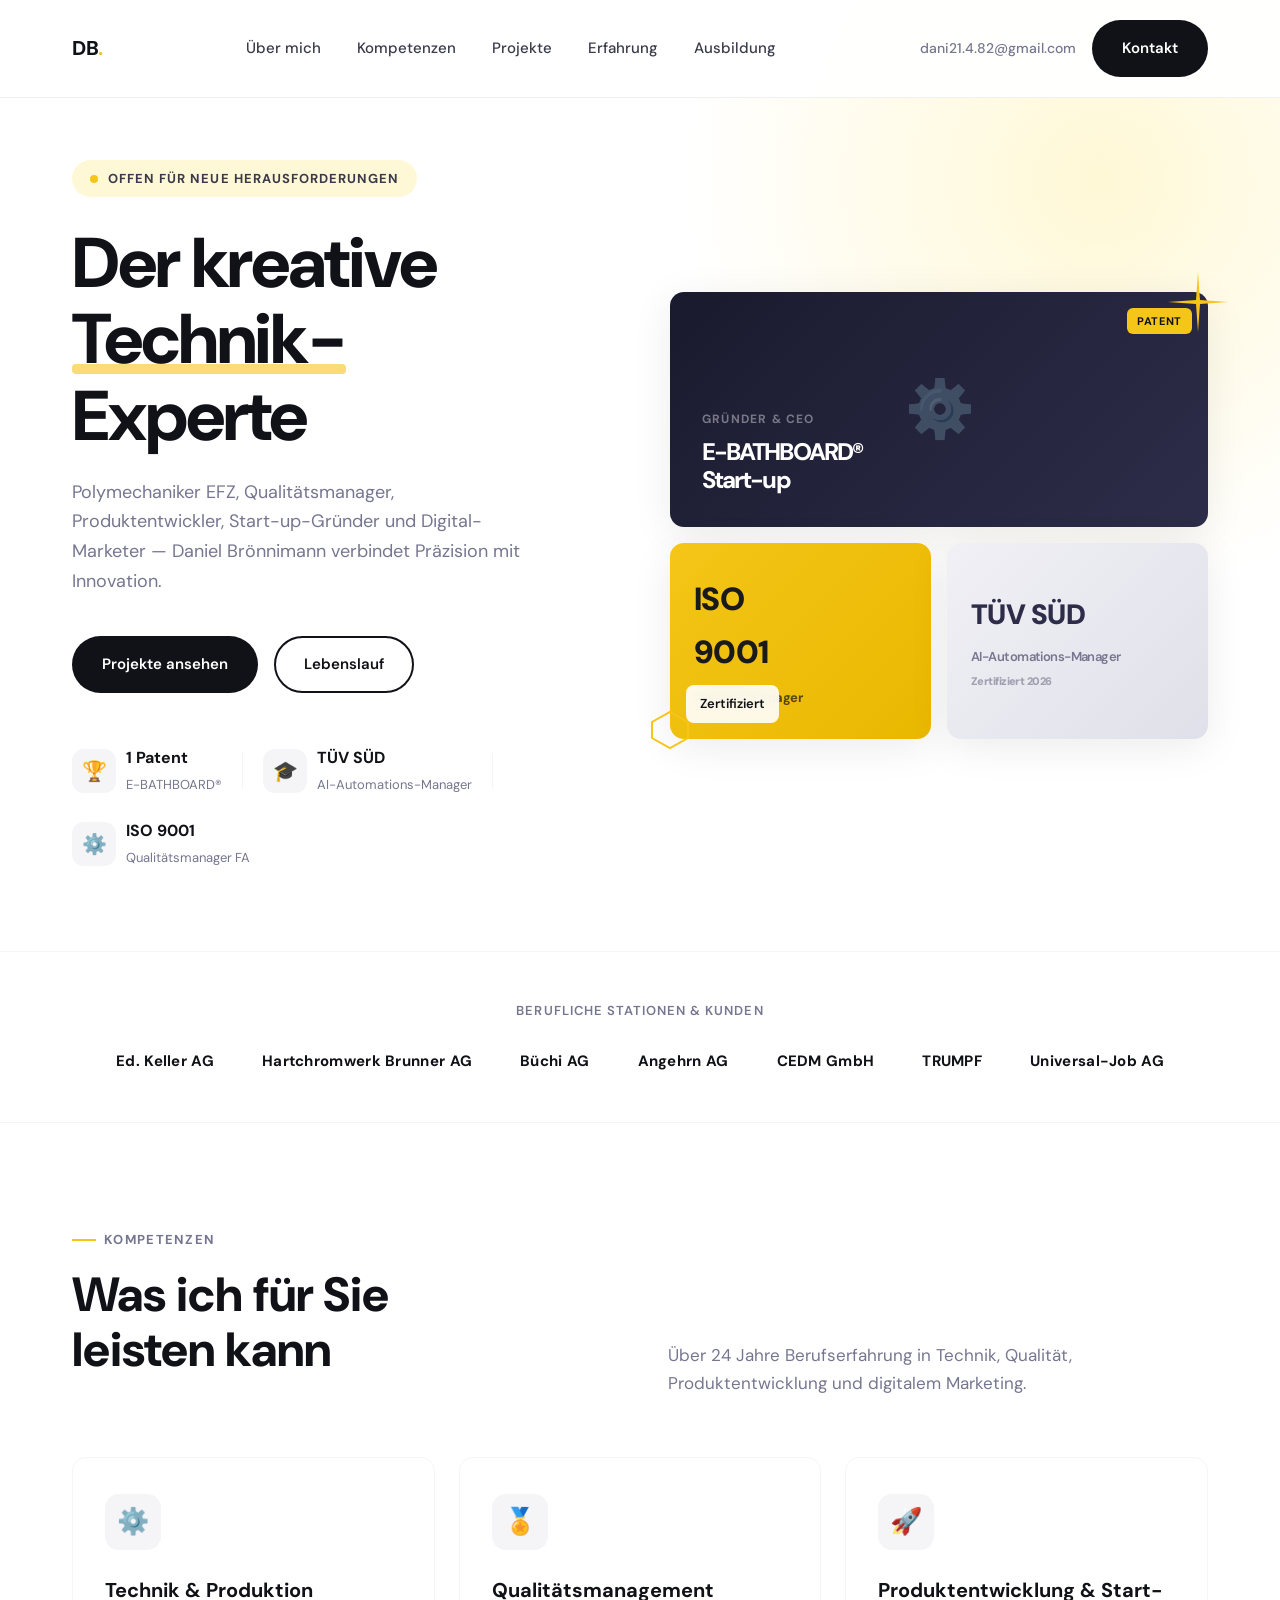
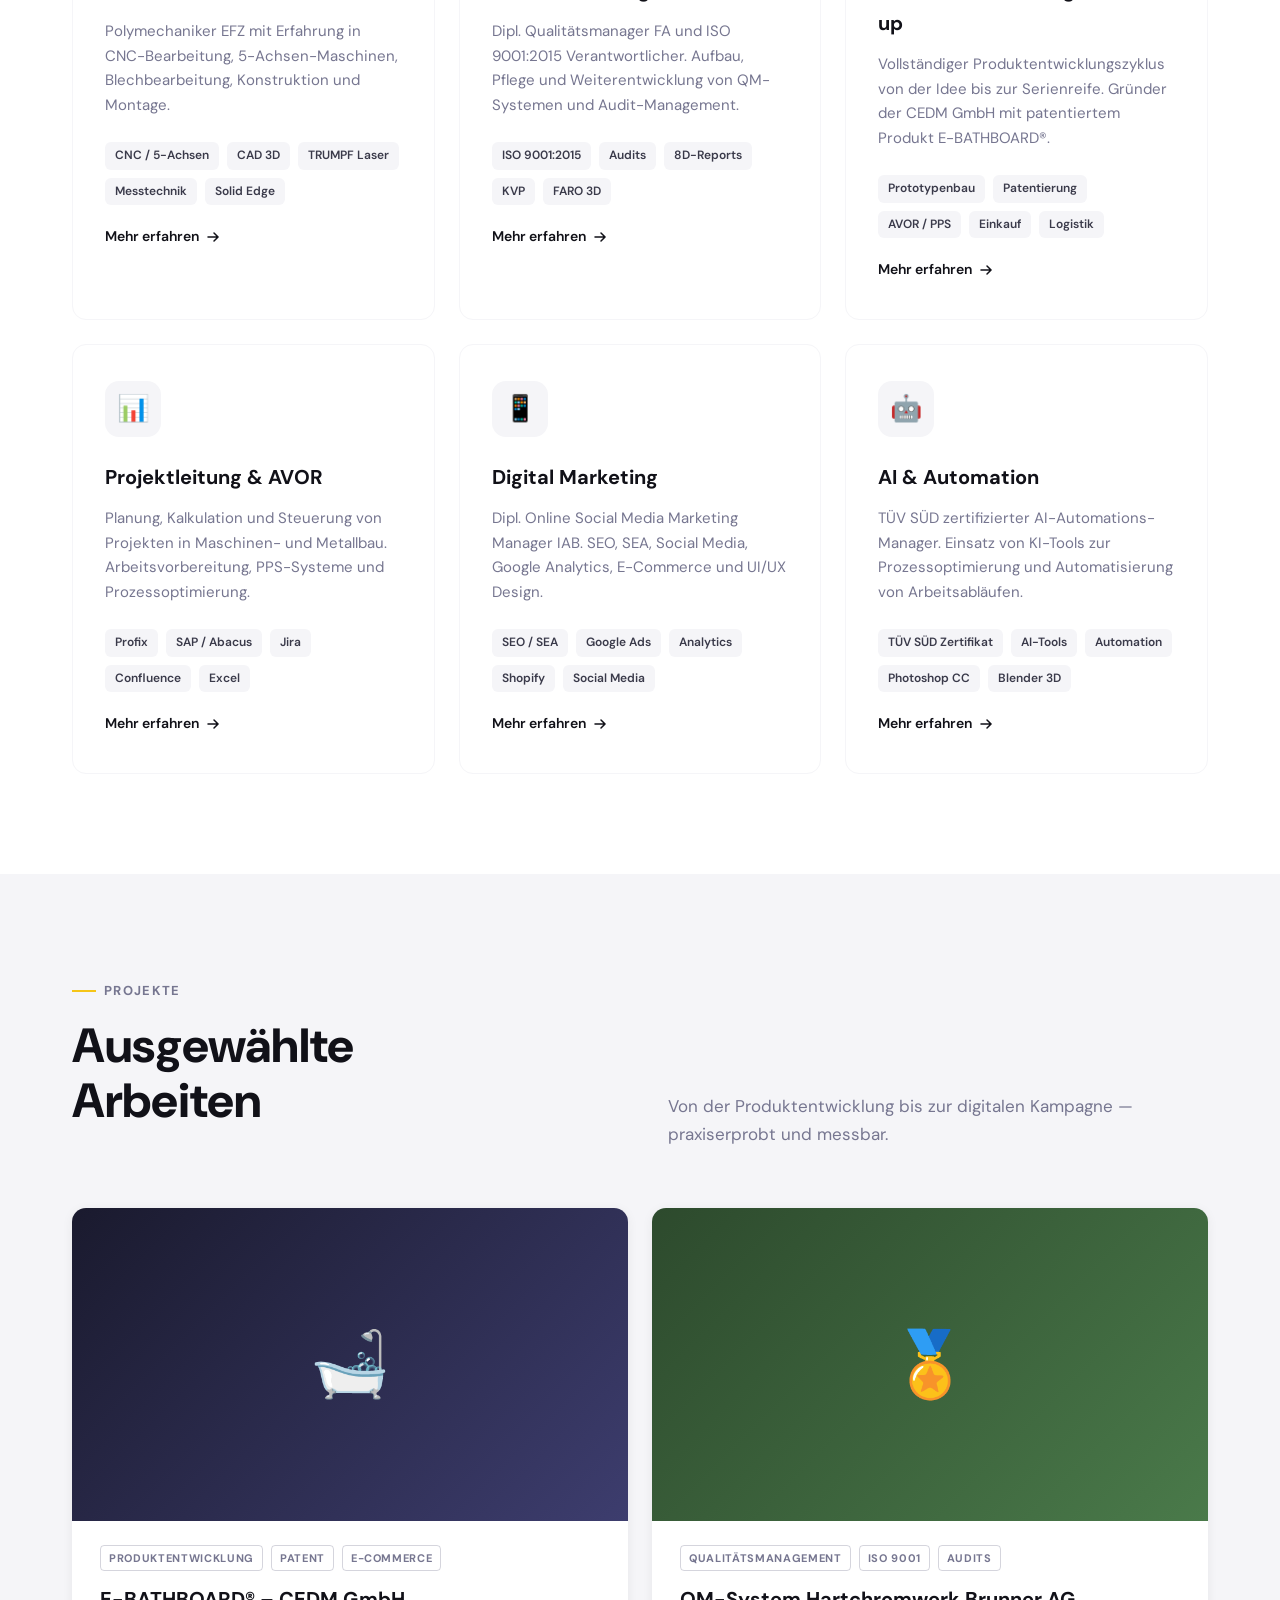
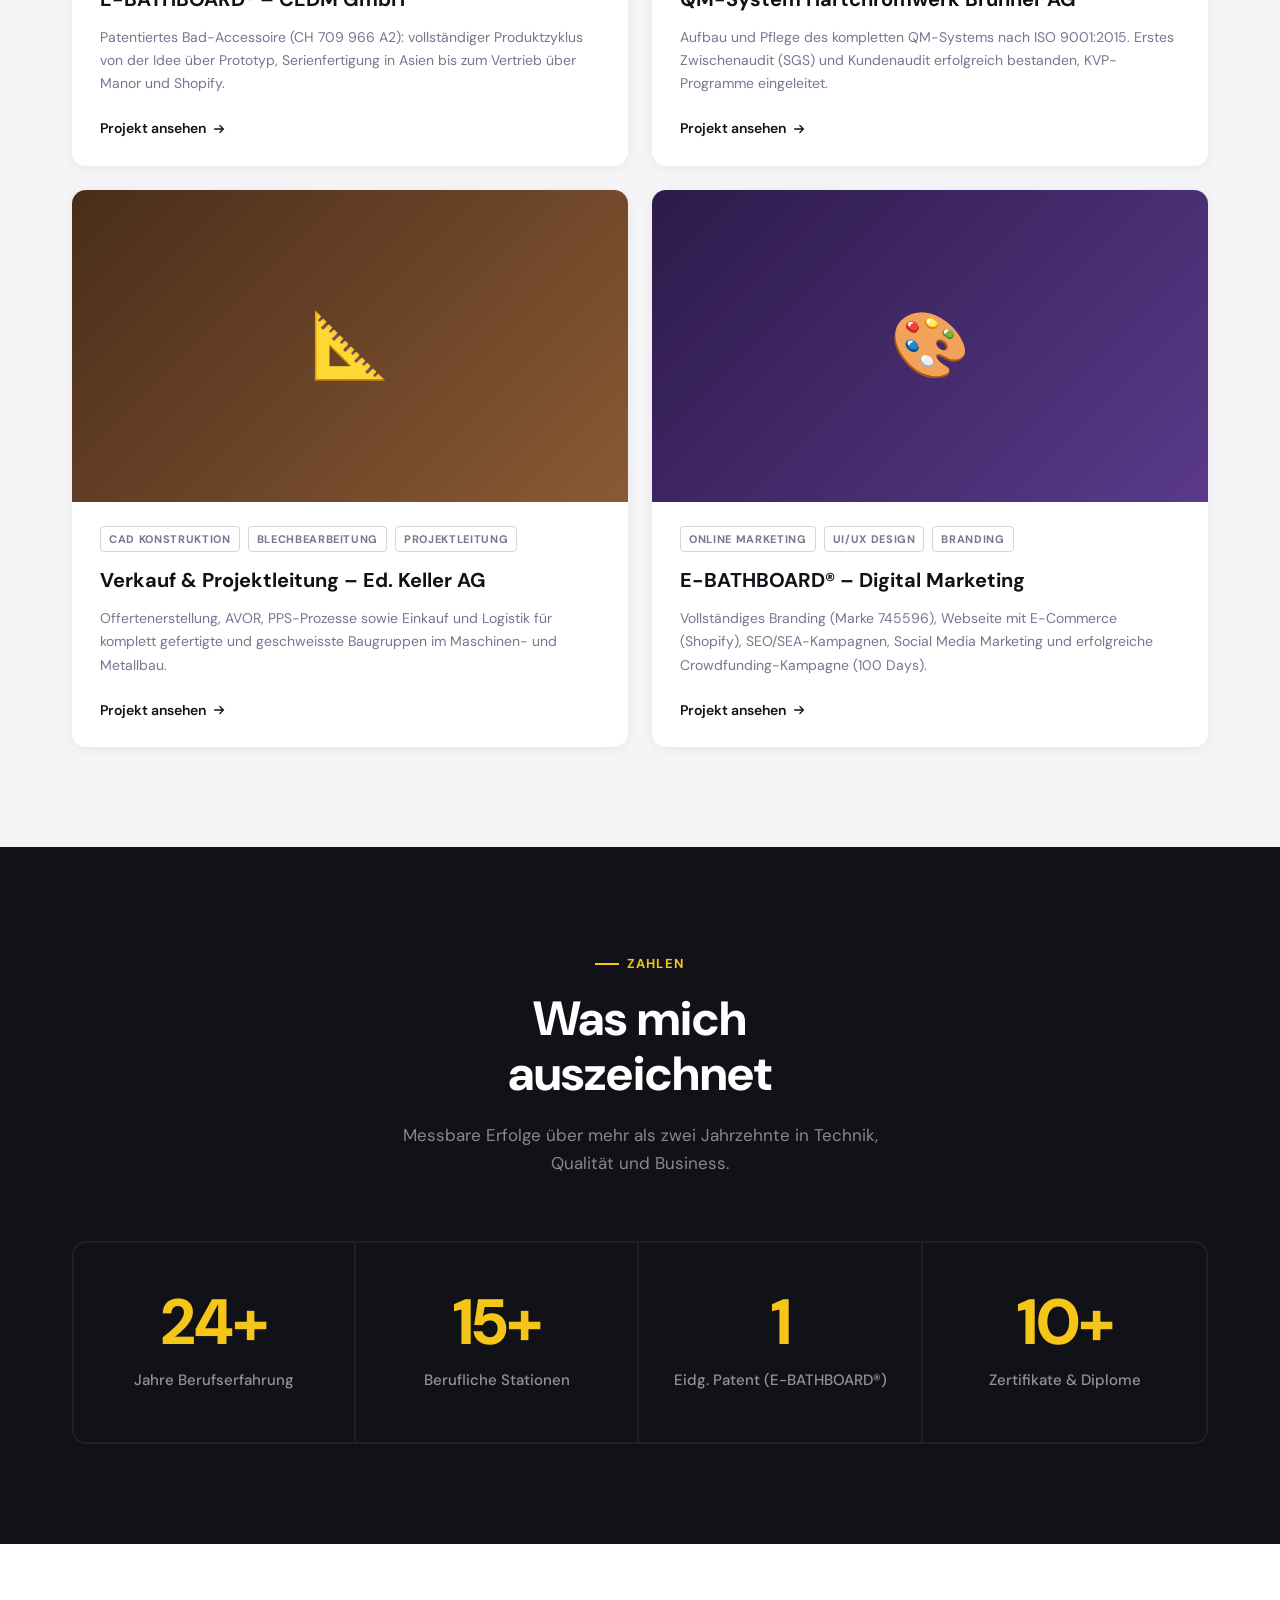
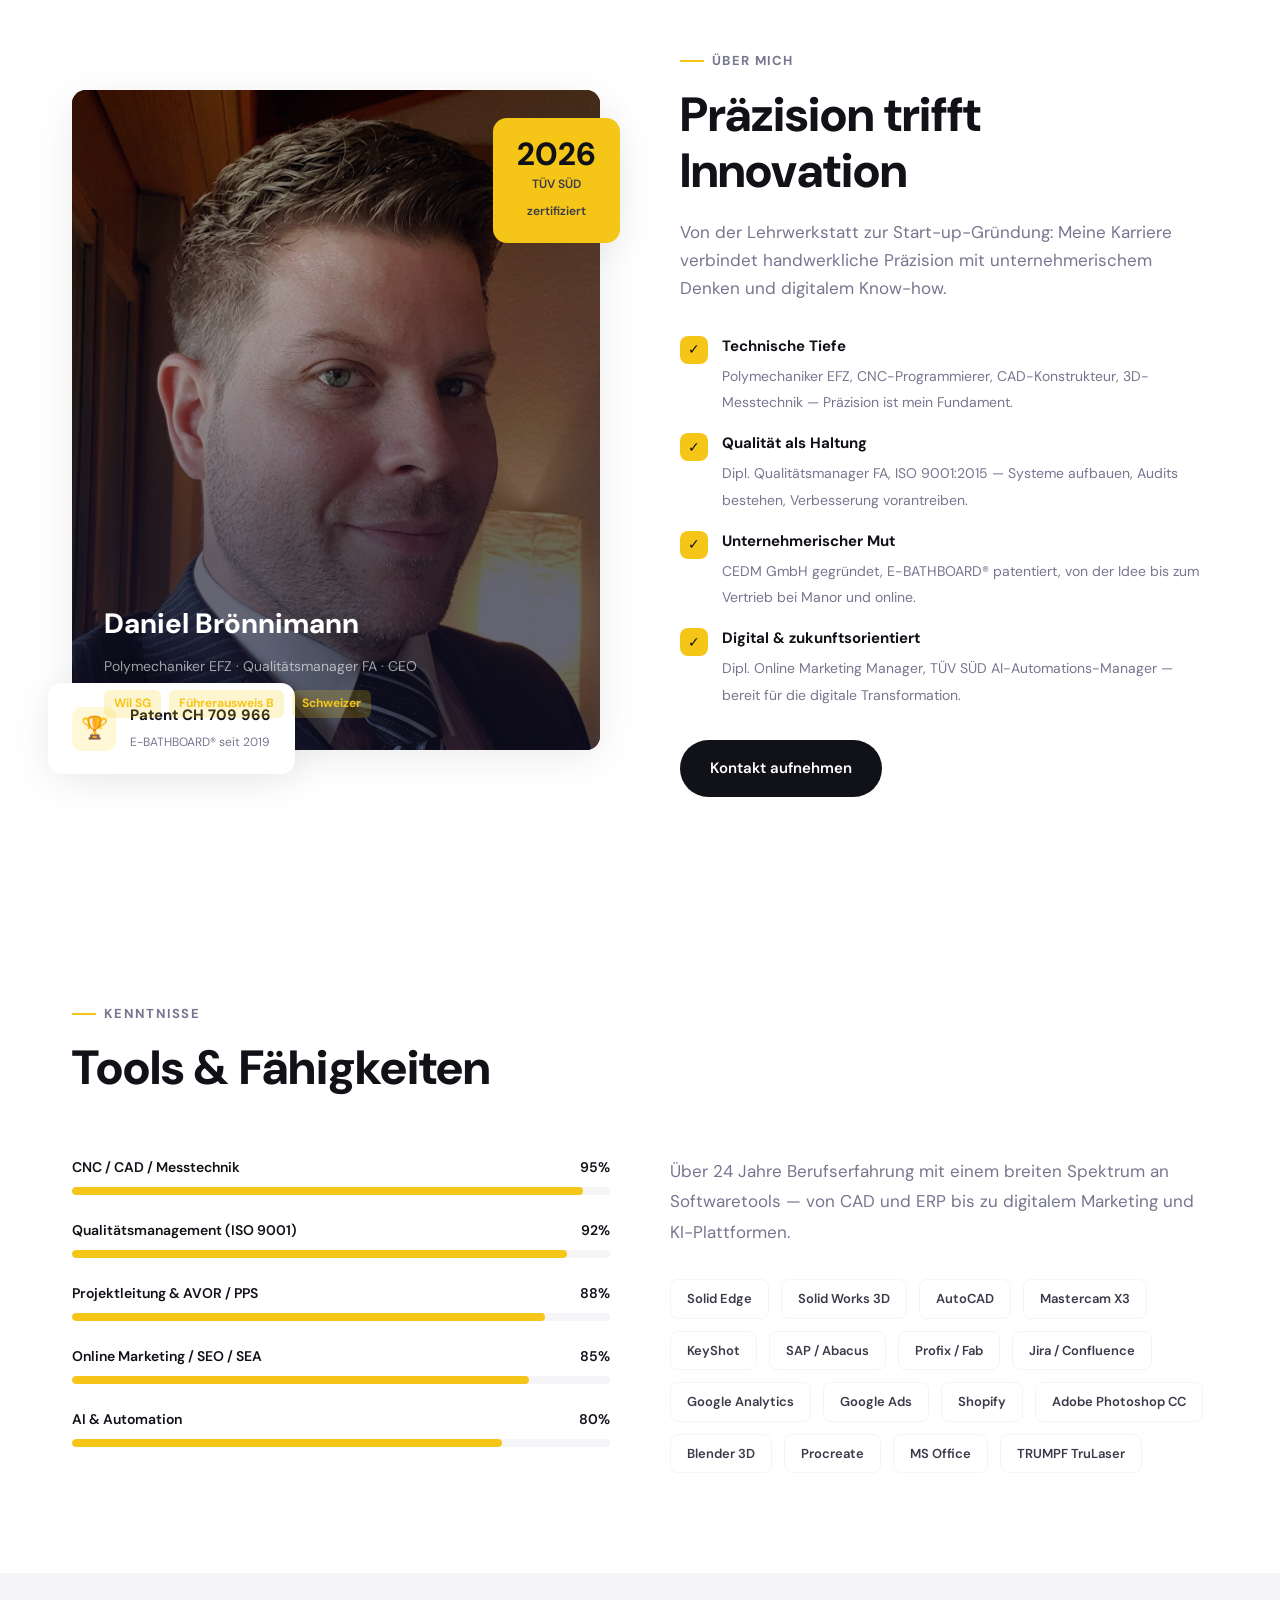
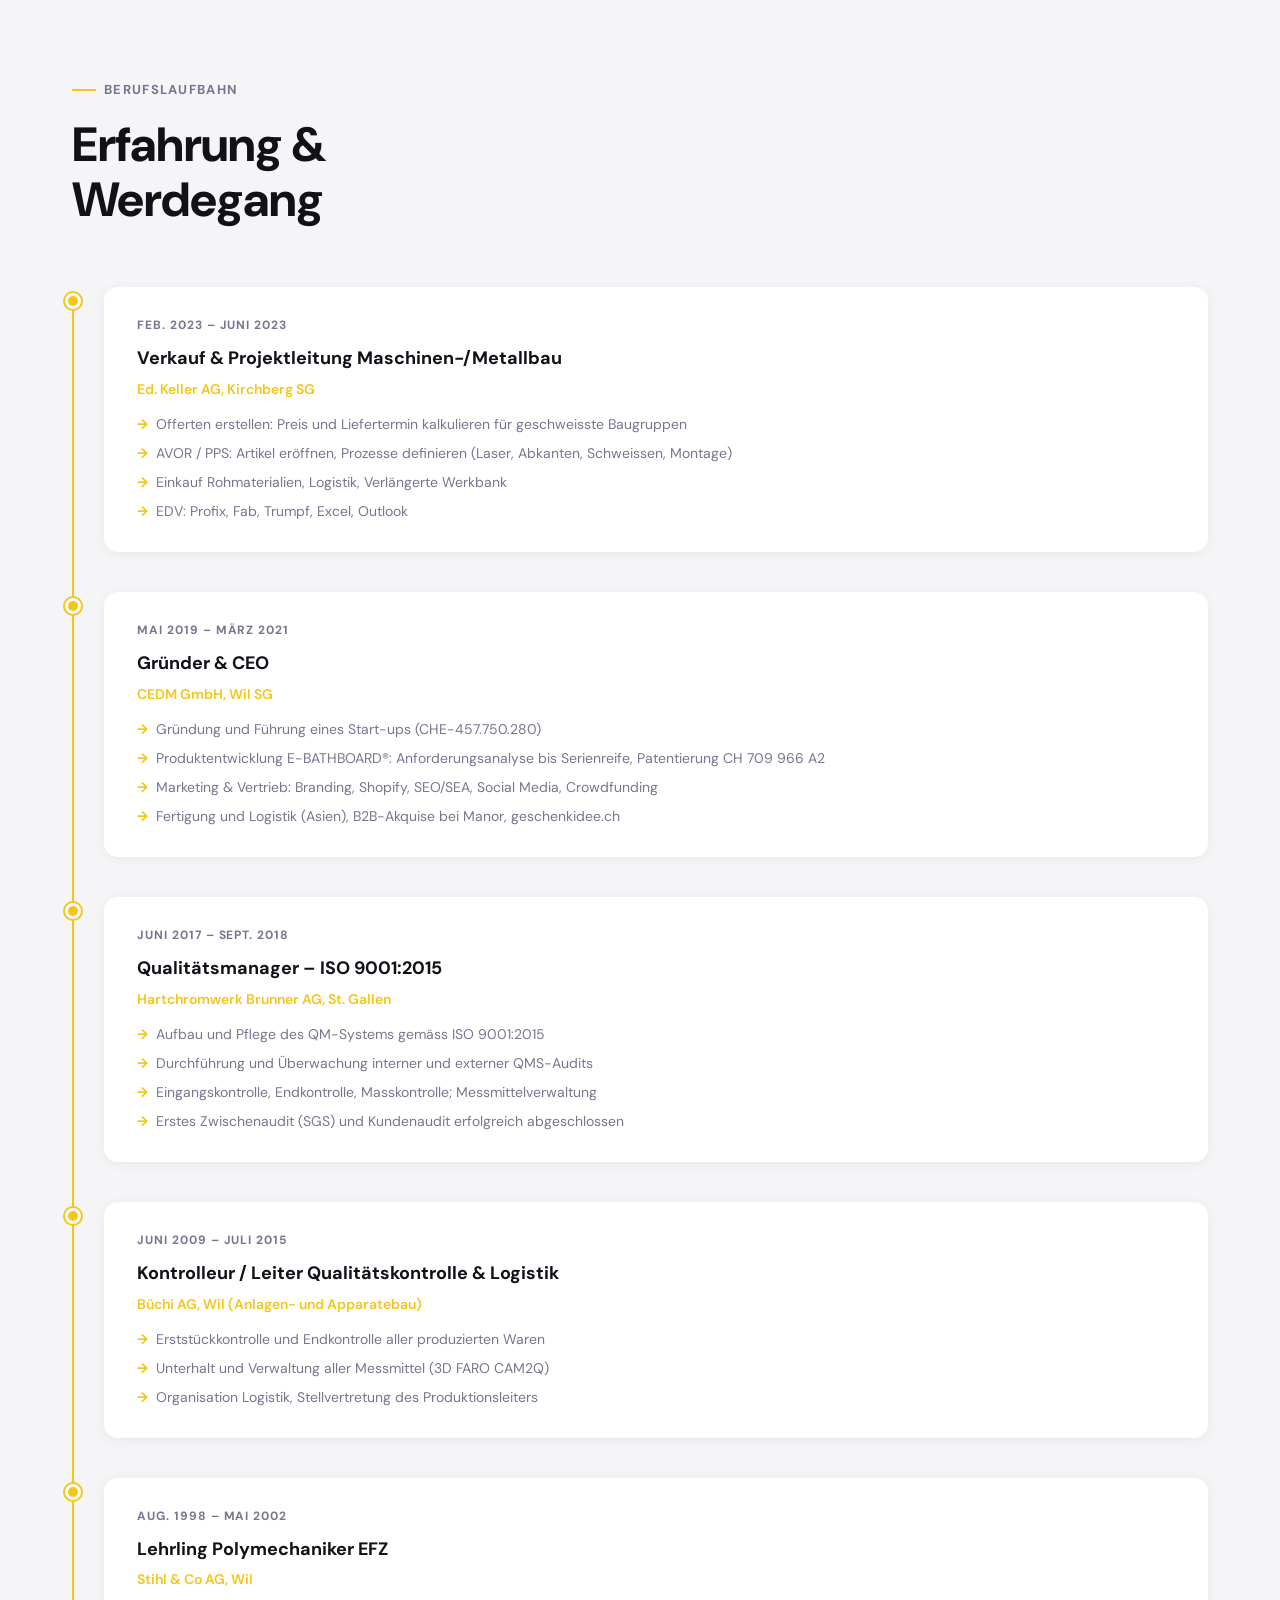
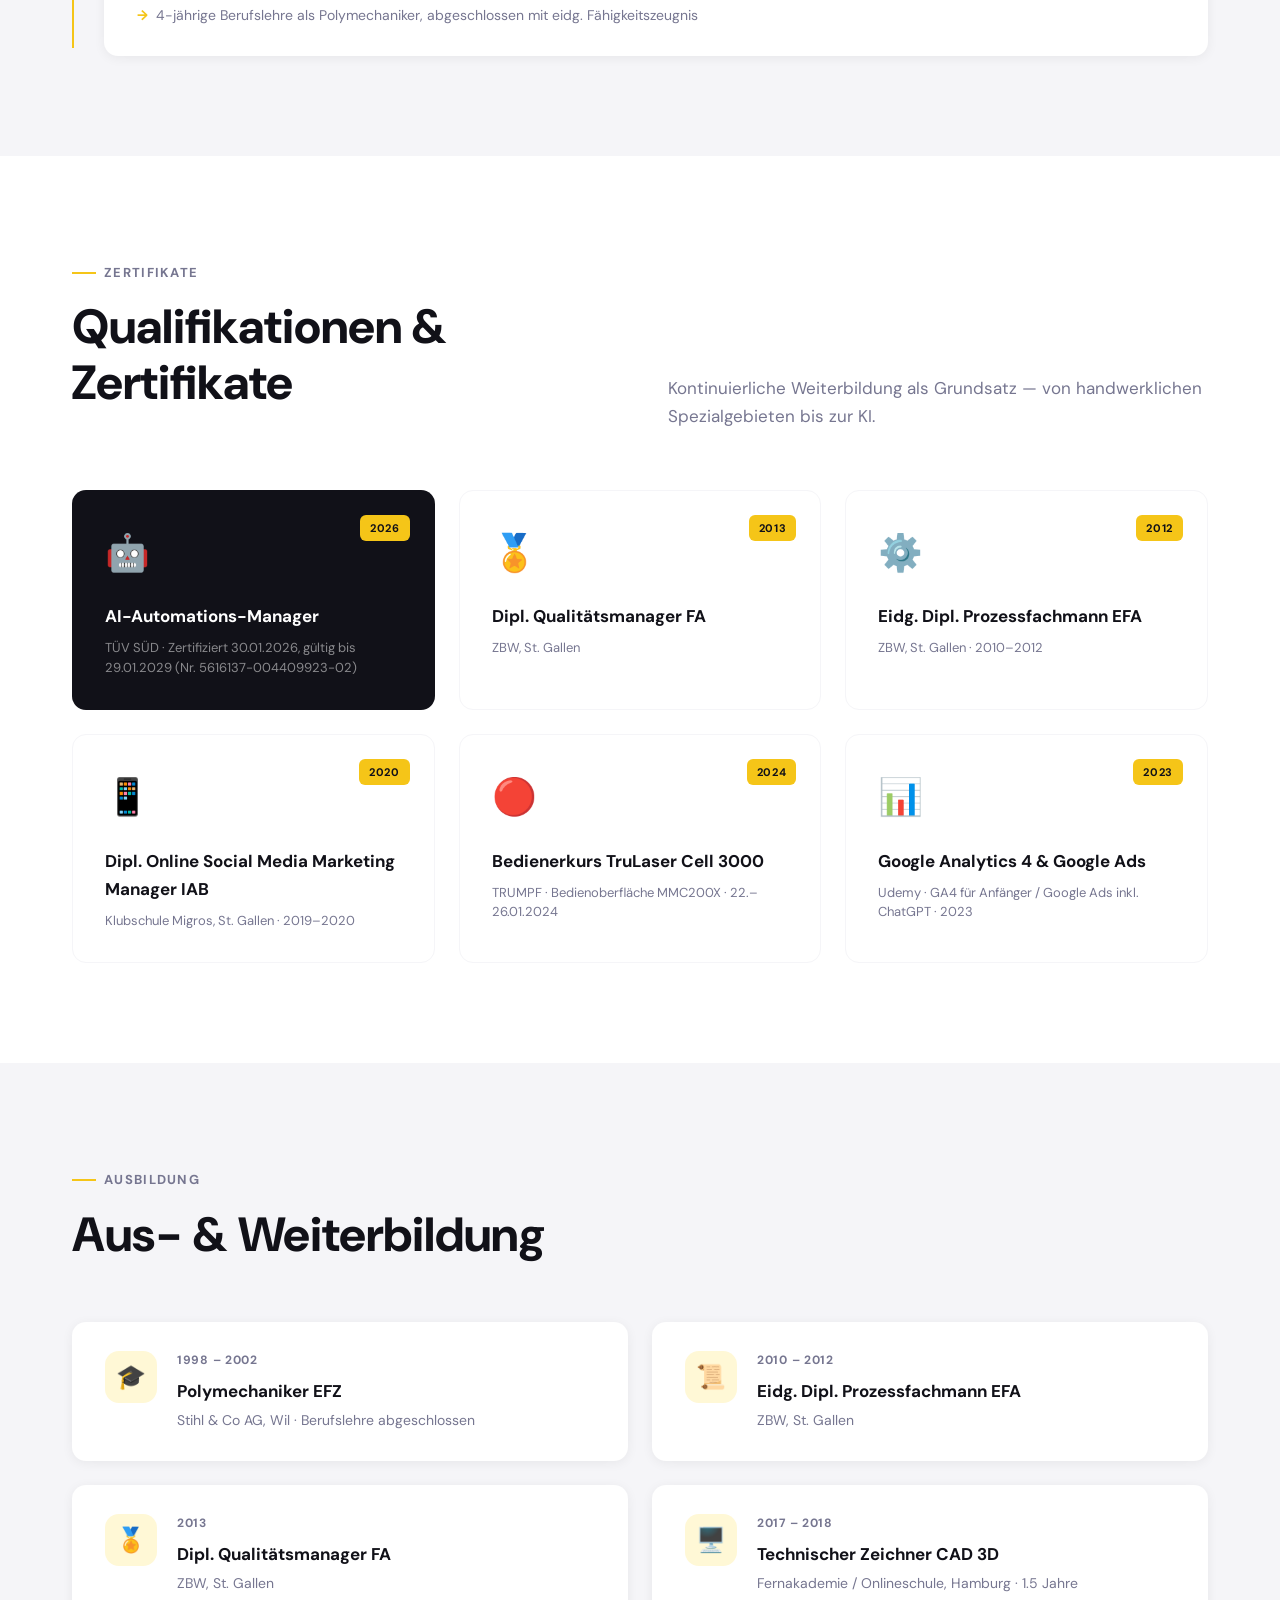
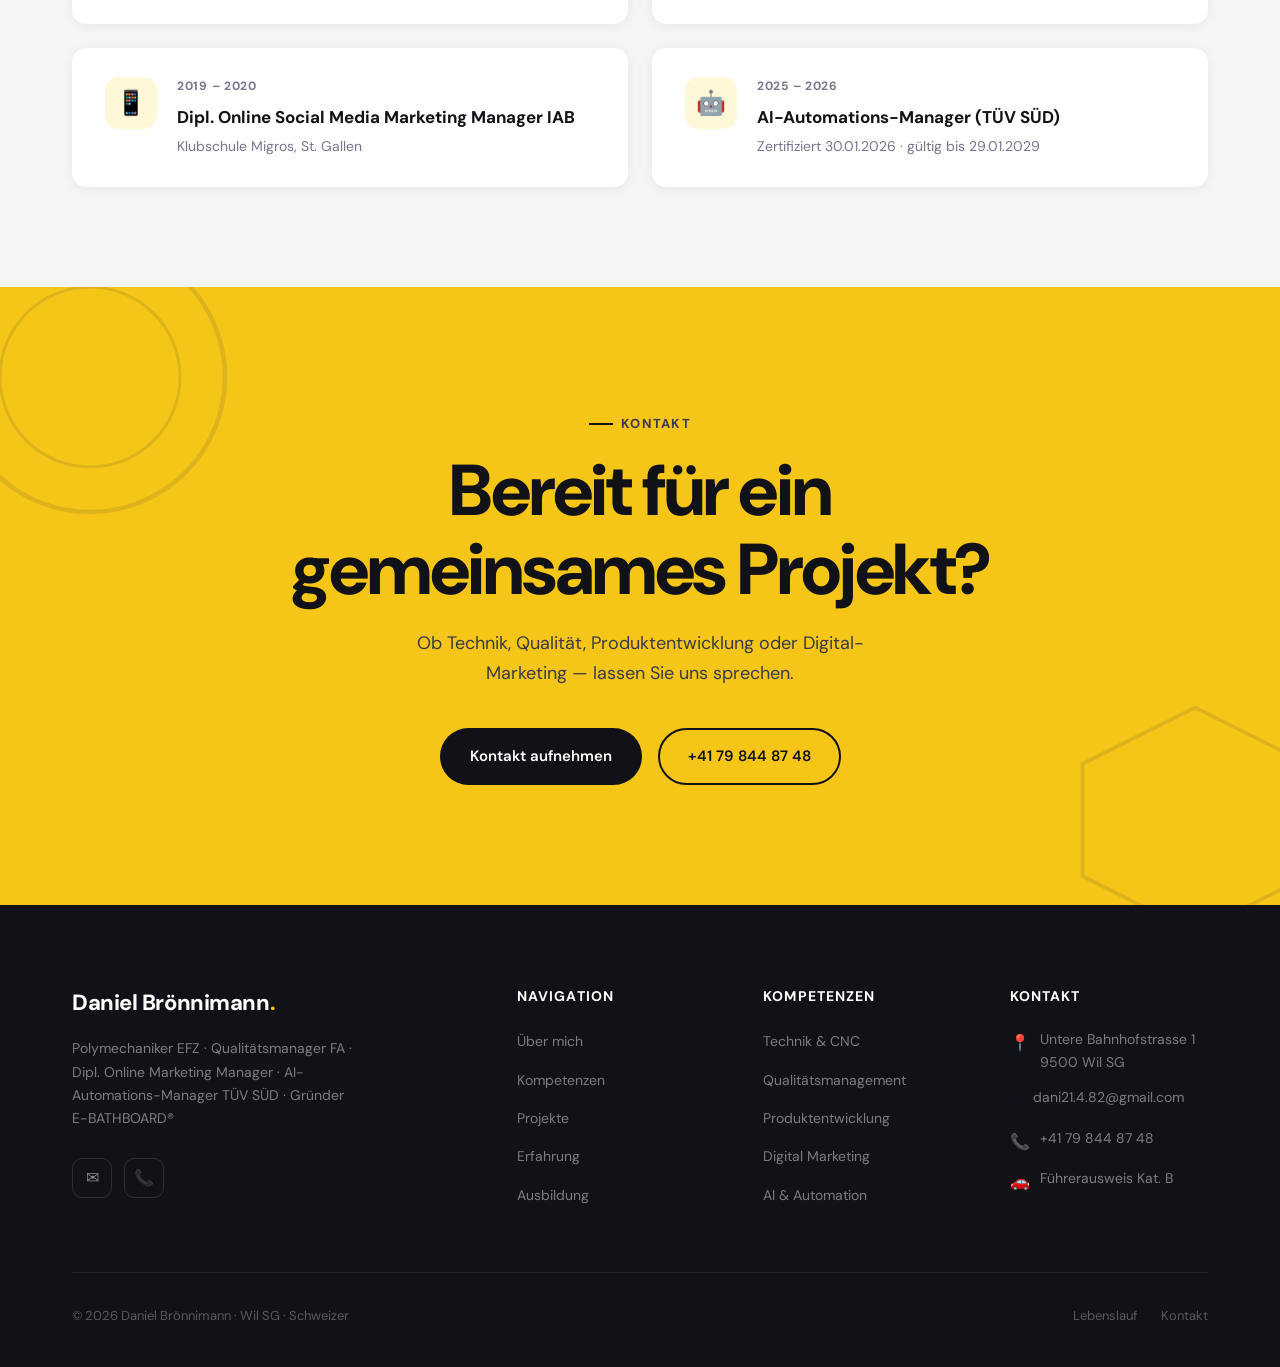
==== index.html @ 9314bad3 "Neues Bild" ====
<!DOCTYPE html>
<html lang="de">
<head>
  <meta charset="UTF-8" />
  <meta name="viewport" content="width=device-width, initial-scale=1.0" />
  <title>Daniel Brönnimann – Technik & Digital Experte</title>
  <link href="https://fonts.googleapis.com/css2?family=DM+Sans:ital,opsz,wght@0,9..40,300;0,9..40,400;0,9..40,500;0,9..40,600;0,9..40,700;0,9..40,800;1,9..40,400&display=swap" rel="stylesheet" />
  <style>
    /* ─── RESET & BASE ─── */
    *, *::before, *::after { box-sizing: border-box; margin: 0; padding: 0; }
    :root {
      --yellow:   #f5c518;
      --yellow-lt:#fff8d6;
      --dark:     #111118;
      --mid:      #3a3a4a;
      --gray:     #767690;
      --light:    #f5f5f8;
      --white:    #ffffff;
      --radius:   14px;
      --shadow:   0 8px 40px rgba(17,17,24,.08);
      --shadow-sm:0 2px 12px rgba(17,17,24,.06);
    }
    html { scroll-behavior: smooth; }
    body {
      font-family: 'DM Sans', sans-serif;
      background: var(--white);
      color: var(--dark);
      font-size: 16px;
      line-height: 1.65;
      overflow-x: hidden;
    }
    a { text-decoration: none; color: inherit; }
    ul { list-style: none; }
    img { display: block; max-width: 100%; }
    .container { max-width: 1200px; margin: 0 auto; padding: 0 32px; }

    /* ─── BUTTONS ─── */
    .btn {
      display: inline-flex; align-items: center; gap: 8px;
      padding: 14px 28px; border-radius: 50px;
      font-size: 15px; font-weight: 600; transition: all .25s ease;
      cursor: pointer; border: 2px solid transparent;
    }
    .btn-primary {
      background: var(--dark); color: var(--white);
    }
    .btn-primary:hover { background: var(--yellow); color: var(--dark); }
    .btn-outline {
      background: transparent; color: var(--dark);
      border-color: var(--dark);
    }
    .btn-outline:hover { background: var(--dark); color: var(--white); }
    .btn-yellow {
      background: var(--yellow); color: var(--dark);
    }
    .btn-yellow:hover { background: var(--dark); color: var(--white); }

    /* ─── SECTION LABELS ─── */
    .section-tag {
      display: inline-flex; align-items: center; gap: 8px;
      font-size: 13px; font-weight: 700; letter-spacing: .1em;
      text-transform: uppercase; color: var(--gray);
      margin-bottom: 16px;
    }
    .section-tag::before {
      content: ''; display: block;
      width: 24px; height: 2px; background: var(--yellow);
    }
    .section-title {
      font-size: clamp(28px, 4vw, 48px);
      font-weight: 800; line-height: 1.15;
      color: var(--dark); margin-bottom: 20px;
    }
    .section-sub {
      font-size: 17px; color: var(--gray); max-width: 540px;
    }

    /* ─── DECORATIVE SHAPES ─── */
    .shape-star { display: inline-block; }
    .shape-star svg { animation: spin 20s linear infinite; }
    @keyframes spin { to { transform: rotate(360deg); } }
    .poly {
      position: absolute; pointer-events: none; z-index: 0;
    }

    /* ═══════════════════════════════════════
       NAVIGATION
    ═══════════════════════════════════════ */
    .nav {
      position: fixed; top: 0; left: 0; right: 0; z-index: 100;
      padding: 20px 0; transition: all .3s ease;
      background: rgba(255,255,255,.92);
      backdrop-filter: blur(12px);
      border-bottom: 1px solid rgba(0,0,0,.06);
    }
    .nav.scrolled { box-shadow: var(--shadow-sm); }
    .nav-inner {
      display: flex; align-items: center;
      justify-content: space-between; gap: 32px;
    }
    .nav-logo {
      font-size: 20px; font-weight: 800; color: var(--dark);
      letter-spacing: -.02em; white-space: nowrap;
    }
    .nav-logo span { color: var(--yellow); }
    .nav-links {
      display: flex; align-items: center; gap: 36px;
    }
    .nav-links a {
      font-size: 15px; font-weight: 500; color: var(--mid);
      transition: color .2s;
    }
    .nav-links a:hover { color: var(--dark); }
    .nav-cta { display: flex; align-items: center; gap: 16px; }
    .nav-email {
      font-size: 14px; color: var(--gray); font-weight: 500;
    }
    .hamburger {
      display: none; flex-direction: column; gap: 5px;
      cursor: pointer; padding: 4px;
    }
    .hamburger span {
      display: block; width: 24px; height: 2px;
      background: var(--dark); border-radius: 2px; transition: all .3s;
    }

    /* ═══════════════════════════════════════
       HERO
    ═══════════════════════════════════════ */
    .hero {
      padding: 160px 0 80px;
      position: relative; overflow: hidden;
    }
    .hero-bg-dot {
      position: absolute; top: 0; right: 0; width: 600px; height: 600px;
      background: radial-gradient(circle at 70% 30%, var(--yellow-lt) 0%, transparent 70%);
      pointer-events: none;
    }
    .hero-grid {
      display: grid; grid-template-columns: 1fr 1fr;
      gap: 60px; align-items: center; position: relative; z-index: 1;
    }
    .hero-eyebrow {
      display: inline-flex; align-items: center; gap: 10px;
      background: var(--yellow-lt); border-radius: 50px;
      padding: 8px 18px; margin-bottom: 28px;
      font-size: 13px; font-weight: 700; letter-spacing: .08em;
      text-transform: uppercase; color: var(--mid);
    }
    .hero-eyebrow .dot {
      width: 8px; height: 8px; border-radius: 50%;
      background: var(--yellow); flex-shrink: 0;
    }
    .hero-title {
      font-size: clamp(38px, 5.5vw, 72px);
      font-weight: 800; line-height: 1.08;
      letter-spacing: -.03em; margin-bottom: 24px;
    }
    .hero-title .highlight {
      position: relative; display: inline-block;
    }
    .hero-title .highlight::after {
      content: '';
      position: absolute; left: 0; bottom: 4px;
      width: 100%; height: 10px;
      background: var(--yellow); z-index: -1;
      border-radius: 4px; opacity: .6;
    }
    .hero-desc {
      font-size: 18px; color: var(--gray);
      margin-bottom: 40px; max-width: 460px;
    }
    .hero-actions { display: flex; align-items: center; gap: 16px; flex-wrap: wrap; }
    .hero-badges {
      display: flex; align-items: center; gap: 20px;
      margin-top: 52px; flex-wrap: wrap;
    }
    .hero-badge {
      display: flex; align-items: center; gap: 10px;
    }
    .hero-badge-icon {
      width: 44px; height: 44px; border-radius: 12px;
      background: var(--light); display: flex;
      align-items: center; justify-content: center; font-size: 20px;
    }
    .hero-badge-text strong {
      display: block; font-size: 16px; font-weight: 700;
    }
    .hero-badge-text span { font-size: 13px; color: var(--gray); }
    .hero-badge-divider {
      width: 1px; height: 36px; background: var(--light);
    }

    /* Hero Visual Side */
    .hero-visual { position: relative; }
    .hero-cards {
      display: grid; grid-template-columns: 1fr 1fr;
      gap: 16px; position: relative;
    }
    .hero-card {
      border-radius: var(--radius); overflow: hidden;
      aspect-ratio: 4/3; position: relative;
      box-shadow: var(--shadow);
    }
    .hero-card:first-child { grid-column: 1 / -1; aspect-ratio: 16/7; }
    .hero-card-bg {
      width: 100%; height: 100%;
      display: flex; align-items: center; justify-content: center;
      font-size: 48px; font-weight: 900; letter-spacing: -.04em;
    }
    .hc1 { background: linear-gradient(135deg, #1a1a2e 0%, #2d2d4a 100%); color: var(--yellow); }
    .hc2 { background: linear-gradient(135deg, var(--yellow) 0%, #e8b800 100%); color: var(--dark); }
    .hc3 { background: linear-gradient(135deg, #f0f0f5 0%, #e0e0ea 100%); color: var(--mid); }
    .hero-card-label {
      position: absolute; bottom: 16px; left: 16px;
      background: rgba(255,255,255,.9); backdrop-filter: blur(8px);
      border-radius: 8px; padding: 8px 14px;
      font-size: 13px; font-weight: 600; color: var(--dark);
    }
    .hero-card-tag {
      position: absolute; top: 16px; right: 16px;
      background: var(--yellow); color: var(--dark);
      border-radius: 6px; padding: 4px 10px;
      font-size: 11px; font-weight: 700; text-transform: uppercase; letter-spacing: .06em;
    }
    .hero-deco-star {
      position: absolute; top: -20px; right: -20px; z-index: 2;
    }
    .hero-deco-poly {
      position: absolute; bottom: -20px; left: -20px; z-index: 2;
    }

    /* ═══════════════════════════════════════
       CLIENTS / LOGOS BAR
    ═══════════════════════════════════════ */
    .clients {
      padding: 48px 0;
      border-top: 1px solid var(--light);
      border-bottom: 1px solid var(--light);
    }
    .clients-label {
      font-size: 13px; font-weight: 600; letter-spacing: .08em;
      text-transform: uppercase; color: var(--gray);
      text-align: center; margin-bottom: 28px;
    }
    .clients-row {
      display: flex; align-items: center;
      justify-content: center; gap: 48px; flex-wrap: wrap;
    }
    .client-name {
      font-size: 15px; font-weight: 700; color: var(--dark);
      letter-spacing: .02em; opacity: 1; transition: opacity .2s;
      white-space: nowrap;
    }
    .client-name:hover { opacity: .7; }

    /* ═══════════════════════════════════════
       SERVICES / SKILLS
    ═══════════════════════════════════════ */
    .services { padding: 100px 0; background: var(--white); }
    .services-head {
      display: flex; justify-content: space-between;
      align-items: flex-end; gap: 32px; margin-bottom: 60px;
      flex-wrap: wrap;
    }
    .services-cards {
      display: grid; grid-template-columns: repeat(3, 1fr);
      gap: 24px;
    }
    .service-card {
      padding: 36px 32px; border-radius: var(--radius);
      border: 1.5px solid var(--light);
      transition: all .3s ease; position: relative; overflow: hidden;
    }
    .service-card:hover {
      border-color: var(--yellow); box-shadow: var(--shadow);
      transform: translateY(-4px);
    }
    .service-card::before {
      content: ''; position: absolute;
      top: 0; left: 0; right: 0; height: 3px;
      background: var(--yellow); transform: scaleX(0);
      transform-origin: left; transition: transform .3s ease;
    }
    .service-card:hover::before { transform: scaleX(1); }
    .service-icon {
      width: 56px; height: 56px; border-radius: 14px;
      background: var(--light); display: flex;
      align-items: center; justify-content: center;
      font-size: 26px; margin-bottom: 24px;
    }
    .service-title {
      font-size: 20px; font-weight: 700; margin-bottom: 12px;
    }
    .service-desc { font-size: 15px; color: var(--gray); margin-bottom: 24px; }
    .service-tools {
      display: flex; flex-wrap: wrap; gap: 8px;
    }
    .service-tool {
      font-size: 12px; font-weight: 600; padding: 4px 10px;
      border-radius: 6px; background: var(--light); color: var(--mid);
    }
    .service-more {
      display: inline-flex; align-items: center; gap: 6px;
      font-size: 14px; font-weight: 600; color: var(--dark);
      margin-top: 20px; transition: gap .2s;
    }
    .service-more:hover { gap: 10px; }
    .service-more svg { transition: transform .2s; }
    .service-more:hover svg { transform: translateX(4px); }

    /* ═══════════════════════════════════════
       WORKS / PORTFOLIO
    ═══════════════════════════════════════ */
    .works { padding: 100px 0; background: var(--light); }
    .works-head {
      display: flex; justify-content: space-between;
      align-items: flex-end; gap: 32px; margin-bottom: 60px; flex-wrap: wrap;
    }
    .works-grid {
      display: grid;
      grid-template-columns: repeat(2, 1fr);
      gap: 24px;
    }
    .work-card {
      border-radius: var(--radius); overflow: hidden;
      background: var(--white); box-shadow: var(--shadow-sm);
      transition: all .3s ease; display: flex; flex-direction: column;
    }
    .work-card:hover { transform: translateY(-6px); box-shadow: var(--shadow); }
    .work-card-img {
      aspect-ratio: 16/9;
      display: flex; align-items: center; justify-content: center;
      font-size: 64px; position: relative; overflow: hidden;
    }
    .wc1 { background: linear-gradient(135deg, #1a1a2e, #3d3d6e); }
    .wc2 { background: linear-gradient(135deg, #2d4a2d, #4a7a4a); }
    .wc3 { background: linear-gradient(135deg, #4a2d1a, #8a5a35); }
    .wc4 { background: linear-gradient(135deg, #2d1a4a, #5a3a8a); }
    .work-card-overlay {
      position: absolute; inset: 0;
      background: rgba(0,0,0,.4); opacity: 0;
      transition: opacity .3s; display: flex;
      align-items: center; justify-content: center;
    }
    .work-card:hover .work-card-overlay { opacity: 1; }
    .work-card-body { padding: 24px 28px; flex: 1; }
    .work-tags { display: flex; gap: 8px; flex-wrap: wrap; margin-bottom: 12px; }
    .work-tag {
      font-size: 11px; font-weight: 700; text-transform: uppercase;
      letter-spacing: .06em; color: var(--gray);
      border: 1px solid rgba(118,118,144,.3);
      border-radius: 4px; padding: 3px 8px;
    }
    .work-title {
      font-size: 20px; font-weight: 700; margin-bottom: 10px;
    }
    .work-desc { font-size: 14px; color: var(--gray); margin-bottom: 20px; }
    .work-link {
      display: inline-flex; align-items: center; gap: 6px;
      font-size: 14px; font-weight: 600; color: var(--dark);
      transition: gap .2s;
    }
    .work-link:hover { gap: 10px; }

    /* ═══════════════════════════════════════
       STATS
    ═══════════════════════════════════════ */
    .stats { padding: 100px 0; background: var(--dark); }
    .stats-head { text-align: center; margin-bottom: 64px; }
    .stats-head .section-tag { color: var(--yellow); }
    .stats-head .section-tag::before { background: var(--yellow); }
    .stats-head .section-title { color: var(--white); }
    .stats-head .section-sub { color: rgba(255,255,255,.5); margin: 0 auto; }
    .stats-grid {
      display: grid; grid-template-columns: repeat(4, 1fr);
      gap: 2px; border: 2px solid rgba(255,255,255,.06);
      border-radius: var(--radius); overflow: hidden;
    }
    .stat-item {
      padding: 48px 32px; text-align: center;
      border-right: 2px solid rgba(255,255,255,.06);
      transition: background .3s;
    }
    .stat-item:last-child { border-right: none; }
    .stat-item:hover { background: rgba(245,197,24,.06); }
    .stat-num {
      font-size: clamp(40px, 5vw, 64px);
      font-weight: 800; color: var(--yellow);
      letter-spacing: -.03em; line-height: 1; display: block;
      margin-bottom: 12px;
    }
    .stat-label {
      font-size: 15px; color: rgba(255,255,255,.55); font-weight: 500;
    }

    /* ═══════════════════════════════════════
       ABOUT / PROCESS
    ═══════════════════════════════════════ */
    .about { padding: 100px 0; background: var(--white); }
    .about-grid {
      display: grid; grid-template-columns: 1fr 1fr;
      gap: 80px; align-items: center;
    }
    .about-visual { position: relative; }
    .about-card-main {
      border-radius: var(--radius); overflow: hidden;
      aspect-ratio: 4/5; background: #1a1a2e;
      display: flex; align-items: flex-end; padding: 32px;
      box-shadow: var(--shadow); position: relative;
    }
    .about-card-main-bg {
      position: absolute; inset: 0;
      overflow: hidden;
    }
    .about-card-main-bg img {
      width: 100%; height: 100%;
      object-fit: cover; object-position: center top;
      display: block;
    }
    .about-card-main-overlay {
      position: absolute; inset: 0;
      background: linear-gradient(to top, rgba(17,17,40,.65) 30%, rgba(17,17,40,.05) 100%);
    }
    .about-card-main-content { position: relative; z-index: 1; }
    .about-card-main-content h3 {
      font-size: 28px; font-weight: 800; color: var(--white);
      margin-bottom: 8px;
    }
    .about-card-main-content p {
      font-size: 14px; color: rgba(255,255,255,.6);
    }
    .about-card-badge {
      position: absolute; top: 28px; right: -20px;
      background: var(--yellow); border-radius: var(--radius);
      padding: 20px 24px; box-shadow: var(--shadow);
      text-align: center;
    }
    .about-card-badge strong {
      display: block; font-size: 32px; font-weight: 800;
      color: var(--dark); line-height: 1;
    }
    .about-card-badge span { font-size: 12px; font-weight: 600; color: var(--mid); }
    .about-card-mini {
      position: absolute; bottom: -24px; left: -24px;
      background: var(--white); border-radius: var(--radius);
      padding: 20px 24px; box-shadow: var(--shadow);
      display: flex; align-items: center; gap: 14px;
    }
    .about-card-mini-icon {
      width: 44px; height: 44px; border-radius: 10px;
      background: var(--yellow-lt); display: flex;
      align-items: center; justify-content: center; font-size: 22px;
    }
    .about-card-mini-text strong {
      display: block; font-size: 15px; font-weight: 700;
    }
    .about-card-mini-text span { font-size: 12px; color: var(--gray); }
    .about-points { margin: 32px 0; display: flex; flex-direction: column; gap: 16px; }
    .about-point {
      display: flex; align-items: flex-start; gap: 14px;
    }
    .about-point-icon {
      width: 28px; height: 28px; border-radius: 8px;
      background: var(--yellow); display: flex; align-items: center;
      justify-content: center; font-size: 14px; flex-shrink: 0; margin-top: 2px;
    }
    .about-point-text strong {
      display: block; font-size: 15px; font-weight: 700; margin-bottom: 4px;
    }
    .about-point-text span { font-size: 14px; color: var(--gray); }

    /* ═══════════════════════════════════════
       EXPERIENCE TIMELINE
    ═══════════════════════════════════════ */
    .experience { padding: 100px 0; background: var(--light); }
    .experience-head { margin-bottom: 60px; }
    .timeline { position: relative; padding-left: 32px; }
    .timeline::before {
      content: ''; position: absolute;
      left: 0; top: 8px; bottom: 8px;
      width: 2px; background: var(--yellow);
    }
    .timeline-item { position: relative; margin-bottom: 40px; }
    .timeline-item:last-child { margin-bottom: 0; }
    .timeline-dot {
      position: absolute; left: -39px; top: 6px;
      width: 16px; height: 16px; border-radius: 50%;
      background: var(--yellow); border: 3px solid var(--white);
      box-shadow: 0 0 0 2px var(--yellow);
    }
    .timeline-card {
      background: var(--white); border-radius: var(--radius);
      padding: 28px 32px; box-shadow: var(--shadow-sm);
      transition: box-shadow .3s; border: 1.5px solid transparent;
    }
    .timeline-card:hover {
      box-shadow: var(--shadow); border-color: var(--yellow);
    }
    .timeline-period {
      font-size: 12px; font-weight: 700; text-transform: uppercase;
      letter-spacing: .08em; color: var(--gray); margin-bottom: 8px;
    }
    .timeline-role {
      font-size: 18px; font-weight: 700; margin-bottom: 4px;
    }
    .timeline-company {
      font-size: 14px; color: var(--yellow);
      font-weight: 600; margin-bottom: 12px;
    }
    .timeline-points {
      display: flex; flex-direction: column; gap: 6px; margin-top: 12px;
    }
    .timeline-points li {
      font-size: 14px; color: var(--gray);
      display: flex; gap: 8px; align-items: flex-start;
    }
    .timeline-points li::before {
      content: '→'; color: var(--yellow); flex-shrink: 0; font-weight: 700;
    }

    /* ═══════════════════════════════════════
       TESTIMONIALS (Zertifikate)
    ═══════════════════════════════════════ */
    .certs { padding: 100px 0; background: var(--white); }
    .certs-head {
      display: flex; justify-content: space-between;
      align-items: flex-end; gap: 32px; margin-bottom: 60px; flex-wrap: wrap;
    }
    .certs-grid {
      display: grid; grid-template-columns: repeat(3, 1fr);
      gap: 24px;
    }
    .cert-card {
      border-radius: var(--radius); padding: 32px;
      border: 1.5px solid var(--light);
      position: relative; overflow: hidden;
      transition: all .3s;
    }
    .cert-card:hover {
      border-color: var(--yellow); box-shadow: var(--shadow);
      transform: translateY(-4px);
    }
    .cert-card.featured {
      background: var(--dark); border-color: transparent;
    }
    .cert-icon {
      font-size: 36px; margin-bottom: 20px; display: block;
    }
    .cert-name {
      font-size: 17px; font-weight: 700; margin-bottom: 8px;
    }
    .cert-card.featured .cert-name { color: var(--white); }
    .cert-detail {
      font-size: 13px; color: var(--gray); line-height: 1.5;
    }
    .cert-card.featured .cert-detail { color: rgba(255,255,255,.5); }
    .cert-year {
      position: absolute; top: 24px; right: 24px;
      font-size: 11px; font-weight: 700; text-transform: uppercase;
      letter-spacing: .06em;
      background: var(--yellow); color: var(--dark);
      padding: 4px 10px; border-radius: 6px;
    }

    /* ═══════════════════════════════════════
       EDUCATION
    ═══════════════════════════════════════ */
    .education { padding: 100px 0; background: var(--light); }
    .education-grid {
      display: grid; grid-template-columns: 1fr 1fr;
      gap: 24px; margin-top: 60px;
    }
    .edu-card {
      background: var(--white); border-radius: var(--radius);
      padding: 28px 32px; border: 1.5px solid transparent;
      box-shadow: var(--shadow-sm); transition: all .3s;
      display: flex; align-items: flex-start; gap: 20px;
    }
    .edu-card:hover { border-color: var(--yellow); box-shadow: var(--shadow); }
    .edu-icon {
      width: 52px; height: 52px; border-radius: 14px;
      background: var(--yellow-lt); display: flex;
      align-items: center; justify-content: center;
      font-size: 24px; flex-shrink: 0;
    }
    .edu-period {
      font-size: 12px; font-weight: 700; text-transform: uppercase;
      letter-spacing: .06em; color: var(--gray); margin-bottom: 6px;
    }
    .edu-title {
      font-size: 17px; font-weight: 700; margin-bottom: 4px;
    }
    .edu-institution { font-size: 14px; color: var(--gray); }

    /* ═══════════════════════════════════════
       CTA SECTION
    ═══════════════════════════════════════ */
    .cta-section {
      padding: 120px 0; background: var(--yellow);
      position: relative; overflow: hidden;
    }
    .cta-section .poly-deco {
      position: absolute; opacity: .1;
    }
    .cta-inner { text-align: center; position: relative; z-index: 1; }
    .cta-inner .section-tag { color: var(--mid); }
    .cta-inner .section-tag::before { background: var(--dark); }
    .cta-title {
      font-size: clamp(36px, 6vw, 72px);
      font-weight: 800; color: var(--dark);
      line-height: 1.1; margin-bottom: 20px;
      letter-spacing: -.03em;
    }
    .cta-sub {
      font-size: 18px; color: var(--mid);
      margin: 0 auto 40px; max-width: 500px;
    }
    .cta-actions { display: flex; justify-content: center; gap: 16px; flex-wrap: wrap; }

    /* ═══════════════════════════════════════
       FOOTER
    ═══════════════════════════════════════ */
    .footer { background: var(--dark); padding: 80px 0 40px; }
    .footer-grid {
      display: grid; grid-template-columns: 2fr 1fr 1fr 1fr;
      gap: 48px; margin-bottom: 64px;
    }
    .footer-brand .nav-logo {
      color: var(--white); font-size: 22px; margin-bottom: 16px;
      display: block;
    }
    .footer-brand .nav-logo span { color: var(--yellow); }
    .footer-brand p {
      font-size: 14px; color: rgba(255,255,255,.45);
      max-width: 280px; margin-bottom: 28px;
    }
    .footer-socials { display: flex; gap: 12px; }
    .footer-social {
      width: 40px; height: 40px; border-radius: 10px;
      border: 1px solid rgba(255,255,255,.12);
      display: flex; align-items: center; justify-content: center;
      font-size: 16px; color: rgba(255,255,255,.5);
      transition: all .2s;
    }
    .footer-social:hover {
      background: var(--yellow); color: var(--dark);
      border-color: var(--yellow);
    }
    .footer-col-title {
      font-size: 14px; font-weight: 700; color: var(--white);
      text-transform: uppercase; letter-spacing: .08em; margin-bottom: 20px;
    }
    .footer-links { display: flex; flex-direction: column; gap: 12px; }
    .footer-links a {
      font-size: 14px; color: rgba(255,255,255,.45);
      transition: color .2s;
    }
    .footer-links a:hover { color: var(--yellow); }
    .footer-contact { display: flex; flex-direction: column; gap: 12px; }
    .footer-contact-item {
      display: flex; align-items: flex-start; gap: 10px;
    }
    .footer-contact-item span:first-child {
      font-size: 16px; flex-shrink: 0; margin-top: 2px;
    }
    .footer-contact-item a, .footer-contact-item p {
      font-size: 14px; color: rgba(255,255,255,.45);
      transition: color .2s;
    }
    .footer-contact-item a:hover { color: var(--yellow); }
    .footer-bottom {
      padding-top: 32px;
      border-top: 1px solid rgba(255,255,255,.08);
      display: flex; justify-content: space-between;
      align-items: center; flex-wrap: wrap; gap: 16px;
    }
    .footer-bottom p {
      font-size: 13px; color: rgba(255,255,255,.3);
    }
    .footer-bottom-links { display: flex; gap: 24px; }
    .footer-bottom-links a {
      font-size: 13px; color: rgba(255,255,255,.3);
      transition: color .2s;
    }
    .footer-bottom-links a:hover { color: var(--yellow); }

    /* Back to top */
    .back-top {
      position: fixed; bottom: 32px; right: 32px; z-index: 99;
      width: 48px; height: 48px; border-radius: 12px;
      background: var(--yellow); color: var(--dark);
      display: flex; align-items: center; justify-content: center;
      font-size: 20px; box-shadow: var(--shadow);
      opacity: 0; pointer-events: none; transition: all .3s;
      cursor: pointer;
    }
    .back-top.visible { opacity: 1; pointer-events: auto; }
    .back-top:hover { background: var(--dark); color: var(--yellow); }

    /* ═══════════════════════════════════════
       SKILLS BAR SECTION
    ═══════════════════════════════════════ */
    .skills { padding: 100px 0; background: var(--white); }
    .skills-grid {
      display: grid; grid-template-columns: 1fr 1fr;
      gap: 60px; align-items: start;
    }
    .skill-bar-item { margin-bottom: 24px; }
    .skill-bar-header {
      display: flex; justify-content: space-between;
      margin-bottom: 8px; font-size: 14px; font-weight: 600;
    }
    .skill-bar-track {
      height: 8px; background: var(--light);
      border-radius: 4px; overflow: hidden;
    }
    .skill-bar-fill {
      height: 100%; background: var(--yellow);
      border-radius: 4px; transform: scaleX(0);
      transform-origin: left; transition: transform 1s ease .3s;
    }
    .skill-bar-fill.animate { transform: scaleX(1); }
    .skills-tags { display: flex; flex-wrap: wrap; gap: 12px; margin-top: 32px; }
    .skills-tag {
      padding: 8px 16px; border-radius: 8px;
      border: 1.5px solid var(--light); font-size: 13px;
      font-weight: 600; color: var(--mid); transition: all .2s;
    }
    .skills-tag:hover {
      background: var(--yellow); border-color: var(--yellow);
      color: var(--dark);
    }

    /* ═══════════════════════════════════════
       RESPONSIVE
    ═══════════════════════════════════════ */
    @media (max-width: 1024px) {
      .services-cards { grid-template-columns: repeat(2, 1fr); }
      .stats-grid { grid-template-columns: repeat(2, 1fr); }
      .stat-item { border-bottom: 2px solid rgba(255,255,255,.06); }
      .footer-grid { grid-template-columns: 1fr 1fr; }
    }
    @media (max-width: 768px) {
      .container { padding: 0 20px; }
      .nav-links, .nav-email { display: none; }
      .hamburger { display: flex; }
      .hero { padding: 120px 0 60px; }
      .hero-grid { grid-template-columns: 1fr; gap: 40px; }
      .hero-visual { order: -1; }
      .hero-cards { grid-template-columns: 1fr; }
      .hero-card:first-child { aspect-ratio: 16/7; }
      .services-cards { grid-template-columns: 1fr; }
      .works-grid { grid-template-columns: 1fr; }
      .stats-grid { grid-template-columns: repeat(2, 1fr); }
      .about-grid { grid-template-columns: 1fr; }
      .about-card-badge { right: 12px; }
      .about-card-mini { left: 12px; bottom: -12px; }
      .experience .timeline { padding-left: 24px; }
      .certs-grid { grid-template-columns: 1fr; }
      .education-grid { grid-template-columns: 1fr; }
      .footer-grid { grid-template-columns: 1fr; }
      .skills-grid { grid-template-columns: 1fr; }
      .services-head, .works-head, .certs-head { flex-direction: column; align-items: flex-start; }
    }
    @media (max-width: 480px) {
      .stats-grid { grid-template-columns: 1fr; }
      .stat-item { border-right: none; }
      .clients-row { gap: 24px; }
      .hero-badges { flex-direction: column; align-items: flex-start; }
      .hero-badge-divider { display: none; }
    }
  </style>
</head>
<body>

  <!-- ─── NAVIGATION ─── -->
  <nav class="nav" id="mainNav">
    <div class="container">
      <div class="nav-inner">
        <a href="#" class="nav-logo">DB<span>.</span></a>
        <ul class="nav-links">
          <li><a href="#about">Über mich</a></li>
          <li><a href="#services">Kompetenzen</a></li>
          <li><a href="#works">Projekte</a></li>
          <li><a href="#experience">Erfahrung</a></li>
          <li><a href="#education">Ausbildung</a></li>
        </ul>
        <div class="nav-cta">
          <span class="nav-email">dani21.4.82@gmail.com</span>
          <a href="mailto:dani21.4.82@gmail.com" class="btn btn-primary">Kontakt</a>
        </div>
        <div class="hamburger" id="hamburger">
          <span></span><span></span><span></span>
        </div>
      </div>
    </div>
  </nav>

  <!-- ─── HERO ─── -->
  <section class="hero">
    <div class="hero-bg-dot"></div>
    <div class="container">
      <div class="hero-grid">

        <div class="hero-content">
          <div class="hero-eyebrow">
            <span class="dot"></span>
            Offen für neue Herausforderungen
          </div>
          <h1 class="hero-title">
            Der kreative<br />
            <span class="highlight">Technik-</span><br />
            Experte
          </h1>
          <p class="hero-desc">
            Polymechaniker EFZ, Qualitätsmanager, Produktentwickler, Start-up-Gründer und Digital-Marketer — Daniel Brönnimann verbindet Präzision mit Innovation.
          </p>
          <div class="hero-actions">
            <a href="#works" class="btn btn-primary">Projekte ansehen</a>
            <a href="lebenslauf.md" class="btn btn-outline">Lebenslauf</a>
          </div>
          <div class="hero-badges">
            <div class="hero-badge">
              <div class="hero-badge-icon">🏆</div>
              <div class="hero-badge-text">
                <strong>1 Patent</strong>
                <span>E-BATHBOARD®</span>
              </div>
            </div>
            <div class="hero-badge-divider"></div>
            <div class="hero-badge">
              <div class="hero-badge-icon">🎓</div>
              <div class="hero-badge-text">
                <strong>TÜV SÜD</strong>
                <span>AI-Automations-Manager</span>
              </div>
            </div>
            <div class="hero-badge-divider"></div>
            <div class="hero-badge">
              <div class="hero-badge-icon">⚙️</div>
              <div class="hero-badge-text">
                <strong>ISO 9001</strong>
                <span>Qualitätsmanager FA</span>
              </div>
            </div>
          </div>
        </div>

        <div class="hero-visual">
          <div style="position:relative;">
            <!-- Deco star -->
            <div class="hero-deco-star">
              <svg width="60" height="60" viewBox="0 0 60 60" fill="none">
                <path d="M30 0 L32 28 L60 30 L32 32 L30 60 L28 32 L0 30 L28 28 Z" fill="#f5c518"/>
              </svg>
            </div>
            <!-- Deco poly -->
            <div class="hero-deco-poly">
              <svg width="40" height="40" viewBox="0 0 40 40" fill="none">
                <polygon points="20,2 38,12 38,28 20,38 2,28 2,12" stroke="#f5c518" stroke-width="2" fill="none"/>
              </svg>
            </div>
            <div class="hero-cards">
              <div class="hero-card">
                <div class="hero-card-bg hc1">
                  <span style="font-size:56px; opacity:.3;">⚙️</span>
                  <div style="position:absolute; bottom:32px; left:32px;">
                    <div style="color:rgba(255,255,255,.4); font-size:12px; font-weight:700; text-transform:uppercase; letter-spacing:.1em; margin-bottom:8px;">Gründer & CEO</div>
                    <div style="color:#fff; font-size:24px; font-weight:800; line-height:1.2;">E-BATHBOARD®<br />Start-up</div>
                  </div>
                </div>
                <div class="hero-card-tag">Patent</div>
              </div>
              <div class="hero-card">
                <div class="hero-card-bg hc2" style="flex-direction:column; align-items:flex-start; padding:24px; font-size:14px; color:rgba(20,20,20,.7);">
                  <div style="font-size:32px; font-weight:900; color:#1a1a1a; margin-bottom:8px;">ISO<br />9001</div>
                  <div style="font-weight:700; font-size:13px;">Qualitätsmanager</div>
                </div>
                <div class="hero-card-label">Zertifiziert</div>
              </div>
              <div class="hero-card">
                <div class="hero-card-bg hc3" style="flex-direction:column; align-items:flex-start; padding:24px; font-size:14px;">
                  <div style="font-size:28px; font-weight:900; color:#2d2d4a; margin-bottom:8px;">TÜV SÜD</div>
                  <div style="font-size:13px; color:#767690; font-weight:600;">AI-Automations-Manager</div>
                  <div style="font-size:11px; color:#a0a0b0; margin-top:4px;">Zertifiziert 2026</div>
                </div>
              </div>
            </div>
          </div>
        </div>

      </div>
    </div>
  </section>

  <!-- ─── CLIENTS BAR ─── -->
  <section class="clients">
    <div class="container">
      <p class="clients-label">Berufliche Stationen &amp; Kunden</p>
      <div class="clients-row">
        <span class="client-name">Ed. Keller AG</span>
        <span class="client-name">Hartchromwerk Brunner AG</span>
        <span class="client-name">Büchi AG</span>
        <span class="client-name">Angehrn AG</span>
        <span class="client-name">CEDM GmbH</span>
        <span class="client-name">TRUMPF</span>
        <span class="client-name">Universal-Job AG</span>
      </div>
    </div>
  </section>

  <!-- ─── SERVICES / KOMPETENZEN ─── -->
  <section class="services" id="services">
    <div class="container">
      <div class="services-head">
        <div>
          <div class="section-tag">Kompetenzen</div>
          <h2 class="section-title">Was ich für Sie<br />leisten kann</h2>
        </div>
        <p class="section-sub">Über 24 Jahre Berufserfahrung in Technik, Qualität, Produktentwicklung und digitalem Marketing.</p>
      </div>
      <div class="services-cards">
        <div class="service-card">
          <div class="service-icon">⚙️</div>
          <h3 class="service-title">Technik &amp; Produktion</h3>
          <p class="service-desc">Polymechaniker EFZ mit Erfahrung in CNC-Bearbeitung, 5-Achsen-Maschinen, Blechbearbeitung, Konstruktion und Montage.</p>
          <div class="service-tools">
            <span class="service-tool">CNC / 5-Achsen</span>
            <span class="service-tool">CAD 3D</span>
            <span class="service-tool">TRUMPF Laser</span>
            <span class="service-tool">Messtechnik</span>
            <span class="service-tool">Solid Edge</span>
          </div>
          <a href="#works" class="service-more">
            Mehr erfahren
            <svg width="16" height="16" viewBox="0 0 16 16" fill="none"><path d="M3 8h10M9 4l4 4-4 4" stroke="currentColor" stroke-width="1.5" stroke-linecap="round"/></svg>
          </a>
        </div>
        <div class="service-card">
          <div class="service-icon">🏅</div>
          <h3 class="service-title">Qualitätsmanagement</h3>
          <p class="service-desc">Dipl. Qualitätsmanager FA und ISO 9001:2015 Verantwortlicher. Aufbau, Pflege und Weiterentwicklung von QM-Systemen und Audit-Management.</p>
          <div class="service-tools">
            <span class="service-tool">ISO 9001:2015</span>
            <span class="service-tool">Audits</span>
            <span class="service-tool">8D-Reports</span>
            <span class="service-tool">KVP</span>
            <span class="service-tool">FARO 3D</span>
          </div>
          <a href="#experience" class="service-more">
            Mehr erfahren
            <svg width="16" height="16" viewBox="0 0 16 16" fill="none"><path d="M3 8h10M9 4l4 4-4 4" stroke="currentColor" stroke-width="1.5" stroke-linecap="round"/></svg>
          </a>
        </div>
        <div class="service-card">
          <div class="service-icon">🚀</div>
          <h3 class="service-title">Produktentwicklung &amp; Start-up</h3>
          <p class="service-desc">Vollständiger Produktentwicklungszyklus von der Idee bis zur Serienreife. Gründer der CEDM GmbH mit patentiertem Produkt E-BATHBOARD®.</p>
          <div class="service-tools">
            <span class="service-tool">Prototypenbau</span>
            <span class="service-tool">Patentierung</span>
            <span class="service-tool">AVOR / PPS</span>
            <span class="service-tool">Einkauf</span>
            <span class="service-tool">Logistik</span>
          </div>
          <a href="#works" class="service-more">
            Mehr erfahren
            <svg width="16" height="16" viewBox="0 0 16 16" fill="none"><path d="M3 8h10M9 4l4 4-4 4" stroke="currentColor" stroke-width="1.5" stroke-linecap="round"/></svg>
          </a>
        </div>
        <div class="service-card">
          <div class="service-icon">📊</div>
          <h3 class="service-title">Projektleitung &amp; AVOR</h3>
          <p class="service-desc">Planung, Kalkulation und Steuerung von Projekten in Maschinen- und Metallbau. Arbeitsvorbereitung, PPS-Systeme und Prozessoptimierung.</p>
          <div class="service-tools">
            <span class="service-tool">Profix</span>
            <span class="service-tool">SAP / Abacus</span>
            <span class="service-tool">Jira</span>
            <span class="service-tool">Confluence</span>
            <span class="service-tool">Excel</span>
          </div>
          <a href="#experience" class="service-more">
            Mehr erfahren
            <svg width="16" height="16" viewBox="0 0 16 16" fill="none"><path d="M3 8h10M9 4l4 4-4 4" stroke="currentColor" stroke-width="1.5" stroke-linecap="round"/></svg>
          </a>
        </div>
        <div class="service-card">
          <div class="service-icon">📱</div>
          <h3 class="service-title">Digital Marketing</h3>
          <p class="service-desc">Dipl. Online Social Media Marketing Manager IAB. SEO, SEA, Social Media, Google Analytics, E-Commerce und UI/UX Design.</p>
          <div class="service-tools">
            <span class="service-tool">SEO / SEA</span>
            <span class="service-tool">Google Ads</span>
            <span class="service-tool">Analytics</span>
            <span class="service-tool">Shopify</span>
            <span class="service-tool">Social Media</span>
          </div>
          <a href="#works" class="service-more">
            Mehr erfahren
            <svg width="16" height="16" viewBox="0 0 16 16" fill="none"><path d="M3 8h10M9 4l4 4-4 4" stroke="currentColor" stroke-width="1.5" stroke-linecap="round"/></svg>
          </a>
        </div>
        <div class="service-card">
          <div class="service-icon">🤖</div>
          <h3 class="service-title">AI &amp; Automation</h3>
          <p class="service-desc">TÜV SÜD zertifizierter AI-Automations-Manager. Einsatz von KI-Tools zur Prozessoptimierung und Automatisierung von Arbeitsabläufen.</p>
          <div class="service-tools">
            <span class="service-tool">TÜV SÜD Zertifikat</span>
            <span class="service-tool">AI-Tools</span>
            <span class="service-tool">Automation</span>
            <span class="service-tool">Photoshop CC</span>
            <span class="service-tool">Blender 3D</span>
          </div>
          <a href="#certs" class="service-more">
            Mehr erfahren
            <svg width="16" height="16" viewBox="0 0 16 16" fill="none"><path d="M3 8h10M9 4l4 4-4 4" stroke="currentColor" stroke-width="1.5" stroke-linecap="round"/></svg>
          </a>
        </div>
      </div>
    </div>
  </section>

  <!-- ─── WORKS / PROJEKTE ─── -->
  <section class="works" id="works">
    <div class="container">
      <div class="works-head">
        <div>
          <div class="section-tag">Projekte</div>
          <h2 class="section-title">Ausgewählte<br />Arbeiten</h2>
        </div>
        <p class="section-sub">Von der Produktentwicklung bis zur digitalen Kampagne — praxiserprobt und messbar.</p>
      </div>
      <div class="works-grid">
        <div class="work-card">
          <div class="work-card-img wc1" style="position:relative;">
            <span>🛁</span>
            <div class="work-card-overlay">
              <a href="#" class="btn btn-yellow" style="font-size:13px; padding:10px 20px;">Details ansehen →</a>
            </div>
          </div>
          <div class="work-card-body">
            <div class="work-tags">
              <span class="work-tag">Produktentwicklung</span>
              <span class="work-tag">Patent</span>
              <span class="work-tag">E-Commerce</span>
            </div>
            <h3 class="work-title">E-BATHBOARD® – CEDM GmbH</h3>
            <p class="work-desc">Patentiertes Bad-Accessoire (CH 709 966 A2): vollständiger Produktzyklus von der Idee über Prototyp, Serienfertigung in Asien bis zum Vertrieb über Manor und Shopify.</p>
            <a href="#" class="work-link">
              Projekt ansehen
              <svg width="14" height="14" viewBox="0 0 16 16" fill="none"><path d="M3 8h10M9 4l4 4-4 4" stroke="currentColor" stroke-width="1.5" stroke-linecap="round"/></svg>
            </a>
          </div>
        </div>

        <div class="work-card">
          <div class="work-card-img wc2" style="position:relative;">
            <span>🏅</span>
            <div class="work-card-overlay">
              <a href="#" class="btn btn-yellow" style="font-size:13px; padding:10px 20px;">Details ansehen →</a>
            </div>
          </div>
          <div class="work-card-body">
            <div class="work-tags">
              <span class="work-tag">Qualitätsmanagement</span>
              <span class="work-tag">ISO 9001</span>
              <span class="work-tag">Audits</span>
            </div>
            <h3 class="work-title">QM-System Hartchromwerk Brunner AG</h3>
            <p class="work-desc">Aufbau und Pflege des kompletten QM-Systems nach ISO 9001:2015. Erstes Zwischenaudit (SGS) und Kundenaudit erfolgreich bestanden, KVP-Programme eingeleitet.</p>
            <a href="#" class="work-link">
              Projekt ansehen
              <svg width="14" height="14" viewBox="0 0 16 16" fill="none"><path d="M3 8h10M9 4l4 4-4 4" stroke="currentColor" stroke-width="1.5" stroke-linecap="round"/></svg>
            </a>
          </div>
        </div>

        <div class="work-card">
          <div class="work-card-img wc3" style="position:relative;">
            <span>📐</span>
            <div class="work-card-overlay">
              <a href="#" class="btn btn-yellow" style="font-size:13px; padding:10px 20px;">Details ansehen →</a>
            </div>
          </div>
          <div class="work-card-body">
            <div class="work-tags">
              <span class="work-tag">CAD Konstruktion</span>
              <span class="work-tag">Blechbearbeitung</span>
              <span class="work-tag">Projektleitung</span>
            </div>
            <h3 class="work-title">Verkauf &amp; Projektleitung – Ed. Keller AG</h3>
            <p class="work-desc">Offertenerstellung, AVOR, PPS-Prozesse sowie Einkauf und Logistik für komplett gefertigte und geschweisste Baugruppen im Maschinen- und Metallbau.</p>
            <a href="#" class="work-link">
              Projekt ansehen
              <svg width="14" height="14" viewBox="0 0 16 16" fill="none"><path d="M3 8h10M9 4l4 4-4 4" stroke="currentColor" stroke-width="1.5" stroke-linecap="round"/></svg>
            </a>
          </div>
        </div>

        <div class="work-card">
          <div class="work-card-img wc4" style="position:relative;">
            <span>🎨</span>
            <div class="work-card-overlay">
              <a href="#" class="btn btn-yellow" style="font-size:13px; padding:10px 20px;">Details ansehen →</a>
            </div>
          </div>
          <div class="work-card-body">
            <div class="work-tags">
              <span class="work-tag">Online Marketing</span>
              <span class="work-tag">UI/UX Design</span>
              <span class="work-tag">Branding</span>
            </div>
            <h3 class="work-title">E-BATHBOARD® – Digital Marketing</h3>
            <p class="work-desc">Vollständiges Branding (Marke 745596), Webseite mit E-Commerce (Shopify), SEO/SEA-Kampagnen, Social Media Marketing und erfolgreiche Crowdfunding-Kampagne (100 Days).</p>
            <a href="#" class="work-link">
              Projekt ansehen
              <svg width="14" height="14" viewBox="0 0 16 16" fill="none"><path d="M3 8h10M9 4l4 4-4 4" stroke="currentColor" stroke-width="1.5" stroke-linecap="round"/></svg>
            </a>
          </div>
        </div>
      </div>
    </div>
  </section>

  <!-- ─── STATS ─── -->
  <section class="stats">
    <div class="container">
      <div class="stats-head">
        <div class="section-tag">Zahlen</div>
        <h2 class="section-title">Was mich<br />auszeichnet</h2>
        <p class="section-sub">Messbare Erfolge über mehr als zwei Jahrzehnte in Technik, Qualität und Business.</p>
      </div>
      <div class="stats-grid">
        <div class="stat-item">
          <span class="stat-num">24+</span>
          <span class="stat-label">Jahre Berufserfahrung</span>
        </div>
        <div class="stat-item">
          <span class="stat-num">15+</span>
          <span class="stat-label">Berufliche Stationen</span>
        </div>
        <div class="stat-item">
          <span class="stat-num">1</span>
          <span class="stat-label">Eidg. Patent (E-BATHBOARD®)</span>
        </div>
        <div class="stat-item">
          <span class="stat-num">10+</span>
          <span class="stat-label">Zertifikate &amp; Diplome</span>
        </div>
      </div>
    </div>
  </section>

  <!-- ─── ABOUT ─── -->
  <section class="about" id="about">
    <div class="container">
      <div class="about-grid">

        <div class="about-visual">
          <div class="about-card-main">
            <div class="about-card-main-bg">
              <img src="Bilder/daniel_portrait_enhanced.png" alt="Daniel Brönnimann" />
              <div class="about-card-main-overlay"></div>
            </div>
            <div class="about-card-main-content">
              <h3>Daniel Brönnimann</h3>
              <p>Polymechaniker EFZ · Qualitätsmanager FA · CEO</p>
              <p style="margin-top:12px; display:flex; gap:8px; flex-wrap:wrap;">
                <span style="background:rgba(245,197,24,.2); color:var(--yellow); padding:4px 10px; border-radius:6px; font-size:12px; font-weight:700;">Wil SG</span>
                <span style="background:rgba(245,197,24,.2); color:var(--yellow); padding:4px 10px; border-radius:6px; font-size:12px; font-weight:700;">Führerausweis B</span>
                <span style="background:rgba(245,197,24,.2); color:var(--yellow); padding:4px 10px; border-radius:6px; font-size:12px; font-weight:700;">Schweizer</span>
              </p>
            </div>
          </div>
          <div class="about-card-badge">
            <strong>2026</strong>
            <span>TÜV SÜD<br />zertifiziert</span>
          </div>
          <div class="about-card-mini">
            <div class="about-card-mini-icon">🏆</div>
            <div class="about-card-mini-text">
              <strong>Patent CH 709 966</strong>
              <span>E-BATHBOARD® seit 2019</span>
            </div>
          </div>
        </div>

        <div class="about-text">
          <div class="section-tag">Über mich</div>
          <h2 class="section-title">Präzision trifft<br />Innovation</h2>
          <p class="section-sub" style="margin-bottom:0;">
            Von der Lehrwerkstatt zur Start-up-Gründung: Meine Karriere verbindet handwerkliche Präzision mit unternehmerischem Denken und digitalem Know-how.
          </p>
          <div class="about-points">
            <div class="about-point">
              <div class="about-point-icon">✓</div>
              <div class="about-point-text">
                <strong>Technische Tiefe</strong>
                <span>Polymechaniker EFZ, CNC-Programmierer, CAD-Konstrukteur, 3D-Messtechnik — Präzision ist mein Fundament.</span>
              </div>
            </div>
            <div class="about-point">
              <div class="about-point-icon">✓</div>
              <div class="about-point-text">
                <strong>Qualität als Haltung</strong>
                <span>Dipl. Qualitätsmanager FA, ISO 9001:2015 — Systeme aufbauen, Audits bestehen, Verbesserung vorantreiben.</span>
              </div>
            </div>
            <div class="about-point">
              <div class="about-point-icon">✓</div>
              <div class="about-point-text">
                <strong>Unternehmerischer Mut</strong>
                <span>CEDM GmbH gegründet, E-BATHBOARD® patentiert, von der Idee bis zum Vertrieb bei Manor und online.</span>
              </div>
            </div>
            <div class="about-point">
              <div class="about-point-icon">✓</div>
              <div class="about-point-text">
                <strong>Digital &amp; zukunftsorientiert</strong>
                <span>Dipl. Online Marketing Manager, TÜV SÜD AI-Automations-Manager — bereit für die digitale Transformation.</span>
              </div>
            </div>
          </div>
          <a href="mailto:dani21.4.82@gmail.com" class="btn btn-primary">Kontakt aufnehmen</a>
        </div>

      </div>
    </div>
  </section>

  <!-- ─── SKILLS ─── -->
  <section class="skills" id="skills">
    <div class="container">
      <div style="margin-bottom:60px;">
        <div class="section-tag">Kenntnisse</div>
        <h2 class="section-title">Tools &amp; Fähigkeiten</h2>
      </div>
      <div class="skills-grid">
        <div>
          <div class="skill-bar-item">
            <div class="skill-bar-header">
              <span>CNC / CAD / Messtechnik</span><span>95%</span>
            </div>
            <div class="skill-bar-track">
              <div class="skill-bar-fill" style="width:95%" data-width="95%"></div>
            </div>
          </div>
          <div class="skill-bar-item">
            <div class="skill-bar-header">
              <span>Qualitätsmanagement (ISO 9001)</span><span>92%</span>
            </div>
            <div class="skill-bar-track">
              <div class="skill-bar-fill" style="width:92%" data-width="92%"></div>
            </div>
          </div>
          <div class="skill-bar-item">
            <div class="skill-bar-header">
              <span>Projektleitung &amp; AVOR / PPS</span><span>88%</span>
            </div>
            <div class="skill-bar-track">
              <div class="skill-bar-fill" style="width:88%" data-width="88%"></div>
            </div>
          </div>
          <div class="skill-bar-item">
            <div class="skill-bar-header">
              <span>Online Marketing / SEO / SEA</span><span>85%</span>
            </div>
            <div class="skill-bar-track">
              <div class="skill-bar-fill" style="width:85%" data-width="85%"></div>
            </div>
          </div>
          <div class="skill-bar-item">
            <div class="skill-bar-header">
              <span>AI &amp; Automation</span><span>80%</span>
            </div>
            <div class="skill-bar-track">
              <div class="skill-bar-fill" style="width:80%" data-width="80%"></div>
            </div>
          </div>
        </div>
        <div>
          <p style="font-size:17px; color:var(--gray); margin-bottom:32px; line-height:1.8;">
            Über 24 Jahre Berufserfahrung mit einem breiten Spektrum an Softwaretools — von CAD und ERP bis zu digitalem Marketing und KI-Plattformen.
          </p>
          <div class="skills-tags">
            <span class="skills-tag">Solid Edge</span>
            <span class="skills-tag">Solid Works 3D</span>
            <span class="skills-tag">AutoCAD</span>
            <span class="skills-tag">Mastercam X3</span>
            <span class="skills-tag">KeyShot</span>
            <span class="skills-tag">SAP / Abacus</span>
            <span class="skills-tag">Profix / Fab</span>
            <span class="skills-tag">Jira / Confluence</span>
            <span class="skills-tag">Google Analytics</span>
            <span class="skills-tag">Google Ads</span>
            <span class="skills-tag">Shopify</span>
            <span class="skills-tag">Adobe Photoshop CC</span>
            <span class="skills-tag">Blender 3D</span>
            <span class="skills-tag">Procreate</span>
            <span class="skills-tag">MS Office</span>
            <span class="skills-tag">TRUMPF TruLaser</span>
          </div>
        </div>
      </div>
    </div>
  </section>

  <!-- ─── EXPERIENCE TIMELINE ─── -->
  <section class="experience" id="experience">
    <div class="container">
      <div class="experience-head">
        <div class="section-tag">Berufslaufbahn</div>
        <h2 class="section-title">Erfahrung &amp;<br />Werdegang</h2>
      </div>
      <div class="timeline">

        <div class="timeline-item">
          <div class="timeline-dot"></div>
          <div class="timeline-card">
            <div class="timeline-period">Feb. 2023 – Juni 2023</div>
            <div class="timeline-role">Verkauf &amp; Projektleitung Maschinen-/Metallbau</div>
            <div class="timeline-company">Ed. Keller AG, Kirchberg SG</div>
            <ul class="timeline-points">
              <li>Offerten erstellen: Preis und Liefertermin kalkulieren für geschweisste Baugruppen</li>
              <li>AVOR / PPS: Artikel eröffnen, Prozesse definieren (Laser, Abkanten, Schweissen, Montage)</li>
              <li>Einkauf Rohmaterialien, Logistik, Verlängerte Werkbank</li>
              <li>EDV: Profix, Fab, Trumpf, Excel, Outlook</li>
            </ul>
          </div>
        </div>

        <div class="timeline-item">
          <div class="timeline-dot"></div>
          <div class="timeline-card">
            <div class="timeline-period">Mai 2019 – März 2021</div>
            <div class="timeline-role">Gründer &amp; CEO</div>
            <div class="timeline-company">CEDM GmbH, Wil SG</div>
            <ul class="timeline-points">
              <li>Gründung und Führung eines Start-ups (CHE-457.750.280)</li>
              <li>Produktentwicklung E-BATHBOARD®: Anforderungsanalyse bis Serienreife, Patentierung CH 709 966 A2</li>
              <li>Marketing &amp; Vertrieb: Branding, Shopify, SEO/SEA, Social Media, Crowdfunding</li>
              <li>Fertigung und Logistik (Asien), B2B-Akquise bei Manor, geschenkidee.ch</li>
            </ul>
          </div>
        </div>

        <div class="timeline-item">
          <div class="timeline-dot"></div>
          <div class="timeline-card">
            <div class="timeline-period">Juni 2017 – Sept. 2018</div>
            <div class="timeline-role">Qualitätsmanager – ISO 9001:2015</div>
            <div class="timeline-company">Hartchromwerk Brunner AG, St. Gallen</div>
            <ul class="timeline-points">
              <li>Aufbau und Pflege des QM-Systems gemäss ISO 9001:2015</li>
              <li>Durchführung und Überwachung interner und externer QMS-Audits</li>
              <li>Eingangskontrolle, Endkontrolle, Masskontrolle; Messmittelverwaltung</li>
              <li>Erstes Zwischenaudit (SGS) und Kundenaudit erfolgreich abgeschlossen</li>
            </ul>
          </div>
        </div>

        <div class="timeline-item">
          <div class="timeline-dot"></div>
          <div class="timeline-card">
            <div class="timeline-period">Juni 2009 – Juli 2015</div>
            <div class="timeline-role">Kontrolleur / Leiter Qualitätskontrolle &amp; Logistik</div>
            <div class="timeline-company">Büchi AG, Wil (Anlagen- und Apparatebau)</div>
            <ul class="timeline-points">
              <li>Erststückkontrolle und Endkontrolle aller produzierten Waren</li>
              <li>Unterhalt und Verwaltung aller Messmittel (3D FARO CAM2Q)</li>
              <li>Organisation Logistik, Stellvertretung des Produktionsleiters</li>
            </ul>
          </div>
        </div>

        <div class="timeline-item">
          <div class="timeline-dot"></div>
          <div class="timeline-card">
            <div class="timeline-period">Aug. 1998 – Mai 2002</div>
            <div class="timeline-role">Lehrling Polymechaniker EFZ</div>
            <div class="timeline-company">Stihl &amp; Co AG, Wil</div>
            <ul class="timeline-points">
              <li>4-jährige Berufslehre als Polymechaniker, abgeschlossen mit eidg. Fähigkeitszeugnis</li>
            </ul>
          </div>
        </div>

      </div>
    </div>
  </section>

  <!-- ─── ZERTIFIKATE ─── -->
  <section class="certs" id="certs">
    <div class="container">
      <div class="certs-head">
        <div>
          <div class="section-tag">Zertifikate</div>
          <h2 class="section-title">Qualifikationen &amp;<br />Zertifikate</h2>
        </div>
        <p class="section-sub">Kontinuierliche Weiterbildung als Grundsatz — von handwerklichen Spezialgebieten bis zur KI.</p>
      </div>
      <div class="certs-grid">
        <div class="cert-card featured">
          <span class="cert-icon">🤖</span>
          <div class="cert-year">2026</div>
          <div class="cert-name">AI-Automations-Manager</div>
          <div class="cert-detail">TÜV SÜD · Zertifiziert 30.01.2026, gültig bis 29.01.2029 (Nr. 5616137-004409923-02)</div>
        </div>
        <div class="cert-card">
          <span class="cert-icon">🏅</span>
          <div class="cert-year">2013</div>
          <div class="cert-name">Dipl. Qualitätsmanager FA</div>
          <div class="cert-detail">ZBW, St. Gallen</div>
        </div>
        <div class="cert-card">
          <span class="cert-icon">⚙️</span>
          <div class="cert-year">2012</div>
          <div class="cert-name">Eidg. Dipl. Prozessfachmann EFA</div>
          <div class="cert-detail">ZBW, St. Gallen · 2010–2012</div>
        </div>
        <div class="cert-card">
          <span class="cert-icon">📱</span>
          <div class="cert-year">2020</div>
          <div class="cert-name">Dipl. Online Social Media Marketing Manager IAB</div>
          <div class="cert-detail">Klubschule Migros, St. Gallen · 2019–2020</div>
        </div>
        <div class="cert-card">
          <span class="cert-icon">🔴</span>
          <div class="cert-year">2024</div>
          <div class="cert-name">Bedienerkurs TruLaser Cell 3000</div>
          <div class="cert-detail">TRUMPF · Bedienoberfläche MMC200X · 22.–26.01.2024</div>
        </div>
        <div class="cert-card">
          <span class="cert-icon">📊</span>
          <div class="cert-year">2023</div>
          <div class="cert-name">Google Analytics 4 &amp; Google Ads</div>
          <div class="cert-detail">Udemy · GA4 für Anfänger / Google Ads inkl. ChatGPT · 2023</div>
        </div>
      </div>
    </div>
  </section>

  <!-- ─── EDUCATION ─── -->
  <section class="education" id="education">
    <div class="container">
      <div class="section-tag">Ausbildung</div>
      <h2 class="section-title">Aus- &amp; Weiterbildung</h2>
      <div class="education-grid">
        <div class="edu-card">
          <div class="edu-icon">🎓</div>
          <div>
            <div class="edu-period">1998 – 2002</div>
            <div class="edu-title">Polymechaniker EFZ</div>
            <div class="edu-institution">Stihl &amp; Co AG, Wil · Berufslehre abgeschlossen</div>
          </div>
        </div>
        <div class="edu-card">
          <div class="edu-icon">📜</div>
          <div>
            <div class="edu-period">2010 – 2012</div>
            <div class="edu-title">Eidg. Dipl. Prozessfachmann EFA</div>
            <div class="edu-institution">ZBW, St. Gallen</div>
          </div>
        </div>
        <div class="edu-card">
          <div class="edu-icon">🏅</div>
          <div>
            <div class="edu-period">2013</div>
            <div class="edu-title">Dipl. Qualitätsmanager FA</div>
            <div class="edu-institution">ZBW, St. Gallen</div>
          </div>
        </div>
        <div class="edu-card">
          <div class="edu-icon">🖥️</div>
          <div>
            <div class="edu-period">2017 – 2018</div>
            <div class="edu-title">Technischer Zeichner CAD 3D</div>
            <div class="edu-institution">Fernakademie / Onlineschule, Hamburg · 1.5 Jahre</div>
          </div>
        </div>
        <div class="edu-card">
          <div class="edu-icon">📱</div>
          <div>
            <div class="edu-period">2019 – 2020</div>
            <div class="edu-title">Dipl. Online Social Media Marketing Manager IAB</div>
            <div class="edu-institution">Klubschule Migros, St. Gallen</div>
          </div>
        </div>
        <div class="edu-card">
          <div class="edu-icon">🤖</div>
          <div>
            <div class="edu-period">2025 – 2026</div>
            <div class="edu-title">AI-Automations-Manager (TÜV SÜD)</div>
            <div class="edu-institution">Zertifiziert 30.01.2026 · gültig bis 29.01.2029</div>
          </div>
        </div>
      </div>
    </div>
  </section>

  <!-- ─── CTA ─── -->
  <section class="cta-section">
    <!-- Decorative -->
    <svg class="poly-deco" style="top:-60px; left:-60px; width:300px;" viewBox="0 0 200 200" fill="none">
      <circle cx="100" cy="100" r="90" stroke="#1a1a2e" stroke-width="3"/>
      <circle cx="100" cy="100" r="60" stroke="#1a1a2e" stroke-width="2"/>
    </svg>
    <svg class="poly-deco" style="bottom:-40px; right:-40px; width:250px;" viewBox="0 0 200 200" fill="none">
      <polygon points="100,10 190,55 190,145 100,190 10,145 10,55" stroke="#1a1a2e" stroke-width="3" fill="none"/>
    </svg>
    <div class="container">
      <div class="cta-inner">
        <div class="section-tag">Kontakt</div>
        <h2 class="cta-title">Bereit für ein<br />gemeinsames Projekt?</h2>
        <p class="cta-sub">Ob Technik, Qualität, Produktentwicklung oder Digital-Marketing — lassen Sie uns sprechen.</p>
        <div class="cta-actions">
          <a href="mailto:dani21.4.82@gmail.com" class="btn btn-primary">Kontakt aufnehmen</a>
          <a href="tel:+41798448748" class="btn btn-outline">+41 79 844 87 48</a>
        </div>
      </div>
    </div>
  </section>

  <!-- ─── FOOTER ─── -->
  <footer class="footer">
    <div class="container">
      <div class="footer-grid">
        <div class="footer-brand">
          <a href="#" class="nav-logo">Daniel Brönnimann<span>.</span></a>
          <p>Polymechaniker EFZ · Qualitätsmanager FA · Dipl. Online Marketing Manager · AI-Automations-Manager TÜV SÜD · Gründer E-BATHBOARD®</p>
          <div class="footer-socials">
            <a href="mailto:dani21.4.82@gmail.com" class="footer-social" title="E-Mail">✉</a>
            <a href="tel:+41798448748" class="footer-social" title="Telefon">📞</a>
          </div>
        </div>
        <div>
          <div class="footer-col-title">Navigation</div>
          <ul class="footer-links">
            <li><a href="#about">Über mich</a></li>
            <li><a href="#services">Kompetenzen</a></li>
            <li><a href="#works">Projekte</a></li>
            <li><a href="#experience">Erfahrung</a></li>
            <li><a href="#education">Ausbildung</a></li>
          </ul>
        </div>
        <div>
          <div class="footer-col-title">Kompetenzen</div>
          <ul class="footer-links">
            <li><a href="#services">Technik &amp; CNC</a></li>
            <li><a href="#services">Qualitätsmanagement</a></li>
            <li><a href="#services">Produktentwicklung</a></li>
            <li><a href="#services">Digital Marketing</a></li>
            <li><a href="#services">AI &amp; Automation</a></li>
          </ul>
        </div>
        <div>
          <div class="footer-col-title">Kontakt</div>
          <div class="footer-contact">
            <div class="footer-contact-item">
              <span>📍</span>
              <p>Untere Bahnhofstrasse 1<br />9500 Wil SG</p>
            </div>
            <div class="footer-contact-item">
              <span>✉</span>
              <a href="mailto:dani21.4.82@gmail.com">dani21.4.82@gmail.com</a>
            </div>
            <div class="footer-contact-item">
              <span>📞</span>
              <a href="tel:+41798448748">+41 79 844 87 48</a>
            </div>
            <div class="footer-contact-item">
              <span>🚗</span>
              <p>Führerausweis Kat. B</p>
            </div>
          </div>
        </div>
      </div>
      <div class="footer-bottom">
        <p>© 2026 Daniel Brönnimann · Wil SG · Schweizer</p>
        <div class="footer-bottom-links">
          <a href="lebenslauf.md">Lebenslauf</a>
          <a href="mailto:dani21.4.82@gmail.com">Kontakt</a>
        </div>
      </div>
    </div>
  </footer>

  <!-- ─── BACK TO TOP ─── -->
  <div class="back-top" id="backTop" onclick="window.scrollTo({top:0,behavior:'smooth'})">↑</div>

  <!-- ─── SCRIPTS ─── -->
  <script>
    // Nav scroll effect
    const nav = document.getElementById('mainNav');
    window.addEventListener('scroll', () => {
      nav.classList.toggle('scrolled', window.scrollY > 40);
      document.getElementById('backTop').classList.toggle('visible', window.scrollY > 400);
    });

    // Skill bars animate on scroll
    const fills = document.querySelectorAll('.skill-bar-fill');
    const obs = new IntersectionObserver(entries => {
      entries.forEach(e => {
        if (e.isIntersecting) {
          e.target.style.width = e.target.dataset.width || e.target.style.width;
          e.target.classList.add('animate');
        }
      });
    }, { threshold: .3 });
    fills.forEach(f => {
      const w = f.style.width;
      f.style.width = '0%';
      f.dataset.width = w;
      obs.observe(f);
    });

    // Counter animation
    function animateCount(el, target, suffix) {
      let start = 0;
      const step = target / 60;
      const timer = setInterval(() => {
        start = Math.min(start + step, target);
        el.textContent = Math.floor(start) + suffix;
        if (start >= target) clearInterval(timer);
      }, 16);
    }
    const statsObs = new IntersectionObserver(entries => {
      entries.forEach(e => {
        if (e.isIntersecting) {
          const nums = e.target.querySelectorAll('.stat-num');
          const data = [
            { val: 24, suf: '+' },
            { val: 15, suf: '+' },
            { val: 1,  suf: ''  },
            { val: 10, suf: '+' },
          ];
          nums.forEach((n, i) => { if (data[i]) animateCount(n, data[i].val, data[i].suf); });
          statsObs.disconnect();
        }
      });
    }, { threshold: .3 });
    const statsGrid = document.querySelector('.stats-grid');
    if (statsGrid) statsObs.observe(statsGrid);

    // Mobile menu (basic toggle)
    document.getElementById('hamburger').addEventListener('click', () => {
      const links = document.querySelector('.nav-links');
      if (links) {
        if (links.style.display === 'flex') {
          links.style.display = '';
        } else {
          Object.assign(links.style, {
            display: 'flex', flexDirection: 'column',
            position: 'fixed', top: '72px', left: 0, right: 0,
            background: '#fff', padding: '24px 32px',
            gap: '20px', boxShadow: '0 8px 40px rgba(17,17,24,.1)',
            zIndex: '99'
          });
        }
      }
    });

    // Smooth reveal on scroll
    const revealObs = new IntersectionObserver(entries => {
      entries.forEach(e => {
        if (e.isIntersecting) {
          e.target.style.opacity = '1';
          e.target.style.transform = 'translateY(0)';
        }
      });
    }, { threshold: .1 });
    document.querySelectorAll('.service-card, .work-card, .cert-card, .timeline-card, .edu-card').forEach(el => {
      el.style.opacity = '0';
      el.style.transform = 'translateY(24px)';
      el.style.transition = 'opacity .5s ease, transform .5s ease';
      revealObs.observe(el);
    });
  </script>
</body>
</html>
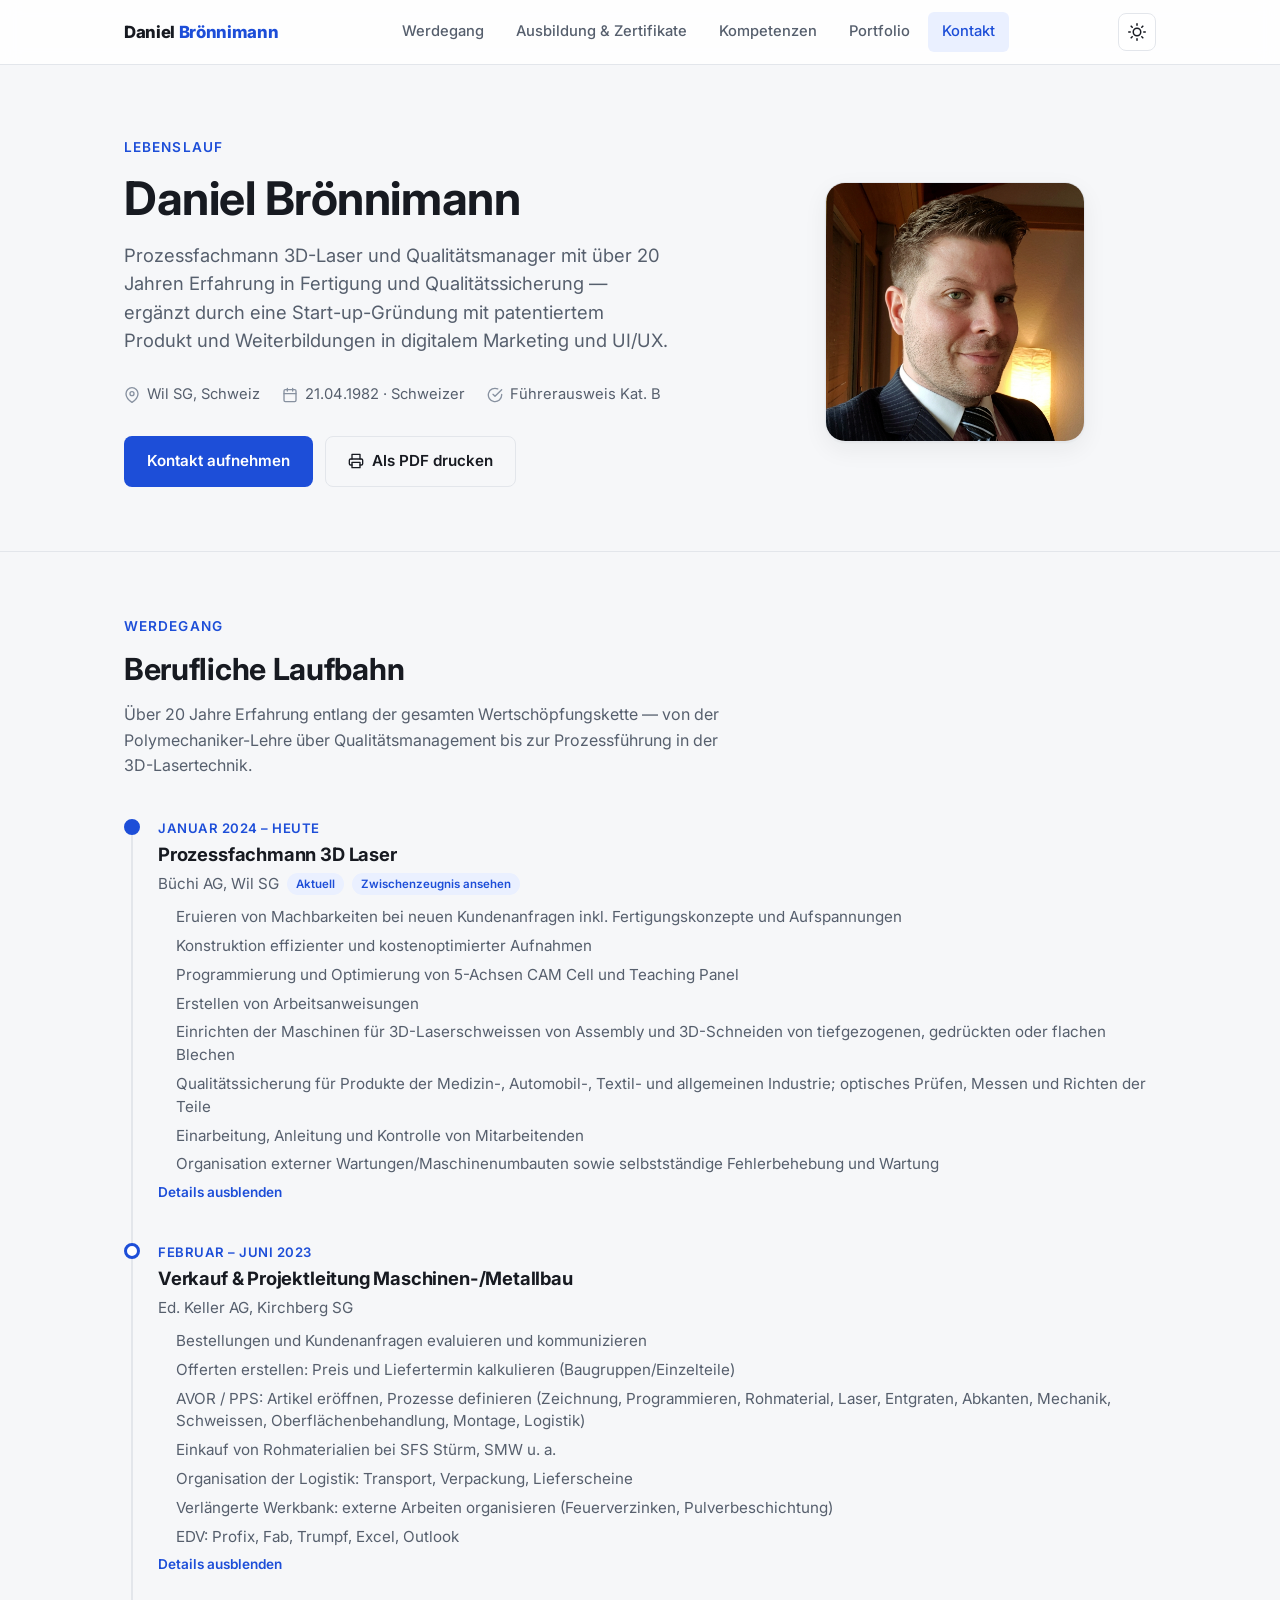
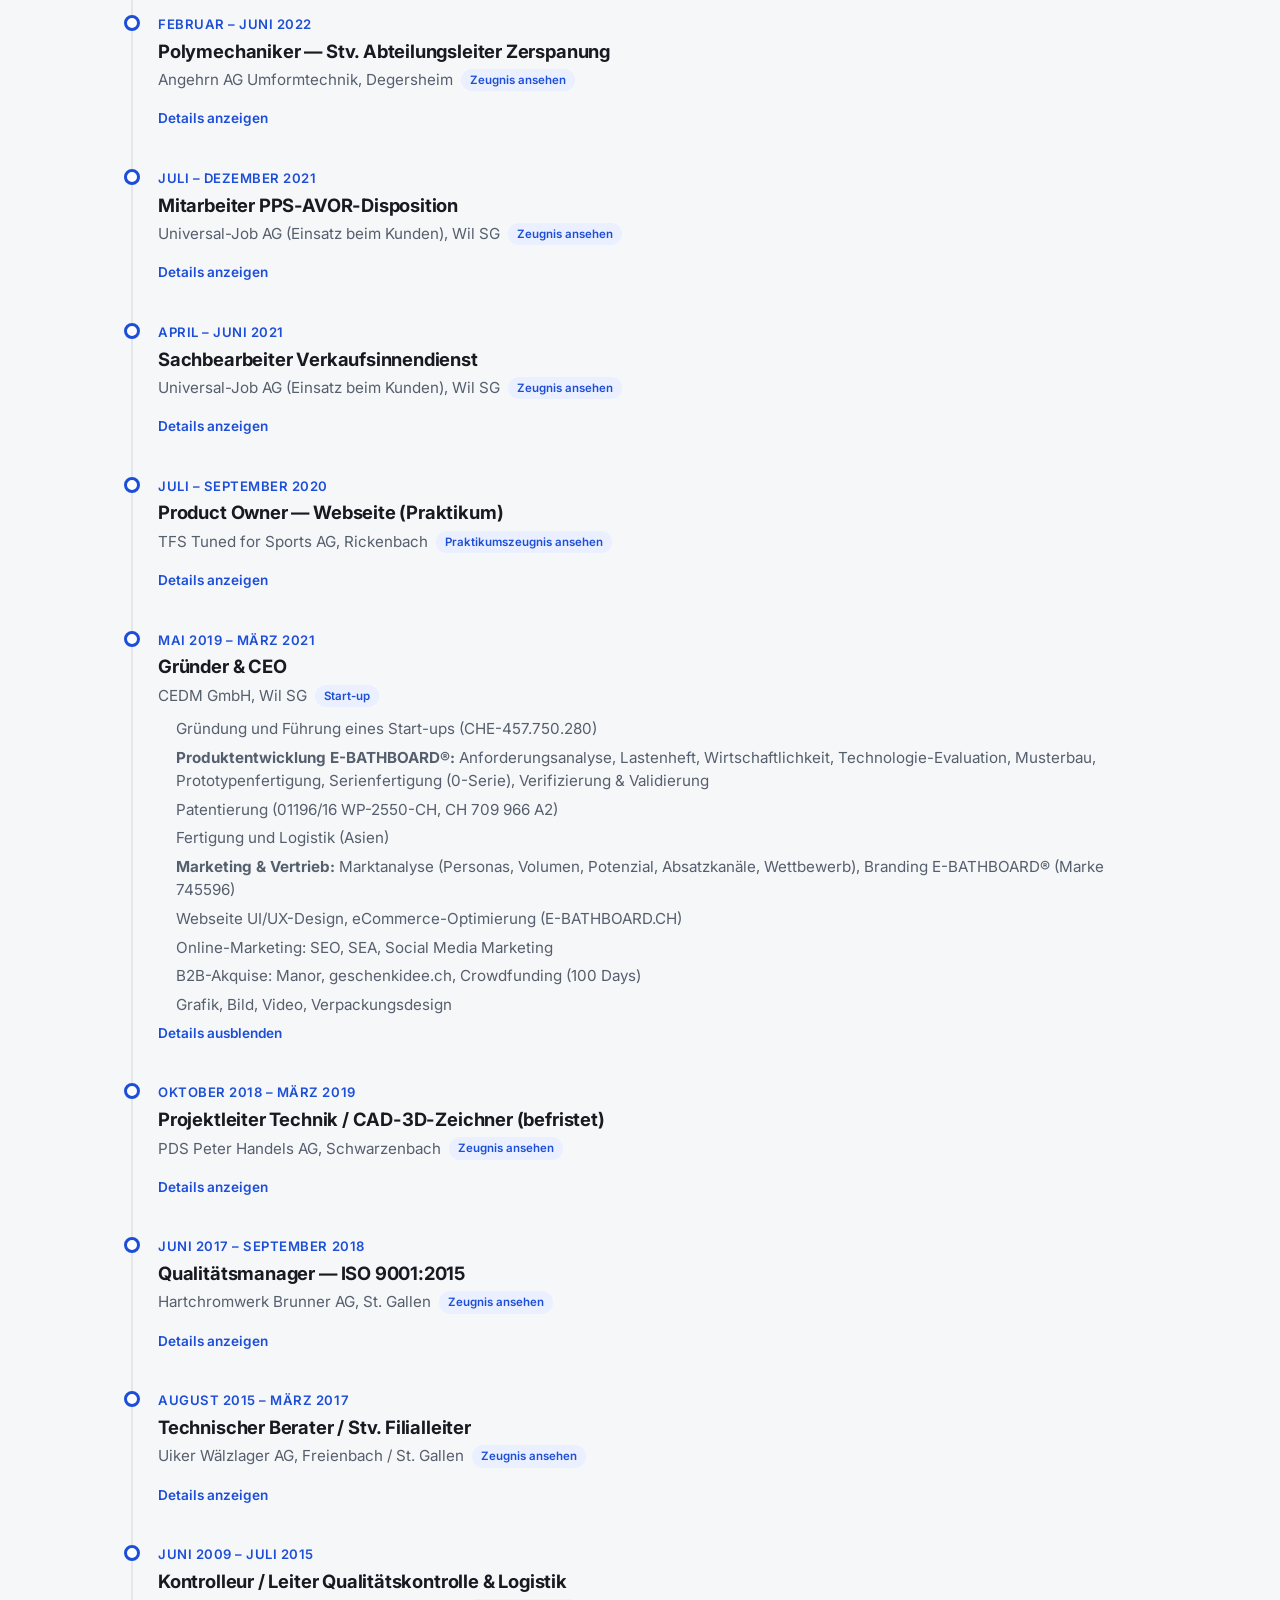
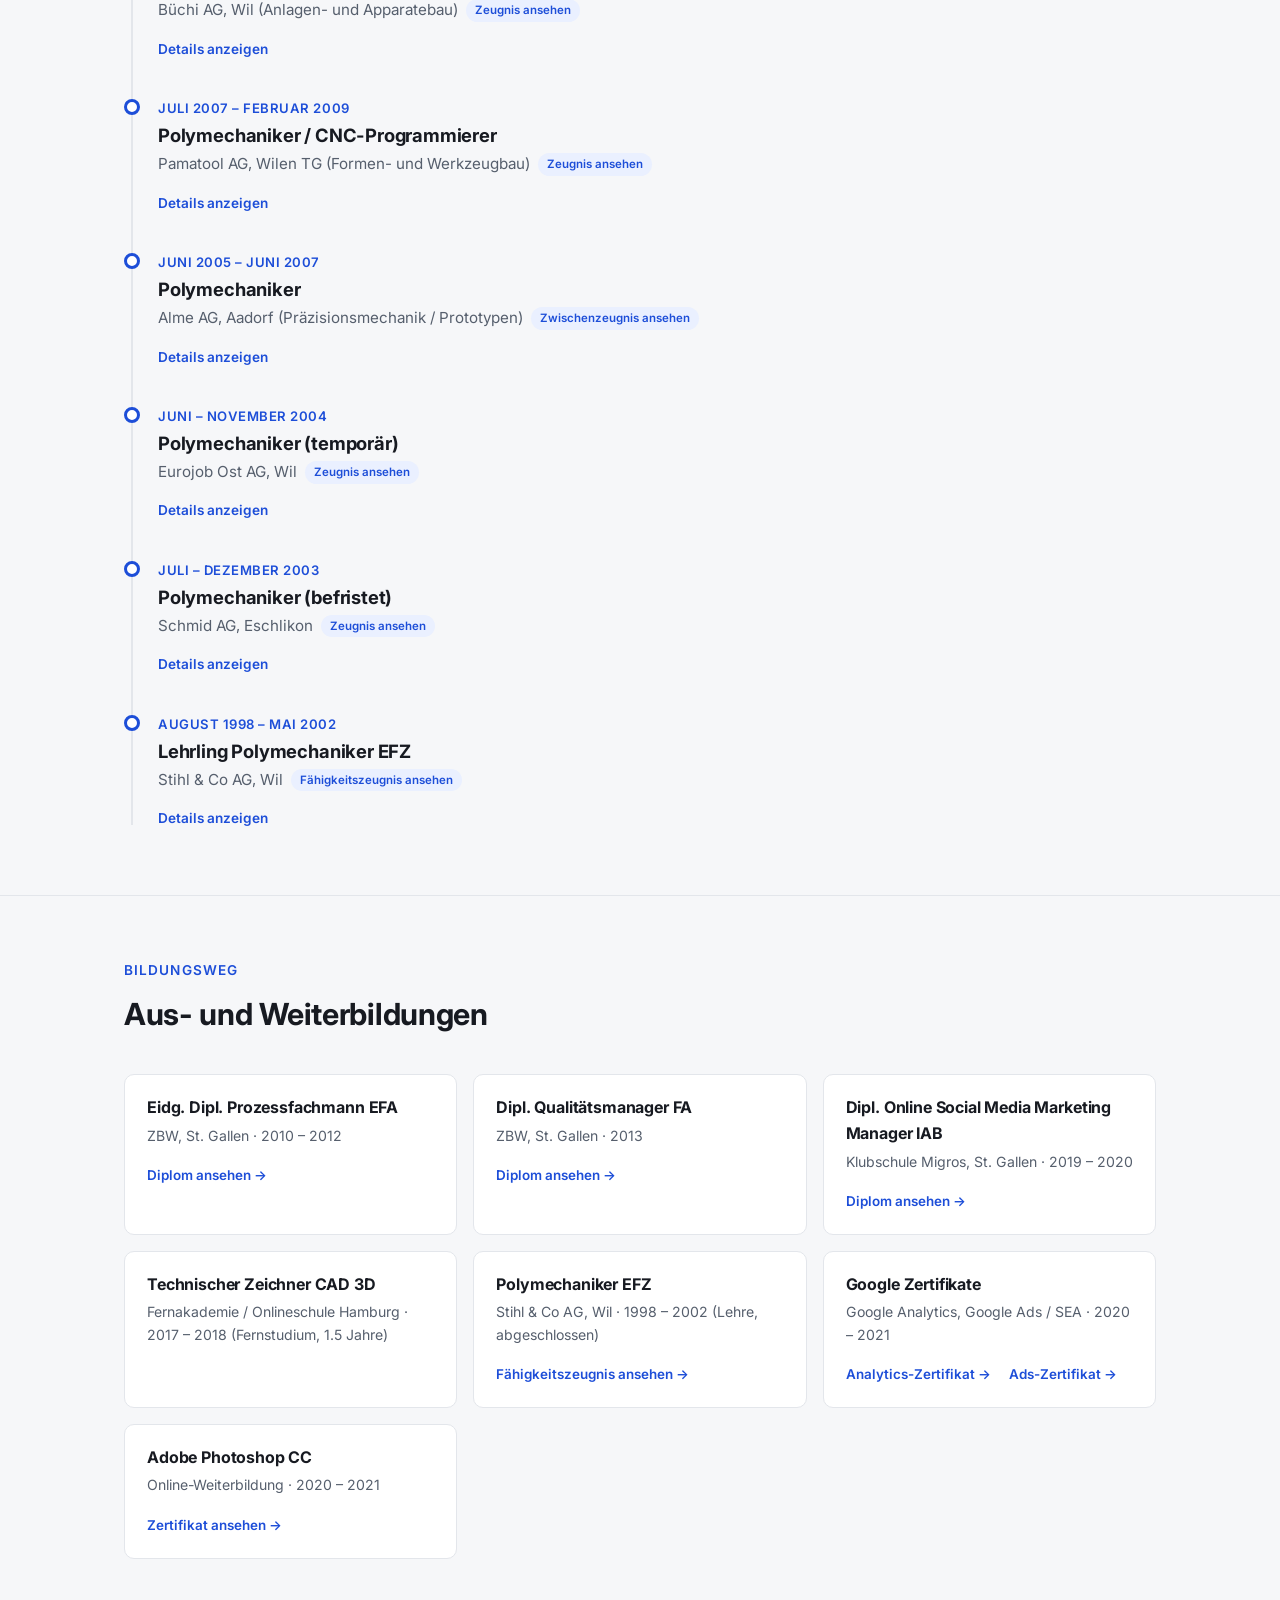
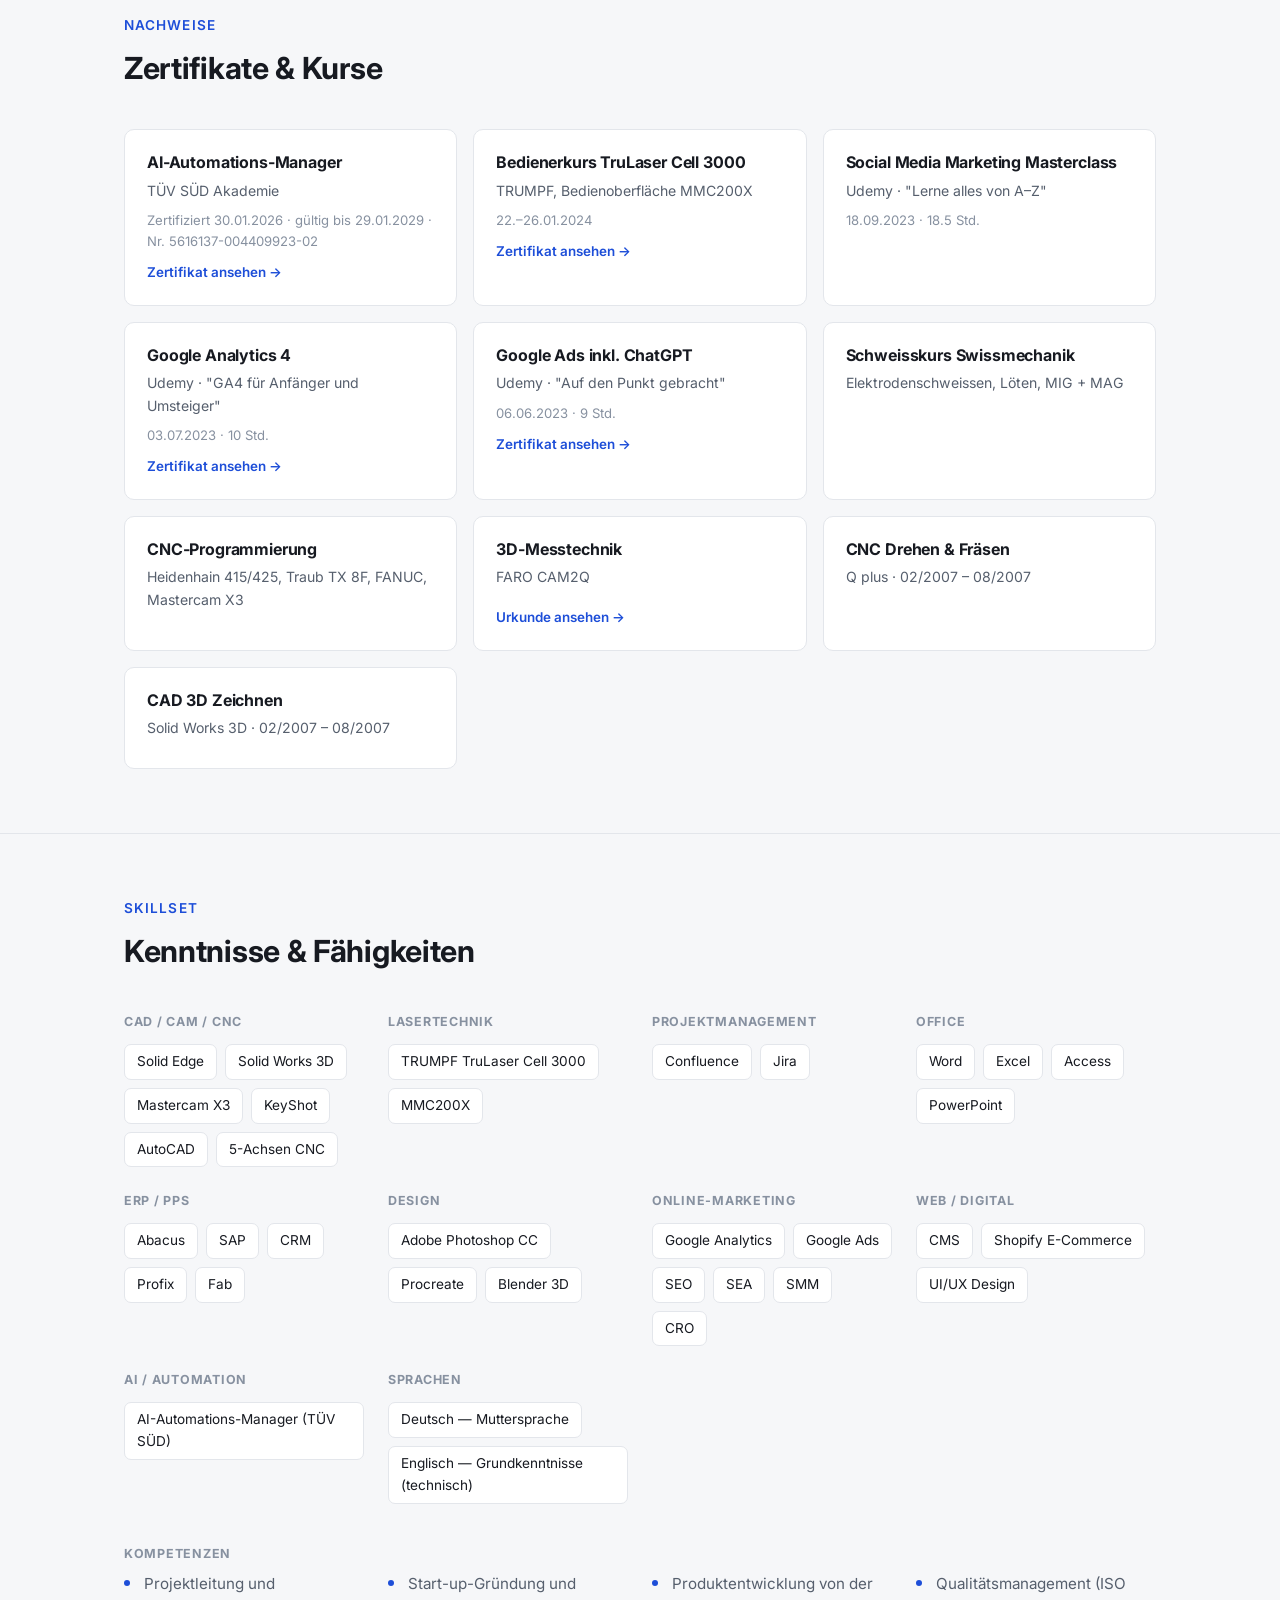
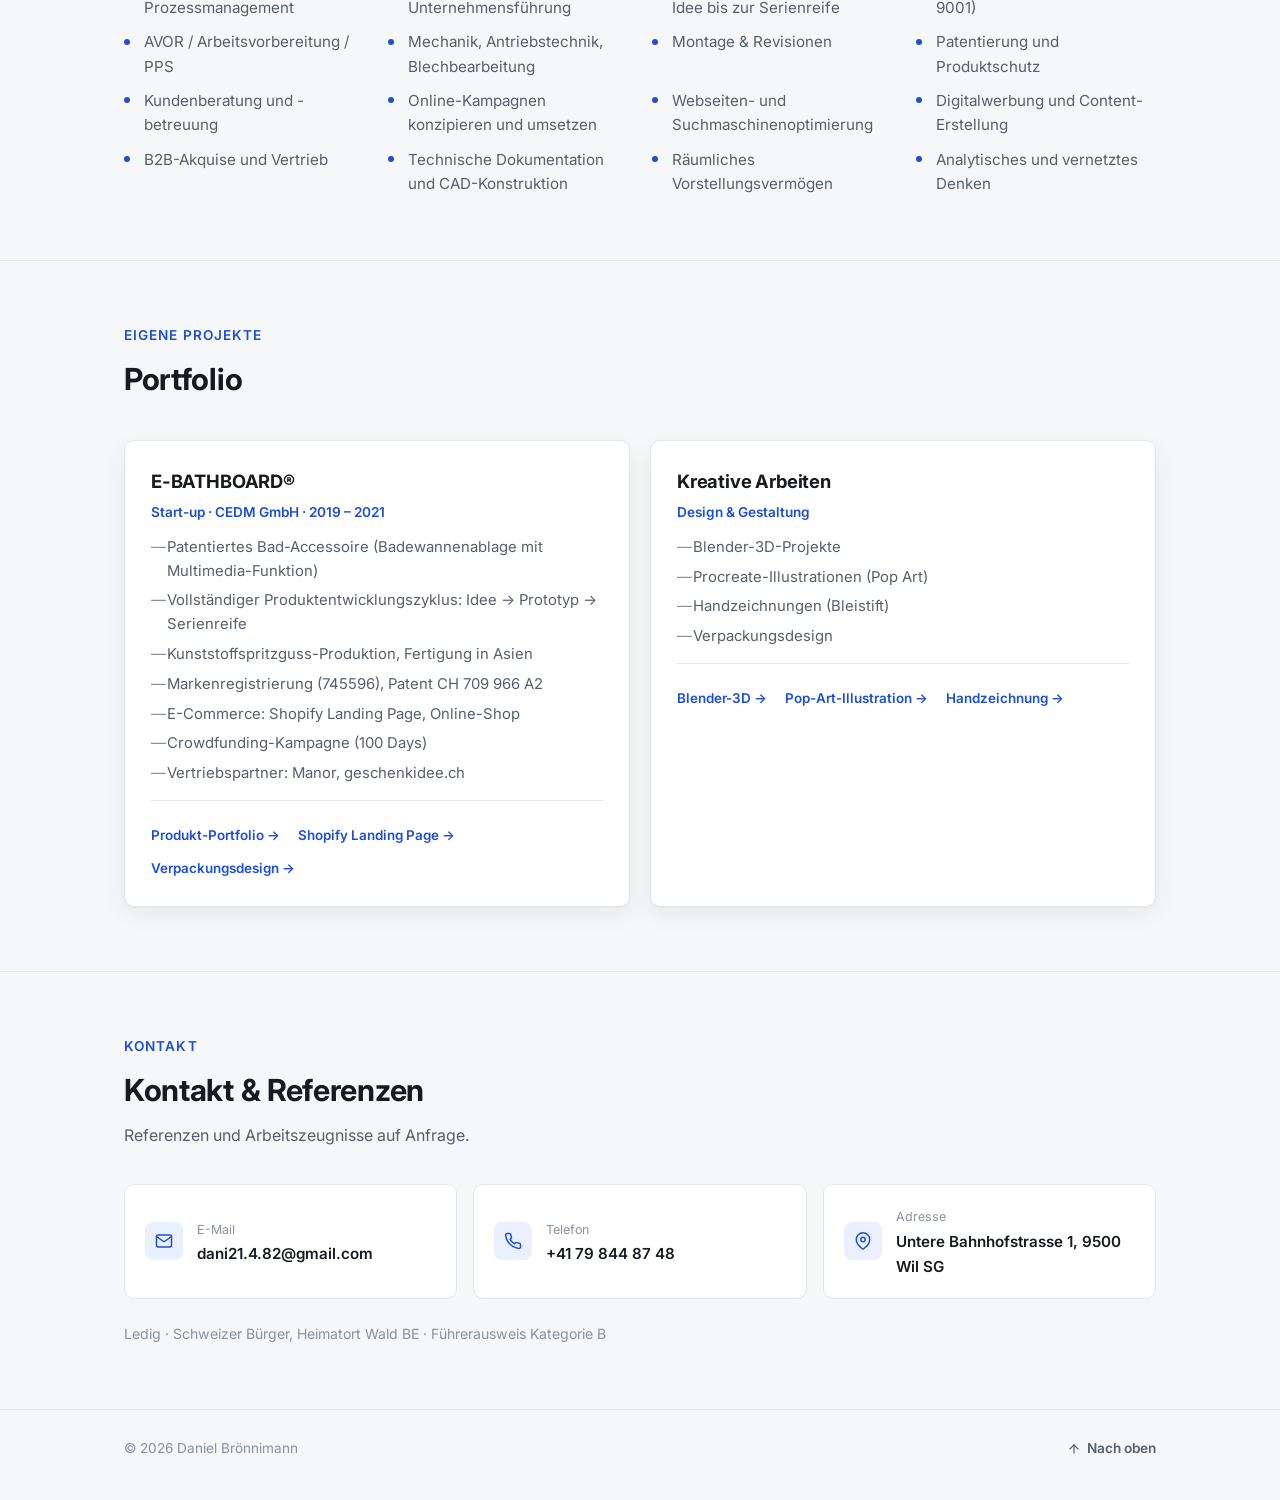
==== commit d1c4825e: "Neue CV-Website: Redesign nach Master-Prompt, Belege einzeln verlinkt Komplett überarbeitete index.h" ====
--- a/index.html
+++ b/index.html
@@ -1,1681 +1,664 @@
 <!DOCTYPE html>
 <html lang="de">
 <head>
-  <meta charset="UTF-8" />
-  <meta name="viewport" content="width=device-width, initial-scale=1.0" />
-  <title>Daniel Brönnimann – Technik & Digital Experte</title>
-  <link href="https://fonts.googleapis.com/css2?family=DM+Sans:ital,opsz,wght@0,9..40,300;0,9..40,400;0,9..40,500;0,9..40,600;0,9..40,700;0,9..40,800;1,9..40,400&display=swap" rel="stylesheet" />
-  <style>
-    /* ─── RESET & BASE ─── */
-    *, *::before, *::after { box-sizing: border-box; margin: 0; padding: 0; }
-    :root {
-      --yellow:   #f5c518;
-      --yellow-lt:#fff8d6;
-      --dark:     #111118;
-      --mid:      #3a3a4a;
-      --gray:     #767690;
-      --light:    #f5f5f8;
-      --white:    #ffffff;
-      --radius:   14px;
-      --shadow:   0 8px 40px rgba(17,17,24,.08);
-      --shadow-sm:0 2px 12px rgba(17,17,24,.06);
-    }
-    html { scroll-behavior: smooth; }
-    body {
-      font-family: 'DM Sans', sans-serif;
-      background: var(--white);
-      color: var(--dark);
-      font-size: 16px;
-      line-height: 1.65;
-      overflow-x: hidden;
-    }
-    a { text-decoration: none; color: inherit; }
-    ul { list-style: none; }
-    img { display: block; max-width: 100%; }
-    .container { max-width: 1200px; margin: 0 auto; padding: 0 32px; }
-
-    /* ─── BUTTONS ─── */
-    .btn {
-      display: inline-flex; align-items: center; gap: 8px;
-      padding: 14px 28px; border-radius: 50px;
-      font-size: 15px; font-weight: 600; transition: all .25s ease;
-      cursor: pointer; border: 2px solid transparent;
-    }
-    .btn-primary {
-      background: var(--dark); color: var(--white);
-    }
-    .btn-primary:hover { background: var(--yellow); color: var(--dark); }
-    .btn-outline {
-      background: transparent; color: var(--dark);
-      border-color: var(--dark);
-    }
-    .btn-outline:hover { background: var(--dark); color: var(--white); }
-    .btn-yellow {
-      background: var(--yellow); color: var(--dark);
-    }
-    .btn-yellow:hover { background: var(--dark); color: var(--white); }
-
-    /* ─── SECTION LABELS ─── */
-    .section-tag {
-      display: inline-flex; align-items: center; gap: 8px;
-      font-size: 13px; font-weight: 700; letter-spacing: .1em;
-      text-transform: uppercase; color: var(--gray);
-      margin-bottom: 16px;
-    }
-    .section-tag::before {
-      content: ''; display: block;
-      width: 24px; height: 2px; background: var(--yellow);
-    }
-    .section-title {
-      font-size: clamp(28px, 4vw, 48px);
-      font-weight: 800; line-height: 1.15;
-      color: var(--dark); margin-bottom: 20px;
-    }
-    .section-sub {
-      font-size: 17px; color: var(--gray); max-width: 540px;
-    }
-
-    /* ─── DECORATIVE SHAPES ─── */
-    .shape-star { display: inline-block; }
-    .shape-star svg { animation: spin 20s linear infinite; }
-    @keyframes spin { to { transform: rotate(360deg); } }
-    .poly {
-      position: absolute; pointer-events: none; z-index: 0;
-    }
-
-    /* ═══════════════════════════════════════
-       NAVIGATION
-    ═══════════════════════════════════════ */
-    .nav {
-      position: fixed; top: 0; left: 0; right: 0; z-index: 100;
-      padding: 20px 0; transition: all .3s ease;
-      background: rgba(255,255,255,.92);
-      backdrop-filter: blur(12px);
-      border-bottom: 1px solid rgba(0,0,0,.06);
-    }
-    .nav.scrolled { box-shadow: var(--shadow-sm); }
-    .nav-inner {
-      display: flex; align-items: center;
-      justify-content: space-between; gap: 32px;
-    }
-    .nav-logo {
-      font-size: 20px; font-weight: 800; color: var(--dark);
-      letter-spacing: -.02em; white-space: nowrap;
-    }
-    .nav-logo span { color: var(--yellow); }
-    .nav-links {
-      display: flex; align-items: center; gap: 36px;
-    }
-    .nav-links a {
-      font-size: 15px; font-weight: 500; color: var(--mid);
-      transition: color .2s;
-    }
-    .nav-links a:hover { color: var(--dark); }
-    .nav-cta { display: flex; align-items: center; gap: 16px; }
-    .nav-email {
-      font-size: 14px; color: var(--gray); font-weight: 500;
-    }
-    .hamburger {
-      display: none; flex-direction: column; gap: 5px;
-      cursor: pointer; padding: 4px;
-    }
-    .hamburger span {
-      display: block; width: 24px; height: 2px;
-      background: var(--dark); border-radius: 2px; transition: all .3s;
-    }
-
-    /* ═══════════════════════════════════════
-       HERO
-    ═══════════════════════════════════════ */
-    .hero {
-      padding: 160px 0 80px;
-      position: relative; overflow: hidden;
-    }
-    .hero-bg-dot {
-      position: absolute; top: 0; right: 0; width: 600px; height: 600px;
-      background: radial-gradient(circle at 70% 30%, var(--yellow-lt) 0%, transparent 70%);
-      pointer-events: none;
-    }
-    .hero-grid {
-      display: grid; grid-template-columns: 1fr 1fr;
-      gap: 60px; align-items: center; position: relative; z-index: 1;
-    }
-    .hero-eyebrow {
-      display: inline-flex; align-items: center; gap: 10px;
-      background: var(--yellow-lt); border-radius: 50px;
-      padding: 8px 18px; margin-bottom: 28px;
-      font-size: 13px; font-weight: 700; letter-spacing: .08em;
-      text-transform: uppercase; color: var(--mid);
-    }
-    .hero-eyebrow .dot {
-      width: 8px; height: 8px; border-radius: 50%;
-      background: var(--yellow); flex-shrink: 0;
-    }
-    .hero-title {
-      font-size: clamp(38px, 5.5vw, 72px);
-      font-weight: 800; line-height: 1.08;
-      letter-spacing: -.03em; margin-bottom: 24px;
-    }
-    .hero-title .highlight {
-      position: relative; display: inline-block;
-    }
-    .hero-title .highlight::after {
-      content: '';
-      position: absolute; left: 0; bottom: 4px;
-      width: 100%; height: 10px;
-      background: var(--yellow); z-index: -1;
-      border-radius: 4px; opacity: .6;
-    }
-    .hero-desc {
-      font-size: 18px; color: var(--gray);
-      margin-bottom: 40px; max-width: 460px;
-    }
-    .hero-actions { display: flex; align-items: center; gap: 16px; flex-wrap: wrap; }
-    .hero-badges {
-      display: flex; align-items: center; gap: 20px;
-      margin-top: 52px; flex-wrap: wrap;
-    }
-    .hero-badge {
-      display: flex; align-items: center; gap: 10px;
-    }
-    .hero-badge-icon {
-      width: 44px; height: 44px; border-radius: 12px;
-      background: var(--light); display: flex;
-      align-items: center; justify-content: center; font-size: 20px;
-    }
-    .hero-badge-text strong {
-      display: block; font-size: 16px; font-weight: 700;
-    }
-    .hero-badge-text span { font-size: 13px; color: var(--gray); }
-    .hero-badge-divider {
-      width: 1px; height: 36px; background: var(--light);
-    }
-
-    /* Hero Visual Side */
-    .hero-visual { position: relative; }
-    .hero-cards {
-      display: grid; grid-template-columns: 1fr 1fr;
-      gap: 16px; position: relative;
-    }
-    .hero-card {
-      border-radius: var(--radius); overflow: hidden;
-      aspect-ratio: 4/3; position: relative;
-      box-shadow: var(--shadow);
-    }
-    .hero-card:first-child { grid-column: 1 / -1; aspect-ratio: 16/7; }
-    .hero-card-bg {
-      width: 100%; height: 100%;
-      display: flex; align-items: center; justify-content: center;
-      font-size: 48px; font-weight: 900; letter-spacing: -.04em;
-    }
-    .hc1 { background: linear-gradient(135deg, #1a1a2e 0%, #2d2d4a 100%); color: var(--yellow); }
-    .hc2 { background: linear-gradient(135deg, var(--yellow) 0%, #e8b800 100%); color: var(--dark); }
-    .hc3 { background: linear-gradient(135deg, #f0f0f5 0%, #e0e0ea 100%); color: var(--mid); }
-    .hero-card-label {
-      position: absolute; bottom: 16px; left: 16px;
-      background: rgba(255,255,255,.9); backdrop-filter: blur(8px);
-      border-radius: 8px; padding: 8px 14px;
-      font-size: 13px; font-weight: 600; color: var(--dark);
-    }
-    .hero-card-tag {
-      position: absolute; top: 16px; right: 16px;
-      background: var(--yellow); color: var(--dark);
-      border-radius: 6px; padding: 4px 10px;
-      font-size: 11px; font-weight: 700; text-transform: uppercase; letter-spacing: .06em;
-    }
-    .hero-deco-star {
-      position: absolute; top: -20px; right: -20px; z-index: 2;
-    }
-    .hero-deco-poly {
-      position: absolute; bottom: -20px; left: -20px; z-index: 2;
-    }
-
-    /* ═══════════════════════════════════════
-       CLIENTS / LOGOS BAR
-    ═══════════════════════════════════════ */
-    .clients {
-      padding: 48px 0;
-      border-top: 1px solid var(--light);
-      border-bottom: 1px solid var(--light);
-    }
-    .clients-label {
-      font-size: 13px; font-weight: 600; letter-spacing: .08em;
-      text-transform: uppercase; color: var(--gray);
-      text-align: center; margin-bottom: 28px;
-    }
-    .clients-row {
-      display: flex; align-items: center;
-      justify-content: center; gap: 48px; flex-wrap: wrap;
-    }
-    .client-name {
-      font-size: 15px; font-weight: 700; color: var(--dark);
-      letter-spacing: .02em; opacity: 1; transition: opacity .2s;
-      white-space: nowrap;
-    }
-    .client-name:hover { opacity: .7; }
-
-    /* ═══════════════════════════════════════
-       SERVICES / SKILLS
-    ═══════════════════════════════════════ */
-    .services { padding: 100px 0; background: var(--white); }
-    .services-head {
-      display: flex; justify-content: space-between;
-      align-items: flex-end; gap: 32px; margin-bottom: 60px;
-      flex-wrap: wrap;
-    }
-    .services-cards {
-      display: grid; grid-template-columns: repeat(3, 1fr);
-      gap: 24px;
-    }
-    .service-card {
-      padding: 36px 32px; border-radius: var(--radius);
-      border: 1.5px solid var(--light);
-      transition: all .3s ease; position: relative; overflow: hidden;
-    }
-    .service-card:hover {
-      border-color: var(--yellow); box-shadow: var(--shadow);
-      transform: translateY(-4px);
-    }
-    .service-card::before {
-      content: ''; position: absolute;
-      top: 0; left: 0; right: 0; height: 3px;
-      background: var(--yellow); transform: scaleX(0);
-      transform-origin: left; transition: transform .3s ease;
-    }
-    .service-card:hover::before { transform: scaleX(1); }
-    .service-icon {
-      width: 56px; height: 56px; border-radius: 14px;
-      background: var(--light); display: flex;
-      align-items: center; justify-content: center;
-      font-size: 26px; margin-bottom: 24px;
-    }
-    .service-title {
-      font-size: 20px; font-weight: 700; margin-bottom: 12px;
-    }
-    .service-desc { font-size: 15px; color: var(--gray); margin-bottom: 24px; }
-    .service-tools {
-      display: flex; flex-wrap: wrap; gap: 8px;
-    }
-    .service-tool {
-      font-size: 12px; font-weight: 600; padding: 4px 10px;
-      border-radius: 6px; background: var(--light); color: var(--mid);
-    }
-    .service-more {
-      display: inline-flex; align-items: center; gap: 6px;
-      font-size: 14px; font-weight: 600; color: var(--dark);
-      margin-top: 20px; transition: gap .2s;
-    }
-    .service-more:hover { gap: 10px; }
-    .service-more svg { transition: transform .2s; }
-    .service-more:hover svg { transform: translateX(4px); }
-
-    /* ═══════════════════════════════════════
-       WORKS / PORTFOLIO
-    ═══════════════════════════════════════ */
-    .works { padding: 100px 0; background: var(--light); }
-    .works-head {
-      display: flex; justify-content: space-between;
-      align-items: flex-end; gap: 32px; margin-bottom: 60px; flex-wrap: wrap;
-    }
-    .works-grid {
-      display: grid;
-      grid-template-columns: repeat(2, 1fr);
-      gap: 24px;
-    }
-    .work-card {
-      border-radius: var(--radius); overflow: hidden;
-      background: var(--white); box-shadow: var(--shadow-sm);
-      transition: all .3s ease; display: flex; flex-direction: column;
-    }
-    .work-card:hover { transform: translateY(-6px); box-shadow: var(--shadow); }
-    .work-card-img {
-      aspect-ratio: 16/9;
-      display: flex; align-items: center; justify-content: center;
-      font-size: 64px; position: relative; overflow: hidden;
-    }
-    .wc1 { background: linear-gradient(135deg, #1a1a2e, #3d3d6e); }
-    .wc2 { background: linear-gradient(135deg, #2d4a2d, #4a7a4a); }
-    .wc3 { background: linear-gradient(135deg, #4a2d1a, #8a5a35); }
-    .wc4 { background: linear-gradient(135deg, #2d1a4a, #5a3a8a); }
-    .work-card-overlay {
-      position: absolute; inset: 0;
-      background: rgba(0,0,0,.4); opacity: 0;
-      transition: opacity .3s; display: flex;
-      align-items: center; justify-content: center;
-    }
-    .work-card:hover .work-card-overlay { opacity: 1; }
-    .work-card-body { padding: 24px 28px; flex: 1; }
-    .work-tags { display: flex; gap: 8px; flex-wrap: wrap; margin-bottom: 12px; }
-    .work-tag {
-      font-size: 11px; font-weight: 700; text-transform: uppercase;
-      letter-spacing: .06em; color: var(--gray);
-      border: 1px solid rgba(118,118,144,.3);
-      border-radius: 4px; padding: 3px 8px;
-    }
-    .work-title {
-      font-size: 20px; font-weight: 700; margin-bottom: 10px;
-    }
-    .work-desc { font-size: 14px; color: var(--gray); margin-bottom: 20px; }
-    .work-link {
-      display: inline-flex; align-items: center; gap: 6px;
-      font-size: 14px; font-weight: 600; color: var(--dark);
-      transition: gap .2s;
-    }
-    .work-link:hover { gap: 10px; }
-
-    /* ═══════════════════════════════════════
-       STATS
-    ═══════════════════════════════════════ */
-    .stats { padding: 100px 0; background: var(--dark); }
-    .stats-head { text-align: center; margin-bottom: 64px; }
-    .stats-head .section-tag { color: var(--yellow); }
-    .stats-head .section-tag::before { background: var(--yellow); }
-    .stats-head .section-title { color: var(--white); }
-    .stats-head .section-sub { color: rgba(255,255,255,.5); margin: 0 auto; }
-    .stats-grid {
-      display: grid; grid-template-columns: repeat(4, 1fr);
-      gap: 2px; border: 2px solid rgba(255,255,255,.06);
-      border-radius: var(--radius); overflow: hidden;
-    }
-    .stat-item {
-      padding: 48px 32px; text-align: center;
-      border-right: 2px solid rgba(255,255,255,.06);
-      transition: background .3s;
-    }
-    .stat-item:last-child { border-right: none; }
-    .stat-item:hover { background: rgba(245,197,24,.06); }
-    .stat-num {
-      font-size: clamp(40px, 5vw, 64px);
-      font-weight: 800; color: var(--yellow);
-      letter-spacing: -.03em; line-height: 1; display: block;
-      margin-bottom: 12px;
-    }
-    .stat-label {
-      font-size: 15px; color: rgba(255,255,255,.55); font-weight: 500;
-    }
-
-    /* ═══════════════════════════════════════
-       ABOUT / PROCESS
-    ═══════════════════════════════════════ */
-    .about { padding: 100px 0; background: var(--white); }
-    .about-grid {
-      display: grid; grid-template-columns: 1fr 1fr;
-      gap: 80px; align-items: center;
-    }
-    .about-visual { position: relative; }
-    .about-card-main {
-      border-radius: var(--radius); overflow: hidden;
-      aspect-ratio: 4/5; background: #1a1a2e;
-      display: flex; align-items: flex-end; padding: 32px;
-      box-shadow: var(--shadow); position: relative;
-    }
-    .about-card-main-bg {
-      position: absolute; inset: 0;
-      overflow: hidden;
-    }
-    .about-card-main-bg img {
-      width: 100%; height: 100%;
-      object-fit: cover; object-position: center top;
-      display: block;
-    }
-    .about-card-main-overlay {
-      position: absolute; inset: 0;
-      background: linear-gradient(to top, rgba(17,17,40,.65) 30%, rgba(17,17,40,.05) 100%);
-    }
-    .about-card-main-content { position: relative; z-index: 1; }
-    .about-card-main-content h3 {
-      font-size: 28px; font-weight: 800; color: var(--white);
-      margin-bottom: 8px;
-    }
-    .about-card-main-content p {
-      font-size: 14px; color: rgba(255,255,255,.6);
-    }
-    .about-card-badge {
-      position: absolute; top: 28px; right: -20px;
-      background: var(--yellow); border-radius: var(--radius);
-      padding: 20px 24px; box-shadow: var(--shadow);
-      text-align: center;
-    }
-    .about-card-badge strong {
-      display: block; font-size: 32px; font-weight: 800;
-      color: var(--dark); line-height: 1;
-    }
-    .about-card-badge span { font-size: 12px; font-weight: 600; color: var(--mid); }
-    .about-card-mini {
-      position: absolute; bottom: -24px; left: -24px;
-      background: var(--white); border-radius: var(--radius);
-      padding: 20px 24px; box-shadow: var(--shadow);
-      display: flex; align-items: center; gap: 14px;
-    }
-    .about-card-mini-icon {
-      width: 44px; height: 44px; border-radius: 10px;
-      background: var(--yellow-lt); display: flex;
-      align-items: center; justify-content: center; font-size: 22px;
-    }
-    .about-card-mini-text strong {
-      display: block; font-size: 15px; font-weight: 700;
-    }
-    .about-card-mini-text span { font-size: 12px; color: var(--gray); }
-    .about-points { margin: 32px 0; display: flex; flex-direction: column; gap: 16px; }
-    .about-point {
-      display: flex; align-items: flex-start; gap: 14px;
-    }
-    .about-point-icon {
-      width: 28px; height: 28px; border-radius: 8px;
-      background: var(--yellow); display: flex; align-items: center;
-      justify-content: center; font-size: 14px; flex-shrink: 0; margin-top: 2px;
-    }
-    .about-point-text strong {
-      display: block; font-size: 15px; font-weight: 700; margin-bottom: 4px;
-    }
-    .about-point-text span { font-size: 14px; color: var(--gray); }
-
-    /* ═══════════════════════════════════════
-       EXPERIENCE TIMELINE
-    ═══════════════════════════════════════ */
-    .experience { padding: 100px 0; background: var(--light); }
-    .experience-head { margin-bottom: 60px; }
-    .timeline { position: relative; padding-left: 32px; }
-    .timeline::before {
-      content: ''; position: absolute;
-      left: 0; top: 8px; bottom: 8px;
-      width: 2px; background: var(--yellow);
-    }
-    .timeline-item { position: relative; margin-bottom: 40px; }
-    .timeline-item:last-child { margin-bottom: 0; }
-    .timeline-dot {
-      position: absolute; left: -39px; top: 6px;
-      width: 16px; height: 16px; border-radius: 50%;
-      background: var(--yellow); border: 3px solid var(--white);
-      box-shadow: 0 0 0 2px var(--yellow);
-    }
-    .timeline-card {
-      background: var(--white); border-radius: var(--radius);
-      padding: 28px 32px; box-shadow: var(--shadow-sm);
-      transition: box-shadow .3s; border: 1.5px solid transparent;
-    }
-    .timeline-card:hover {
-      box-shadow: var(--shadow); border-color: var(--yellow);
-    }
-    .timeline-period {
-      font-size: 12px; font-weight: 700; text-transform: uppercase;
-      letter-spacing: .08em; color: var(--gray); margin-bottom: 8px;
-    }
-    .timeline-role {
-      font-size: 18px; font-weight: 700; margin-bottom: 4px;
-    }
-    .timeline-company {
-      font-size: 14px; color: var(--yellow);
-      font-weight: 600; margin-bottom: 12px;
-    }
-    .timeline-points {
-      display: flex; flex-direction: column; gap: 6px; margin-top: 12px;
-    }
-    .timeline-points li {
-      font-size: 14px; color: var(--gray);
-      display: flex; gap: 8px; align-items: flex-start;
-    }
-    .timeline-points li::before {
-      content: '→'; color: var(--yellow); flex-shrink: 0; font-weight: 700;
-    }
-
-    /* ═══════════════════════════════════════
-       TESTIMONIALS (Zertifikate)
-    ═══════════════════════════════════════ */
-    .certs { padding: 100px 0; background: var(--white); }
-    .certs-head {
-      display: flex; justify-content: space-between;
-      align-items: flex-end; gap: 32px; margin-bottom: 60px; flex-wrap: wrap;
-    }
-    .certs-grid {
-      display: grid; grid-template-columns: repeat(3, 1fr);
-      gap: 24px;
-    }
-    .cert-card {
-      border-radius: var(--radius); padding: 32px;
-      border: 1.5px solid var(--light);
-      position: relative; overflow: hidden;
-      transition: all .3s;
-    }
-    .cert-card:hover {
-      border-color: var(--yellow); box-shadow: var(--shadow);
-      transform: translateY(-4px);
-    }
-    .cert-card.featured {
-      background: var(--dark); border-color: transparent;
-    }
-    .cert-icon {
-      font-size: 36px; margin-bottom: 20px; display: block;
-    }
-    .cert-name {
-      font-size: 17px; font-weight: 700; margin-bottom: 8px;
-    }
-    .cert-card.featured .cert-name { color: var(--white); }
-    .cert-detail {
-      font-size: 13px; color: var(--gray); line-height: 1.5;
-    }
-    .cert-card.featured .cert-detail { color: rgba(255,255,255,.5); }
-    .cert-year {
-      position: absolute; top: 24px; right: 24px;
-      font-size: 11px; font-weight: 700; text-transform: uppercase;
-      letter-spacing: .06em;
-      background: var(--yellow); color: var(--dark);
-      padding: 4px 10px; border-radius: 6px;
-    }
-
-    /* ═══════════════════════════════════════
-       EDUCATION
-    ═══════════════════════════════════════ */
-    .education { padding: 100px 0; background: var(--light); }
-    .education-grid {
-      display: grid; grid-template-columns: 1fr 1fr;
-      gap: 24px; margin-top: 60px;
-    }
-    .edu-card {
-      background: var(--white); border-radius: var(--radius);
-      padding: 28px 32px; border: 1.5px solid transparent;
-      box-shadow: var(--shadow-sm); transition: all .3s;
-      display: flex; align-items: flex-start; gap: 20px;
-    }
-    .edu-card:hover { border-color: var(--yellow); box-shadow: var(--shadow); }
-    .edu-icon {
-      width: 52px; height: 52px; border-radius: 14px;
-      background: var(--yellow-lt); display: flex;
-      align-items: center; justify-content: center;
-      font-size: 24px; flex-shrink: 0;
-    }
-    .edu-period {
-      font-size: 12px; font-weight: 700; text-transform: uppercase;
-      letter-spacing: .06em; color: var(--gray); margin-bottom: 6px;
-    }
-    .edu-title {
-      font-size: 17px; font-weight: 700; margin-bottom: 4px;
-    }
-    .edu-institution { font-size: 14px; color: var(--gray); }
-
-    /* ═══════════════════════════════════════
-       CTA SECTION
-    ═══════════════════════════════════════ */
-    .cta-section {
-      padding: 120px 0; background: var(--yellow);
-      position: relative; overflow: hidden;
-    }
-    .cta-section .poly-deco {
-      position: absolute; opacity: .1;
-    }
-    .cta-inner { text-align: center; position: relative; z-index: 1; }
-    .cta-inner .section-tag { color: var(--mid); }
-    .cta-inner .section-tag::before { background: var(--dark); }
-    .cta-title {
-      font-size: clamp(36px, 6vw, 72px);
-      font-weight: 800; color: var(--dark);
-      line-height: 1.1; margin-bottom: 20px;
-      letter-spacing: -.03em;
-    }
-    .cta-sub {
-      font-size: 18px; color: var(--mid);
-      margin: 0 auto 40px; max-width: 500px;
-    }
-    .cta-actions { display: flex; justify-content: center; gap: 16px; flex-wrap: wrap; }
-
-    /* ═══════════════════════════════════════
-       FOOTER
-    ═══════════════════════════════════════ */
-    .footer { background: var(--dark); padding: 80px 0 40px; }
-    .footer-grid {
-      display: grid; grid-template-columns: 2fr 1fr 1fr 1fr;
-      gap: 48px; margin-bottom: 64px;
-    }
-    .footer-brand .nav-logo {
-      color: var(--white); font-size: 22px; margin-bottom: 16px;
-      display: block;
-    }
-    .footer-brand .nav-logo span { color: var(--yellow); }
-    .footer-brand p {
-      font-size: 14px; color: rgba(255,255,255,.45);
-      max-width: 280px; margin-bottom: 28px;
-    }
-    .footer-socials { display: flex; gap: 12px; }
-    .footer-social {
-      width: 40px; height: 40px; border-radius: 10px;
-      border: 1px solid rgba(255,255,255,.12);
-      display: flex; align-items: center; justify-content: center;
-      font-size: 16px; color: rgba(255,255,255,.5);
-      transition: all .2s;
-    }
-    .footer-social:hover {
-      background: var(--yellow); color: var(--dark);
-      border-color: var(--yellow);
-    }
-    .footer-col-title {
-      font-size: 14px; font-weight: 700; color: var(--white);
-      text-transform: uppercase; letter-spacing: .08em; margin-bottom: 20px;
-    }
-    .footer-links { display: flex; flex-direction: column; gap: 12px; }
-    .footer-links a {
-      font-size: 14px; color: rgba(255,255,255,.45);
-      transition: color .2s;
-    }
-    .footer-links a:hover { color: var(--yellow); }
-    .footer-contact { display: flex; flex-direction: column; gap: 12px; }
-    .footer-contact-item {
-      display: flex; align-items: flex-start; gap: 10px;
-    }
-    .footer-contact-item span:first-child {
-      font-size: 16px; flex-shrink: 0; margin-top: 2px;
-    }
-    .footer-contact-item a, .footer-contact-item p {
-      font-size: 14px; color: rgba(255,255,255,.45);
-      transition: color .2s;
-    }
-    .footer-contact-item a:hover { color: var(--yellow); }
-    .footer-bottom {
-      padding-top: 32px;
-      border-top: 1px solid rgba(255,255,255,.08);
-      display: flex; justify-content: space-between;
-      align-items: center; flex-wrap: wrap; gap: 16px;
-    }
-    .footer-bottom p {
-      font-size: 13px; color: rgba(255,255,255,.3);
-    }
-    .footer-bottom-links { display: flex; gap: 24px; }
-    .footer-bottom-links a {
-      font-size: 13px; color: rgba(255,255,255,.3);
-      transition: color .2s;
-    }
-    .footer-bottom-links a:hover { color: var(--yellow); }
-
-    /* Back to top */
-    .back-top {
-      position: fixed; bottom: 32px; right: 32px; z-index: 99;
-      width: 48px; height: 48px; border-radius: 12px;
-      background: var(--yellow); color: var(--dark);
-      display: flex; align-items: center; justify-content: center;
-      font-size: 20px; box-shadow: var(--shadow);
-      opacity: 0; pointer-events: none; transition: all .3s;
-      cursor: pointer;
-    }
-    .back-top.visible { opacity: 1; pointer-events: auto; }
-    .back-top:hover { background: var(--dark); color: var(--yellow); }
-
-    /* ═══════════════════════════════════════
-       SKILLS BAR SECTION
-    ═══════════════════════════════════════ */
-    .skills { padding: 100px 0; background: var(--white); }
-    .skills-grid {
-      display: grid; grid-template-columns: 1fr 1fr;
-      gap: 60px; align-items: start;
-    }
-    .skill-bar-item { margin-bottom: 24px; }
-    .skill-bar-header {
-      display: flex; justify-content: space-between;
-      margin-bottom: 8px; font-size: 14px; font-weight: 600;
-    }
-    .skill-bar-track {
-      height: 8px; background: var(--light);
-      border-radius: 4px; overflow: hidden;
-    }
-    .skill-bar-fill {
-      height: 100%; background: var(--yellow);
-      border-radius: 4px; transform: scaleX(0);
-      transform-origin: left; transition: transform 1s ease .3s;
-    }
-    .skill-bar-fill.animate { transform: scaleX(1); }
-    .skills-tags { display: flex; flex-wrap: wrap; gap: 12px; margin-top: 32px; }
-    .skills-tag {
-      padding: 8px 16px; border-radius: 8px;
-      border: 1.5px solid var(--light); font-size: 13px;
-      font-weight: 600; color: var(--mid); transition: all .2s;
-    }
-    .skills-tag:hover {
-      background: var(--yellow); border-color: var(--yellow);
-      color: var(--dark);
-    }
-
-    /* ═══════════════════════════════════════
-       RESPONSIVE
-    ═══════════════════════════════════════ */
-    @media (max-width: 1024px) {
-      .services-cards { grid-template-columns: repeat(2, 1fr); }
-      .stats-grid { grid-template-columns: repeat(2, 1fr); }
-      .stat-item { border-bottom: 2px solid rgba(255,255,255,.06); }
-      .footer-grid { grid-template-columns: 1fr 1fr; }
-    }
-    @media (max-width: 768px) {
-      .container { padding: 0 20px; }
-      .nav-links, .nav-email { display: none; }
-      .hamburger { display: flex; }
-      .hero { padding: 120px 0 60px; }
-      .hero-grid { grid-template-columns: 1fr; gap: 40px; }
-      .hero-visual { order: -1; }
-      .hero-cards { grid-template-columns: 1fr; }
-      .hero-card:first-child { aspect-ratio: 16/7; }
-      .services-cards { grid-template-columns: 1fr; }
-      .works-grid { grid-template-columns: 1fr; }
-      .stats-grid { grid-template-columns: repeat(2, 1fr); }
-      .about-grid { grid-template-columns: 1fr; }
-      .about-card-badge { right: 12px; }
-      .about-card-mini { left: 12px; bottom: -12px; }
-      .experience .timeline { padding-left: 24px; }
-      .certs-grid { grid-template-columns: 1fr; }
-      .education-grid { grid-template-columns: 1fr; }
-      .footer-grid { grid-template-columns: 1fr; }
-      .skills-grid { grid-template-columns: 1fr; }
-      .services-head, .works-head, .certs-head { flex-direction: column; align-items: flex-start; }
-    }
-    @media (max-width: 480px) {
-      .stats-grid { grid-template-columns: 1fr; }
-      .stat-item { border-right: none; }
-      .clients-row { gap: 24px; }
-      .hero-badges { flex-direction: column; align-items: flex-start; }
-      .hero-badge-divider { display: none; }
-    }
-  </style>
+<meta charset="UTF-8" />
+<meta name="viewport" content="width=device-width, initial-scale=1.0" />
+<title>Daniel Brönnimann — Prozessfachmann 3D-Laser &amp; Qualitätsmanager</title>
+<meta name="description" content="Lebenslauf von Daniel Brönnimann: Prozessfachmann 3D-Laser, Qualitätsmanager ISO 9001 und Start-up-Gründer mit Erfahrung in Fertigung, Qualitätssicherung und digitalem Produktmanagement." />
+<link rel="preconnect" href="https://fonts.googleapis.com" />
+<link rel="preconnect" href="https://fonts.gstatic.com" crossorigin />
+<link href="https://fonts.googleapis.com/css2?family=Inter:wght@400;500;600;700;800&amp;display=swap" rel="stylesheet" />
+<link rel="stylesheet" href="style.css" />
 </head>
 <body>
-
-  <!-- ─── NAVIGATION ─── -->
-  <nav class="nav" id="mainNav">
+<a class="skip-link" href="#main">Zum Inhalt springen</a>
+
+<header class="site-header">
+  <div class="container">
+    <a class="logo" href="#top">Daniel <span>Brönnimann</span></a>
+    <nav class="main-nav" id="main-nav" aria-label="Hauptnavigation">
+      <a href="#werdegang">Werdegang</a>
+      <a href="#ausbildung">Ausbildung &amp; Zertifikate</a>
+      <a href="#kompetenzen">Kompetenzen</a>
+      <a href="#portfolio">Portfolio</a>
+      <a href="#kontakt">Kontakt</a>
+    </nav>
+    <div class="header-actions">
+      <button class="theme-toggle" type="button" aria-label="Farbschema umschalten">
+        <svg class="icon-sun" viewBox="0 0 24 24" fill="none" stroke="currentColor" stroke-width="2" stroke-linecap="round" stroke-linejoin="round"><circle cx="12" cy="12" r="5"/><path d="M12 1v2M12 21v2M4.22 4.22l1.42 1.42M18.36 18.36l1.42 1.42M1 12h2M21 12h2M4.22 19.78l1.42-1.42M18.36 5.64l1.42-1.42"/></svg>
+        <svg class="icon-moon" viewBox="0 0 24 24" fill="none" stroke="currentColor" stroke-width="2" stroke-linecap="round" stroke-linejoin="round"><path d="M21 12.79A9 9 0 1 1 11.21 3 7 7 0 0 0 21 12.79z"/></svg>
+      </button>
+      <button class="nav-toggle" type="button" aria-label="Menü öffnen" aria-expanded="false" aria-controls="main-nav">
+        <svg viewBox="0 0 24 24" fill="none" stroke="currentColor" stroke-width="2" stroke-linecap="round" stroke-linejoin="round"><line x1="3" y1="6" x2="21" y2="6"/><line x1="3" y1="12" x2="21" y2="12"/><line x1="3" y1="18" x2="21" y2="18"/></svg>
+      </button>
+    </div>
+  </div>
+</header>
+
+<main id="main">
+
+  <section class="hero" id="top">
     <div class="container">
-      <div class="nav-inner">
-        <a href="#" class="nav-logo">DB<span>.</span></a>
-        <ul class="nav-links">
-          <li><a href="#about">Über mich</a></li>
-          <li><a href="#services">Kompetenzen</a></li>
-          <li><a href="#works">Projekte</a></li>
-          <li><a href="#experience">Erfahrung</a></li>
-          <li><a href="#education">Ausbildung</a></li>
+      <div class="hero-text">
+        <span class="eyebrow">Lebenslauf</span>
+        <h1>Daniel Brönnimann</h1>
+        <p class="hero-tagline">Prozessfachmann 3D-Laser und Qualitätsmanager mit über 20 Jahren Erfahrung in Fertigung und Qualitätssicherung — ergänzt durch eine Start-up-Gründung mit patentiertem Produkt und Weiterbildungen in digitalem Marketing und UI/UX.</p>
+        <ul class="hero-facts">
+          <li>
+            <svg viewBox="0 0 24 24" fill="none" stroke="currentColor" stroke-width="2" stroke-linecap="round" stroke-linejoin="round"><path d="M21 10c0 7-9 13-9 13s-9-6-9-13a9 9 0 0 1 18 0z"/><circle cx="12" cy="10" r="3"/></svg>
+            Wil SG, Schweiz
+          </li>
+          <li>
+            <svg viewBox="0 0 24 24" fill="none" stroke="currentColor" stroke-width="2" stroke-linecap="round" stroke-linejoin="round"><rect x="3" y="4" width="18" height="18" rx="2"/><path d="M16 2v4M8 2v4M3 10h18"/></svg>
+            21.04.1982 · Schweizer
+          </li>
+          <li>
+            <svg viewBox="0 0 24 24" fill="none" stroke="currentColor" stroke-width="2" stroke-linecap="round" stroke-linejoin="round"><path d="M22 11.08V12a10 10 0 1 1-5.93-9.14"/><polyline points="22 4 12 14.01 9 11.01"/></svg>
+            Führerausweis Kat. B
+          </li>
         </ul>
-        <div class="nav-cta">
-          <span class="nav-email">dani21.4.82@gmail.com</span>
-          <a href="mailto:dani21.4.82@gmail.com" class="btn btn-primary">Kontakt</a>
-        </div>
-        <div class="hamburger" id="hamburger">
-          <span></span><span></span><span></span>
-        </div>
-      </div>
-    </div>
-  </nav>
-
-  <!-- ─── HERO ─── -->
-  <section class="hero">
-    <div class="hero-bg-dot"></div>
-    <div class="container">
-      <div class="hero-grid">
-
-        <div class="hero-content">
-          <div class="hero-eyebrow">
-            <span class="dot"></span>
-            Offen für neue Herausforderungen
-          </div>
-          <h1 class="hero-title">
-            Der kreative<br />
-            <span class="highlight">Technik-</span><br />
-            Experte
-          </h1>
-          <p class="hero-desc">
-            Polymechaniker EFZ, Qualitätsmanager, Produktentwickler, Start-up-Gründer und Digital-Marketer — Daniel Brönnimann verbindet Präzision mit Innovation.
-          </p>
-          <div class="hero-actions">
-            <a href="#works" class="btn btn-primary">Projekte ansehen</a>
-            <a href="lebenslauf.md" class="btn btn-outline">Lebenslauf</a>
-          </div>
-          <div class="hero-badges">
-            <div class="hero-badge">
-              <div class="hero-badge-icon">🏆</div>
-              <div class="hero-badge-text">
-                <strong>1 Patent</strong>
-                <span>E-BATHBOARD®</span>
-              </div>
-            </div>
-            <div class="hero-badge-divider"></div>
-            <div class="hero-badge">
-              <div class="hero-badge-icon">🎓</div>
-              <div class="hero-badge-text">
-                <strong>TÜV SÜD</strong>
-                <span>AI-Automations-Manager</span>
-              </div>
-            </div>
-            <div class="hero-badge-divider"></div>
-            <div class="hero-badge">
-              <div class="hero-badge-icon">⚙️</div>
-              <div class="hero-badge-text">
-                <strong>ISO 9001</strong>
-                <span>Qualitätsmanager FA</span>
-              </div>
-            </div>
-          </div>
-        </div>
-
-        <div class="hero-visual">
-          <div style="position:relative;">
-            <!-- Deco star -->
-            <div class="hero-deco-star">
-              <svg width="60" height="60" viewBox="0 0 60 60" fill="none">
-                <path d="M30 0 L32 28 L60 30 L32 32 L30 60 L28 32 L0 30 L28 28 Z" fill="#f5c518"/>
-              </svg>
-            </div>
-            <!-- Deco poly -->
-            <div class="hero-deco-poly">
-              <svg width="40" height="40" viewBox="0 0 40 40" fill="none">
-                <polygon points="20,2 38,12 38,28 20,38 2,28 2,12" stroke="#f5c518" stroke-width="2" fill="none"/>
-              </svg>
-            </div>
-            <div class="hero-cards">
-              <div class="hero-card">
-                <div class="hero-card-bg hc1">
-                  <span style="font-size:56px; opacity:.3;">⚙️</span>
-                  <div style="position:absolute; bottom:32px; left:32px;">
-                    <div style="color:rgba(255,255,255,.4); font-size:12px; font-weight:700; text-transform:uppercase; letter-spacing:.1em; margin-bottom:8px;">Gründer & CEO</div>
-                    <div style="color:#fff; font-size:24px; font-weight:800; line-height:1.2;">E-BATHBOARD®<br />Start-up</div>
-                  </div>
-                </div>
-                <div class="hero-card-tag">Patent</div>
-              </div>
-              <div class="hero-card">
-                <div class="hero-card-bg hc2" style="flex-direction:column; align-items:flex-start; padding:24px; font-size:14px; color:rgba(20,20,20,.7);">
-                  <div style="font-size:32px; font-weight:900; color:#1a1a1a; margin-bottom:8px;">ISO<br />9001</div>
-                  <div style="font-weight:700; font-size:13px;">Qualitätsmanager</div>
-                </div>
-                <div class="hero-card-label">Zertifiziert</div>
-              </div>
-              <div class="hero-card">
-                <div class="hero-card-bg hc3" style="flex-direction:column; align-items:flex-start; padding:24px; font-size:14px;">
-                  <div style="font-size:28px; font-weight:900; color:#2d2d4a; margin-bottom:8px;">TÜV SÜD</div>
-                  <div style="font-size:13px; color:#767690; font-weight:600;">AI-Automations-Manager</div>
-                  <div style="font-size:11px; color:#a0a0b0; margin-top:4px;">Zertifiziert 2026</div>
-                </div>
-              </div>
-            </div>
-          </div>
-        </div>
-
+        <div class="hero-actions">
+          <a class="btn btn-primary" href="#kontakt">Kontakt aufnehmen</a>
+          <a class="btn btn-ghost print-cv" href="#" role="button">
+            <svg viewBox="0 0 24 24" fill="none" stroke="currentColor" stroke-width="2" stroke-linecap="round" stroke-linejoin="round" width="16" height="16"><polyline points="6 9 6 2 18 2 18 9"/><path d="M6 18H4a2 2 0 0 1-2-2v-5a2 2 0 0 1 2-2h16a2 2 0 0 1 2 2v5a2 2 0 0 1-2 2h-2"/><rect x="6" y="14" width="12" height="8"/></svg>
+            Als PDF drucken
+          </a>
+        </div>
+      </div>
+      <div class="hero-portrait">
+        <img src="Bilder/daniel_portrait_enhanced.png" alt="Portraitfoto von Daniel Brönnimann" width="260" height="260" />
       </div>
     </div>
   </section>
 
-  <!-- ─── CLIENTS BAR ─── -->
-  <section class="clients">
+  <section class="section" id="werdegang">
     <div class="container">
-      <p class="clients-label">Berufliche Stationen &amp; Kunden</p>
-      <div class="clients-row">
-        <span class="client-name">Ed. Keller AG</span>
-        <span class="client-name">Hartchromwerk Brunner AG</span>
-        <span class="client-name">Büchi AG</span>
-        <span class="client-name">Angehrn AG</span>
-        <span class="client-name">CEDM GmbH</span>
-        <span class="client-name">TRUMPF</span>
-        <span class="client-name">Universal-Job AG</span>
+      <div class="section-head reveal">
+        <span class="eyebrow">Werdegang</span>
+        <h2>Berufliche Laufbahn</h2>
+        <p>Über 20 Jahre Erfahrung entlang der gesamten Wertschöpfungskette — von der Polymechaniker-Lehre über Qualitätsmanagement bis zur Prozessführung in der 3D-Lasertechnik.</p>
+      </div>
+
+      <div class="timeline">
+
+        <article class="timeline-item current is-open reveal">
+          <span class="timeline-period">Januar 2024 – heute</span>
+          <h3>Prozessfachmann 3D Laser</h3>
+          <p class="timeline-org">Büchi AG, Wil SG <span class="badge">Aktuell</span> <a class="badge badge-link" href="Zeugnis_und_Zertifikate/Brönnimann_Daniel_Zwischenzeugnis_Büchi_AG_2026.png" target="_blank" rel="noopener">Zwischenzeugnis ansehen</a></p>
+          <ul class="timeline-details">
+            <li>Eruieren von Machbarkeiten bei neuen Kundenanfragen inkl. Fertigungskonzepte und Aufspannungen</li>
+            <li>Konstruktion effizienter und kostenoptimierter Aufnahmen</li>
+            <li>Programmierung und Optimierung von 5-Achsen CAM Cell und Teaching Panel</li>
+            <li>Erstellen von Arbeitsanweisungen</li>
+            <li>Einrichten der Maschinen für 3D-Laserschweissen von Assembly und 3D-Schneiden von tiefgezogenen, gedrückten oder flachen Blechen</li>
+            <li>Qualitätssicherung für Produkte der Medizin-, Automobil-, Textil- und allgemeinen Industrie; optisches Prüfen, Messen und Richten der Teile</li>
+            <li>Einarbeitung, Anleitung und Kontrolle von Mitarbeitenden</li>
+            <li>Organisation externer Wartungen/Maschinenumbauten sowie selbstständige Fehlerbehebung und Wartung</li>
+          </ul>
+          <button class="timeline-toggle" type="button" aria-expanded="true">
+            <span class="toggle-label-open">Details ausblenden</span>
+            <span class="toggle-label-closed">Details anzeigen</span>
+          </button>
+        </article>
+
+        <article class="timeline-item is-open reveal">
+          <span class="timeline-period">Februar – Juni 2023</span>
+          <h3>Verkauf &amp; Projektleitung Maschinen-/Metallbau</h3>
+          <p class="timeline-org">Ed. Keller AG, Kirchberg SG</p>
+          <ul class="timeline-details">
+            <li>Bestellungen und Kundenanfragen evaluieren und kommunizieren</li>
+            <li>Offerten erstellen: Preis und Liefertermin kalkulieren (Baugruppen/Einzelteile)</li>
+            <li>AVOR / PPS: Artikel eröffnen, Prozesse definieren (Zeichnung, Programmieren, Rohmaterial, Laser, Entgraten, Abkanten, Mechanik, Schweissen, Oberflächenbehandlung, Montage, Logistik)</li>
+            <li>Einkauf von Rohmaterialien bei SFS Stürm, SMW u. a.</li>
+            <li>Organisation der Logistik: Transport, Verpackung, Lieferscheine</li>
+            <li>Verlängerte Werkbank: externe Arbeiten organisieren (Feuerverzinken, Pulverbeschichtung)</li>
+            <li>EDV: Profix, Fab, Trumpf, Excel, Outlook</li>
+          </ul>
+          <button class="timeline-toggle" type="button" aria-expanded="true">
+            <span class="toggle-label-open">Details ausblenden</span>
+            <span class="toggle-label-closed">Details anzeigen</span>
+          </button>
+        </article>
+
+        <article class="timeline-item reveal">
+          <span class="timeline-period">Februar – Juni 2022</span>
+          <h3>Polymechaniker — Stv. Abteilungsleiter Zerspanung</h3>
+          <p class="timeline-org">Angehrn AG Umformtechnik, Degersheim <a class="badge badge-link" href="Bewerbung_2023_08%202/Brönnimann_Daniel_Arbeitszeugnis_2022_07.pdf#page=1" target="_blank" rel="noopener">Zeugnis ansehen</a></p>
+          <ul class="timeline-details">
+            <li>Einrichten und Bedienen von 5-Achsen-CNC-Bearbeitungsmaschinen</li>
+            <li>Masskontrolle an Erststücken und Serienteilen</li>
+            <li>Bedienen der 3D-Messmaschine</li>
+            <li>Konventionelles Herstellen von Bauteilen</li>
+          </ul>
+          <button class="timeline-toggle" type="button" aria-expanded="false">
+            <span class="toggle-label-open">Details ausblenden</span>
+            <span class="toggle-label-closed">Details anzeigen</span>
+          </button>
+        </article>
+
+        <article class="timeline-item reveal">
+          <span class="timeline-period">Juli – Dezember 2021</span>
+          <h3>Mitarbeiter PPS-AVOR-Disposition</h3>
+          <p class="timeline-org">Universal-Job AG (Einsatz beim Kunden), Wil SG <a class="badge badge-link" href="Bewerbung_2023_08%202/Brönnimann_Daniel_Arbeitszeugnis_2022_07.pdf#page=2" target="_blank" rel="noopener">Zeugnis ansehen</a></p>
+          <ul class="timeline-details">
+            <li>Arbeitsvorbereitung für die Montagearbeiten</li>
+            <li>Montagestücklisten zusammenführen, Aufträge und Stammoperationen umschreiben und anpassen</li>
+            <li>Verbuchen der ausgelieferten Produkte (MCA's)</li>
+            <li>Materialbewirtschaftung, Koordination &amp; Auslastung der Maschinen</li>
+            <li>Tägliche Artikelstammkontrollen sowie Entlastungslohnarbeiten</li>
+          </ul>
+          <button class="timeline-toggle" type="button" aria-expanded="false">
+            <span class="toggle-label-open">Details ausblenden</span>
+            <span class="toggle-label-closed">Details anzeigen</span>
+          </button>
+        </article>
+
+        <article class="timeline-item reveal">
+          <span class="timeline-period">April – Juni 2021</span>
+          <h3>Sachbearbeiter Verkaufsinnendienst</h3>
+          <p class="timeline-org">Universal-Job AG (Einsatz beim Kunden), Wil SG <a class="badge badge-link" href="Bewerbung_2023_08%202/Brönnimann_Daniel_Arbeitszeugnis_2022_07.pdf#page=3" target="_blank" rel="noopener">Zeugnis ansehen</a></p>
+          <ul class="timeline-details">
+            <li>Technische Arbeitsvorbereitung für die Produktion</li>
+            <li>Erstellung von Fertigungsaufträgen inkl. Stücklisten, Arbeitsplänen (mit Zeitplanung)</li>
+            <li>Erfassung von Artikelstammdaten</li>
+            <li>Auftragsbearbeitung von Kundenbestellungen und Koordination</li>
+            <li>Unterstützung Projektleiter in Kundenprojekten</li>
+            <li>Erstellung technischer Zeichnungen auf 3D-CAD-Inventor</li>
+          </ul>
+          <button class="timeline-toggle" type="button" aria-expanded="false">
+            <span class="toggle-label-open">Details ausblenden</span>
+            <span class="toggle-label-closed">Details anzeigen</span>
+          </button>
+        </article>
+
+        <article class="timeline-item reveal">
+          <span class="timeline-period">Juli – September 2020</span>
+          <h3>Product Owner — Webseite (Praktikum)</h3>
+          <p class="timeline-org">TFS Tuned for Sports AG, Rickenbach <a class="badge badge-link" href="Bewerbung_2023_08%202/Brönnimann_Daniel_Arbeitszeugnis_2022_07.pdf#page=4" target="_blank" rel="noopener">Praktikumszeugnis ansehen</a></p>
+          <ul class="timeline-details">
+            <li>UI/UX-Design und Webseiten-Entwicklung</li>
+            <li>Product-Owner-Rolle im agilen Umfeld</li>
+          </ul>
+          <button class="timeline-toggle" type="button" aria-expanded="false">
+            <span class="toggle-label-open">Details ausblenden</span>
+            <span class="toggle-label-closed">Details anzeigen</span>
+          </button>
+        </article>
+
+        <article class="timeline-item is-open reveal">
+          <span class="timeline-period">Mai 2019 – März 2021</span>
+          <h3>Gründer &amp; CEO</h3>
+          <p class="timeline-org">CEDM GmbH, Wil SG <span class="badge">Start-up</span></p>
+          <ul class="timeline-details">
+            <li>Gründung und Führung eines Start-ups (CHE-457.750.280)</li>
+            <li><strong>Produktentwicklung E-BATHBOARD®:</strong> Anforderungsanalyse, Lastenheft, Wirtschaftlichkeit, Technologie-Evaluation, Musterbau, Prototypenfertigung, Serienfertigung (0-Serie), Verifizierung &amp; Validierung</li>
+            <li>Patentierung (01196/16 WP-2550-CH, CH 709 966 A2)</li>
+            <li>Fertigung und Logistik (Asien)</li>
+            <li><strong>Marketing &amp; Vertrieb:</strong> Marktanalyse (Personas, Volumen, Potenzial, Absatzkanäle, Wettbewerb), Branding E-BATHBOARD® (Marke 745596)</li>
+            <li>Webseite UI/UX-Design, eCommerce-Optimierung (E-BATHBOARD.CH)</li>
+            <li>Online-Marketing: SEO, SEA, Social Media Marketing</li>
+            <li>B2B-Akquise: Manor, geschenkidee.ch, Crowdfunding (100 Days)</li>
+            <li>Grafik, Bild, Video, Verpackungsdesign</li>
+          </ul>
+          <button class="timeline-toggle" type="button" aria-expanded="true">
+            <span class="toggle-label-open">Details ausblenden</span>
+            <span class="toggle-label-closed">Details anzeigen</span>
+          </button>
+        </article>
+
+        <article class="timeline-item reveal">
+          <span class="timeline-period">Oktober 2018 – März 2019</span>
+          <h3>Projektleiter Technik / CAD-3D-Zeichner (befristet)</h3>
+          <p class="timeline-org">PDS Peter Handels AG, Schwarzenbach <a class="badge badge-link" href="Bewerbung_2023_08%202/Brönnimann_Daniel_Arbeitszeugnis_2022_07.pdf#page=6" target="_blank" rel="noopener">Zeugnis ansehen</a></p>
+          <ul class="timeline-details">
+            <li>CAD-Zeichnungen kontrollieren, anpassen und korrekt ablegen (Solid Edge)</li>
+            <li>Konstruieren von Einzelteilen, Zusammenstellungen, Abwicklungen, Stücklisten und fotorealistischer Ausarbeitung (KeyShot)</li>
+            <li>Konstruieren und Mitentwickeln von tiefgezogenen, gespritzten und extrudierten Kunststoffteilen (PP, PC, PET, PVC)</li>
+            <li>Scharniere, Halterungen, Rahmenbau für Rüstwagen, Befestigungen, Adapter und Klick-Systeme für den POS</li>
+            <li>Organisieren der Nullserie und 3D-Prototypen zur Verifizierung und Validierung</li>
+            <li>Planen, Kalkulieren (Excel) und Verhandeln von Preisen und Terminen der Projekte</li>
+            <li>Rechnungen gegenprüfen und freigeben</li>
+            <li>Arbeitsmittel: Solid Edge, KeyShot, Microsoft Office, Excel</li>
+          </ul>
+          <button class="timeline-toggle" type="button" aria-expanded="false">
+            <span class="toggle-label-open">Details ausblenden</span>
+            <span class="toggle-label-closed">Details anzeigen</span>
+          </button>
+        </article>
+
+        <article class="timeline-item reveal">
+          <span class="timeline-period">Juni 2017 – September 2018</span>
+          <h3>Qualitätsmanager — ISO 9001:2015</h3>
+          <p class="timeline-org">Hartchromwerk Brunner AG, St. Gallen <a class="badge badge-link" href="Bewerbung_2023_08%202/Brönnimann_Daniel_Arbeitszeugnis_2022_07.pdf#page=7" target="_blank" rel="noopener">Zeugnis ansehen</a></p>
+          <ul class="timeline-details">
+            <li>Pflege und Weiterentwicklung des QM-Systems gemäss ISO 9001:2015</li>
+            <li>Koordination aller Massnahmen zur Verbesserung des QM-Systems und Kontrolle der Umsetzung</li>
+            <li>Erfassung, Untersuchung und Auswertung von Schwachstellen, Einleitung und Überwachung von Korrekturmassnahmen</li>
+            <li>Berichterstattung an die Geschäftsleitung</li>
+            <li>Durchführung und Überwachung interner und externer QMS-Audits</li>
+            <li>Erstellen von Formularen, Arbeitsanweisungen, Prozesskarten, Organigramm und 8D-Reports</li>
+            <li>Verwalten und Prüfen (Kalibrieren) aller Messmittel, Koordination von Reparaturen und Neuanschaffungen</li>
+            <li>Eingangs- und Endkontrolle verchromter/unbeschichteter Oberflächen (Schichtdicke, Rauheit, Glanzgrad, Härteprüfung Vickers u. a.)</li>
+            <li>Erstes Zwischenaudit (SGS) und Kundenaudit erfolgreich durchgeführt</li>
+            <li>Arbeitsmittel: SAP-Abacus, Outlook, Access, Word, Management-System DOK 9000</li>
+          </ul>
+          <button class="timeline-toggle" type="button" aria-expanded="false">
+            <span class="toggle-label-open">Details ausblenden</span>
+            <span class="toggle-label-closed">Details anzeigen</span>
+          </button>
+        </article>
+
+        <article class="timeline-item reveal">
+          <span class="timeline-period">August 2015 – März 2017</span>
+          <h3>Technischer Berater / Stv. Filialleiter</h3>
+          <p class="timeline-org">Uiker Wälzlager AG, Freienbach / St. Gallen <a class="badge badge-link" href="Bewerbung_2023_08%202/Brönnimann_Daniel_Arbeitszeugnis_2022_07.pdf#page=9" target="_blank" rel="noopener">Zeugnis ansehen</a></p>
+          <ul class="timeline-details">
+            <li>Verkauf, Ladenkundschaft technisch und kommerziell betreuen und beraten</li>
+            <li>Lieferscheine, Barfakturen, Offerten erstellen und nachfassen</li>
+            <li>Kundenanfragen und -bestellungen aufnehmen, Vertragsprüfung durchführen</li>
+            <li>Warenlager optimal bewirtschaften, Ein- und Auslagerung</li>
+            <li>Spedition: Post- und Paketversand, Warenannahme, Eingangskontrollen</li>
+            <li>Inventur durchführen, Warenlager zählen</li>
+            <li>Stellvertretende Filialleitung bei Abwesenheit des Filialleiters</li>
+          </ul>
+          <button class="timeline-toggle" type="button" aria-expanded="false">
+            <span class="toggle-label-open">Details ausblenden</span>
+            <span class="toggle-label-closed">Details anzeigen</span>
+          </button>
+        </article>
+
+        <article class="timeline-item reveal">
+          <span class="timeline-period">Juni 2009 – Juli 2015</span>
+          <h3>Kontrolleur / Leiter Qualitätskontrolle &amp; Logistik</h3>
+          <p class="timeline-org">Büchi AG, Wil (Anlagen- und Apparatebau) <a class="badge badge-link" href="Bewerbung_2023_08%202/Brönnimann_Daniel_Arbeitszeugnis_2022_07.pdf#page=11" target="_blank" rel="noopener">Zeugnis ansehen</a></p>
+          <ul class="timeline-details">
+            <li>Erststückkontrolle sowie Endkontrolle aller produzierten Waren</li>
+            <li>Qualitätskontrolle der Wareneingänge aus Auswärtsarbeiten</li>
+            <li>Unterhalt und Verwaltung aller Messmittel (u. a. 3D FARO CAM2Q)</li>
+            <li>Erstellen von Massprotokollen und Zeugnissen</li>
+            <li>Organisation Logistik für Halbfabrikate, Fertigwaren und Lagerware</li>
+            <li>Kundenkontakt zur Lösungsfindung bei Fehlermeldungen</li>
+            <li>Stellvertretung des Produktionsleiters</li>
+          </ul>
+          <button class="timeline-toggle" type="button" aria-expanded="false">
+            <span class="toggle-label-open">Details ausblenden</span>
+            <span class="toggle-label-closed">Details anzeigen</span>
+          </button>
+        </article>
+
+        <article class="timeline-item reveal">
+          <span class="timeline-period">Juli 2007 – Februar 2009</span>
+          <h3>Polymechaniker / CNC-Programmierer</h3>
+          <p class="timeline-org">Pamatool AG, Wilen TG (Formen- und Werkzeugbau) <a class="badge badge-link" href="Bewerbung_2023_08%202/Brönnimann_Daniel_Arbeitszeugnis_2022_07.pdf#page=12" target="_blank" rel="noopener">Zeugnis ansehen</a></p>
+          <ul class="timeline-details">
+            <li>CNC-Fräsmaschine Kao-Ming 1200 mit FANUC-Steuerung</li>
+            <li>CNC-Programme erstellt und eingesetzt</li>
+            <li>Teilweise Arbeit auf konventionellen Maschinen</li>
+            <li>Fertigung anspruchsvoller Teile, Prototypen bis zu kompletten Serien</li>
+          </ul>
+          <button class="timeline-toggle" type="button" aria-expanded="false">
+            <span class="toggle-label-open">Details ausblenden</span>
+            <span class="toggle-label-closed">Details anzeigen</span>
+          </button>
+        </article>
+
+        <article class="timeline-item reveal">
+          <span class="timeline-period">Juni 2005 – Juni 2007</span>
+          <h3>Polymechaniker</h3>
+          <p class="timeline-org">Alme AG, Aadorf (Präzisionsmechanik / Prototypen) <a class="badge badge-link" href="Bewerbung_2023_08%202/Brönnimann_Daniel_Arbeitszeugnis_2022_07.pdf#page=13" target="_blank" rel="noopener">Zwischenzeugnis ansehen</a></p>
+          <ul class="timeline-details">
+            <li>Schleifen innen / aussen rund</li>
+            <li>Schleifen flach</li>
+            <li>Montage HP Indigo Division — Reverse und Wetting Roller</li>
+            <li>Montage Nipson</li>
+          </ul>
+          <button class="timeline-toggle" type="button" aria-expanded="false">
+            <span class="toggle-label-open">Details ausblenden</span>
+            <span class="toggle-label-closed">Details anzeigen</span>
+          </button>
+        </article>
+
+        <article class="timeline-item reveal">
+          <span class="timeline-period">Juni – November 2004</span>
+          <h3>Polymechaniker (temporär)</h3>
+          <p class="timeline-org">Eurojob Ost AG, Wil <a class="badge badge-link" href="Bewerbung_2023_08%202/Brönnimann_Daniel_Arbeitszeugnis_2022_07.pdf#page=14" target="_blank" rel="noopener">Zeugnis ansehen</a></p>
+          <ul class="timeline-details">
+            <li>Temporäre Einsätze als Polymechaniker Drehen / Fräsen und Schweissen MIG / TIG</li>
+          </ul>
+          <button class="timeline-toggle" type="button" aria-expanded="false">
+            <span class="toggle-label-open">Details ausblenden</span>
+            <span class="toggle-label-closed">Details anzeigen</span>
+          </button>
+        </article>
+
+        <article class="timeline-item reveal">
+          <span class="timeline-period">Juli – Dezember 2003</span>
+          <h3>Polymechaniker (befristet)</h3>
+          <p class="timeline-org">Schmid AG, Eschlikon <a class="badge badge-link" href="Bewerbung_2023_08%202/Brönnimann_Daniel_Arbeitszeugnis_2022_07.pdf#page=15" target="_blank" rel="noopener">Zeugnis ansehen</a></p>
+          <ul class="timeline-details">
+            <li>Herstellung von Dreh- und Frästeilen (Einzelanfertigungen und Kleinserien)</li>
+            <li>Produktion und Serviceabteilung auf konventionellen Dreh- und Fräsmaschinen</li>
+          </ul>
+          <button class="timeline-toggle" type="button" aria-expanded="false">
+            <span class="toggle-label-open">Details ausblenden</span>
+            <span class="toggle-label-closed">Details anzeigen</span>
+          </button>
+        </article>
+
+        <article class="timeline-item reveal">
+          <span class="timeline-period">August 1998 – Mai 2002</span>
+          <h3>Lehrling Polymechaniker EFZ</h3>
+          <p class="timeline-org">Stihl &amp; Co AG, Wil <a class="badge badge-link" href="Bewerbung_2023_08%202/Brönnimann_Daniel_Schulen_und_Kurse.pdf#page=3" target="_blank" rel="noopener">Fähigkeitszeugnis ansehen</a></p>
+          <ul class="timeline-details">
+            <li>4-jährige Berufslehre als Polymechaniker, abgeschlossen mit eidg. Fähigkeitszeugnis</li>
+          </ul>
+          <button class="timeline-toggle" type="button" aria-expanded="false">
+            <span class="toggle-label-open">Details ausblenden</span>
+            <span class="toggle-label-closed">Details anzeigen</span>
+          </button>
+        </article>
+
       </div>
     </div>
   </section>
 
-  <!-- ─── SERVICES / KOMPETENZEN ─── -->
-  <section class="services" id="services">
+  <section class="section" id="ausbildung">
     <div class="container">
-      <div class="services-head">
-        <div>
-          <div class="section-tag">Kompetenzen</div>
-          <h2 class="section-title">Was ich für Sie<br />leisten kann</h2>
-        </div>
-        <p class="section-sub">Über 24 Jahre Berufserfahrung in Technik, Qualität, Produktentwicklung und digitalem Marketing.</p>
-      </div>
-      <div class="services-cards">
-        <div class="service-card">
-          <div class="service-icon">⚙️</div>
-          <h3 class="service-title">Technik &amp; Produktion</h3>
-          <p class="service-desc">Polymechaniker EFZ mit Erfahrung in CNC-Bearbeitung, 5-Achsen-Maschinen, Blechbearbeitung, Konstruktion und Montage.</p>
-          <div class="service-tools">
-            <span class="service-tool">CNC / 5-Achsen</span>
-            <span class="service-tool">CAD 3D</span>
-            <span class="service-tool">TRUMPF Laser</span>
-            <span class="service-tool">Messtechnik</span>
-            <span class="service-tool">Solid Edge</span>
-          </div>
-          <a href="#works" class="service-more">
-            Mehr erfahren
-            <svg width="16" height="16" viewBox="0 0 16 16" fill="none"><path d="M3 8h10M9 4l4 4-4 4" stroke="currentColor" stroke-width="1.5" stroke-linecap="round"/></svg>
-          </a>
-        </div>
-        <div class="service-card">
-          <div class="service-icon">🏅</div>
-          <h3 class="service-title">Qualitätsmanagement</h3>
-          <p class="service-desc">Dipl. Qualitätsmanager FA und ISO 9001:2015 Verantwortlicher. Aufbau, Pflege und Weiterentwicklung von QM-Systemen und Audit-Management.</p>
-          <div class="service-tools">
-            <span class="service-tool">ISO 9001:2015</span>
-            <span class="service-tool">Audits</span>
-            <span class="service-tool">8D-Reports</span>
-            <span class="service-tool">KVP</span>
-            <span class="service-tool">FARO 3D</span>
-          </div>
-          <a href="#experience" class="service-more">
-            Mehr erfahren
-            <svg width="16" height="16" viewBox="0 0 16 16" fill="none"><path d="M3 8h10M9 4l4 4-4 4" stroke="currentColor" stroke-width="1.5" stroke-linecap="round"/></svg>
-          </a>
-        </div>
-        <div class="service-card">
-          <div class="service-icon">🚀</div>
-          <h3 class="service-title">Produktentwicklung &amp; Start-up</h3>
-          <p class="service-desc">Vollständiger Produktentwicklungszyklus von der Idee bis zur Serienreife. Gründer der CEDM GmbH mit patentiertem Produkt E-BATHBOARD®.</p>
-          <div class="service-tools">
-            <span class="service-tool">Prototypenbau</span>
-            <span class="service-tool">Patentierung</span>
-            <span class="service-tool">AVOR / PPS</span>
-            <span class="service-tool">Einkauf</span>
-            <span class="service-tool">Logistik</span>
-          </div>
-          <a href="#works" class="service-more">
-            Mehr erfahren
-            <svg width="16" height="16" viewBox="0 0 16 16" fill="none"><path d="M3 8h10M9 4l4 4-4 4" stroke="currentColor" stroke-width="1.5" stroke-linecap="round"/></svg>
-          </a>
-        </div>
-        <div class="service-card">
-          <div class="service-icon">📊</div>
-          <h3 class="service-title">Projektleitung &amp; AVOR</h3>
-          <p class="service-desc">Planung, Kalkulation und Steuerung von Projekten in Maschinen- und Metallbau. Arbeitsvorbereitung, PPS-Systeme und Prozessoptimierung.</p>
-          <div class="service-tools">
-            <span class="service-tool">Profix</span>
-            <span class="service-tool">SAP / Abacus</span>
-            <span class="service-tool">Jira</span>
-            <span class="service-tool">Confluence</span>
-            <span class="service-tool">Excel</span>
-          </div>
-          <a href="#experience" class="service-more">
-            Mehr erfahren
-            <svg width="16" height="16" viewBox="0 0 16 16" fill="none"><path d="M3 8h10M9 4l4 4-4 4" stroke="currentColor" stroke-width="1.5" stroke-linecap="round"/></svg>
-          </a>
-        </div>
-        <div class="service-card">
-          <div class="service-icon">📱</div>
-          <h3 class="service-title">Digital Marketing</h3>
-          <p class="service-desc">Dipl. Online Social Media Marketing Manager IAB. SEO, SEA, Social Media, Google Analytics, E-Commerce und UI/UX Design.</p>
-          <div class="service-tools">
-            <span class="service-tool">SEO / SEA</span>
-            <span class="service-tool">Google Ads</span>
-            <span class="service-tool">Analytics</span>
-            <span class="service-tool">Shopify</span>
-            <span class="service-tool">Social Media</span>
-          </div>
-          <a href="#works" class="service-more">
-            Mehr erfahren
-            <svg width="16" height="16" viewBox="0 0 16 16" fill="none"><path d="M3 8h10M9 4l4 4-4 4" stroke="currentColor" stroke-width="1.5" stroke-linecap="round"/></svg>
-          </a>
-        </div>
-        <div class="service-card">
-          <div class="service-icon">🤖</div>
-          <h3 class="service-title">AI &amp; Automation</h3>
-          <p class="service-desc">TÜV SÜD zertifizierter AI-Automations-Manager. Einsatz von KI-Tools zur Prozessoptimierung und Automatisierung von Arbeitsabläufen.</p>
-          <div class="service-tools">
-            <span class="service-tool">TÜV SÜD Zertifikat</span>
-            <span class="service-tool">AI-Tools</span>
-            <span class="service-tool">Automation</span>
-            <span class="service-tool">Photoshop CC</span>
-            <span class="service-tool">Blender 3D</span>
-          </div>
-          <a href="#certs" class="service-more">
-            Mehr erfahren
-            <svg width="16" height="16" viewBox="0 0 16 16" fill="none"><path d="M3 8h10M9 4l4 4-4 4" stroke="currentColor" stroke-width="1.5" stroke-linecap="round"/></svg>
-          </a>
+      <div class="section-head reveal">
+        <span class="eyebrow">Bildungsweg</span>
+        <h2>Aus- und Weiterbildungen</h2>
+      </div>
+      <div class="card-grid reveal">
+        <div class="card">
+          <h3>Eidg. Dipl. Prozessfachmann EFA</h3>
+          <p class="card-meta">ZBW, St. Gallen · 2010 – 2012</p>
+          <a class="card-doc-link" href="Bewerbung_2023_08%202/Brönnimann_Daniel_Schulen_und_Kurse.pdf#page=1" target="_blank" rel="noopener">Diplom ansehen →</a>
+        </div>
+        <div class="card">
+          <h3>Dipl. Qualitätsmanager FA</h3>
+          <p class="card-meta">ZBW, St. Gallen · 2013</p>
+          <a class="card-doc-link" href="Bewerbung_2023_08%202/Brönnimann_Daniel_Schulen_und_Kurse.pdf#page=2" target="_blank" rel="noopener">Diplom ansehen →</a>
+        </div>
+        <div class="card">
+          <h3>Dipl. Online Social Media Marketing Manager IAB</h3>
+          <p class="card-meta">Klubschule Migros, St. Gallen · 2019 – 2020</p>
+          <a class="card-doc-link" href="Bewerbung_2023_08%202/Brönnimann_Daniel_Schulen_und_Kurse.pdf#page=8" target="_blank" rel="noopener">Diplom ansehen →</a>
+        </div>
+        <div class="card">
+          <h3>Technischer Zeichner CAD 3D</h3>
+          <p class="card-meta">Fernakademie / Onlineschule Hamburg · 2017 – 2018 (Fernstudium, 1.5 Jahre)</p>
+        </div>
+        <div class="card">
+          <h3>Polymechaniker EFZ</h3>
+          <p class="card-meta">Stihl &amp; Co AG, Wil · 1998 – 2002 (Lehre, abgeschlossen)</p>
+          <a class="card-doc-link" href="Bewerbung_2023_08%202/Brönnimann_Daniel_Schulen_und_Kurse.pdf#page=3" target="_blank" rel="noopener">Fähigkeitszeugnis ansehen →</a>
+        </div>
+        <div class="card">
+          <h3>Google Zertifikate</h3>
+          <p class="card-meta">Google Analytics, Google Ads / SEA · 2020 – 2021</p>
+          <a class="card-doc-link" href="Bewerbung_2023_08%202/Google%20Analytics%204.pdf" target="_blank" rel="noopener">Analytics-Zertifikat →</a>
+          <a class="card-doc-link" href="Bewerbung_2023_08%202/Google%20Ads.pdf" target="_blank" rel="noopener">Ads-Zertifikat →</a>
+        </div>
+        <div class="card">
+          <h3>Adobe Photoshop CC</h3>
+          <p class="card-meta">Online-Weiterbildung · 2020 – 2021</p>
+          <a class="card-doc-link" href="Bewerbung_2023_08%202/Brönnimann_Daniel_Schulen_und_Kurse.pdf#page=12" target="_blank" rel="noopener">Zertifikat ansehen →</a>
+        </div>
+      </div>
+
+      <div class="section-head reveal section-head--spaced">
+        <span class="eyebrow">Nachweise</span>
+        <h2>Zertifikate &amp; Kurse</h2>
+      </div>
+      <div class="card-grid reveal">
+        <div class="card">
+          <h3>AI-Automations-Manager</h3>
+          <p class="card-meta">TÜV SÜD Akademie</p>
+          <p class="card-note">Zertifiziert 30.01.2026 · gültig bis 29.01.2029 · Nr. 5616137-004409923-02</p>
+          <a class="card-doc-link" href="Zeugnis_und_Zertifikate/Brönnimann_Daniel_Zertifikat_AI-Automations-Manager_TUEV_2026.pdf" target="_blank" rel="noopener">Zertifikat ansehen →</a>
+        </div>
+        <div class="card">
+          <h3>Bedienerkurs TruLaser Cell 3000</h3>
+          <p class="card-meta">TRUMPF, Bedienoberfläche MMC200X</p>
+          <p class="card-note">22.–26.01.2024</p>
+          <a class="card-doc-link" href="Zeugnis_und_Zertifikate/Brönnimann_Daniel_Zertifikat_Bedienerkurs_TruLaser_Cell_3000_2024.pdf" target="_blank" rel="noopener">Zertifikat ansehen →</a>
+        </div>
+        <div class="card">
+          <h3>Social Media Marketing Masterclass</h3>
+          <p class="card-meta">Udemy · "Lerne alles von A–Z"</p>
+          <p class="card-note">18.09.2023 · 18.5 Std.</p>
+        </div>
+        <div class="card">
+          <h3>Google Analytics 4</h3>
+          <p class="card-meta">Udemy · "GA4 für Anfänger und Umsteiger"</p>
+          <p class="card-note">03.07.2023 · 10 Std.</p>
+          <a class="card-doc-link" href="Bewerbung_2023_08%202/Google%20Analytics%204.pdf" target="_blank" rel="noopener">Zertifikat ansehen →</a>
+        </div>
+        <div class="card">
+          <h3>Google Ads inkl. ChatGPT</h3>
+          <p class="card-meta">Udemy · "Auf den Punkt gebracht"</p>
+          <p class="card-note">06.06.2023 · 9 Std.</p>
+          <a class="card-doc-link" href="Bewerbung_2023_08%202/Google%20Ads.pdf" target="_blank" rel="noopener">Zertifikat ansehen →</a>
+        </div>
+        <div class="card">
+          <h3>Schweisskurs Swissmechanik</h3>
+          <p class="card-meta">Elektrodenschweissen, Löten, MIG + MAG</p>
+        </div>
+        <div class="card">
+          <h3>CNC-Programmierung</h3>
+          <p class="card-meta">Heidenhain 415/425, Traub TX 8F, FANUC, Mastercam X3</p>
+        </div>
+        <div class="card">
+          <h3>3D-Messtechnik</h3>
+          <p class="card-meta">FARO CAM2Q</p>
+          <a class="card-doc-link" href="Bewerbung_2023_08%202/Brönnimann_Daniel_Schulen_und_Kurse.pdf#page=6" target="_blank" rel="noopener">Urkunde ansehen →</a>
+        </div>
+        <div class="card">
+          <h3>CNC Drehen &amp; Fräsen</h3>
+          <p class="card-meta">Q plus · 02/2007 – 08/2007</p>
+        </div>
+        <div class="card">
+          <h3>CAD 3D Zeichnen</h3>
+          <p class="card-meta">Solid Works 3D · 02/2007 – 08/2007</p>
         </div>
       </div>
     </div>
   </section>
 
-  <!-- ─── WORKS / PROJEKTE ─── -->
-  <section class="works" id="works">
+  <section class="section" id="kompetenzen">
     <div class="container">
-      <div class="works-head">
-        <div>
-          <div class="section-tag">Projekte</div>
-          <h2 class="section-title">Ausgewählte<br />Arbeiten</h2>
-        </div>
-        <p class="section-sub">Von der Produktentwicklung bis zur digitalen Kampagne — praxiserprobt und messbar.</p>
-      </div>
-      <div class="works-grid">
-        <div class="work-card">
-          <div class="work-card-img wc1" style="position:relative;">
-            <span>🛁</span>
-            <div class="work-card-overlay">
-              <a href="#" class="btn btn-yellow" style="font-size:13px; padding:10px 20px;">Details ansehen →</a>
-            </div>
-          </div>
-          <div class="work-card-body">
-            <div class="work-tags">
-              <span class="work-tag">Produktentwicklung</span>
-              <span class="work-tag">Patent</span>
-              <span class="work-tag">E-Commerce</span>
-            </div>
-            <h3 class="work-title">E-BATHBOARD® – CEDM GmbH</h3>
-            <p class="work-desc">Patentiertes Bad-Accessoire (CH 709 966 A2): vollständiger Produktzyklus von der Idee über Prototyp, Serienfertigung in Asien bis zum Vertrieb über Manor und Shopify.</p>
-            <a href="#" class="work-link">
-              Projekt ansehen
-              <svg width="14" height="14" viewBox="0 0 16 16" fill="none"><path d="M3 8h10M9 4l4 4-4 4" stroke="currentColor" stroke-width="1.5" stroke-linecap="round"/></svg>
-            </a>
-          </div>
-        </div>
-
-        <div class="work-card">
-          <div class="work-card-img wc2" style="position:relative;">
-            <span>🏅</span>
-            <div class="work-card-overlay">
-              <a href="#" class="btn btn-yellow" style="font-size:13px; padding:10px 20px;">Details ansehen →</a>
-            </div>
-          </div>
-          <div class="work-card-body">
-            <div class="work-tags">
-              <span class="work-tag">Qualitätsmanagement</span>
-              <span class="work-tag">ISO 9001</span>
-              <span class="work-tag">Audits</span>
-            </div>
-            <h3 class="work-title">QM-System Hartchromwerk Brunner AG</h3>
-            <p class="work-desc">Aufbau und Pflege des kompletten QM-Systems nach ISO 9001:2015. Erstes Zwischenaudit (SGS) und Kundenaudit erfolgreich bestanden, KVP-Programme eingeleitet.</p>
-            <a href="#" class="work-link">
-              Projekt ansehen
-              <svg width="14" height="14" viewBox="0 0 16 16" fill="none"><path d="M3 8h10M9 4l4 4-4 4" stroke="currentColor" stroke-width="1.5" stroke-linecap="round"/></svg>
-            </a>
-          </div>
-        </div>
-
-        <div class="work-card">
-          <div class="work-card-img wc3" style="position:relative;">
-            <span>📐</span>
-            <div class="work-card-overlay">
-              <a href="#" class="btn btn-yellow" style="font-size:13px; padding:10px 20px;">Details ansehen →</a>
-            </div>
-          </div>
-          <div class="work-card-body">
-            <div class="work-tags">
-              <span class="work-tag">CAD Konstruktion</span>
-              <span class="work-tag">Blechbearbeitung</span>
-              <span class="work-tag">Projektleitung</span>
-            </div>
-            <h3 class="work-title">Verkauf &amp; Projektleitung – Ed. Keller AG</h3>
-            <p class="work-desc">Offertenerstellung, AVOR, PPS-Prozesse sowie Einkauf und Logistik für komplett gefertigte und geschweisste Baugruppen im Maschinen- und Metallbau.</p>
-            <a href="#" class="work-link">
-              Projekt ansehen
-              <svg width="14" height="14" viewBox="0 0 16 16" fill="none"><path d="M3 8h10M9 4l4 4-4 4" stroke="currentColor" stroke-width="1.5" stroke-linecap="round"/></svg>
-            </a>
-          </div>
-        </div>
-
-        <div class="work-card">
-          <div class="work-card-img wc4" style="position:relative;">
-            <span>🎨</span>
-            <div class="work-card-overlay">
-              <a href="#" class="btn btn-yellow" style="font-size:13px; padding:10px 20px;">Details ansehen →</a>
-            </div>
-          </div>
-          <div class="work-card-body">
-            <div class="work-tags">
-              <span class="work-tag">Online Marketing</span>
-              <span class="work-tag">UI/UX Design</span>
-              <span class="work-tag">Branding</span>
-            </div>
-            <h3 class="work-title">E-BATHBOARD® – Digital Marketing</h3>
-            <p class="work-desc">Vollständiges Branding (Marke 745596), Webseite mit E-Commerce (Shopify), SEO/SEA-Kampagnen, Social Media Marketing und erfolgreiche Crowdfunding-Kampagne (100 Days).</p>
-            <a href="#" class="work-link">
-              Projekt ansehen
-              <svg width="14" height="14" viewBox="0 0 16 16" fill="none"><path d="M3 8h10M9 4l4 4-4 4" stroke="currentColor" stroke-width="1.5" stroke-linecap="round"/></svg>
-            </a>
-          </div>
-        </div>
+      <div class="section-head reveal">
+        <span class="eyebrow">Skillset</span>
+        <h2>Kenntnisse &amp; Fähigkeiten</h2>
+      </div>
+
+      <div class="skills-grid reveal">
+        <div class="skill-group">
+          <h3>CAD / CAM / CNC</h3>
+          <div class="tag-list">
+            <span class="tag">Solid Edge</span><span class="tag">Solid Works 3D</span>
+            <span class="tag">Mastercam X3</span><span class="tag">KeyShot</span>
+            <span class="tag">AutoCAD</span><span class="tag">5-Achsen CNC</span>
+          </div>
+        </div>
+        <div class="skill-group">
+          <h3>Lasertechnik</h3>
+          <div class="tag-list">
+            <span class="tag">TRUMPF TruLaser Cell 3000</span><span class="tag">MMC200X</span>
+          </div>
+        </div>
+        <div class="skill-group">
+          <h3>Projektmanagement</h3>
+          <div class="tag-list">
+            <span class="tag">Confluence</span><span class="tag">Jira</span>
+          </div>
+        </div>
+        <div class="skill-group">
+          <h3>Office</h3>
+          <div class="tag-list">
+            <span class="tag">Word</span><span class="tag">Excel</span><span class="tag">Access</span><span class="tag">PowerPoint</span>
+          </div>
+        </div>
+        <div class="skill-group">
+          <h3>ERP / PPS</h3>
+          <div class="tag-list">
+            <span class="tag">Abacus</span><span class="tag">SAP</span><span class="tag">CRM</span><span class="tag">Profix</span><span class="tag">Fab</span>
+          </div>
+        </div>
+        <div class="skill-group">
+          <h3>Design</h3>
+          <div class="tag-list">
+            <span class="tag">Adobe Photoshop CC</span><span class="tag">Procreate</span><span class="tag">Blender 3D</span>
+          </div>
+        </div>
+        <div class="skill-group">
+          <h3>Online-Marketing</h3>
+          <div class="tag-list">
+            <span class="tag">Google Analytics</span><span class="tag">Google Ads</span>
+            <span class="tag">SEO</span><span class="tag">SEA</span><span class="tag">SMM</span><span class="tag">CRO</span>
+          </div>
+        </div>
+        <div class="skill-group">
+          <h3>Web / Digital</h3>
+          <div class="tag-list">
+            <span class="tag">CMS</span><span class="tag">Shopify E-Commerce</span><span class="tag">UI/UX Design</span>
+          </div>
+        </div>
+        <div class="skill-group">
+          <h3>AI / Automation</h3>
+          <div class="tag-list">
+            <span class="tag">AI-Automations-Manager (TÜV SÜD)</span>
+          </div>
+        </div>
+        <div class="skill-group">
+          <h3>Sprachen</h3>
+          <div class="tag-list">
+            <span class="tag">Deutsch — Muttersprache</span><span class="tag">Englisch — Grundkenntnisse (technisch)</span>
+          </div>
+        </div>
+      </div>
+
+      <div class="reveal">
+        <h3 class="subhead">Kompetenzen</h3>
+        <ul class="competency-list">
+          <li>Projektleitung und Prozessmanagement</li>
+          <li>Start-up-Gründung und Unternehmensführung</li>
+          <li>Produktentwicklung von der Idee bis zur Serienreife</li>
+          <li>Qualitätsmanagement (ISO 9001)</li>
+          <li>AVOR / Arbeitsvorbereitung / PPS</li>
+          <li>Mechanik, Antriebstechnik, Blechbearbeitung</li>
+          <li>Montage &amp; Revisionen</li>
+          <li>Patentierung und Produktschutz</li>
+          <li>Kundenberatung und -betreuung</li>
+          <li>Online-Kampagnen konzipieren und umsetzen</li>
+          <li>Webseiten- und Suchmaschinenoptimierung</li>
+          <li>Digitalwerbung und Content-Erstellung</li>
+          <li>B2B-Akquise und Vertrieb</li>
+          <li>Technische Dokumentation und CAD-Konstruktion</li>
+          <li>Räumliches Vorstellungsvermögen</li>
+          <li>Analytisches und vernetztes Denken</li>
+        </ul>
       </div>
     </div>
   </section>
 
-  <!-- ─── STATS ─── -->
-  <section class="stats">
+  <section class="section" id="portfolio">
     <div class="container">
-      <div class="stats-head">
-        <div class="section-tag">Zahlen</div>
-        <h2 class="section-title">Was mich<br />auszeichnet</h2>
-        <p class="section-sub">Messbare Erfolge über mehr als zwei Jahrzehnte in Technik, Qualität und Business.</p>
-      </div>
-      <div class="stats-grid">
-        <div class="stat-item">
-          <span class="stat-num">24+</span>
-          <span class="stat-label">Jahre Berufserfahrung</span>
-        </div>
-        <div class="stat-item">
-          <span class="stat-num">15+</span>
-          <span class="stat-label">Berufliche Stationen</span>
-        </div>
-        <div class="stat-item">
-          <span class="stat-num">1</span>
-          <span class="stat-label">Eidg. Patent (E-BATHBOARD®)</span>
-        </div>
-        <div class="stat-item">
-          <span class="stat-num">10+</span>
-          <span class="stat-label">Zertifikate &amp; Diplome</span>
+      <div class="section-head reveal">
+        <span class="eyebrow">Eigene Projekte</span>
+        <h2>Portfolio</h2>
+      </div>
+      <div class="portfolio-grid reveal">
+        <div class="portfolio-card">
+          <h3>E-BATHBOARD®</h3>
+          <p class="card-meta">Start-up · CEDM GmbH · 2019 – 2021</p>
+          <ul>
+            <li>Patentiertes Bad-Accessoire (Badewannenablage mit Multimedia-Funktion)</li>
+            <li>Vollständiger Produktentwicklungszyklus: Idee → Prototyp → Serienreife</li>
+            <li>Kunststoffspritzguss-Produktion, Fertigung in Asien</li>
+            <li>Markenregistrierung (745596), Patent CH 709 966 A2</li>
+            <li>E-Commerce: Shopify Landing Page, Online-Shop</li>
+            <li>Crowdfunding-Kampagne (100 Days)</li>
+            <li>Vertriebspartner: Manor, geschenkidee.ch</li>
+          </ul>
+          <div class="portfolio-links">
+            <a class="card-doc-link" href="Bewerbung_2023_08%202/Protfolio/E-BATHBOARD.pdf" target="_blank" rel="noopener">Produkt-Portfolio →</a>
+            <a class="card-doc-link" href="Bewerbung_2023_08%202/Protfolio/e-bathboard-landin-page_Shopify.pdf" target="_blank" rel="noopener">Shopify Landing Page →</a>
+            <a class="card-doc-link" href="Bewerbung_2023_08%202/Protfolio/e-bathboard_Verpackung.pdf" target="_blank" rel="noopener">Verpackungsdesign →</a>
+          </div>
+        </div>
+        <div class="portfolio-card">
+          <h3>Kreative Arbeiten</h3>
+          <p class="card-meta">Design &amp; Gestaltung</p>
+          <ul>
+            <li>Blender-3D-Projekte</li>
+            <li>Procreate-Illustrationen (Pop Art)</li>
+            <li>Handzeichnungen (Bleistift)</li>
+            <li>Verpackungsdesign</li>
+          </ul>
+          <div class="portfolio-links">
+            <a class="card-doc-link" href="Bewerbung_2023_08%202/Protfolio/Blender_3D.pdf" target="_blank" rel="noopener">Blender-3D →</a>
+            <a class="card-doc-link" href="Bewerbung_2023_08%202/Protfolio/Popart_Procreate.jpg" target="_blank" rel="noopener">Pop-Art-Illustration →</a>
+            <a class="card-doc-link" href="Bewerbung_2023_08%202/Protfolio/HANDZEICHNUNG_BLEISTIFT_2014.pdf" target="_blank" rel="noopener">Handzeichnung →</a>
+          </div>
         </div>
       </div>
     </div>
   </section>
 
-  <!-- ─── ABOUT ─── -->
-  <section class="about" id="about">
+  <section class="section" id="kontakt">
     <div class="container">
-      <div class="about-grid">
-
-        <div class="about-visual">
-          <div class="about-card-main">
-            <div class="about-card-main-bg">
-              <img src="Bilder/daniel_portrait_enhanced.png" alt="Daniel Brönnimann" />
-              <div class="about-card-main-overlay"></div>
-            </div>
-            <div class="about-card-main-content">
-              <h3>Daniel Brönnimann</h3>
-              <p>Polymechaniker EFZ · Qualitätsmanager FA · CEO</p>
-              <p style="margin-top:12px; display:flex; gap:8px; flex-wrap:wrap;">
-                <span style="background:rgba(245,197,24,.2); color:var(--yellow); padding:4px 10px; border-radius:6px; font-size:12px; font-weight:700;">Wil SG</span>
-                <span style="background:rgba(245,197,24,.2); color:var(--yellow); padding:4px 10px; border-radius:6px; font-size:12px; font-weight:700;">Führerausweis B</span>
-                <span style="background:rgba(245,197,24,.2); color:var(--yellow); padding:4px 10px; border-radius:6px; font-size:12px; font-weight:700;">Schweizer</span>
-              </p>
-            </div>
-          </div>
-          <div class="about-card-badge">
-            <strong>2026</strong>
-            <span>TÜV SÜD<br />zertifiziert</span>
-          </div>
-          <div class="about-card-mini">
-            <div class="about-card-mini-icon">🏆</div>
-            <div class="about-card-mini-text">
-              <strong>Patent CH 709 966</strong>
-              <span>E-BATHBOARD® seit 2019</span>
-            </div>
-          </div>
-        </div>
-
-        <div class="about-text">
-          <div class="section-tag">Über mich</div>
-          <h2 class="section-title">Präzision trifft<br />Innovation</h2>
-          <p class="section-sub" style="margin-bottom:0;">
-            Von der Lehrwerkstatt zur Start-up-Gründung: Meine Karriere verbindet handwerkliche Präzision mit unternehmerischem Denken und digitalem Know-how.
-          </p>
-          <div class="about-points">
-            <div class="about-point">
-              <div class="about-point-icon">✓</div>
-              <div class="about-point-text">
-                <strong>Technische Tiefe</strong>
-                <span>Polymechaniker EFZ, CNC-Programmierer, CAD-Konstrukteur, 3D-Messtechnik — Präzision ist mein Fundament.</span>
-              </div>
-            </div>
-            <div class="about-point">
-              <div class="about-point-icon">✓</div>
-              <div class="about-point-text">
-                <strong>Qualität als Haltung</strong>
-                <span>Dipl. Qualitätsmanager FA, ISO 9001:2015 — Systeme aufbauen, Audits bestehen, Verbesserung vorantreiben.</span>
-              </div>
-            </div>
-            <div class="about-point">
-              <div class="about-point-icon">✓</div>
-              <div class="about-point-text">
-                <strong>Unternehmerischer Mut</strong>
-                <span>CEDM GmbH gegründet, E-BATHBOARD® patentiert, von der Idee bis zum Vertrieb bei Manor und online.</span>
-              </div>
-            </div>
-            <div class="about-point">
-              <div class="about-point-icon">✓</div>
-              <div class="about-point-text">
-                <strong>Digital &amp; zukunftsorientiert</strong>
-                <span>Dipl. Online Marketing Manager, TÜV SÜD AI-Automations-Manager — bereit für die digitale Transformation.</span>
-              </div>
-            </div>
-          </div>
-          <a href="mailto:dani21.4.82@gmail.com" class="btn btn-primary">Kontakt aufnehmen</a>
-        </div>
-
-      </div>
+      <div class="section-head reveal">
+        <span class="eyebrow">Kontakt</span>
+        <h2>Kontakt &amp; Referenzen</h2>
+        <p>Referenzen und Arbeitszeugnisse auf Anfrage.</p>
+      </div>
+      <div class="contact-grid reveal">
+        <a class="contact-card" href="mailto:dani21.4.82@gmail.com">
+          <span class="icon-wrap">
+            <svg viewBox="0 0 24 24" fill="none" stroke="currentColor" stroke-width="2" stroke-linecap="round" stroke-linejoin="round"><rect x="2" y="4" width="20" height="16" rx="2"/><path d="m22 6-10 7L2 6"/></svg>
+          </span>
+          <span>
+            <span class="label">E-Mail</span><br>
+            <span class="value">dani21.4.82@gmail.com</span>
+          </span>
+        </a>
+        <a class="contact-card" href="tel:+41798448748">
+          <span class="icon-wrap">
+            <svg viewBox="0 0 24 24" fill="none" stroke="currentColor" stroke-width="2" stroke-linecap="round" stroke-linejoin="round"><path d="M22 16.92v3a2 2 0 0 1-2.18 2 19.79 19.79 0 0 1-8.63-3.07 19.5 19.5 0 0 1-6-6 19.79 19.79 0 0 1-3.07-8.67A2 2 0 0 1 4.11 2h3a2 2 0 0 1 2 1.72c.13.96.36 1.9.7 2.81a2 2 0 0 1-.45 2.11L8.09 9.91a16 16 0 0 0 6 6l1.27-1.27a2 2 0 0 1 2.11-.45c.91.34 1.85.57 2.81.7A2 2 0 0 1 22 16.92z"/></svg>
+          </span>
+          <span>
+            <span class="label">Telefon</span><br>
+            <span class="value">+41 79 844 87 48</span>
+          </span>
+        </a>
+        <a class="contact-card" href="https://www.google.com/maps/search/?api=1&query=Untere+Bahnhofstrasse+1%2C+9500+Wil+SG" target="_blank" rel="noopener">
+          <span class="icon-wrap">
+            <svg viewBox="0 0 24 24" fill="none" stroke="currentColor" stroke-width="2" stroke-linecap="round" stroke-linejoin="round"><path d="M21 10c0 7-9 13-9 13s-9-6-9-13a9 9 0 0 1 18 0z"/><circle cx="12" cy="10" r="3"/></svg>
+          </span>
+          <span>
+            <span class="label">Adresse</span><br>
+            <span class="value">Untere Bahnhofstrasse 1, 9500 Wil SG</span>
+          </span>
+        </a>
+      </div>
+      <p class="contact-note">Ledig · Schweizer Bürger, Heimatort Wald BE · Führerausweis Kategorie B</p>
     </div>
   </section>
 
-  <!-- ─── SKILLS ─── -->
-  <section class="skills" id="skills">
-    <div class="container">
-      <div style="margin-bottom:60px;">
-        <div class="section-tag">Kenntnisse</div>
-        <h2 class="section-title">Tools &amp; Fähigkeiten</h2>
-      </div>
-      <div class="skills-grid">
-        <div>
-          <div class="skill-bar-item">
-            <div class="skill-bar-header">
-              <span>CNC / CAD / Messtechnik</span><span>95%</span>
-            </div>
-            <div class="skill-bar-track">
-              <div class="skill-bar-fill" style="width:95%" data-width="95%"></div>
-            </div>
-          </div>
-          <div class="skill-bar-item">
-            <div class="skill-bar-header">
-              <span>Qualitätsmanagement (ISO 9001)</span><span>92%</span>
-            </div>
-            <div class="skill-bar-track">
-              <div class="skill-bar-fill" style="width:92%" data-width="92%"></div>
-            </div>
-          </div>
-          <div class="skill-bar-item">
-            <div class="skill-bar-header">
-              <span>Projektleitung &amp; AVOR / PPS</span><span>88%</span>
-            </div>
-            <div class="skill-bar-track">
-              <div class="skill-bar-fill" style="width:88%" data-width="88%"></div>
-            </div>
-          </div>
-          <div class="skill-bar-item">
-            <div class="skill-bar-header">
-              <span>Online Marketing / SEO / SEA</span><span>85%</span>
-            </div>
-            <div class="skill-bar-track">
-              <div class="skill-bar-fill" style="width:85%" data-width="85%"></div>
-            </div>
-          </div>
-          <div class="skill-bar-item">
-            <div class="skill-bar-header">
-              <span>AI &amp; Automation</span><span>80%</span>
-            </div>
-            <div class="skill-bar-track">
-              <div class="skill-bar-fill" style="width:80%" data-width="80%"></div>
-            </div>
-          </div>
-        </div>
-        <div>
-          <p style="font-size:17px; color:var(--gray); margin-bottom:32px; line-height:1.8;">
-            Über 24 Jahre Berufserfahrung mit einem breiten Spektrum an Softwaretools — von CAD und ERP bis zu digitalem Marketing und KI-Plattformen.
-          </p>
-          <div class="skills-tags">
-            <span class="skills-tag">Solid Edge</span>
-            <span class="skills-tag">Solid Works 3D</span>
-            <span class="skills-tag">AutoCAD</span>
-            <span class="skills-tag">Mastercam X3</span>
-            <span class="skills-tag">KeyShot</span>
-            <span class="skills-tag">SAP / Abacus</span>
-            <span class="skills-tag">Profix / Fab</span>
-            <span class="skills-tag">Jira / Confluence</span>
-            <span class="skills-tag">Google Analytics</span>
-            <span class="skills-tag">Google Ads</span>
-            <span class="skills-tag">Shopify</span>
-            <span class="skills-tag">Adobe Photoshop CC</span>
-            <span class="skills-tag">Blender 3D</span>
-            <span class="skills-tag">Procreate</span>
-            <span class="skills-tag">MS Office</span>
-            <span class="skills-tag">TRUMPF TruLaser</span>
-          </div>
-        </div>
-      </div>
-    </div>
-  </section>
-
-  <!-- ─── EXPERIENCE TIMELINE ─── -->
-  <section class="experience" id="experience">
-    <div class="container">
-      <div class="experience-head">
-        <div class="section-tag">Berufslaufbahn</div>
-        <h2 class="section-title">Erfahrung &amp;<br />Werdegang</h2>
-      </div>
-      <div class="timeline">
-
-        <div class="timeline-item">
-          <div class="timeline-dot"></div>
-          <div class="timeline-card">
-            <div class="timeline-period">Feb. 2023 – Juni 2023</div>
-            <div class="timeline-role">Verkauf &amp; Projektleitung Maschinen-/Metallbau</div>
-            <div class="timeline-company">Ed. Keller AG, Kirchberg SG</div>
-            <ul class="timeline-points">
-              <li>Offerten erstellen: Preis und Liefertermin kalkulieren für geschweisste Baugruppen</li>
-              <li>AVOR / PPS: Artikel eröffnen, Prozesse definieren (Laser, Abkanten, Schweissen, Montage)</li>
-              <li>Einkauf Rohmaterialien, Logistik, Verlängerte Werkbank</li>
-              <li>EDV: Profix, Fab, Trumpf, Excel, Outlook</li>
-            </ul>
-          </div>
-        </div>
-
-        <div class="timeline-item">
-          <div class="timeline-dot"></div>
-          <div class="timeline-card">
-            <div class="timeline-period">Mai 2019 – März 2021</div>
-            <div class="timeline-role">Gründer &amp; CEO</div>
-            <div class="timeline-company">CEDM GmbH, Wil SG</div>
-            <ul class="timeline-points">
-              <li>Gründung und Führung eines Start-ups (CHE-457.750.280)</li>
-              <li>Produktentwicklung E-BATHBOARD®: Anforderungsanalyse bis Serienreife, Patentierung CH 709 966 A2</li>
-              <li>Marketing &amp; Vertrieb: Branding, Shopify, SEO/SEA, Social Media, Crowdfunding</li>
-              <li>Fertigung und Logistik (Asien), B2B-Akquise bei Manor, geschenkidee.ch</li>
-            </ul>
-          </div>
-        </div>
-
-        <div class="timeline-item">
-          <div class="timeline-dot"></div>
-          <div class="timeline-card">
-            <div class="timeline-period">Juni 2017 – Sept. 2018</div>
-            <div class="timeline-role">Qualitätsmanager – ISO 9001:2015</div>
-            <div class="timeline-company">Hartchromwerk Brunner AG, St. Gallen</div>
-            <ul class="timeline-points">
-              <li>Aufbau und Pflege des QM-Systems gemäss ISO 9001:2015</li>
-              <li>Durchführung und Überwachung interner und externer QMS-Audits</li>
-              <li>Eingangskontrolle, Endkontrolle, Masskontrolle; Messmittelverwaltung</li>
-              <li>Erstes Zwischenaudit (SGS) und Kundenaudit erfolgreich abgeschlossen</li>
-            </ul>
-          </div>
-        </div>
-
-        <div class="timeline-item">
-          <div class="timeline-dot"></div>
-          <div class="timeline-card">
-            <div class="timeline-period">Juni 2009 – Juli 2015</div>
-            <div class="timeline-role">Kontrolleur / Leiter Qualitätskontrolle &amp; Logistik</div>
-            <div class="timeline-company">Büchi AG, Wil (Anlagen- und Apparatebau)</div>
-            <ul class="timeline-points">
-              <li>Erststückkontrolle und Endkontrolle aller produzierten Waren</li>
-              <li>Unterhalt und Verwaltung aller Messmittel (3D FARO CAM2Q)</li>
-              <li>Organisation Logistik, Stellvertretung des Produktionsleiters</li>
-            </ul>
-          </div>
-        </div>
-
-        <div class="timeline-item">
-          <div class="timeline-dot"></div>
-          <div class="timeline-card">
-            <div class="timeline-period">Aug. 1998 – Mai 2002</div>
-            <div class="timeline-role">Lehrling Polymechaniker EFZ</div>
-            <div class="timeline-company">Stihl &amp; Co AG, Wil</div>
-            <ul class="timeline-points">
-              <li>4-jährige Berufslehre als Polymechaniker, abgeschlossen mit eidg. Fähigkeitszeugnis</li>
-            </ul>
-          </div>
-        </div>
-
-      </div>
-    </div>
-  </section>
-
-  <!-- ─── ZERTIFIKATE ─── -->
-  <section class="certs" id="certs">
-    <div class="container">
-      <div class="certs-head">
-        <div>
-          <div class="section-tag">Zertifikate</div>
-          <h2 class="section-title">Qualifikationen &amp;<br />Zertifikate</h2>
-        </div>
-        <p class="section-sub">Kontinuierliche Weiterbildung als Grundsatz — von handwerklichen Spezialgebieten bis zur KI.</p>
-      </div>
-      <div class="certs-grid">
-        <div class="cert-card featured">
-          <span class="cert-icon">🤖</span>
-          <div class="cert-year">2026</div>
-          <div class="cert-name">AI-Automations-Manager</div>
-          <div class="cert-detail">TÜV SÜD · Zertifiziert 30.01.2026, gültig bis 29.01.2029 (Nr. 5616137-004409923-02)</div>
-        </div>
-        <div class="cert-card">
-          <span class="cert-icon">🏅</span>
-          <div class="cert-year">2013</div>
-          <div class="cert-name">Dipl. Qualitätsmanager FA</div>
-          <div class="cert-detail">ZBW, St. Gallen</div>
-        </div>
-        <div class="cert-card">
-          <span class="cert-icon">⚙️</span>
-          <div class="cert-year">2012</div>
-          <div class="cert-name">Eidg. Dipl. Prozessfachmann EFA</div>
-          <div class="cert-detail">ZBW, St. Gallen · 2010–2012</div>
-        </div>
-        <div class="cert-card">
-          <span class="cert-icon">📱</span>
-          <div class="cert-year">2020</div>
-          <div class="cert-name">Dipl. Online Social Media Marketing Manager IAB</div>
-          <div class="cert-detail">Klubschule Migros, St. Gallen · 2019–2020</div>
-        </div>
-        <div class="cert-card">
-          <span class="cert-icon">🔴</span>
-          <div class="cert-year">2024</div>
-          <div class="cert-name">Bedienerkurs TruLaser Cell 3000</div>
-          <div class="cert-detail">TRUMPF · Bedienoberfläche MMC200X · 22.–26.01.2024</div>
-        </div>
-        <div class="cert-card">
-          <span class="cert-icon">📊</span>
-          <div class="cert-year">2023</div>
-          <div class="cert-name">Google Analytics 4 &amp; Google Ads</div>
-          <div class="cert-detail">Udemy · GA4 für Anfänger / Google Ads inkl. ChatGPT · 2023</div>
-        </div>
-      </div>
-    </div>
-  </section>
-
-  <!-- ─── EDUCATION ─── -->
-  <section class="education" id="education">
-    <div class="container">
-      <div class="section-tag">Ausbildung</div>
-      <h2 class="section-title">Aus- &amp; Weiterbildung</h2>
-      <div class="education-grid">
-        <div class="edu-card">
-          <div class="edu-icon">🎓</div>
-          <div>
-            <div class="edu-period">1998 – 2002</div>
-            <div class="edu-title">Polymechaniker EFZ</div>
-            <div class="edu-institution">Stihl &amp; Co AG, Wil · Berufslehre abgeschlossen</div>
-          </div>
-        </div>
-        <div class="edu-card">
-          <div class="edu-icon">📜</div>
-          <div>
-            <div class="edu-period">2010 – 2012</div>
-            <div class="edu-title">Eidg. Dipl. Prozessfachmann EFA</div>
-            <div class="edu-institution">ZBW, St. Gallen</div>
-          </div>
-        </div>
-        <div class="edu-card">
-          <div class="edu-icon">🏅</div>
-          <div>
-            <div class="edu-period">2013</div>
-            <div class="edu-title">Dipl. Qualitätsmanager FA</div>
-            <div class="edu-institution">ZBW, St. Gallen</div>
-          </div>
-        </div>
-        <div class="edu-card">
-          <div class="edu-icon">🖥️</div>
-          <div>
-            <div class="edu-period">2017 – 2018</div>
-            <div class="edu-title">Technischer Zeichner CAD 3D</div>
-            <div class="edu-institution">Fernakademie / Onlineschule, Hamburg · 1.5 Jahre</div>
-          </div>
-        </div>
-        <div class="edu-card">
-          <div class="edu-icon">📱</div>
-          <div>
-            <div class="edu-period">2019 – 2020</div>
-            <div class="edu-title">Dipl. Online Social Media Marketing Manager IAB</div>
-            <div class="edu-institution">Klubschule Migros, St. Gallen</div>
-          </div>
-        </div>
-        <div class="edu-card">
-          <div class="edu-icon">🤖</div>
-          <div>
-            <div class="edu-period">2025 – 2026</div>
-            <div class="edu-title">AI-Automations-Manager (TÜV SÜD)</div>
-            <div class="edu-institution">Zertifiziert 30.01.2026 · gültig bis 29.01.2029</div>
-          </div>
-        </div>
-      </div>
-    </div>
-  </section>
-
-  <!-- ─── CTA ─── -->
-  <section class="cta-section">
-    <!-- Decorative -->
-    <svg class="poly-deco" style="top:-60px; left:-60px; width:300px;" viewBox="0 0 200 200" fill="none">
-      <circle cx="100" cy="100" r="90" stroke="#1a1a2e" stroke-width="3"/>
-      <circle cx="100" cy="100" r="60" stroke="#1a1a2e" stroke-width="2"/>
-    </svg>
-    <svg class="poly-deco" style="bottom:-40px; right:-40px; width:250px;" viewBox="0 0 200 200" fill="none">
-      <polygon points="100,10 190,55 190,145 100,190 10,145 10,55" stroke="#1a1a2e" stroke-width="3" fill="none"/>
-    </svg>
-    <div class="container">
-      <div class="cta-inner">
-        <div class="section-tag">Kontakt</div>
-        <h2 class="cta-title">Bereit für ein<br />gemeinsames Projekt?</h2>
-        <p class="cta-sub">Ob Technik, Qualität, Produktentwicklung oder Digital-Marketing — lassen Sie uns sprechen.</p>
-        <div class="cta-actions">
-          <a href="mailto:dani21.4.82@gmail.com" class="btn btn-primary">Kontakt aufnehmen</a>
-          <a href="tel:+41798448748" class="btn btn-outline">+41 79 844 87 48</a>
-        </div>
-      </div>
-    </div>
-  </section>
-
-  <!-- ─── FOOTER ─── -->
-  <footer class="footer">
-    <div class="container">
-      <div class="footer-grid">
-        <div class="footer-brand">
-          <a href="#" class="nav-logo">Daniel Brönnimann<span>.</span></a>
-          <p>Polymechaniker EFZ · Qualitätsmanager FA · Dipl. Online Marketing Manager · AI-Automations-Manager TÜV SÜD · Gründer E-BATHBOARD®</p>
-          <div class="footer-socials">
-            <a href="mailto:dani21.4.82@gmail.com" class="footer-social" title="E-Mail">✉</a>
-            <a href="tel:+41798448748" class="footer-social" title="Telefon">📞</a>
-          </div>
-        </div>
-        <div>
-          <div class="footer-col-title">Navigation</div>
-          <ul class="footer-links">
-            <li><a href="#about">Über mich</a></li>
-            <li><a href="#services">Kompetenzen</a></li>
-            <li><a href="#works">Projekte</a></li>
-            <li><a href="#experience">Erfahrung</a></li>
-            <li><a href="#education">Ausbildung</a></li>
-          </ul>
-        </div>
-        <div>
-          <div class="footer-col-title">Kompetenzen</div>
-          <ul class="footer-links">
-            <li><a href="#services">Technik &amp; CNC</a></li>
-            <li><a href="#services">Qualitätsmanagement</a></li>
-            <li><a href="#services">Produktentwicklung</a></li>
-            <li><a href="#services">Digital Marketing</a></li>
-            <li><a href="#services">AI &amp; Automation</a></li>
-          </ul>
-        </div>
-        <div>
-          <div class="footer-col-title">Kontakt</div>
-          <div class="footer-contact">
-            <div class="footer-contact-item">
-              <span>📍</span>
-              <p>Untere Bahnhofstrasse 1<br />9500 Wil SG</p>
-            </div>
-            <div class="footer-contact-item">
-              <span>✉</span>
-              <a href="mailto:dani21.4.82@gmail.com">dani21.4.82@gmail.com</a>
-            </div>
-            <div class="footer-contact-item">
-              <span>📞</span>
-              <a href="tel:+41798448748">+41 79 844 87 48</a>
-            </div>
-            <div class="footer-contact-item">
-              <span>🚗</span>
-              <p>Führerausweis Kat. B</p>
-            </div>
-          </div>
-        </div>
-      </div>
-      <div class="footer-bottom">
-        <p>© 2026 Daniel Brönnimann · Wil SG · Schweizer</p>
-        <div class="footer-bottom-links">
-          <a href="lebenslauf.md">Lebenslauf</a>
-          <a href="mailto:dani21.4.82@gmail.com">Kontakt</a>
-        </div>
-      </div>
-    </div>
-  </footer>
-
-  <!-- ─── BACK TO TOP ─── -->
-  <div class="back-top" id="backTop" onclick="window.scrollTo({top:0,behavior:'smooth'})">↑</div>
-
-  <!-- ─── SCRIPTS ─── -->
-  <script>
-    // Nav scroll effect
-    const nav = document.getElementById('mainNav');
-    window.addEventListener('scroll', () => {
-      nav.classList.toggle('scrolled', window.scrollY > 40);
-      document.getElementById('backTop').classList.toggle('visible', window.scrollY > 400);
-    });
-
-    // Skill bars animate on scroll
-    const fills = document.querySelectorAll('.skill-bar-fill');
-    const obs = new IntersectionObserver(entries => {
-      entries.forEach(e => {
-        if (e.isIntersecting) {
-          e.target.style.width = e.target.dataset.width || e.target.style.width;
-          e.target.classList.add('animate');
-        }
-      });
-    }, { threshold: .3 });
-    fills.forEach(f => {
-      const w = f.style.width;
-      f.style.width = '0%';
-      f.dataset.width = w;
-      obs.observe(f);
-    });
-
-    // Counter animation
-    function animateCount(el, target, suffix) {
-      let start = 0;
-      const step = target / 60;
-      const timer = setInterval(() => {
-        start = Math.min(start + step, target);
-        el.textContent = Math.floor(start) + suffix;
-        if (start >= target) clearInterval(timer);
-      }, 16);
-    }
-    const statsObs = new IntersectionObserver(entries => {
-      entries.forEach(e => {
-        if (e.isIntersecting) {
-          const nums = e.target.querySelectorAll('.stat-num');
-          const data = [
-            { val: 24, suf: '+' },
-            { val: 15, suf: '+' },
-            { val: 1,  suf: ''  },
-            { val: 10, suf: '+' },
-          ];
-          nums.forEach((n, i) => { if (data[i]) animateCount(n, data[i].val, data[i].suf); });
-          statsObs.disconnect();
-        }
-      });
-    }, { threshold: .3 });
-    const statsGrid = document.querySelector('.stats-grid');
-    if (statsGrid) statsObs.observe(statsGrid);
-
-    // Mobile menu (basic toggle)
-    document.getElementById('hamburger').addEventListener('click', () => {
-      const links = document.querySelector('.nav-links');
-      if (links) {
-        if (links.style.display === 'flex') {
-          links.style.display = '';
-        } else {
-          Object.assign(links.style, {
-            display: 'flex', flexDirection: 'column',
-            position: 'fixed', top: '72px', left: 0, right: 0,
-            background: '#fff', padding: '24px 32px',
-            gap: '20px', boxShadow: '0 8px 40px rgba(17,17,24,.1)',
-            zIndex: '99'
-          });
-        }
-      }
-    });
-
-    // Smooth reveal on scroll
-    const revealObs = new IntersectionObserver(entries => {
-      entries.forEach(e => {
-        if (e.isIntersecting) {
-          e.target.style.opacity = '1';
-          e.target.style.transform = 'translateY(0)';
-        }
-      });
-    }, { threshold: .1 });
-    document.querySelectorAll('.service-card, .work-card, .cert-card, .timeline-card, .edu-card').forEach(el => {
-      el.style.opacity = '0';
-      el.style.transform = 'translateY(24px)';
-      el.style.transition = 'opacity .5s ease, transform .5s ease';
-      revealObs.observe(el);
-    });
-  </script>
+</main>
+
+<footer class="site-footer">
+  <div class="container">
+    <span>© <span id="year"></span> Daniel Brönnimann</span>
+    <a class="back-to-top" href="#top">
+      <svg viewBox="0 0 24 24" fill="none" stroke="currentColor" stroke-width="2" stroke-linecap="round" stroke-linejoin="round" width="14" height="14"><line x1="12" y1="19" x2="12" y2="5"/><polyline points="5 12 12 5 19 12"/></svg>
+      Nach oben
+    </a>
+  </div>
+</footer>
+
+<script>document.getElementById('year').textContent = new Date().getFullYear();</script>
+<script src="script.js"></script>
 </body>
 </html>
--- a/style.css
+++ b/style.css
@@ -0,0 +1,366 @@
+*, *::before, *::after { box-sizing: border-box; margin: 0; padding: 0; }
+
+:root {
+  --bg: #f6f7f9;
+  --surface: #ffffff;
+  --text: #171a21;
+  --text-muted: #565f6d;
+  --text-faint: #8791a0;
+  --border: #e3e6eb;
+  --primary: #1d4ed8;
+  --primary-dark: #1830a0;
+  --primary-tint: #eaf0ff;
+  --radius: 10px;
+  --shadow: 0 1px 2px rgba(23,26,33,.04), 0 8px 24px rgba(23,26,33,.06);
+  --max-width: 1080px;
+  --font: 'Inter', -apple-system, BlinkMacSystemFont, 'Segoe UI', Roboto, sans-serif;
+}
+
+:root[data-theme="dark"] {
+  --bg: #14161c;
+  --surface: #1b1e26;
+  --text: #eef0f3;
+  --text-muted: #a6adba;
+  --text-faint: #6f7684;
+  --border: #2b2f39;
+  --primary: #6b93ff;
+  --primary-dark: #8fa8ff;
+  --primary-tint: #202847;
+  --shadow: 0 1px 2px rgba(0,0,0,.3), 0 8px 24px rgba(0,0,0,.35);
+}
+
+@media (prefers-color-scheme: dark) {
+  :root:not([data-theme="light"]) {
+    --bg: #14161c;
+    --surface: #1b1e26;
+    --text: #eef0f3;
+    --text-muted: #a6adba;
+    --text-faint: #6f7684;
+    --border: #2b2f39;
+    --primary: #6b93ff;
+    --primary-dark: #8fa8ff;
+    --primary-tint: #202847;
+    --shadow: 0 1px 2px rgba(0,0,0,.3), 0 8px 24px rgba(0,0,0,.35);
+  }
+}
+
+html { scroll-behavior: smooth; }
+
+body {
+  font-family: var(--font);
+  background: var(--bg);
+  color: var(--text);
+  font-size: 16px;
+  line-height: 1.6;
+  -webkit-font-smoothing: antialiased;
+}
+
+@media (prefers-reduced-motion: reduce) {
+  html { scroll-behavior: auto; }
+  * { animation-duration: 0.01ms !important; transition-duration: 0.01ms !important; }
+}
+
+a { color: inherit; text-decoration: none; }
+ul { list-style: none; }
+img { display: block; max-width: 100%; }
+h1, h2, h3, h4 { font-weight: 700; letter-spacing: -0.01em; }
+
+.container {
+  max-width: var(--max-width);
+  margin: 0 auto;
+  padding: 0 24px;
+}
+
+.visually-hidden {
+  position: absolute; width: 1px; height: 1px;
+  overflow: hidden; clip: rect(0 0 0 0); white-space: nowrap;
+}
+
+.skip-link {
+  position: absolute; left: 12px; top: -60px;
+  background: var(--primary); color: #fff;
+  padding: 10px 16px; border-radius: 6px; z-index: 200;
+  transition: top .2s ease;
+}
+.skip-link:focus { top: 12px; }
+
+/* ---- Header ---- */
+.site-header {
+  position: sticky; top: 0; z-index: 100;
+  background: color-mix(in srgb, var(--surface) 85%, transparent);
+  backdrop-filter: blur(10px);
+  border-bottom: 1px solid var(--border);
+}
+.site-header .container {
+  display: flex; align-items: center; justify-content: space-between;
+  height: 64px;
+}
+.logo {
+  font-weight: 800; font-size: 1.05rem; letter-spacing: -0.02em;
+}
+.logo span { color: var(--primary); }
+
+.main-nav {
+  display: flex; align-items: center; gap: 4px;
+}
+.main-nav a {
+  padding: 8px 14px; border-radius: 6px; font-size: .92rem;
+  font-weight: 500; color: var(--text-muted);
+  transition: background .15s ease, color .15s ease;
+}
+.main-nav a:hover, .main-nav a:focus-visible { color: var(--text); background: var(--primary-tint); }
+.main-nav a[aria-current] { color: var(--primary); background: var(--primary-tint); }
+
+.header-actions { display: flex; align-items: center; gap: 8px; }
+
+.theme-toggle, .nav-toggle {
+  width: 38px; height: 38px; border-radius: 8px;
+  border: 1px solid var(--border); background: var(--surface);
+  color: var(--text); display: flex; align-items: center; justify-content: center;
+  cursor: pointer; flex-shrink: 0;
+}
+.theme-toggle:hover, .nav-toggle:hover { background: var(--primary-tint); }
+.theme-toggle svg, .nav-toggle svg { width: 18px; height: 18px; }
+.icon-moon { display: none; }
+:root[data-theme="dark"] .icon-moon { display: inline; }
+:root[data-theme="dark"] .icon-sun { display: none; }
+@media (prefers-color-scheme: dark) {
+  :root:not([data-theme="light"]) .icon-moon { display: inline; }
+  :root:not([data-theme="light"]) .icon-sun { display: none; }
+}
+
+.nav-toggle { display: none; }
+
+@media (max-width: 760px) {
+  .main-nav {
+    position: fixed; inset: 64px 0 0 0; z-index: 90;
+    background: var(--surface);
+    flex-direction: column; align-items: stretch; gap: 0;
+    padding: 12px; transform: translateY(-8px);
+    opacity: 0; pointer-events: none;
+    transition: opacity .18s ease, transform .18s ease;
+  }
+  .main-nav.is-open { opacity: 1; pointer-events: auto; transform: translateY(0); }
+  .main-nav a { padding: 14px 12px; font-size: 1.05rem; border-bottom: 1px solid var(--border); }
+  .nav-toggle { display: flex; }
+}
+
+/* ---- Hero ---- */
+.hero {
+  padding: 72px 0 64px;
+}
+.hero .container {
+  display: grid; grid-template-columns: 1.3fr 0.9fr; gap: 48px; align-items: center;
+}
+.eyebrow {
+  color: var(--primary); font-weight: 600; font-size: .85rem;
+  text-transform: uppercase; letter-spacing: .08em; margin-bottom: 14px;
+  display: block;
+}
+.hero h1 {
+  font-size: clamp(2rem, 4.5vw, 2.9rem);
+  line-height: 1.12;
+  margin-bottom: 16px;
+}
+.hero-tagline {
+  color: var(--text-muted); font-size: 1.15rem; line-height: 1.55;
+  max-width: 46ch; margin-bottom: 28px;
+}
+.hero-facts {
+  display: flex; flex-wrap: wrap; gap: 10px 22px; margin-bottom: 30px;
+  color: var(--text-muted); font-size: .92rem;
+}
+.hero-facts li { display: flex; align-items: center; gap: 7px; }
+.hero-facts svg { width: 16px; height: 16px; flex-shrink: 0; color: var(--text-faint); }
+
+.hero-actions { display: flex; flex-wrap: wrap; gap: 12px; }
+
+.btn {
+  display: inline-flex; align-items: center; gap: 8px;
+  padding: 12px 22px; border-radius: 8px; font-size: .95rem; font-weight: 600;
+  border: 1px solid transparent; cursor: pointer;
+  transition: background .15s ease, color .15s ease, border-color .15s ease, transform .1s ease;
+}
+.btn:active { transform: translateY(1px); }
+.btn-primary { background: var(--primary); color: #fff; }
+.btn-primary:hover { background: var(--primary-dark); }
+.btn-ghost { background: transparent; color: var(--text); border-color: var(--border); }
+.btn-ghost:hover { background: var(--surface); border-color: var(--text-faint); }
+
+.hero-portrait {
+  justify-self: center; position: relative;
+}
+.hero-portrait img {
+  width: 260px; height: 260px; object-fit: cover; border-radius: 20px;
+  box-shadow: var(--shadow); border: 1px solid var(--border);
+}
+
+@media (max-width: 820px) {
+  .hero .container { grid-template-columns: 1fr; text-align: center; }
+  .hero-tagline { margin-left: auto; margin-right: auto; }
+  .hero-facts { justify-content: center; }
+  .hero-actions { justify-content: center; }
+  .hero-portrait { order: -1; }
+  .hero-portrait img { width: 180px; height: 180px; }
+}
+
+/* ---- Sections ---- */
+.section { padding: 64px 0; border-top: 1px solid var(--border); }
+.section-head { margin-bottom: 36px; }
+.section-head .eyebrow { margin-bottom: 8px; }
+.section-head h2 { font-size: clamp(1.5rem, 3vw, 1.9rem); }
+.section-head p { color: var(--text-muted); margin-top: 8px; max-width: 60ch; }
+.section-head--spaced { margin-top: 56px; }
+
+.subhead {
+  font-size: .78rem; text-transform: uppercase; letter-spacing: .06em;
+  color: var(--text-faint); font-weight: 700; margin-bottom: 4px;
+}
+
+.reveal { opacity: 0; transform: translateY(14px); transition: opacity .5s ease, transform .5s ease; }
+.reveal.is-visible { opacity: 1; transform: translateY(0); }
+
+/* ---- Timeline ---- */
+.timeline { position: relative; }
+.timeline::before {
+  content: ""; position: absolute; left: 7px; top: 6px; bottom: 6px;
+  width: 2px; background: var(--border);
+}
+.timeline-item {
+  position: relative; padding-left: 34px; padding-bottom: 34px;
+}
+.timeline-item:last-child { padding-bottom: 0; }
+.timeline-item::before {
+  content: ""; position: absolute; left: 0; top: 4px;
+  width: 16px; height: 16px; border-radius: 50%;
+  background: var(--surface); border: 3px solid var(--primary);
+}
+.timeline-item.current::before { background: var(--primary); }
+.timeline-period {
+  font-size: .82rem; font-weight: 600; color: var(--primary);
+  text-transform: uppercase; letter-spacing: .04em; margin-bottom: 4px;
+}
+.timeline-item h3 { font-size: 1.15rem; margin-bottom: 2px; }
+.timeline-org { color: var(--text-muted); font-size: .95rem; margin-bottom: 10px; display: flex; align-items: center; gap: 8px; flex-wrap: wrap; }
+.badge {
+  display: inline-block; font-size: .72rem; font-weight: 600;
+  padding: 2px 9px; border-radius: 20px;
+  background: var(--primary-tint); color: var(--primary);
+  white-space: nowrap;
+}
+a.badge-link { cursor: pointer; transition: background .15s ease, color .15s ease; }
+a.badge-link:hover, a.badge-link:focus-visible { background: var(--primary); color: #fff; }
+.timeline-details {
+  margin: 0; padding-left: 18px; color: var(--text-muted); font-size: .95rem;
+  display: grid; gap: 6px;
+}
+.timeline-details li { line-height: 1.5; }
+
+.timeline-toggle {
+  background: none; border: none; color: var(--primary); font-weight: 600;
+  font-size: .85rem; cursor: pointer; padding: 8px 0 0; font-family: inherit;
+}
+.timeline-item .timeline-details { display: none; }
+.timeline-item.is-open .timeline-details { display: grid; }
+.timeline-item.is-open .timeline-toggle .toggle-label-closed { display: none; }
+.timeline-item:not(.is-open) .timeline-toggle .toggle-label-open { display: none; }
+
+/* ---- Grids: education / certificates ---- */
+.card-grid { display: grid; gap: 16px; grid-template-columns: repeat(auto-fit, minmax(260px, 1fr)); }
+.card {
+  background: var(--surface); border: 1px solid var(--border); border-radius: var(--radius);
+  padding: 20px 22px;
+}
+.card h3 { font-size: 1rem; margin-bottom: 4px; }
+.card .card-meta { color: var(--text-muted); font-size: .88rem; margin-bottom: 8px; }
+.card .card-note { color: var(--text-faint); font-size: .82rem; }
+.card-doc-link {
+  display: inline-block; color: var(--primary); font-size: .84rem; font-weight: 600;
+  margin-top: 10px; margin-right: 14px;
+}
+.card-doc-link:hover, .card-doc-link:focus-visible { text-decoration: underline; }
+
+/* ---- Skills ---- */
+.skills-grid { display: grid; gap: 24px; grid-template-columns: repeat(auto-fit, minmax(230px, 1fr)); margin-bottom: 40px; }
+.skill-group h3 {
+  font-size: .78rem; text-transform: uppercase; letter-spacing: .06em;
+  color: var(--text-faint); margin-bottom: 12px; font-weight: 700;
+}
+.tag-list { display: flex; flex-wrap: wrap; gap: 8px; }
+.tag {
+  font-size: .85rem; padding: 6px 12px; border-radius: 7px;
+  background: var(--surface); border: 1px solid var(--border); color: var(--text);
+}
+
+.competency-list {
+  display: grid; grid-template-columns: repeat(auto-fit, minmax(240px,1fr));
+  gap: 10px 24px; margin-top: 8px;
+}
+.competency-list li {
+  position: relative; padding-left: 20px; color: var(--text-muted); font-size: .95rem;
+}
+.competency-list li::before {
+  content: ""; position: absolute; left: 0; top: .55em;
+  width: 6px; height: 6px; border-radius: 50%; background: var(--primary);
+}
+
+/* ---- Portfolio ---- */
+.portfolio-grid { display: grid; gap: 20px; grid-template-columns: repeat(auto-fit, minmax(280px, 1fr)); }
+.portfolio-card {
+  background: var(--surface); border: 1px solid var(--border); border-radius: var(--radius);
+  padding: 26px; box-shadow: var(--shadow);
+}
+.portfolio-card h3 { font-size: 1.15rem; margin-bottom: 6px; }
+.portfolio-card .card-meta { color: var(--primary); font-size: .85rem; font-weight: 600; margin-bottom: 12px; }
+.portfolio-card ul { display: grid; gap: 6px; color: var(--text-muted); font-size: .93rem; }
+.portfolio-card ul li { padding-left: 16px; position: relative; }
+.portfolio-card ul li::before { content: "—"; position: absolute; left: 0; color: var(--text-faint); }
+.portfolio-links { margin-top: 14px; padding-top: 14px; border-top: 1px solid var(--border); }
+
+/* ---- Contact ---- */
+.contact-grid { display: grid; gap: 16px; grid-template-columns: repeat(auto-fit, minmax(220px, 1fr)); }
+.contact-card {
+  display: flex; align-items: center; gap: 14px;
+  background: var(--surface); border: 1px solid var(--border); border-radius: var(--radius);
+  padding: 18px 20px; transition: border-color .15s ease;
+}
+a.contact-card:hover { border-color: var(--primary); }
+.contact-card .icon-wrap {
+  width: 38px; height: 38px; border-radius: 8px; background: var(--primary-tint);
+  color: var(--primary); display: flex; align-items: center; justify-content: center; flex-shrink: 0;
+}
+.contact-card .icon-wrap svg { width: 18px; height: 18px; }
+.contact-card .label { font-size: .78rem; color: var(--text-faint); }
+.contact-card .value { font-weight: 600; font-size: .95rem; }
+
+.contact-note {
+  margin-top: 24px; font-size: .88rem; color: var(--text-faint);
+}
+
+/* ---- Footer ---- */
+.site-footer {
+  border-top: 1px solid var(--border); padding: 28px 0 40px;
+  color: var(--text-faint); font-size: .85rem;
+}
+.site-footer .container {
+  display: flex; justify-content: space-between; align-items: center; flex-wrap: wrap; gap: 12px;
+}
+.back-to-top {
+  color: var(--text-muted); font-weight: 600; display: inline-flex; align-items: center; gap: 6px;
+}
+.back-to-top:hover { color: var(--primary); }
+
+/* ---- Print ---- */
+@media print {
+  .site-header, .theme-toggle, .nav-toggle, .hero-actions, .site-footer, .timeline-toggle { display: none !important; }
+  body { background: #fff; color: #000; font-size: 11.5pt; }
+  .section { border-top: none; padding: 18px 0; break-inside: avoid; }
+  .timeline-item .timeline-details { display: grid !important; }
+  .hero { padding: 0 0 24px; }
+  .hero .container { grid-template-columns: 1fr; }
+  .hero-portrait { display: none; }
+  a { color: #000; }
+  .badge, .tag { border: 1px solid #999; background: none; color: #000; }
+  .card, .contact-card, .portfolio-card { border: 1px solid #ccc; box-shadow: none; }
+  h1, h2, h3 { break-after: avoid; }
+}
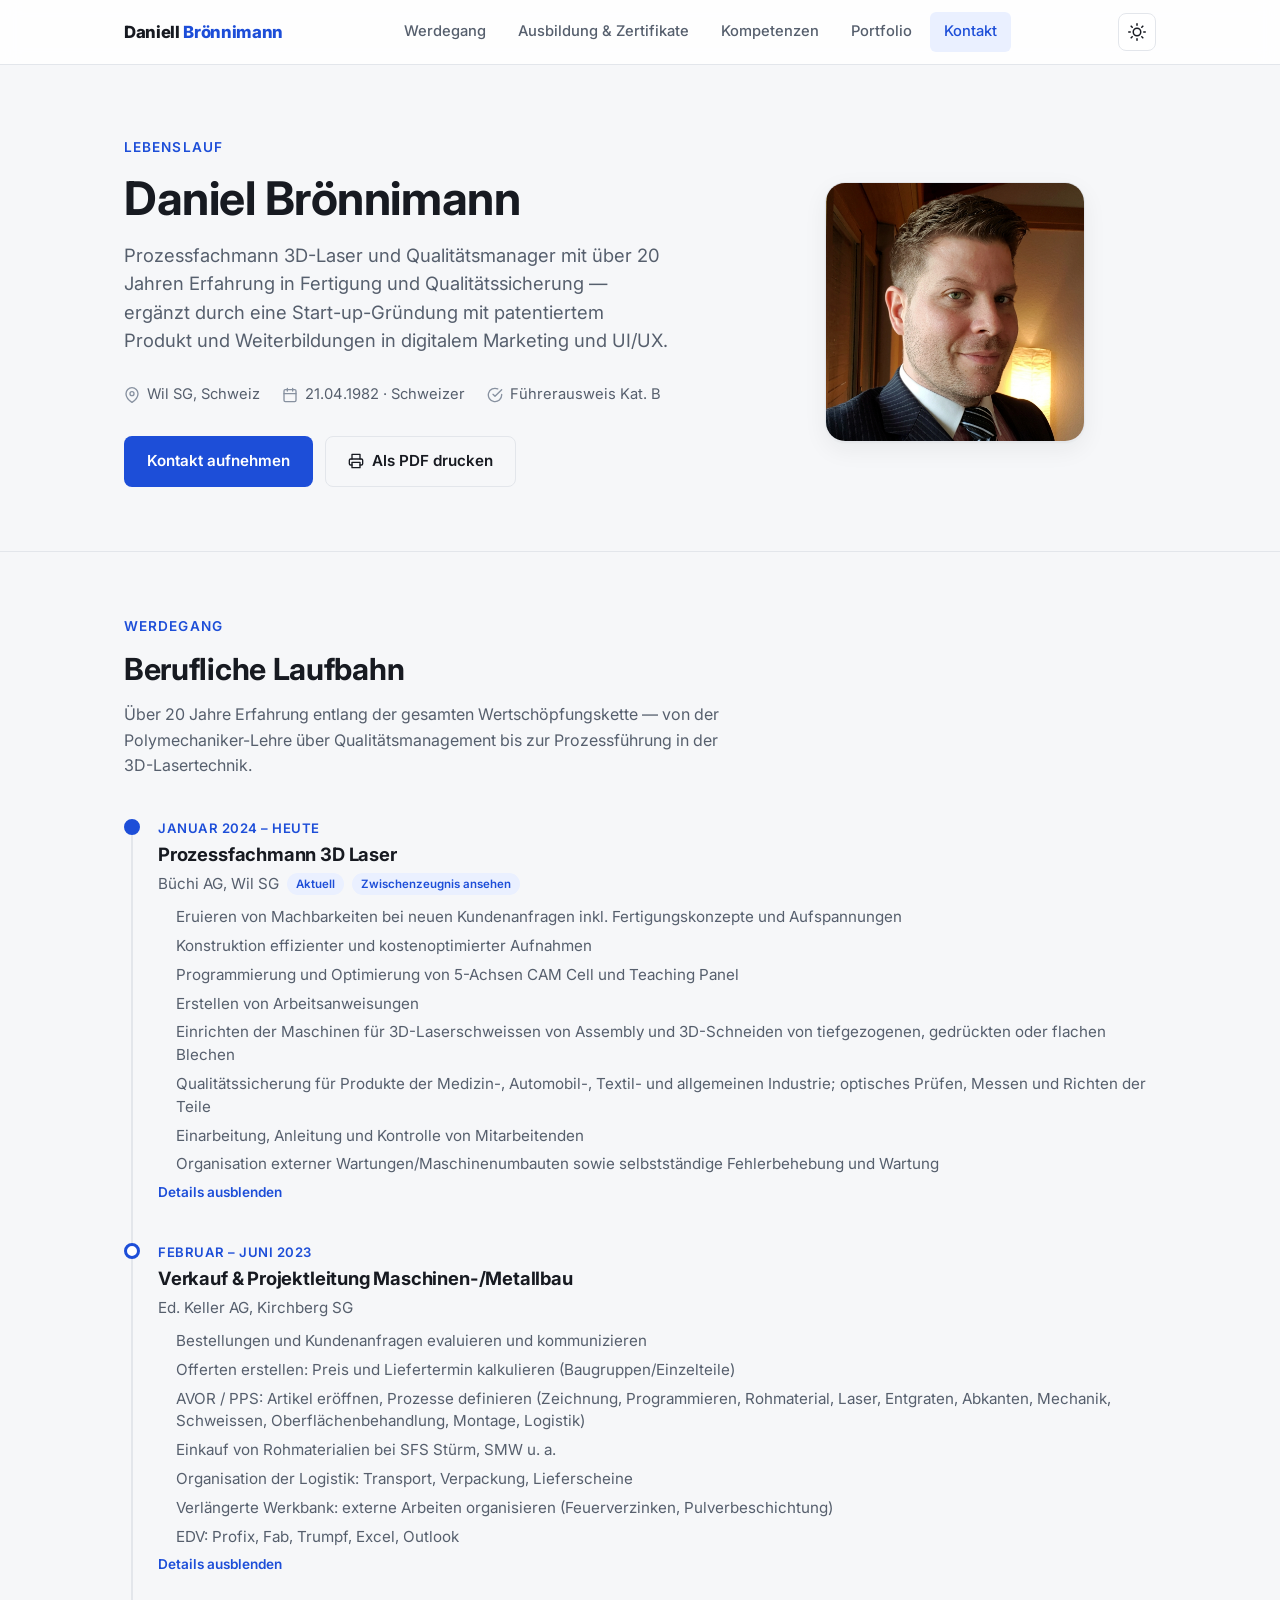
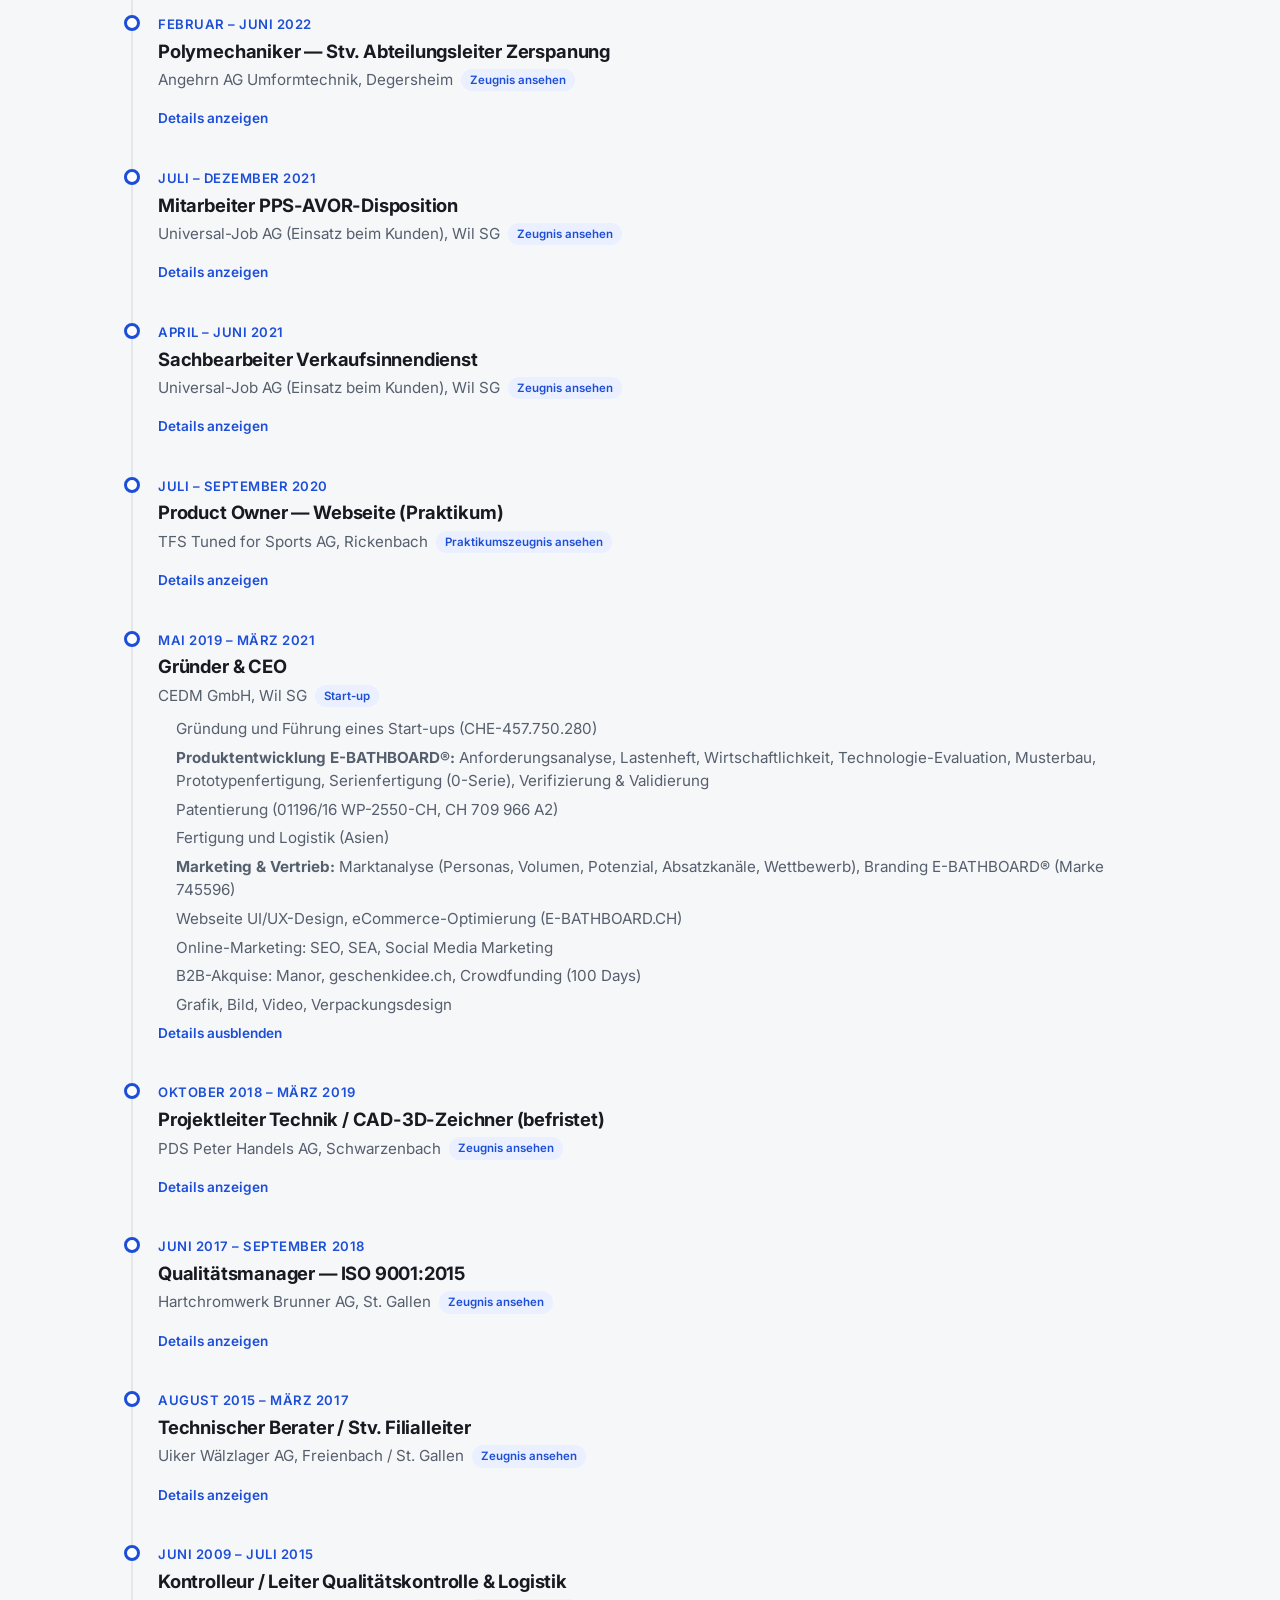
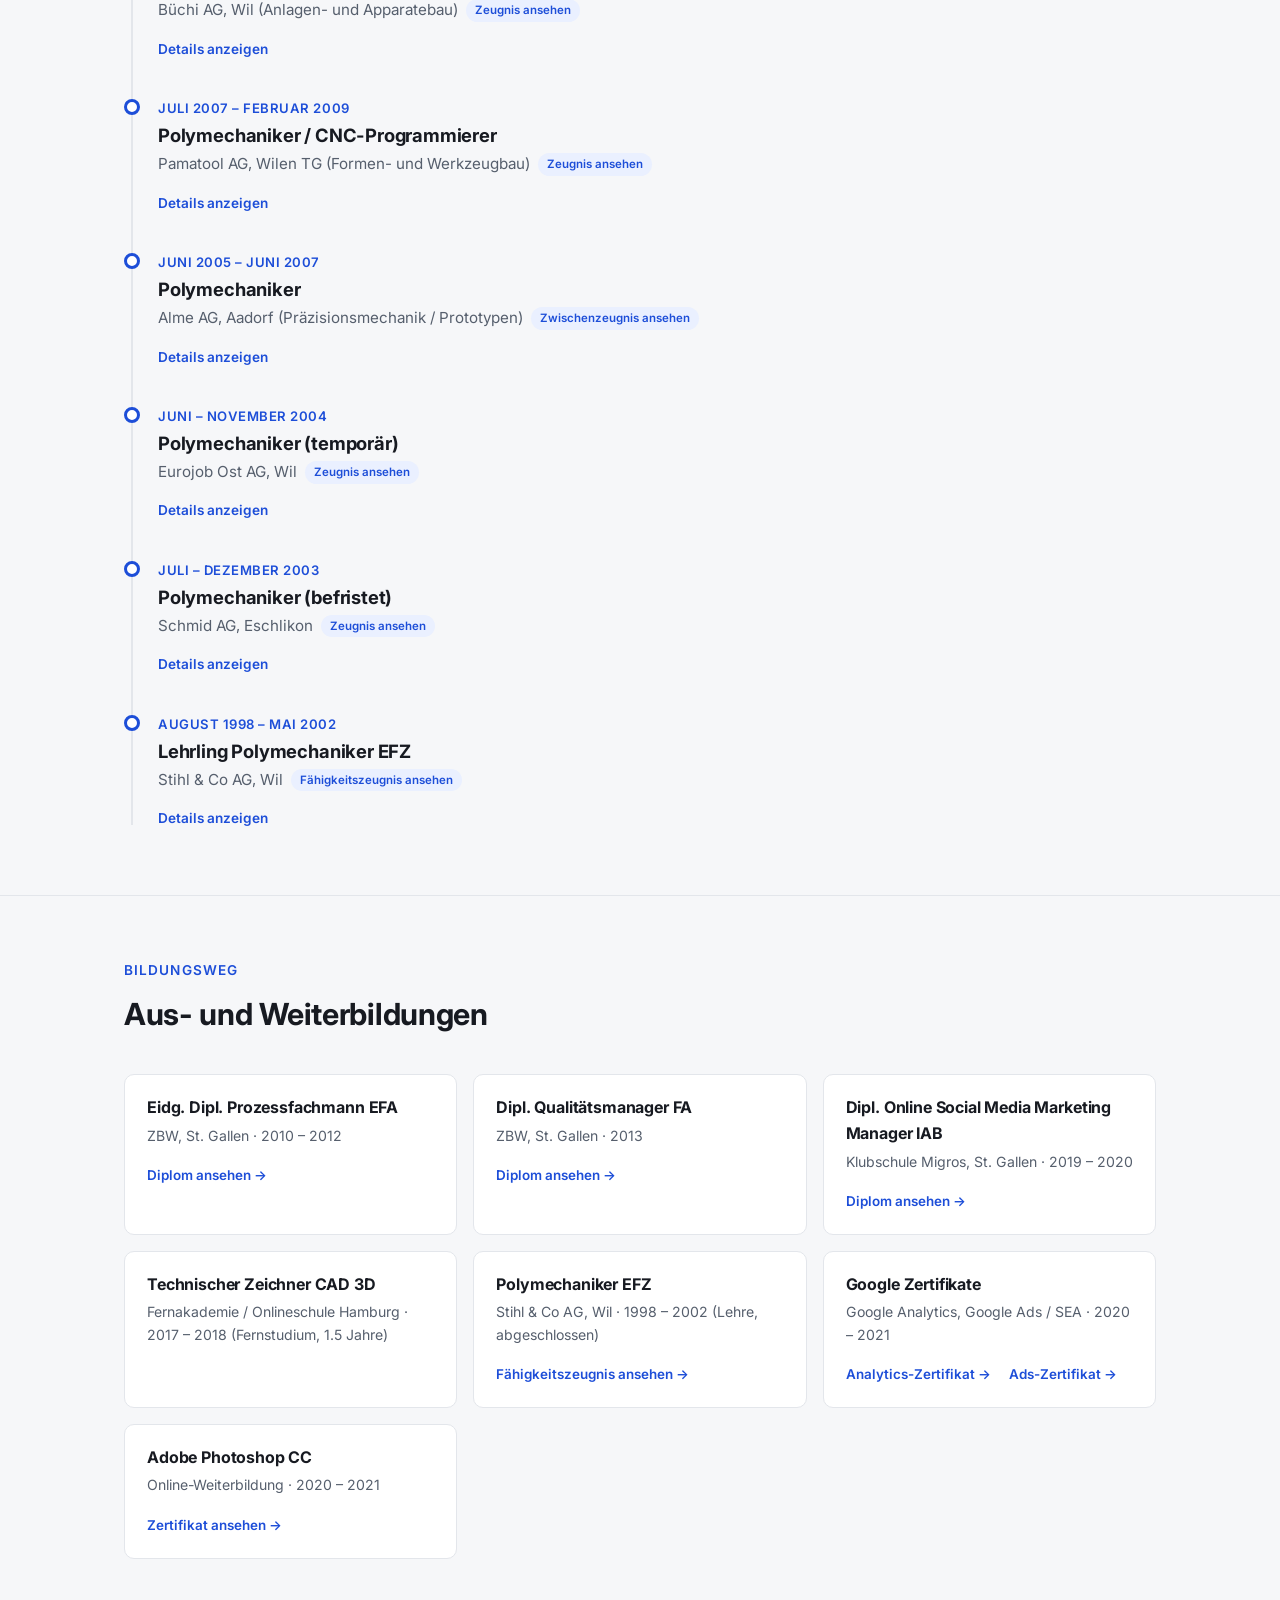
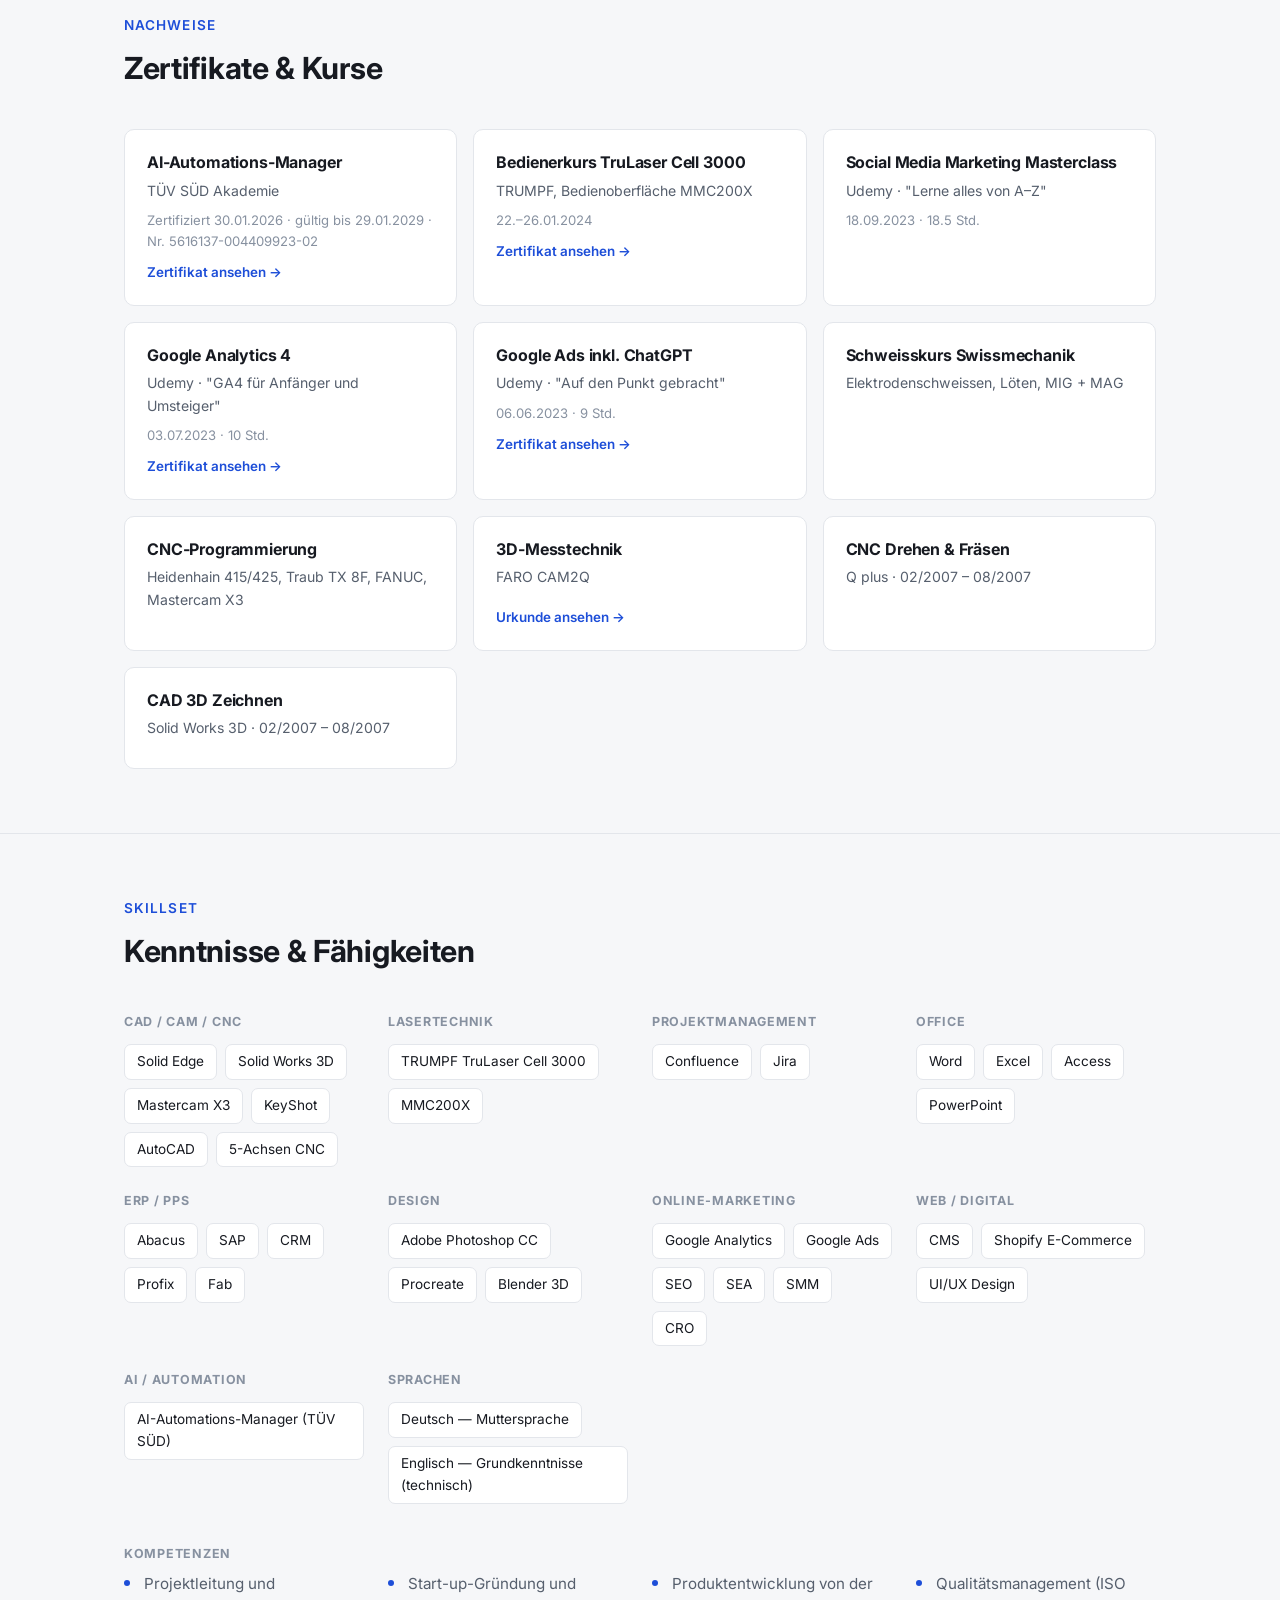
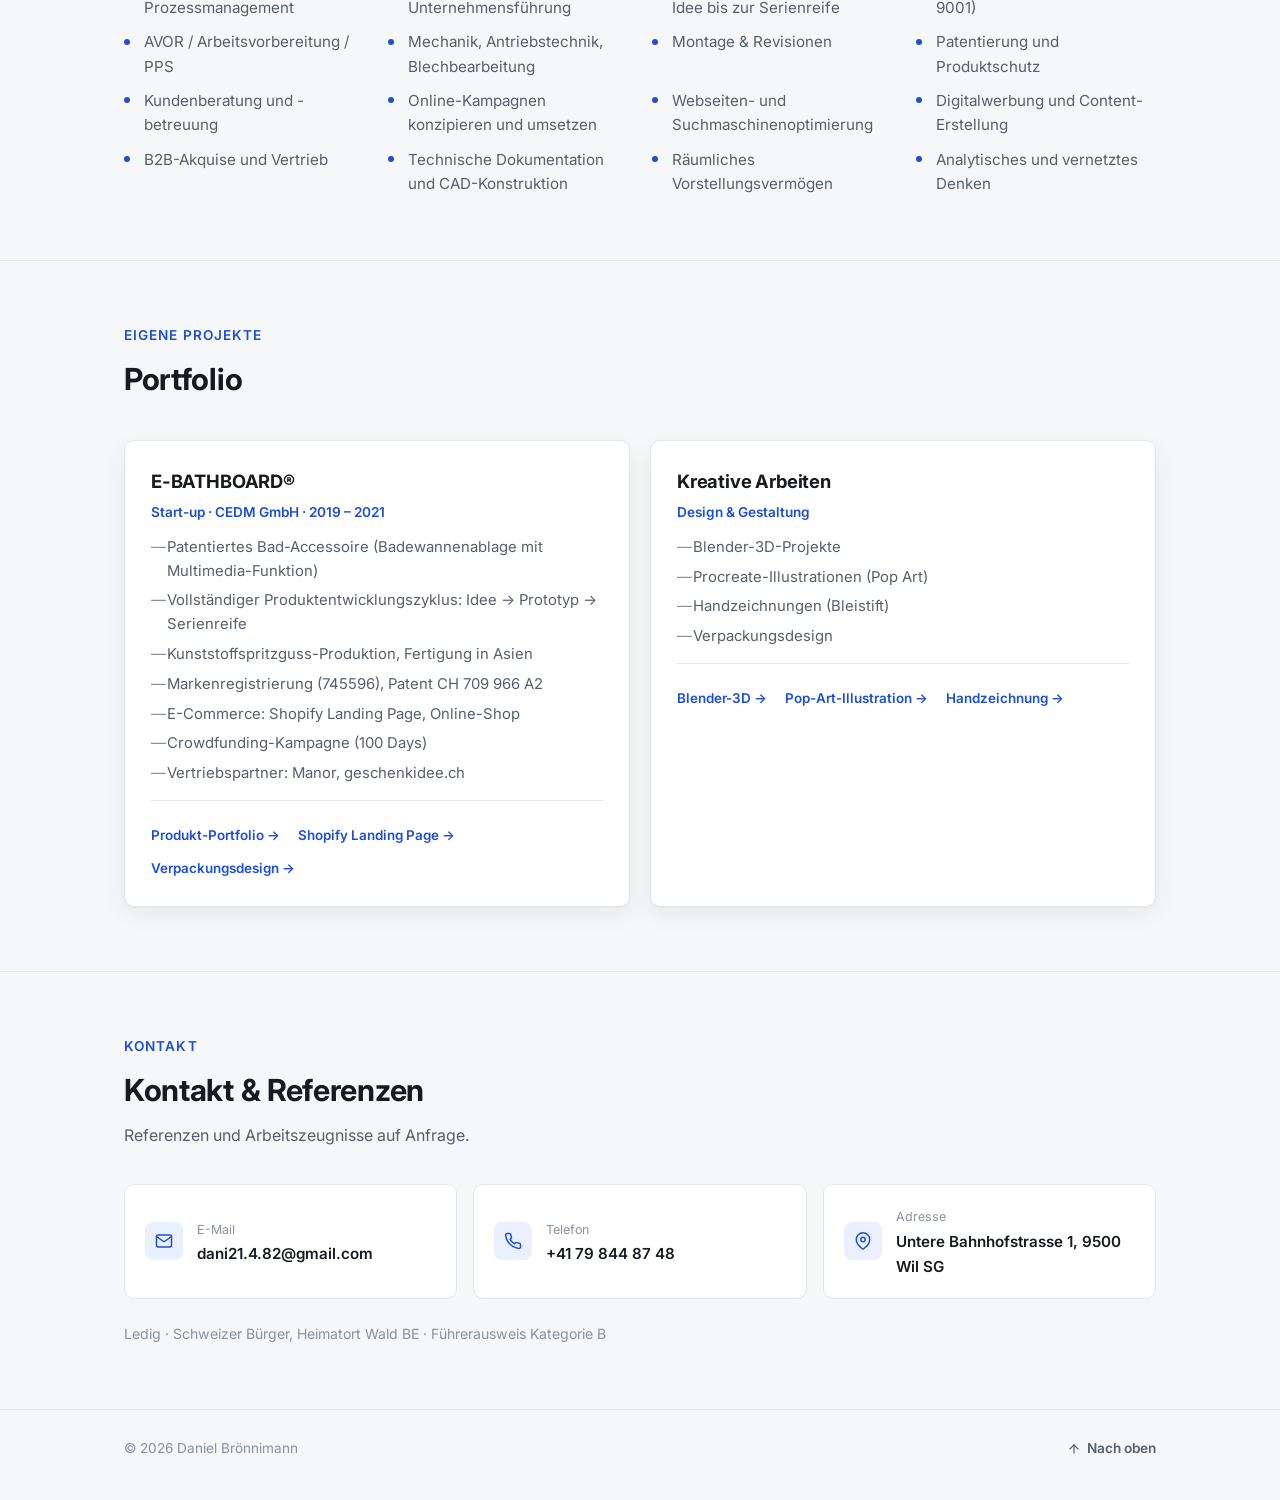
==== commit abd08f09: "Titel Name Daniel mit ll" ====
--- a/index.html
+++ b/index.html
@@ -15,7 +15,7 @@
 
 <header class="site-header">
   <div class="container">
-    <a class="logo" href="#top">Daniel <span>Brönnimann</span></a>
+    <a class="logo" href="#top">Daniell <span>Brönnimann</span></a>
     <nav class="main-nav" id="main-nav" aria-label="Hauptnavigation">
       <a href="#werdegang">Werdegang</a>
       <a href="#ausbildung">Ausbildung &amp; Zertifikate</a>
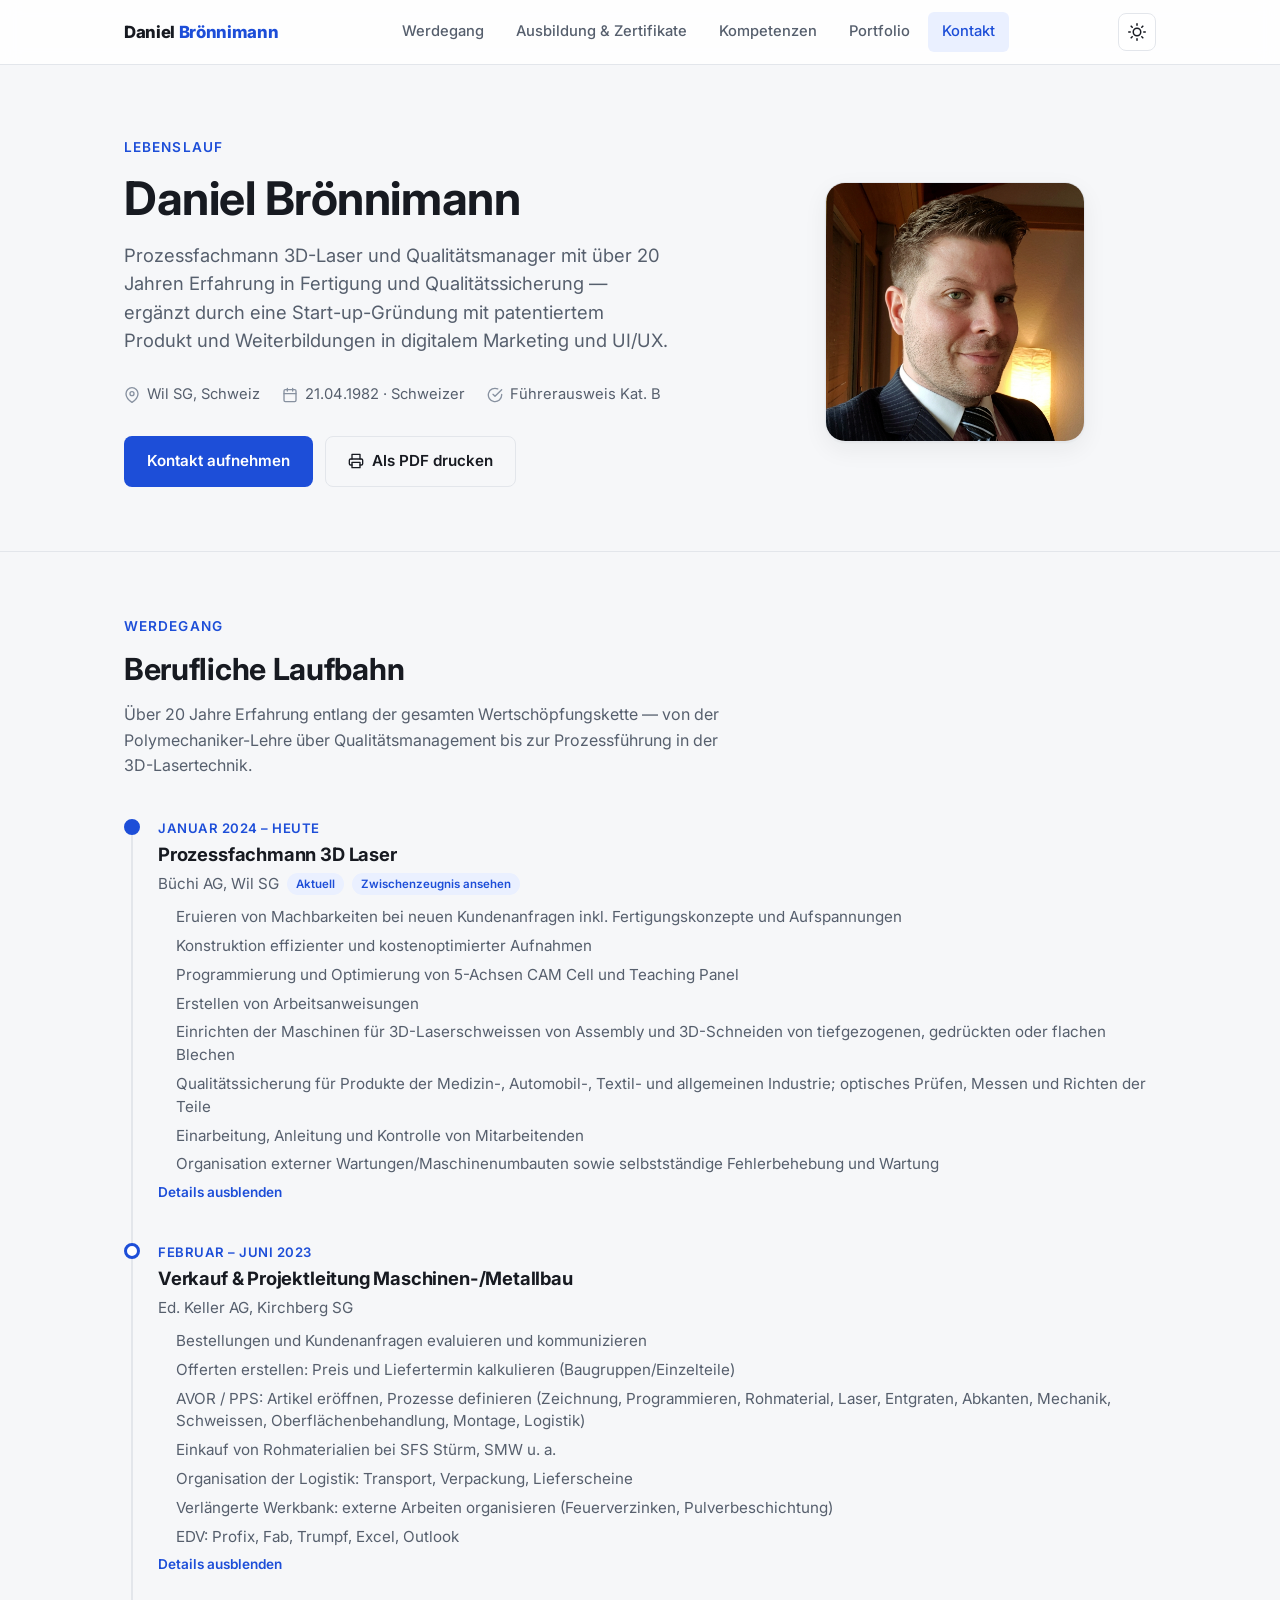
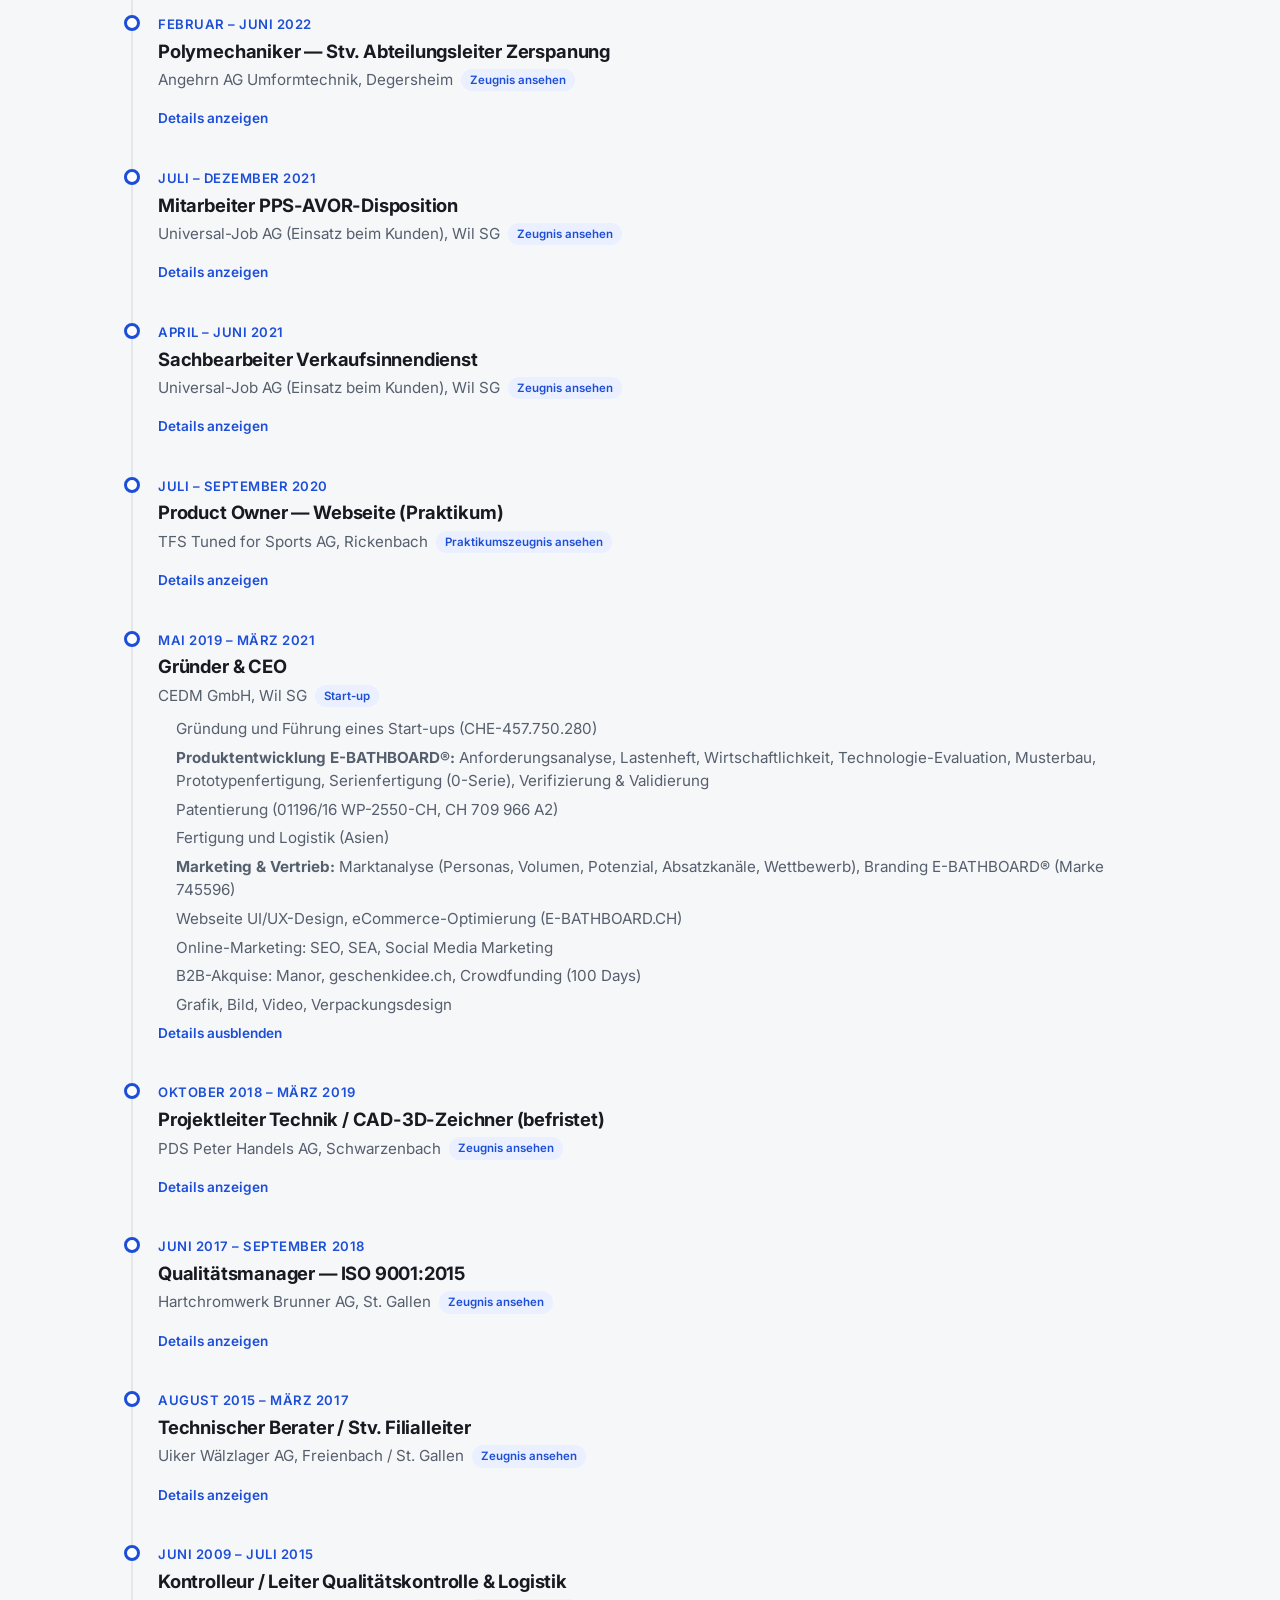
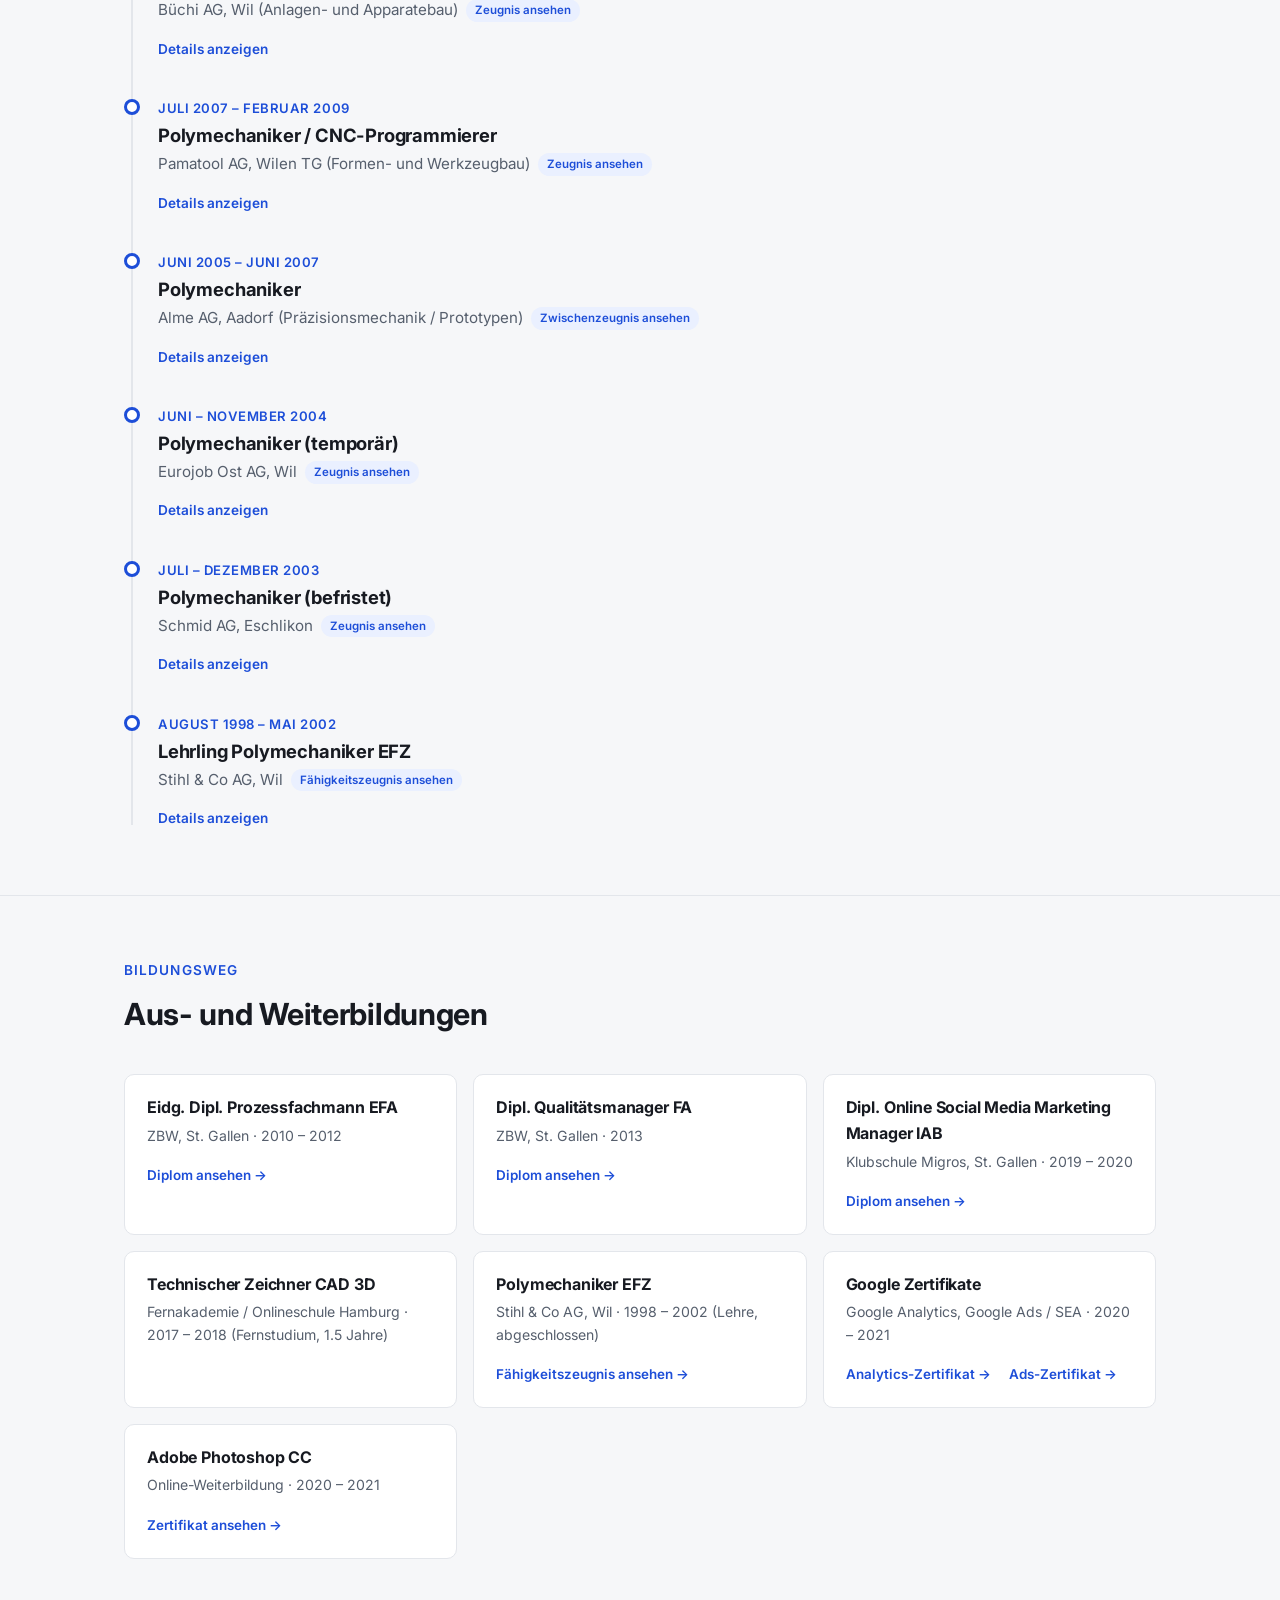
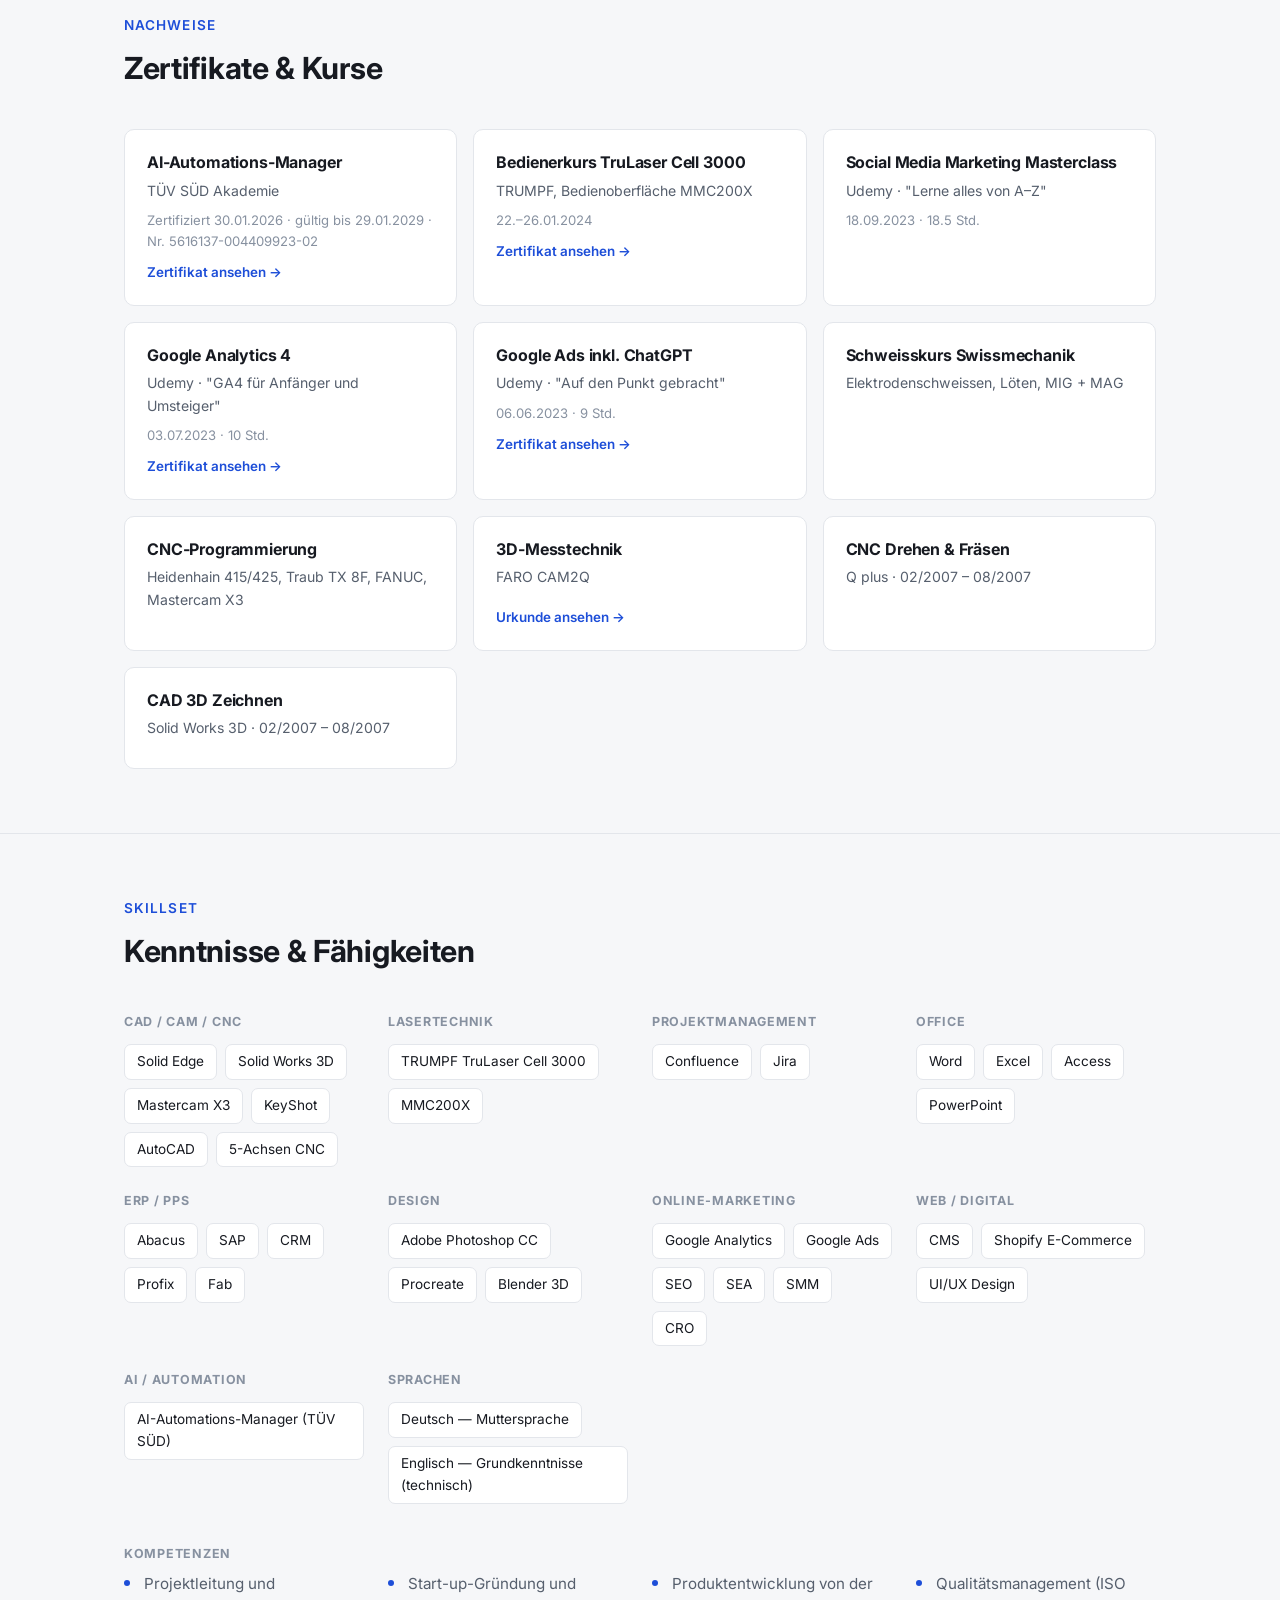
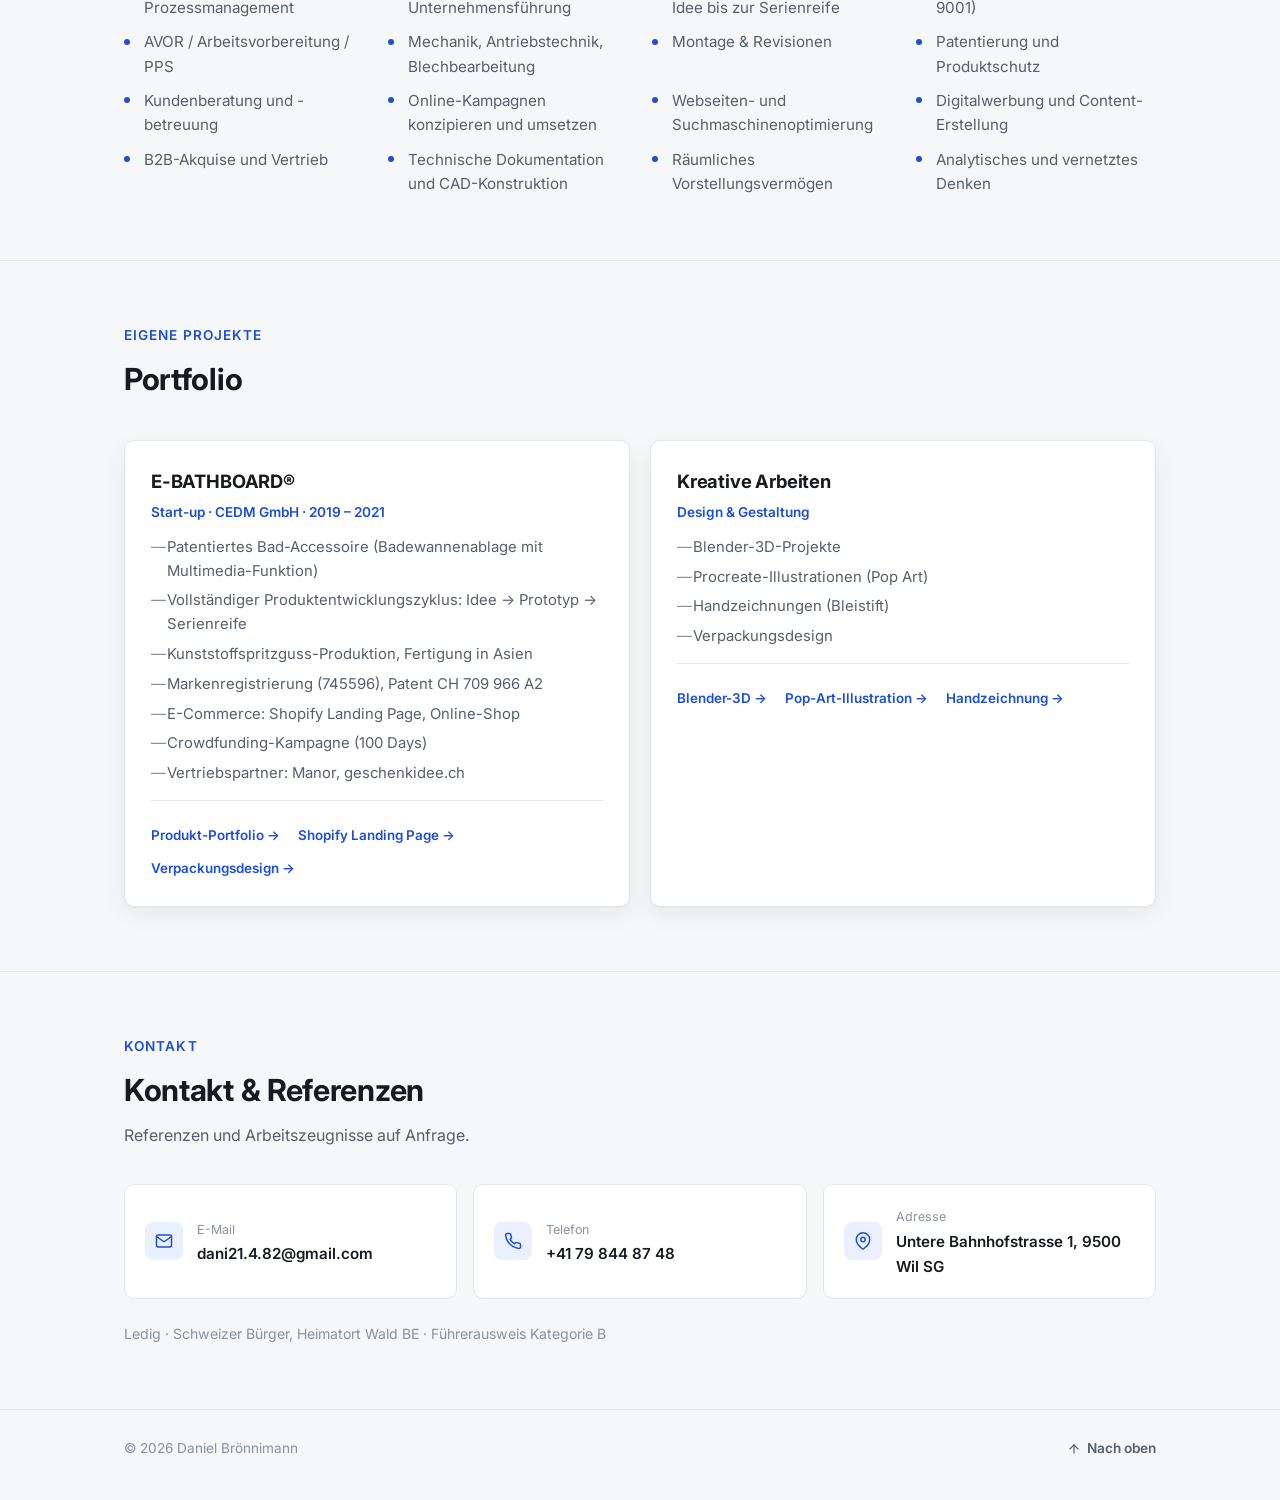
==== commit a49c7d67: "Update index.html" ====
--- a/index.html
+++ b/index.html
@@ -15,7 +15,7 @@
 
 <header class="site-header">
   <div class="container">
-    <a class="logo" href="#top">Daniell <span>Brönnimann</span></a>
+    <a class="logo" href="#top">Daniel <span>Brönnimann</span></a>
     <nav class="main-nav" id="main-nav" aria-label="Hauptnavigation">
       <a href="#werdegang">Werdegang</a>
       <a href="#ausbildung">Ausbildung &amp; Zertifikate</a>
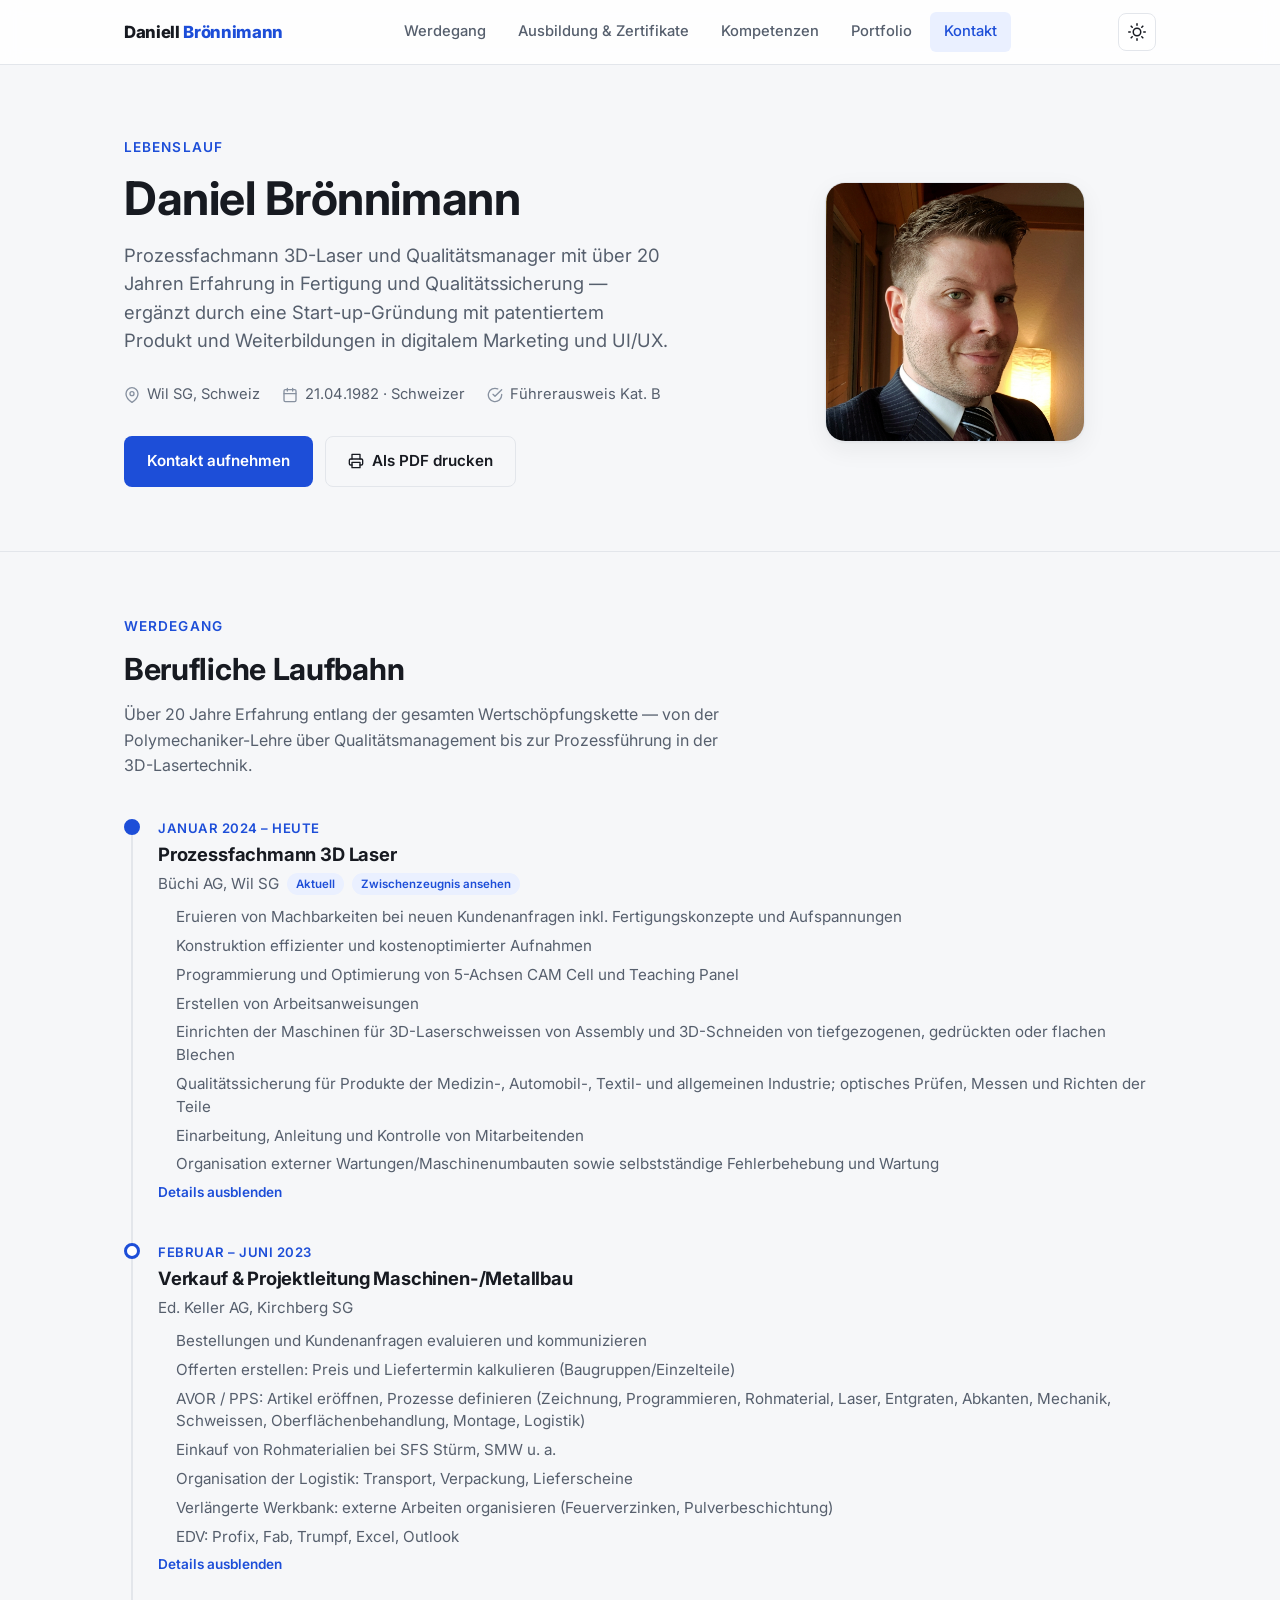
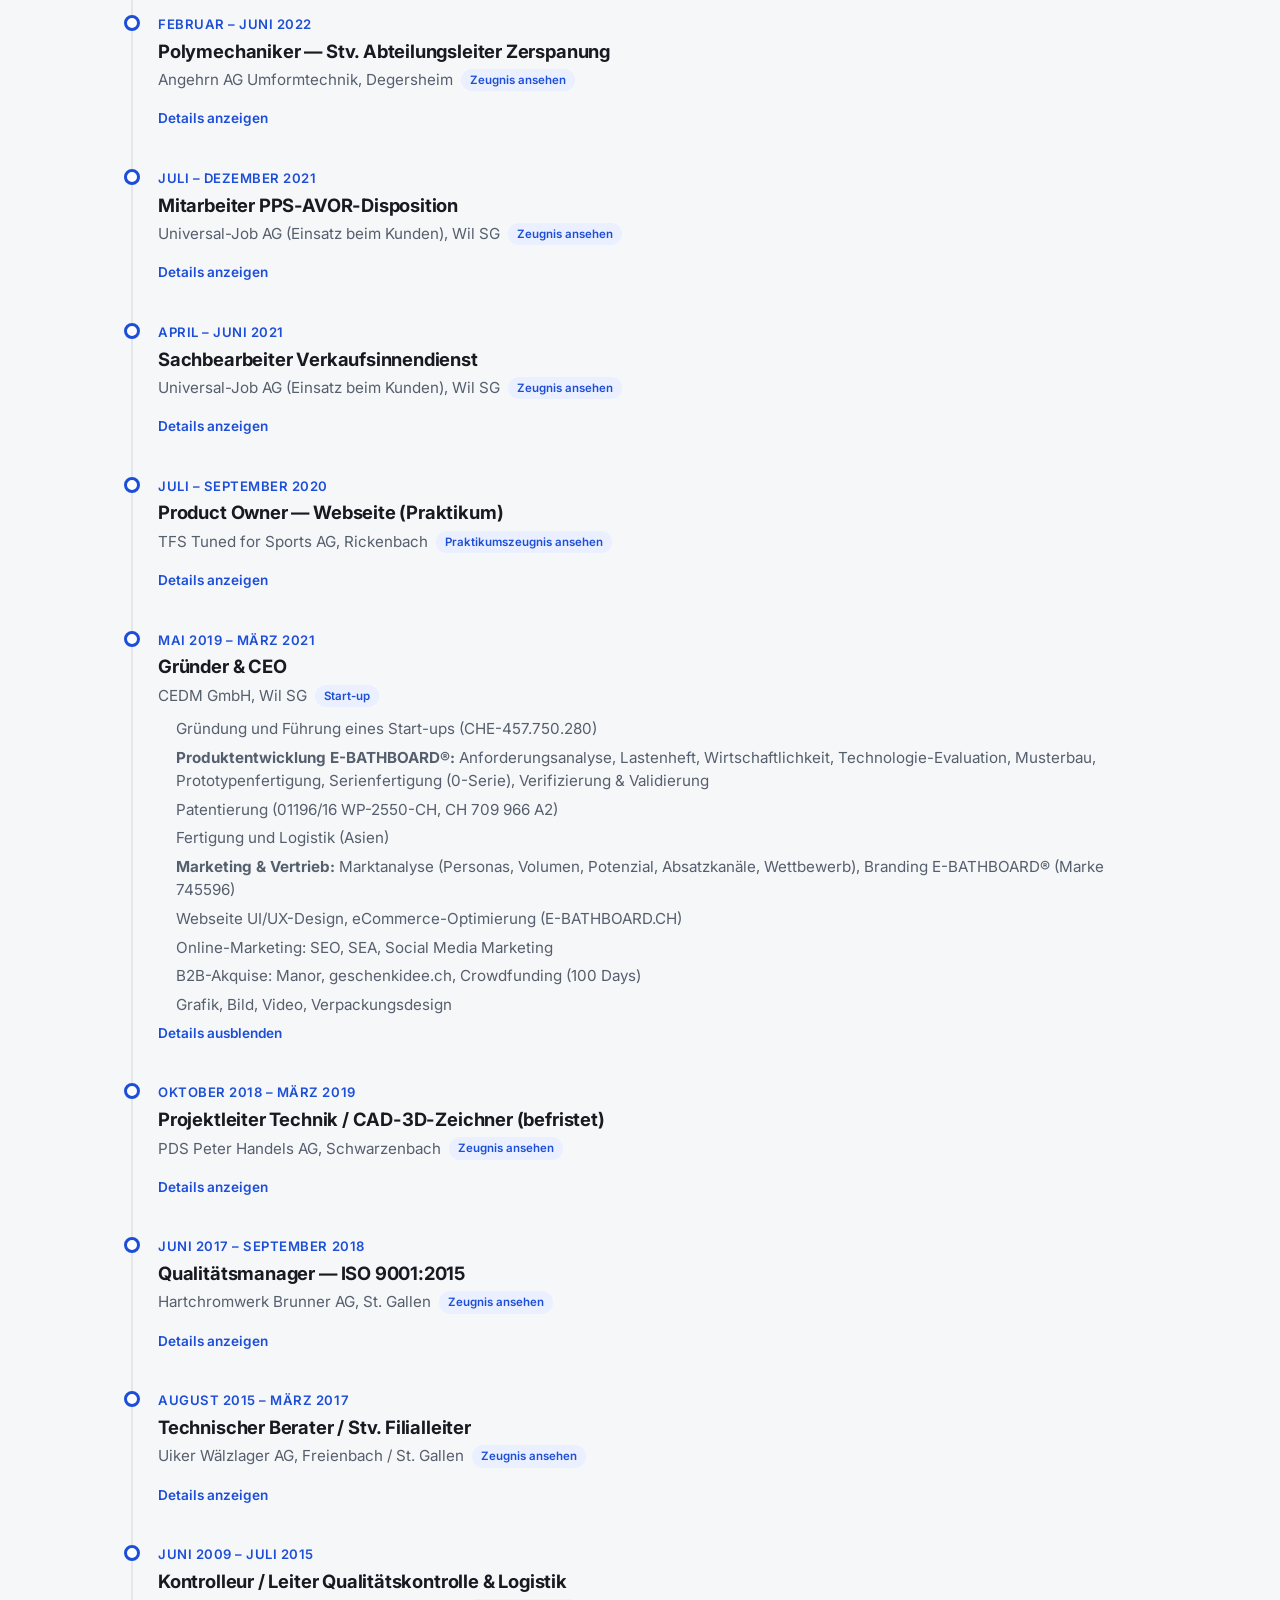
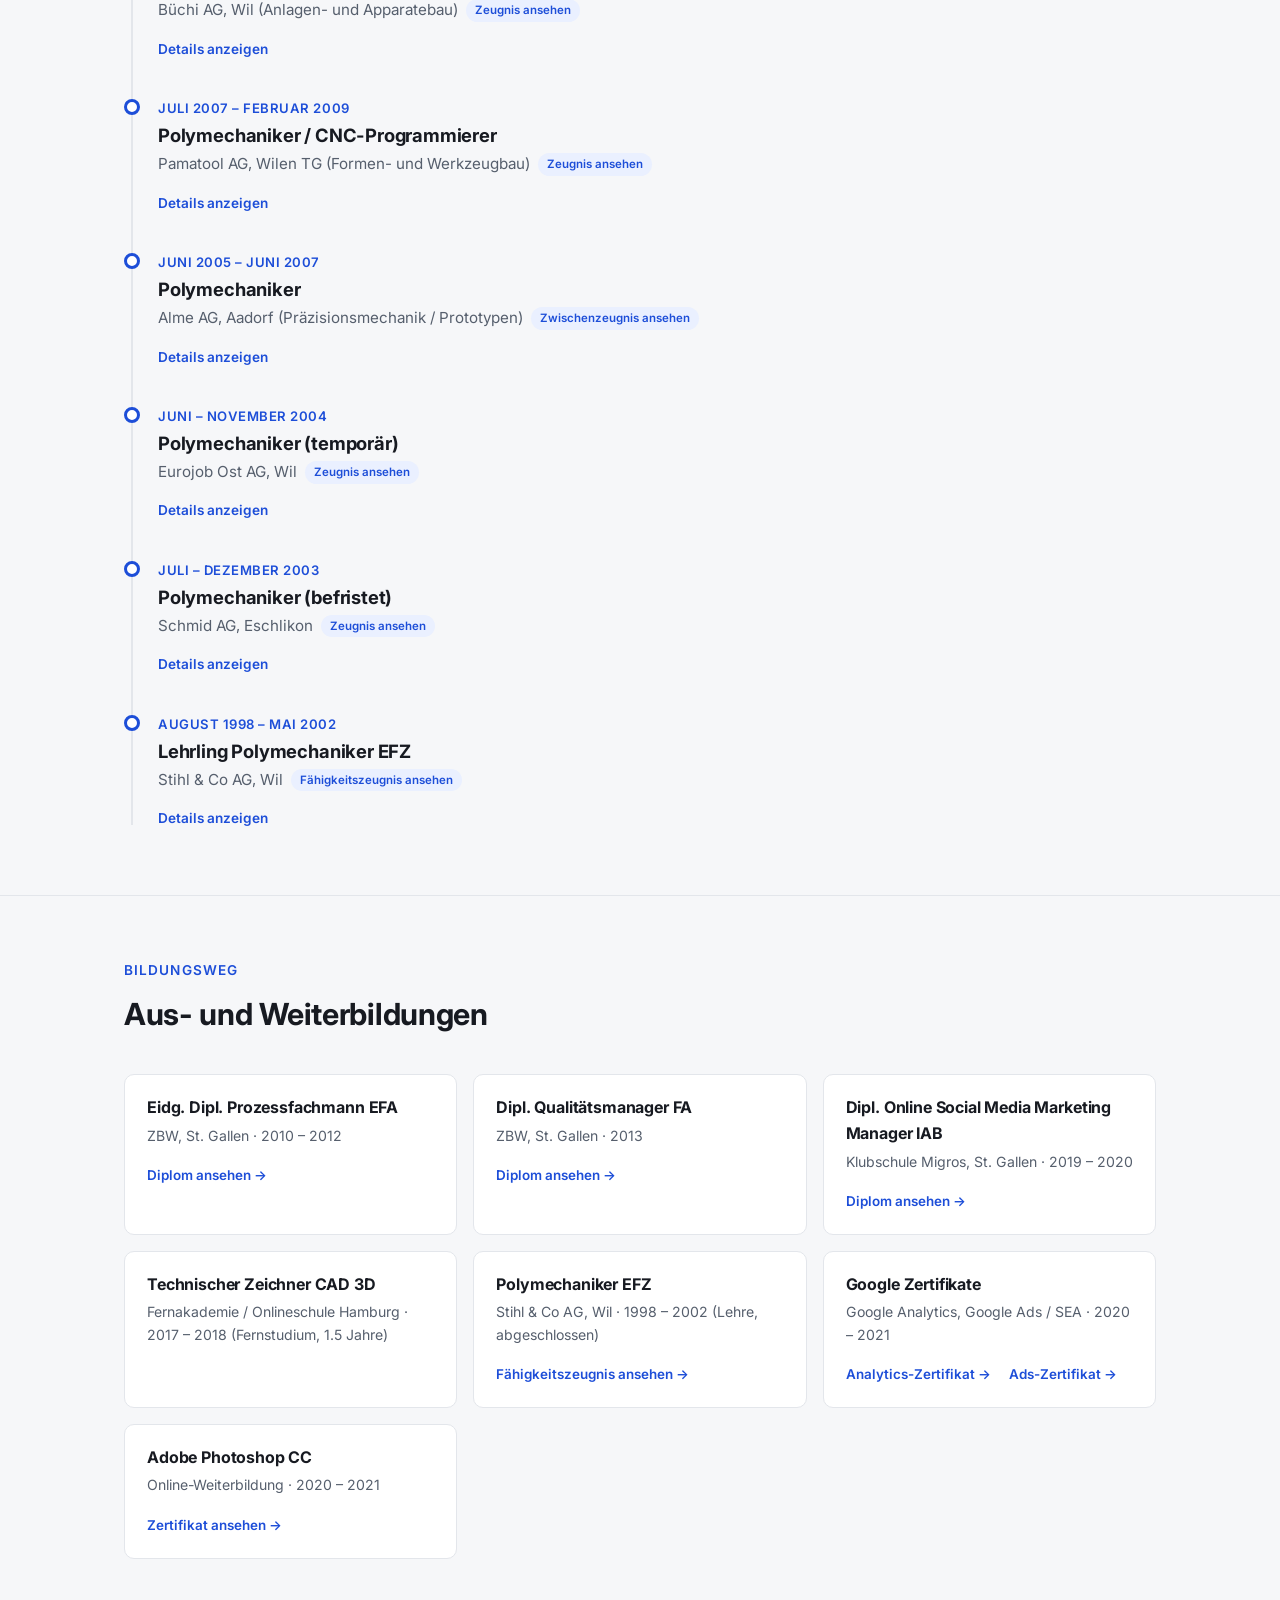
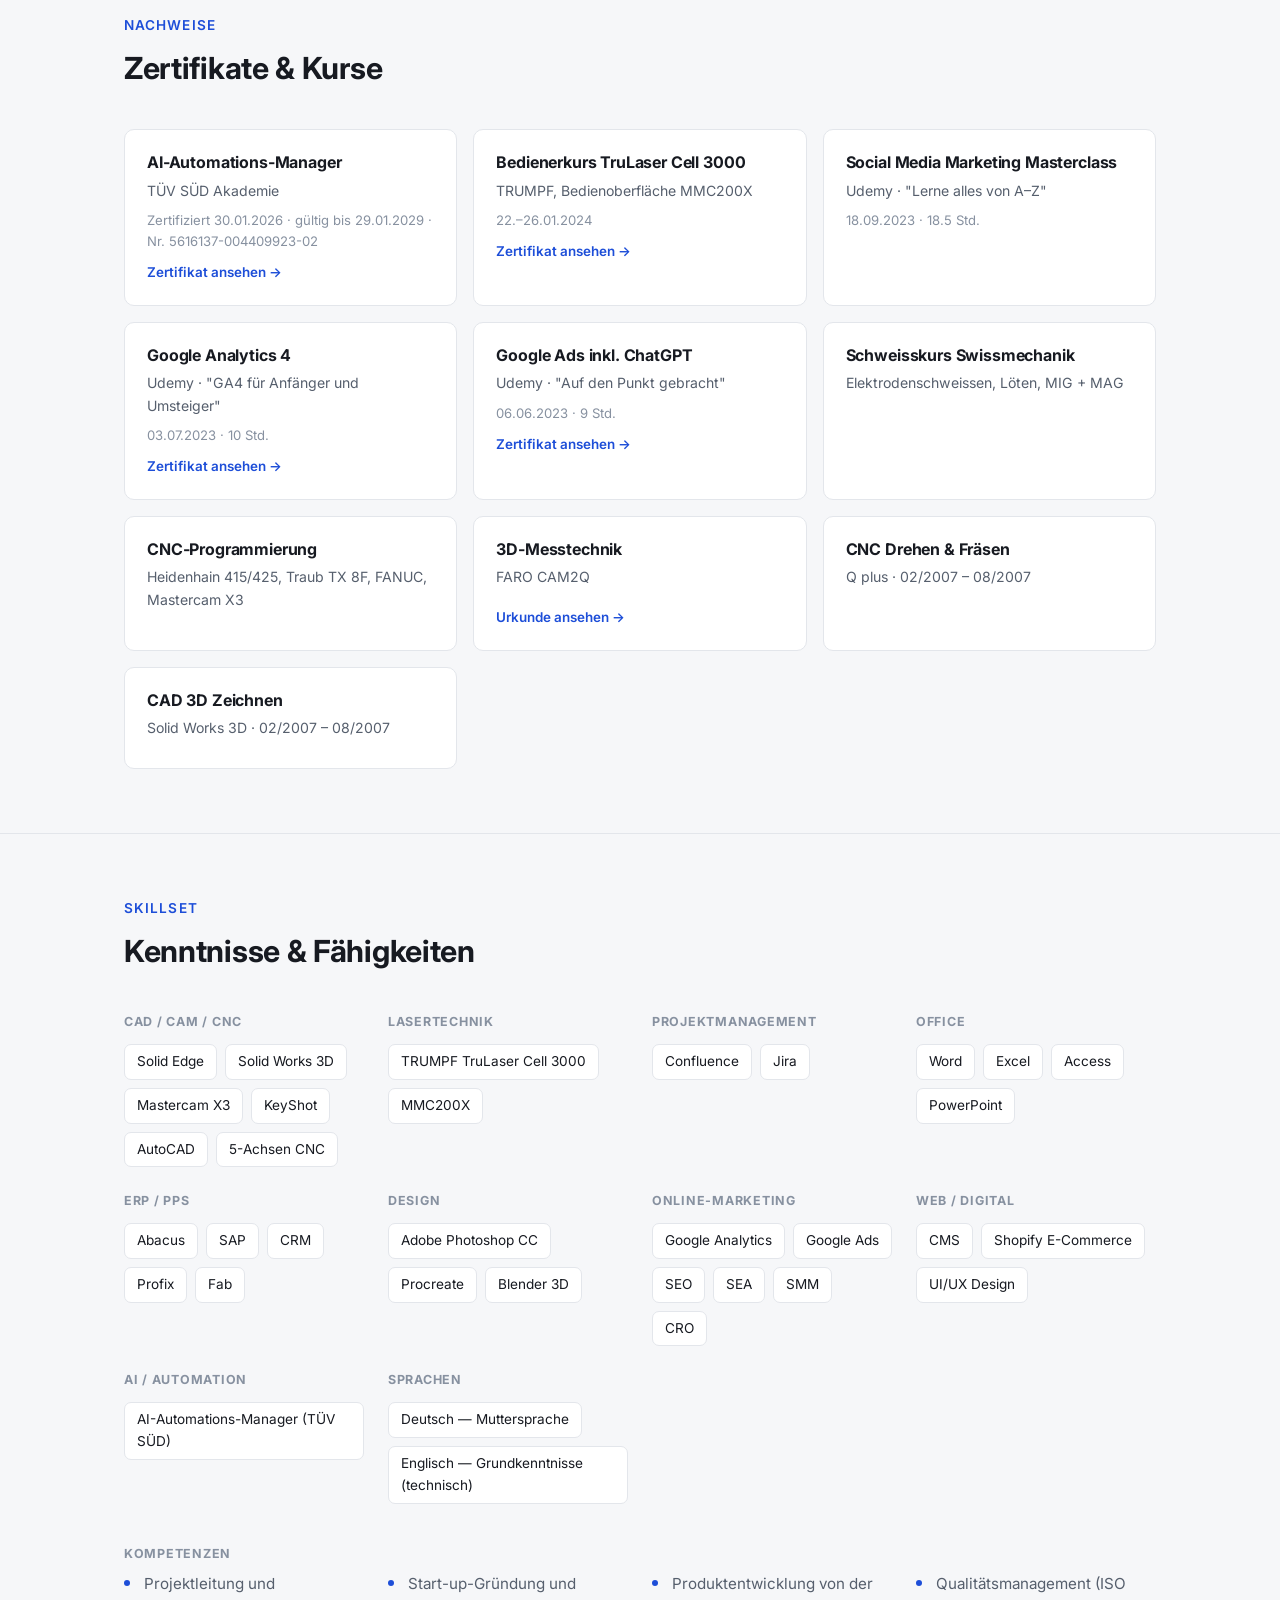
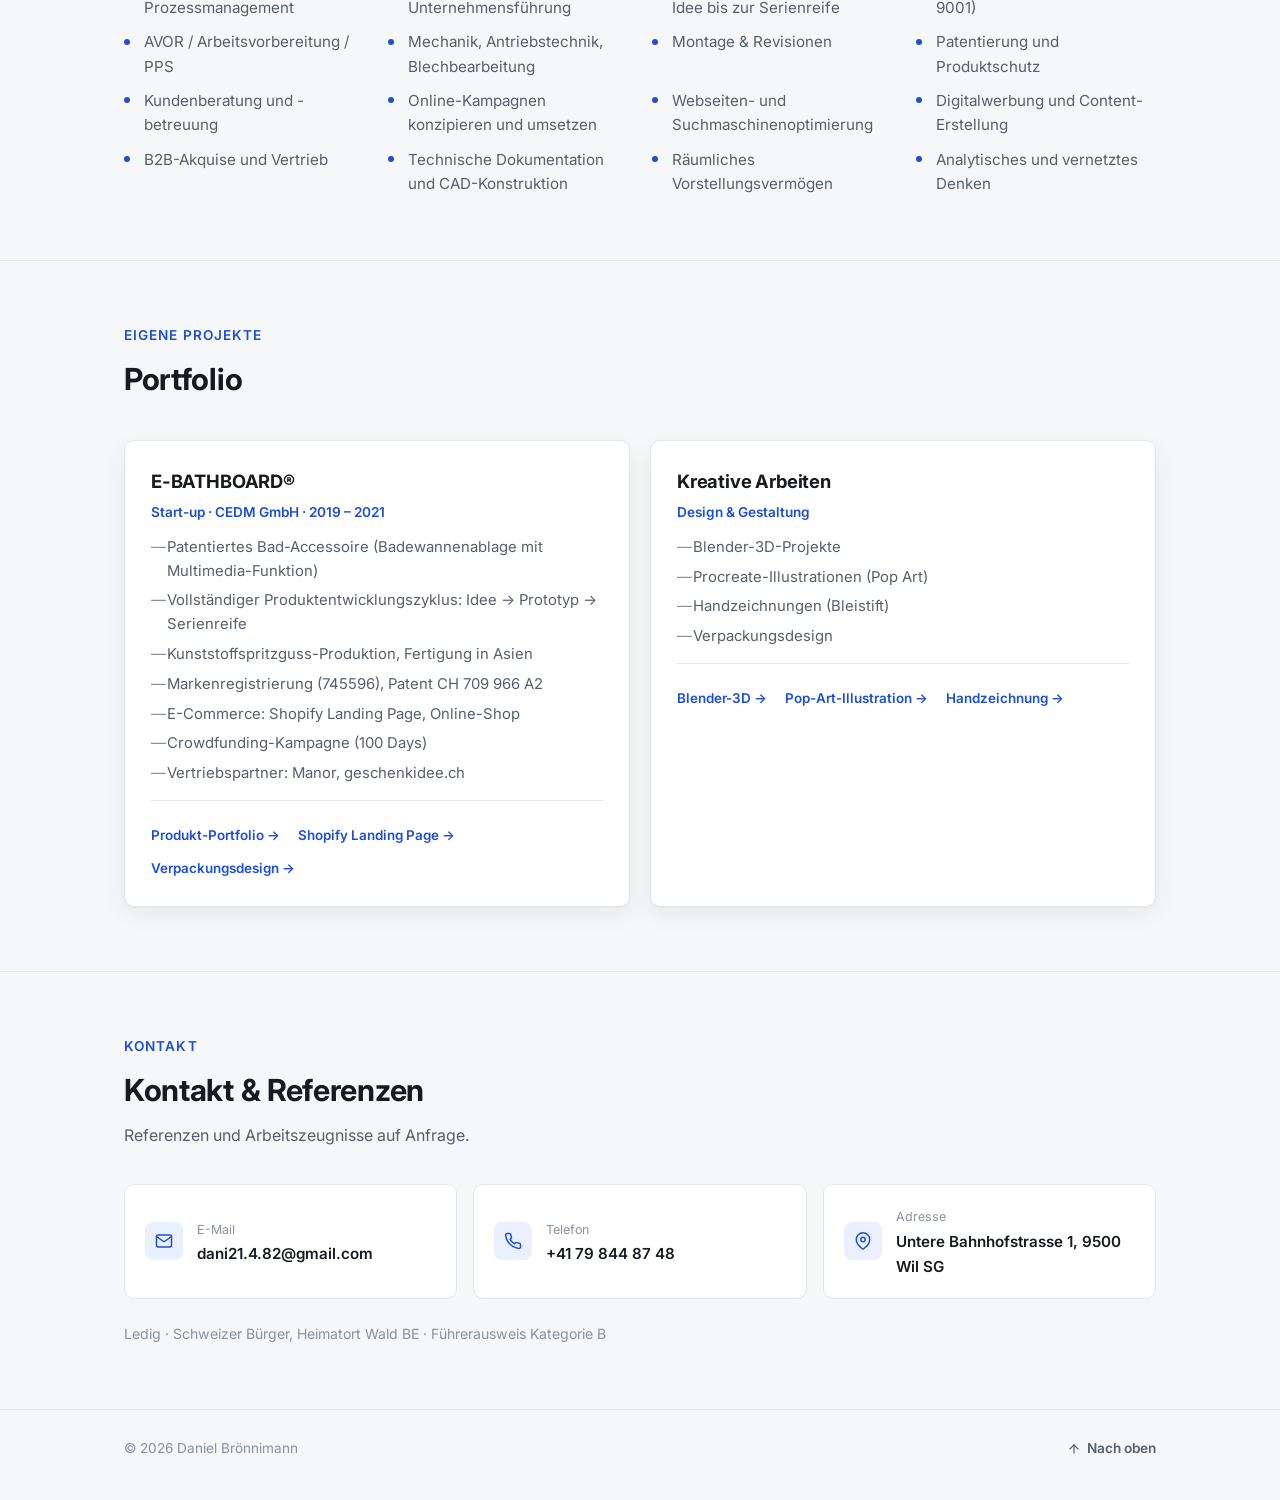
==== commit ef24f399: "Test 02" ====
--- a/index.html
+++ b/index.html
@@ -15,7 +15,7 @@
 
 <header class="site-header">
   <div class="container">
-    <a class="logo" href="#top">Daniel <span>Brönnimann</span></a>
+    <a class="logo" href="#top">Daniell <span>Brönnimann</span></a>
     <nav class="main-nav" id="main-nav" aria-label="Hauptnavigation">
       <a href="#werdegang">Werdegang</a>
       <a href="#ausbildung">Ausbildung &amp; Zertifikate</a>
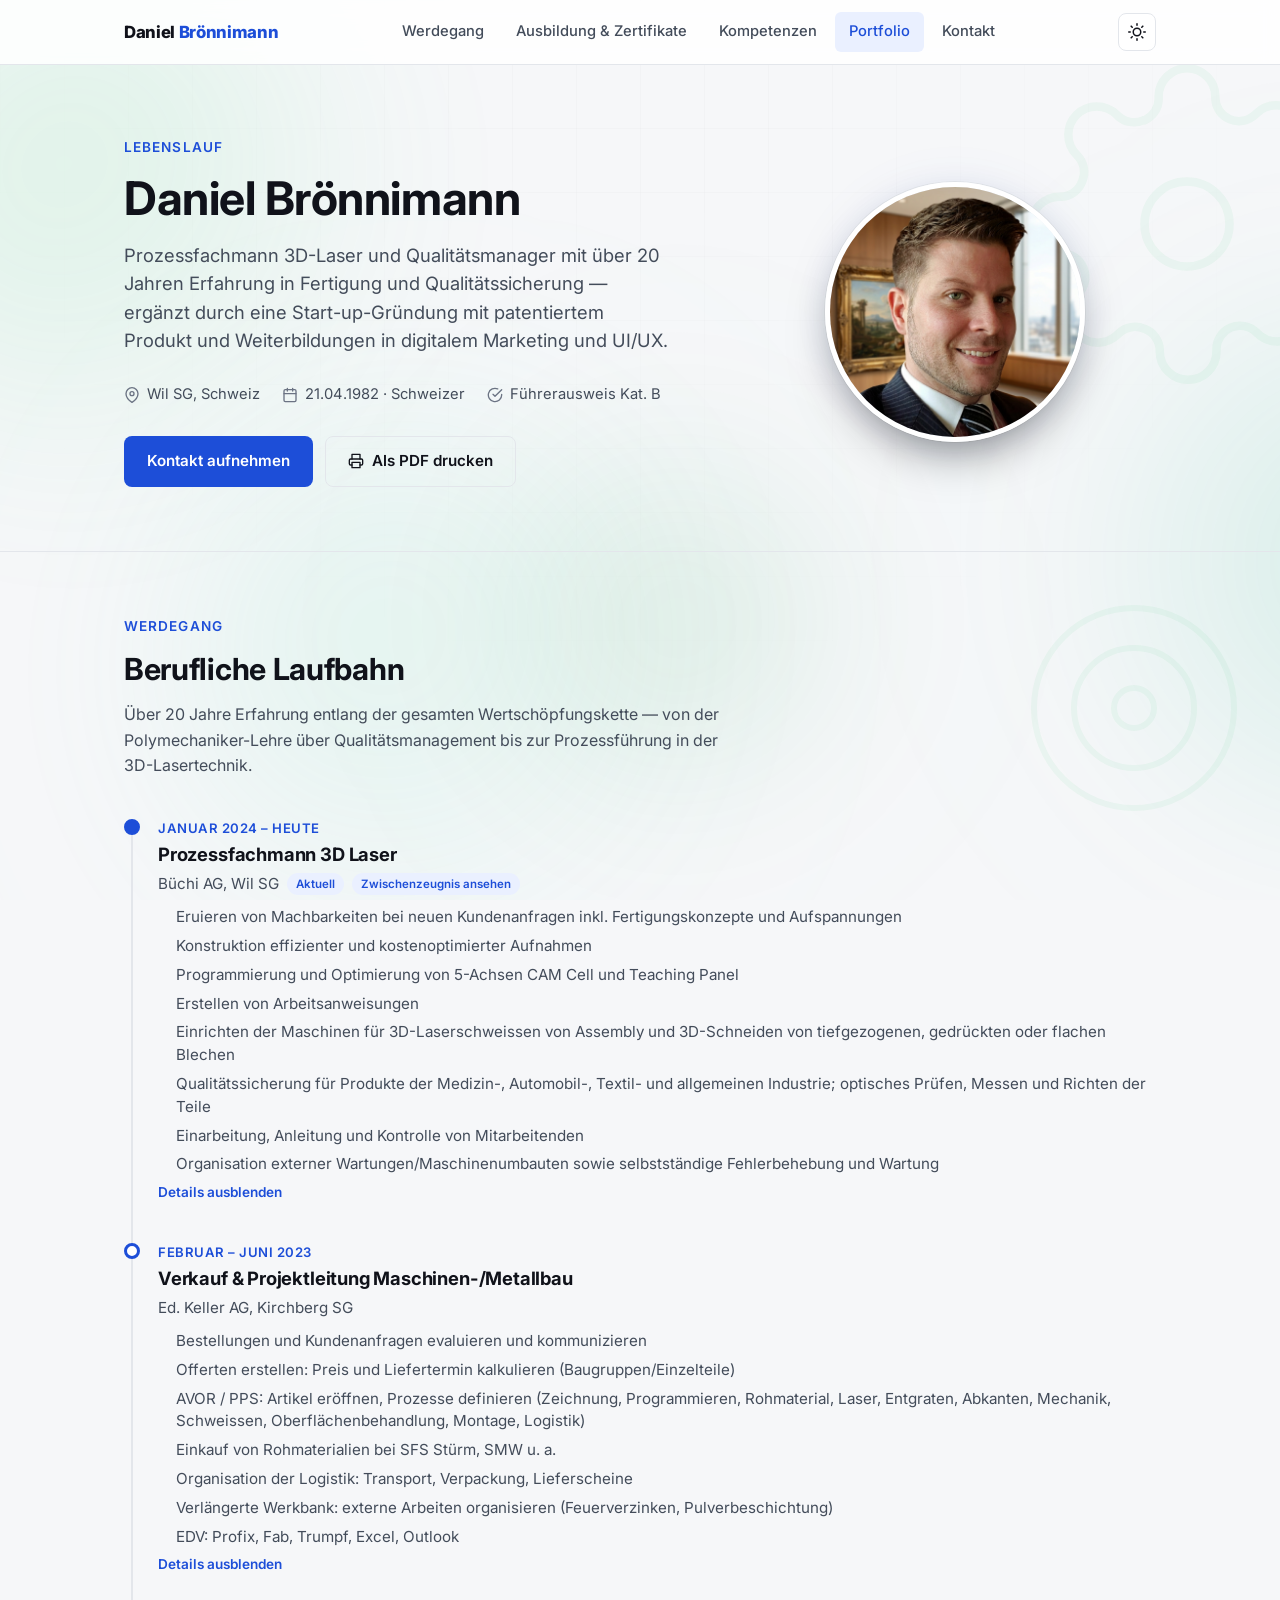
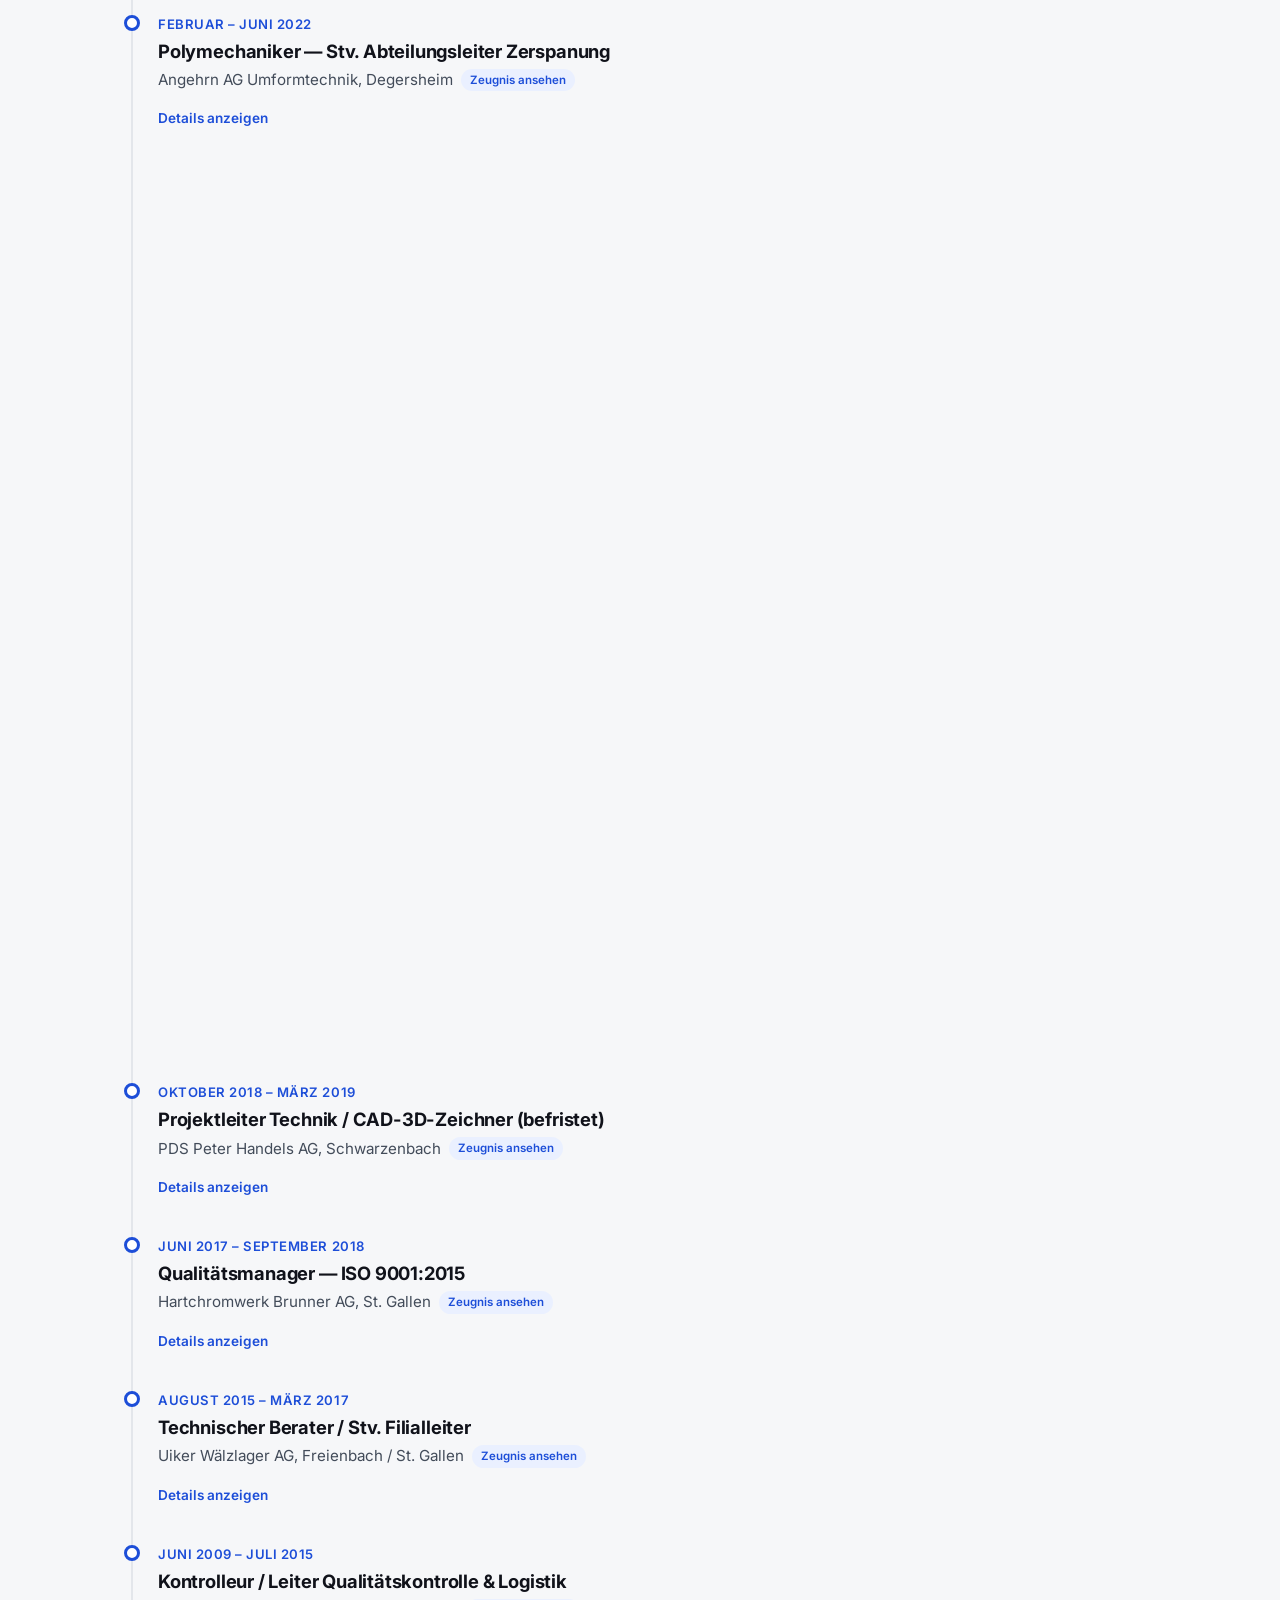
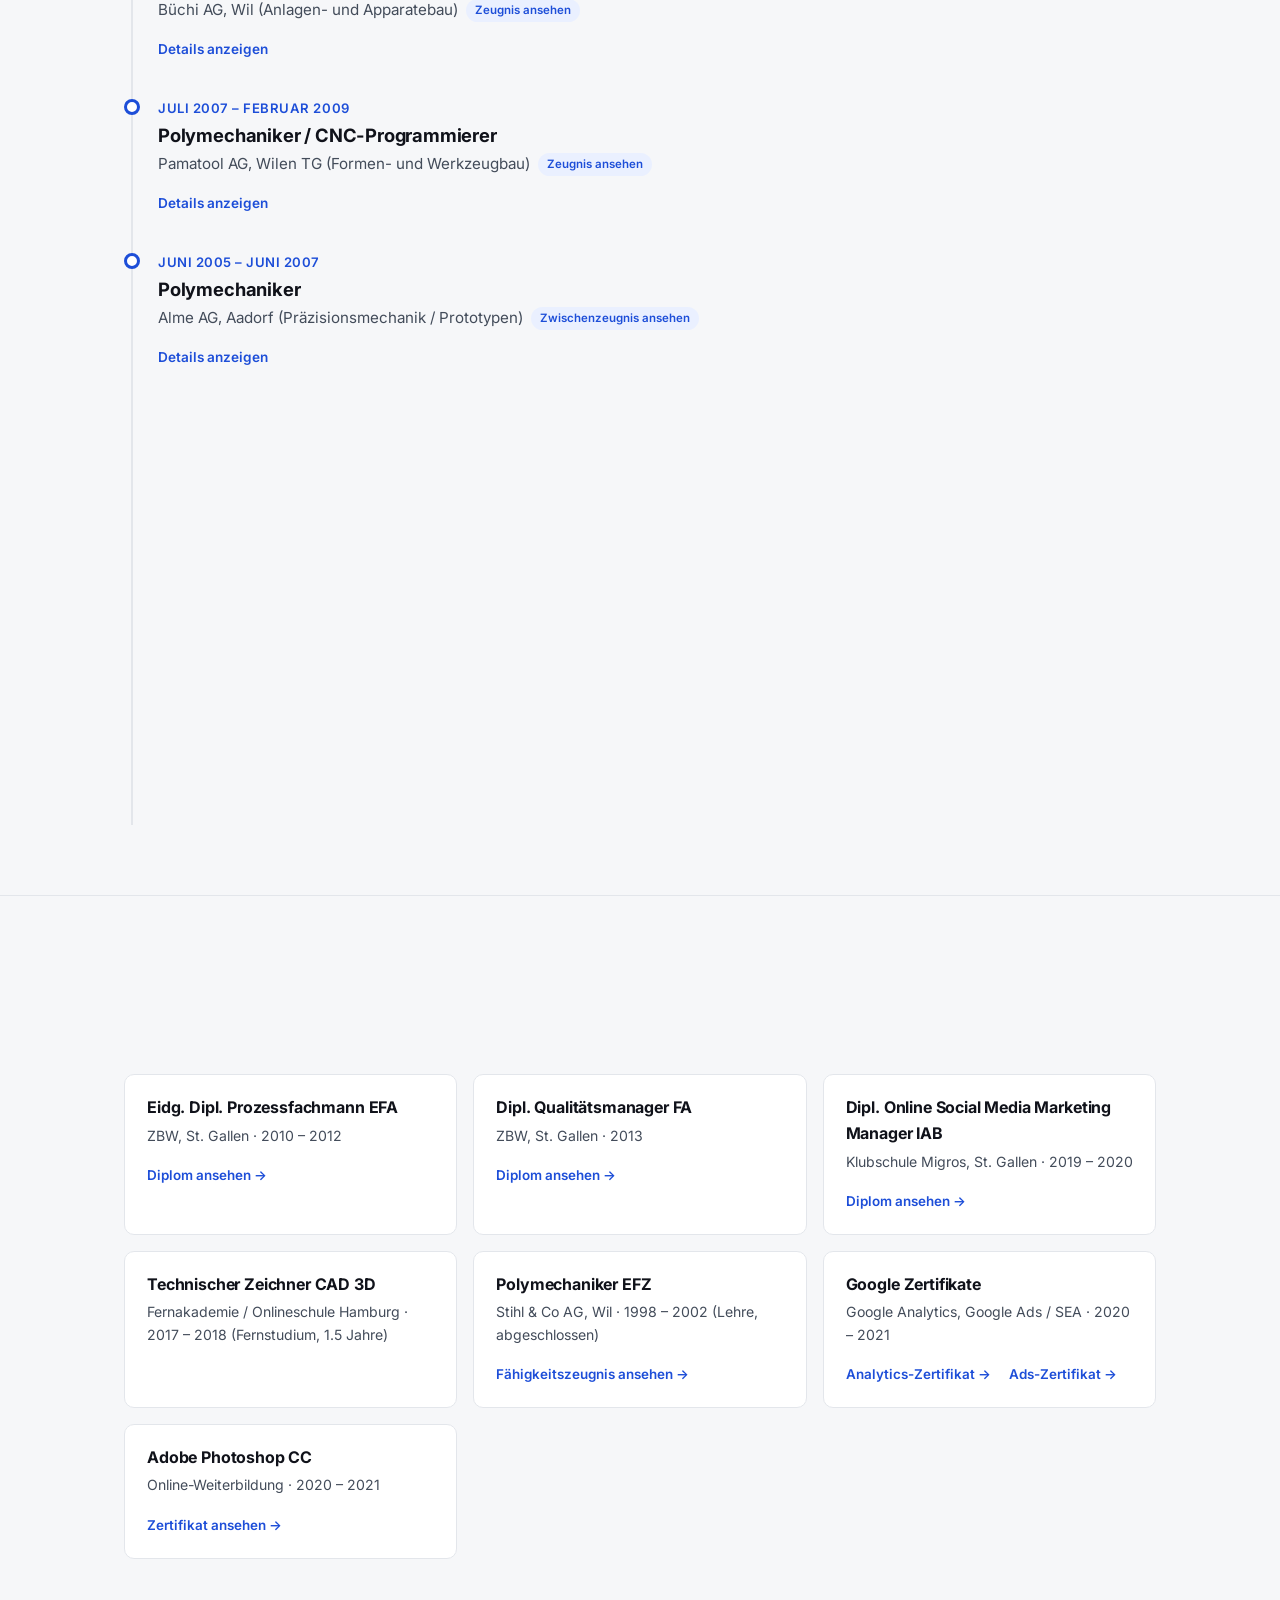
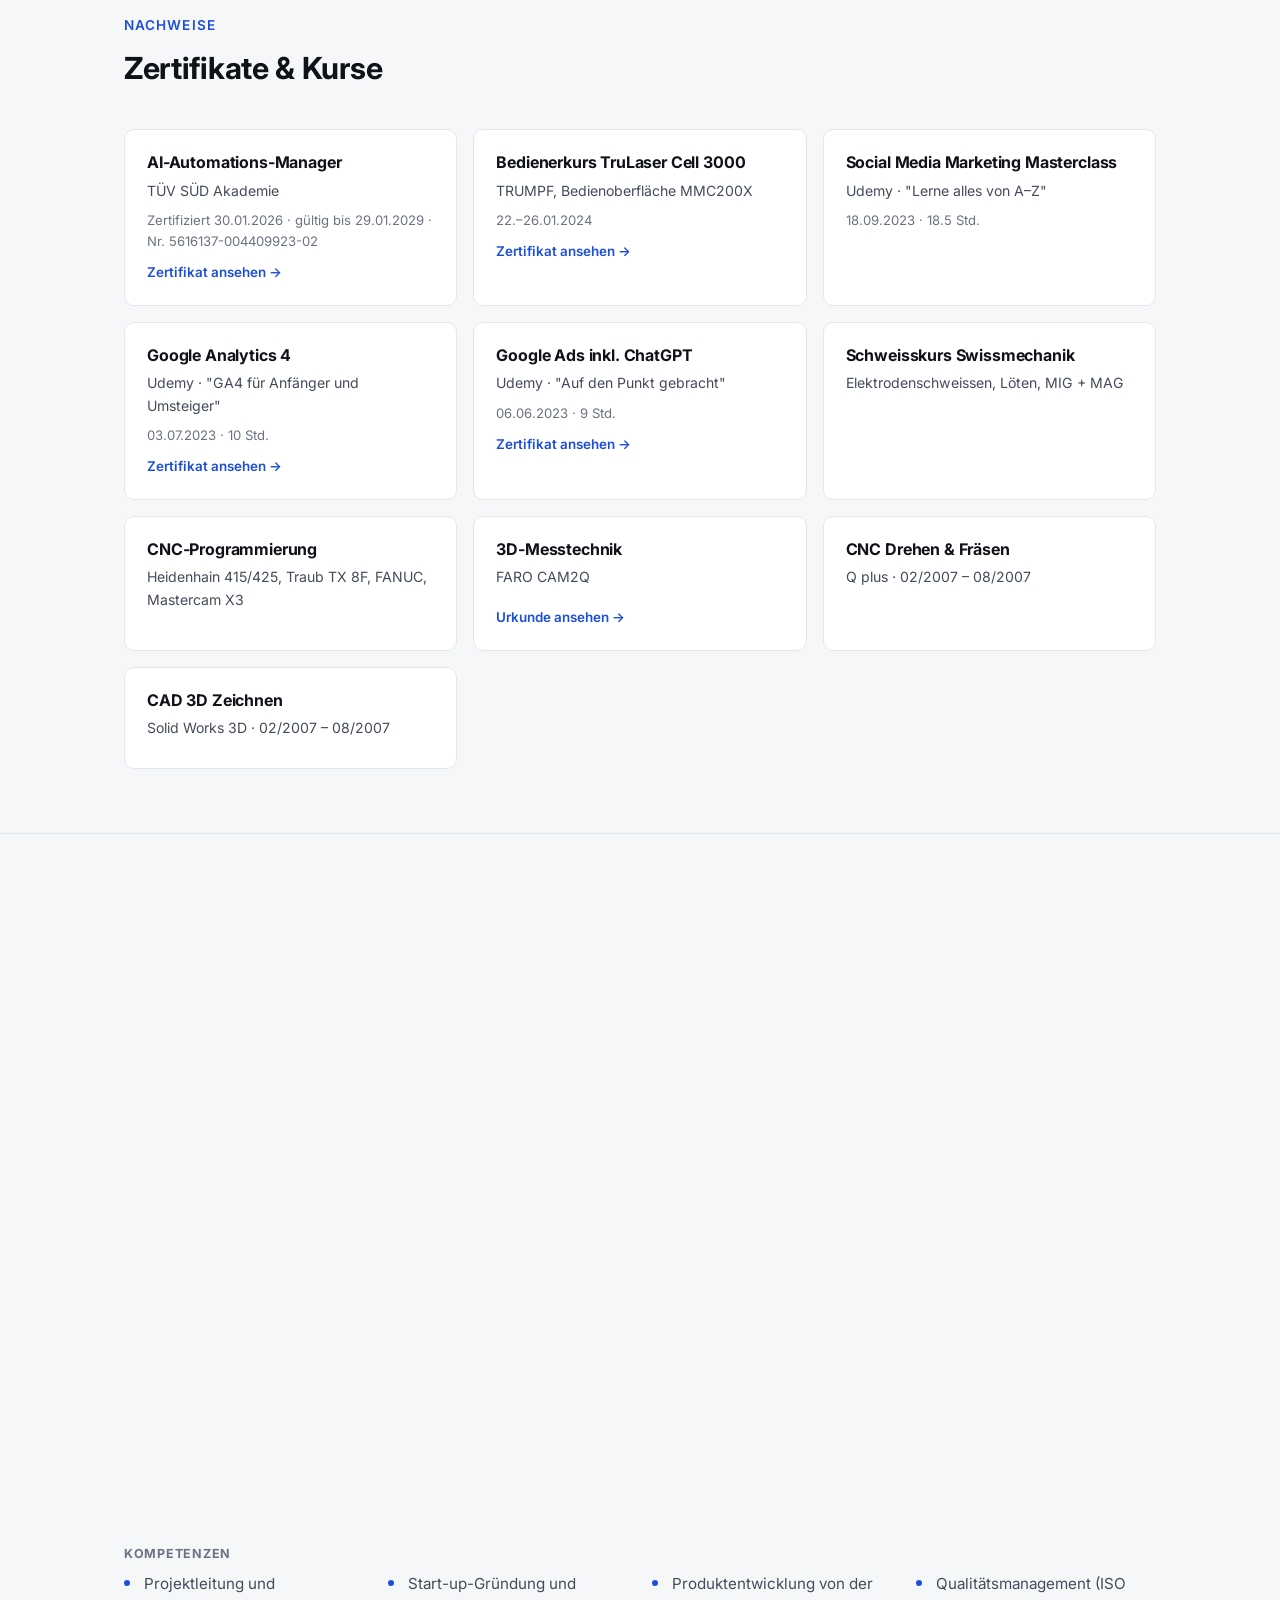
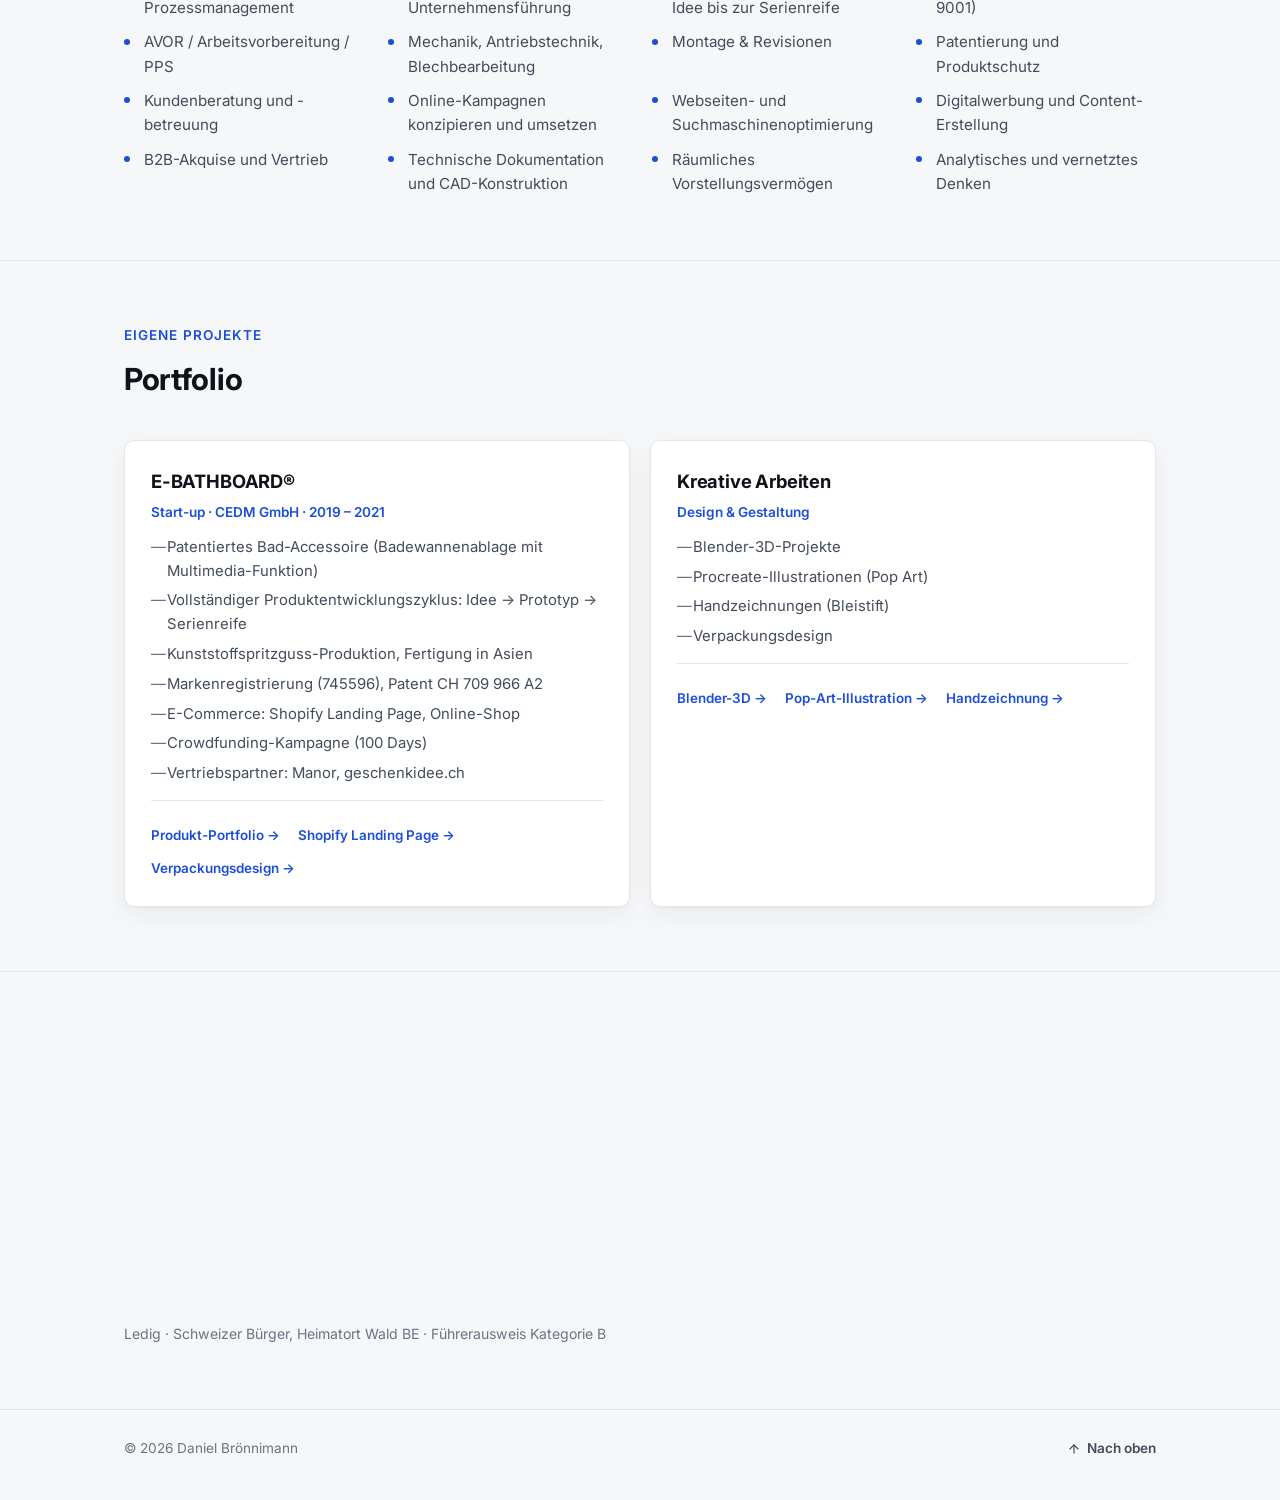
==== commit 43df9e0a: "Neues Profilbild, mehr Kontrast und Interaktivität Rundes Portrait mit Schlagschatten für besseren K" ====
--- a/index.html
+++ b/index.html
@@ -11,11 +11,19 @@
 <link rel="stylesheet" href="style.css" />
 </head>
 <body>
+<div class="lumina" aria-hidden="true">
+  <span class="lumina-orb o1"></span>
+  <span class="lumina-orb o2"></span>
+  <span class="lumina-orb o3"></span>
+  <span class="lumina-orb o4"></span>
+  <svg class="lumina-symbol sym-gear" viewBox="0 0 24 24" fill="none" stroke="currentColor" stroke-width="1"><circle cx="12" cy="12" r="3"/><path d="M19.4 15a1.65 1.65 0 0 0 .33 1.82l.06.06a2 2 0 1 1-2.83 2.83l-.06-.06a1.65 1.65 0 0 0-1.82-.33 1.65 1.65 0 0 0-1 1.51V21a2 2 0 0 1-4 0v-.09A1.65 1.65 0 0 0 9 19.4a1.65 1.65 0 0 0-1.82.33l-.06.06a2 2 0 1 1-2.83-2.83l.06-.06a1.65 1.65 0 0 0 .33-1.82 1.65 1.65 0 0 0-1.51-1H3a2 2 0 0 1 0-4h.09A1.65 1.65 0 0 0 4.6 9a1.65 1.65 0 0 0-.33-1.82l-.06-.06a2 2 0 1 1 2.83-2.83l.06.06a1.65 1.65 0 0 0 1.82.33H9a1.65 1.65 0 0 0 1-1.51V3a2 2 0 0 1 4 0v.09a1.65 1.65 0 0 0 1 1.51 1.65 1.65 0 0 0 1.82-.33l.06-.06a2 2 0 1 1 2.83 2.83l-.06.06a1.65 1.65 0 0 0-.33 1.82V9a1.65 1.65 0 0 0 1.51 1H21a2 2 0 0 1 0 4h-.09a1.65 1.65 0 0 0-1.51 1z"/></svg>
+  <svg class="lumina-symbol sym-target" viewBox="0 0 24 24" fill="none" stroke="currentColor" stroke-width="1"><circle cx="12" cy="12" r="10"/><circle cx="12" cy="12" r="6"/><circle cx="12" cy="12" r="2"/></svg>
+</div>
 <a class="skip-link" href="#main">Zum Inhalt springen</a>
 
 <header class="site-header">
   <div class="container">
-    <a class="logo" href="#top">Daniell <span>Brönnimann</span></a>
+    <a class="logo" href="#top">Daniel <span>Brönnimann</span></a>
     <nav class="main-nav" id="main-nav" aria-label="Hauptnavigation">
       <a href="#werdegang">Werdegang</a>
       <a href="#ausbildung">Ausbildung &amp; Zertifikate</a>
@@ -66,7 +74,7 @@
         </div>
       </div>
       <div class="hero-portrait">
-        <img src="Bilder/daniel_portrait_enhanced.png" alt="Portraitfoto von Daniel Brönnimann" width="260" height="260" />
+        <img src="Bilder/Profielbield_Lebenslaug2026.png" alt="Portraitfoto von Daniel Brönnimann" width="260" height="260" />
       </div>
     </div>
   </section>
--- a/style.css
+++ b/style.css
@@ -3,9 +3,9 @@
 :root {
   --bg: #f6f7f9;
   --surface: #ffffff;
-  --text: #171a21;
-  --text-muted: #565f6d;
-  --text-faint: #8791a0;
+  --text: #10121a;
+  --text-muted: #434c5a;
+  --text-faint: #6b7383;
   --border: #e3e6eb;
   --primary: #1d4ed8;
   --primary-dark: #1830a0;
@@ -14,33 +14,37 @@
   --shadow: 0 1px 2px rgba(23,26,33,.04), 0 8px 24px rgba(23,26,33,.06);
   --max-width: 1080px;
   --font: 'Inter', -apple-system, BlinkMacSystemFont, 'Segoe UI', Roboto, sans-serif;
+  --lumina-opacity: .16;
+  --lumina-blur: 90px;
 }
 
 :root[data-theme="dark"] {
   --bg: #14161c;
   --surface: #1b1e26;
-  --text: #eef0f3;
-  --text-muted: #a6adba;
-  --text-faint: #6f7684;
+  --text: #f7f8fa;
+  --text-muted: #bcc3d1;
+  --text-faint: #8992a3;
   --border: #2b2f39;
   --primary: #6b93ff;
   --primary-dark: #8fa8ff;
   --primary-tint: #202847;
   --shadow: 0 1px 2px rgba(0,0,0,.3), 0 8px 24px rgba(0,0,0,.35);
+  --lumina-opacity: .5;
 }
 
 @media (prefers-color-scheme: dark) {
   :root:not([data-theme="light"]) {
     --bg: #14161c;
     --surface: #1b1e26;
-    --text: #eef0f3;
-    --text-muted: #a6adba;
-    --text-faint: #6f7684;
+    --text: #f7f8fa;
+    --text-muted: #bcc3d1;
+    --text-faint: #8992a3;
     --border: #2b2f39;
     --primary: #6b93ff;
     --primary-dark: #8fa8ff;
     --primary-tint: #202847;
     --shadow: 0 1px 2px rgba(0,0,0,.3), 0 8px 24px rgba(0,0,0,.35);
+    --lumina-opacity: .5;
   }
 }
 
@@ -60,6 +64,95 @@
   * { animation-duration: 0.01ms !important; transition-duration: 0.01ms !important; }
 }
 
+/* ---- Lumina background ---- */
+.lumina {
+  position: fixed;
+  inset: 0;
+  z-index: -1;
+  overflow: hidden;
+  pointer-events: none;
+}
+.lumina-orb {
+  position: absolute;
+  width: 46vw;
+  height: 46vw;
+  max-width: 620px;
+  max-height: 620px;
+  min-width: 320px;
+  min-height: 320px;
+  border-radius: 50%;
+  filter: blur(var(--lumina-blur));
+  opacity: var(--lumina-opacity);
+  will-change: transform;
+  animation: lumina-pulse 9s ease-in-out infinite;
+  transition: opacity .6s ease;
+}
+.lumina-orb.o1 {
+  top: -14%; left: -12%;
+  background: radial-gradient(circle at 35% 35%, #4ade80, transparent 70%);
+}
+.lumina-orb.o2 {
+  top: 26%; right: -16%;
+  background: radial-gradient(circle at 60% 40%, #10b981, transparent 70%);
+  animation-duration: 11.5s; animation-delay: -3s;
+}
+.lumina-orb.o3 {
+  bottom: -18%; left: 16%;
+  background: radial-gradient(circle at 40% 60%, #6ee7b7, transparent 70%);
+  animation-duration: 10s; animation-delay: -1.2s;
+}
+.lumina-orb.o4 {
+  top: 58%; left: 46%;
+  width: 32vw; height: 32vw;
+  background: radial-gradient(circle at 50% 50%, #16a34a, transparent 70%);
+  animation-duration: 13s; animation-delay: -6s;
+}
+
+@keyframes lumina-pulse {
+  0%, 100% { opacity: var(--lumina-opacity); }
+  50% { opacity: calc(var(--lumina-opacity) * 1.5); }
+}
+
+.lumina::before {
+  content: "";
+  position: absolute;
+  inset: 0;
+  background-image:
+    linear-gradient(color-mix(in srgb, var(--text) 5%, transparent) 1px, transparent 1px),
+    linear-gradient(90deg, color-mix(in srgb, var(--text) 5%, transparent) 1px, transparent 1px);
+  background-size: 64px 64px;
+  opacity: .4;
+  -webkit-mask-image: radial-gradient(circle at 50% 0%, #000 0%, transparent 75%);
+  mask-image: radial-gradient(circle at 50% 0%, #000 0%, transparent 75%);
+}
+
+.lumina-symbol {
+  position: absolute;
+  color: #22c55e;
+  opacity: .05;
+  stroke-width: .6;
+}
+:root[data-theme="dark"] .lumina-symbol { opacity: .08; }
+@media (prefers-color-scheme: dark) {
+  :root:not([data-theme="light"]) .lumina-symbol { opacity: .08; }
+}
+.lumina-symbol.sym-gear {
+  width: 340px; height: 340px;
+  top: 6%; right: -6%;
+  animation: lumina-spin 90s linear infinite;
+}
+.lumina-symbol.sym-target {
+  width: 240px; height: 240px;
+  bottom: 8%; right: 2%;
+  animation: lumina-pulse 7s ease-in-out infinite;
+  --lumina-opacity: .05;
+}
+
+@keyframes lumina-spin {
+  from { transform: rotate(0deg); }
+  to { transform: rotate(360deg); }
+}
+
 a { color: inherit; text-decoration: none; }
 ul { list-style: none; }
 img { display: block; max-width: 100%; }
@@ -106,9 +199,10 @@
 .main-nav a {
   padding: 8px 14px; border-radius: 6px; font-size: .92rem;
   font-weight: 500; color: var(--text-muted);
-  transition: background .15s ease, color .15s ease;
-}
-.main-nav a:hover, .main-nav a:focus-visible { color: var(--text); background: var(--primary-tint); }
+  transition: background .15s ease, color .15s ease, transform .15s ease;
+  display: inline-block;
+}
+.main-nav a:hover, .main-nav a:focus-visible { color: var(--text); background: var(--primary-tint); transform: translateY(-2px); }
 .main-nav a[aria-current] { color: var(--primary); background: var(--primary-tint); }
 
 .header-actions { display: flex; align-items: center; gap: 8px; }
@@ -118,8 +212,10 @@
   border: 1px solid var(--border); background: var(--surface);
   color: var(--text); display: flex; align-items: center; justify-content: center;
   cursor: pointer; flex-shrink: 0;
-}
-.theme-toggle:hover, .nav-toggle:hover { background: var(--primary-tint); }
+  transition: background .15s ease, transform .15s ease, border-color .15s ease;
+}
+.theme-toggle:hover, .nav-toggle:hover { background: var(--primary-tint); border-color: var(--primary); transform: translateY(-2px); }
+.theme-toggle:active, .nav-toggle:active { transform: translateY(0); }
 .theme-toggle svg, .nav-toggle svg { width: 18px; height: 18px; }
 .icon-moon { display: none; }
 :root[data-theme="dark"] .icon-moon { display: inline; }
@@ -179,9 +275,10 @@
   display: inline-flex; align-items: center; gap: 8px;
   padding: 12px 22px; border-radius: 8px; font-size: .95rem; font-weight: 600;
   border: 1px solid transparent; cursor: pointer;
-  transition: background .15s ease, color .15s ease, border-color .15s ease, transform .1s ease;
-}
-.btn:active { transform: translateY(1px); }
+  transition: background .15s ease, color .15s ease, border-color .15s ease, transform .15s ease, box-shadow .15s ease;
+}
+.btn:hover { transform: translateY(-3px); box-shadow: 0 14px 28px -12px rgba(23,26,33,.35); }
+.btn:active { transform: translateY(-1px); box-shadow: 0 6px 14px -8px rgba(23,26,33,.3); }
 .btn-primary { background: var(--primary); color: #fff; }
 .btn-primary:hover { background: var(--primary-dark); }
 .btn-ghost { background: transparent; color: var(--text); border-color: var(--border); }
@@ -190,9 +287,19 @@
 .hero-portrait {
   justify-self: center; position: relative;
 }
+.hero-portrait::before {
+  content: "";
+  position: absolute;
+  inset: -22px;
+  border-radius: 50%;
+  background: radial-gradient(circle, color-mix(in srgb, var(--primary) 30%, transparent) 0%, transparent 68%);
+  filter: blur(18px);
+  z-index: -1;
+}
 .hero-portrait img {
-  width: 260px; height: 260px; object-fit: cover; border-radius: 20px;
-  box-shadow: var(--shadow); border: 1px solid var(--border);
+  width: 260px; height: 260px; object-fit: cover; border-radius: 50%;
+  border: 5px solid var(--surface);
+  box-shadow: 0 22px 48px -16px rgba(0,0,0,.5), 0 0 0 1px var(--border);
 }
 
 @media (max-width: 820px) {
@@ -248,8 +355,8 @@
   background: var(--primary-tint); color: var(--primary);
   white-space: nowrap;
 }
-a.badge-link { cursor: pointer; transition: background .15s ease, color .15s ease; }
-a.badge-link:hover, a.badge-link:focus-visible { background: var(--primary); color: #fff; }
+a.badge-link { cursor: pointer; transition: background .15s ease, color .15s ease, transform .15s ease; display: inline-block; }
+a.badge-link:hover, a.badge-link:focus-visible { background: var(--primary); color: #fff; transform: translateY(-2px); }
 .timeline-details {
   margin: 0; padding-left: 18px; color: var(--text-muted); font-size: .95rem;
   display: grid; gap: 6px;
@@ -259,7 +366,9 @@
 .timeline-toggle {
   background: none; border: none; color: var(--primary); font-weight: 600;
   font-size: .85rem; cursor: pointer; padding: 8px 0 0; font-family: inherit;
-}
+  transition: color .15s ease, transform .15s ease;
+}
+.timeline-toggle:hover { color: var(--primary-dark); transform: translateX(4px); }
 .timeline-item .timeline-details { display: none; }
 .timeline-item.is-open .timeline-details { display: grid; }
 .timeline-item.is-open .timeline-toggle .toggle-label-closed { display: none; }
@@ -277,8 +386,9 @@
 .card-doc-link {
   display: inline-block; color: var(--primary); font-size: .84rem; font-weight: 600;
   margin-top: 10px; margin-right: 14px;
-}
-.card-doc-link:hover, .card-doc-link:focus-visible { text-decoration: underline; }
+  transition: transform .15s ease, color .15s ease;
+}
+.card-doc-link:hover, .card-doc-link:focus-visible { text-decoration: underline; color: var(--primary-dark); transform: translateX(3px); }
 
 /* ---- Skills ---- */
 .skills-grid { display: grid; gap: 24px; grid-template-columns: repeat(auto-fit, minmax(230px, 1fr)); margin-bottom: 40px; }
@@ -322,9 +432,9 @@
 .contact-card {
   display: flex; align-items: center; gap: 14px;
   background: var(--surface); border: 1px solid var(--border); border-radius: var(--radius);
-  padding: 18px 20px; transition: border-color .15s ease;
-}
-a.contact-card:hover { border-color: var(--primary); }
+  padding: 18px 20px; transition: border-color .15s ease, transform .15s ease, box-shadow .15s ease;
+}
+a.contact-card:hover { border-color: var(--primary); transform: translateY(-3px); box-shadow: var(--shadow); }
 .contact-card .icon-wrap {
   width: 38px; height: 38px; border-radius: 8px; background: var(--primary-tint);
   color: var(--primary); display: flex; align-items: center; justify-content: center; flex-shrink: 0;
@@ -347,12 +457,13 @@
 }
 .back-to-top {
   color: var(--text-muted); font-weight: 600; display: inline-flex; align-items: center; gap: 6px;
-}
-.back-to-top:hover { color: var(--primary); }
+  transition: color .15s ease, transform .15s ease;
+}
+.back-to-top:hover { color: var(--primary); transform: translateY(-2px); }
 
 /* ---- Print ---- */
 @media print {
-  .site-header, .theme-toggle, .nav-toggle, .hero-actions, .site-footer, .timeline-toggle { display: none !important; }
+  .site-header, .theme-toggle, .nav-toggle, .hero-actions, .site-footer, .timeline-toggle, .lumina { display: none !important; }
   body { background: #fff; color: #000; font-size: 11.5pt; }
   .section { border-top: none; padding: 18px 0; break-inside: avoid; }
   .timeline-item .timeline-details { display: grid !important; }
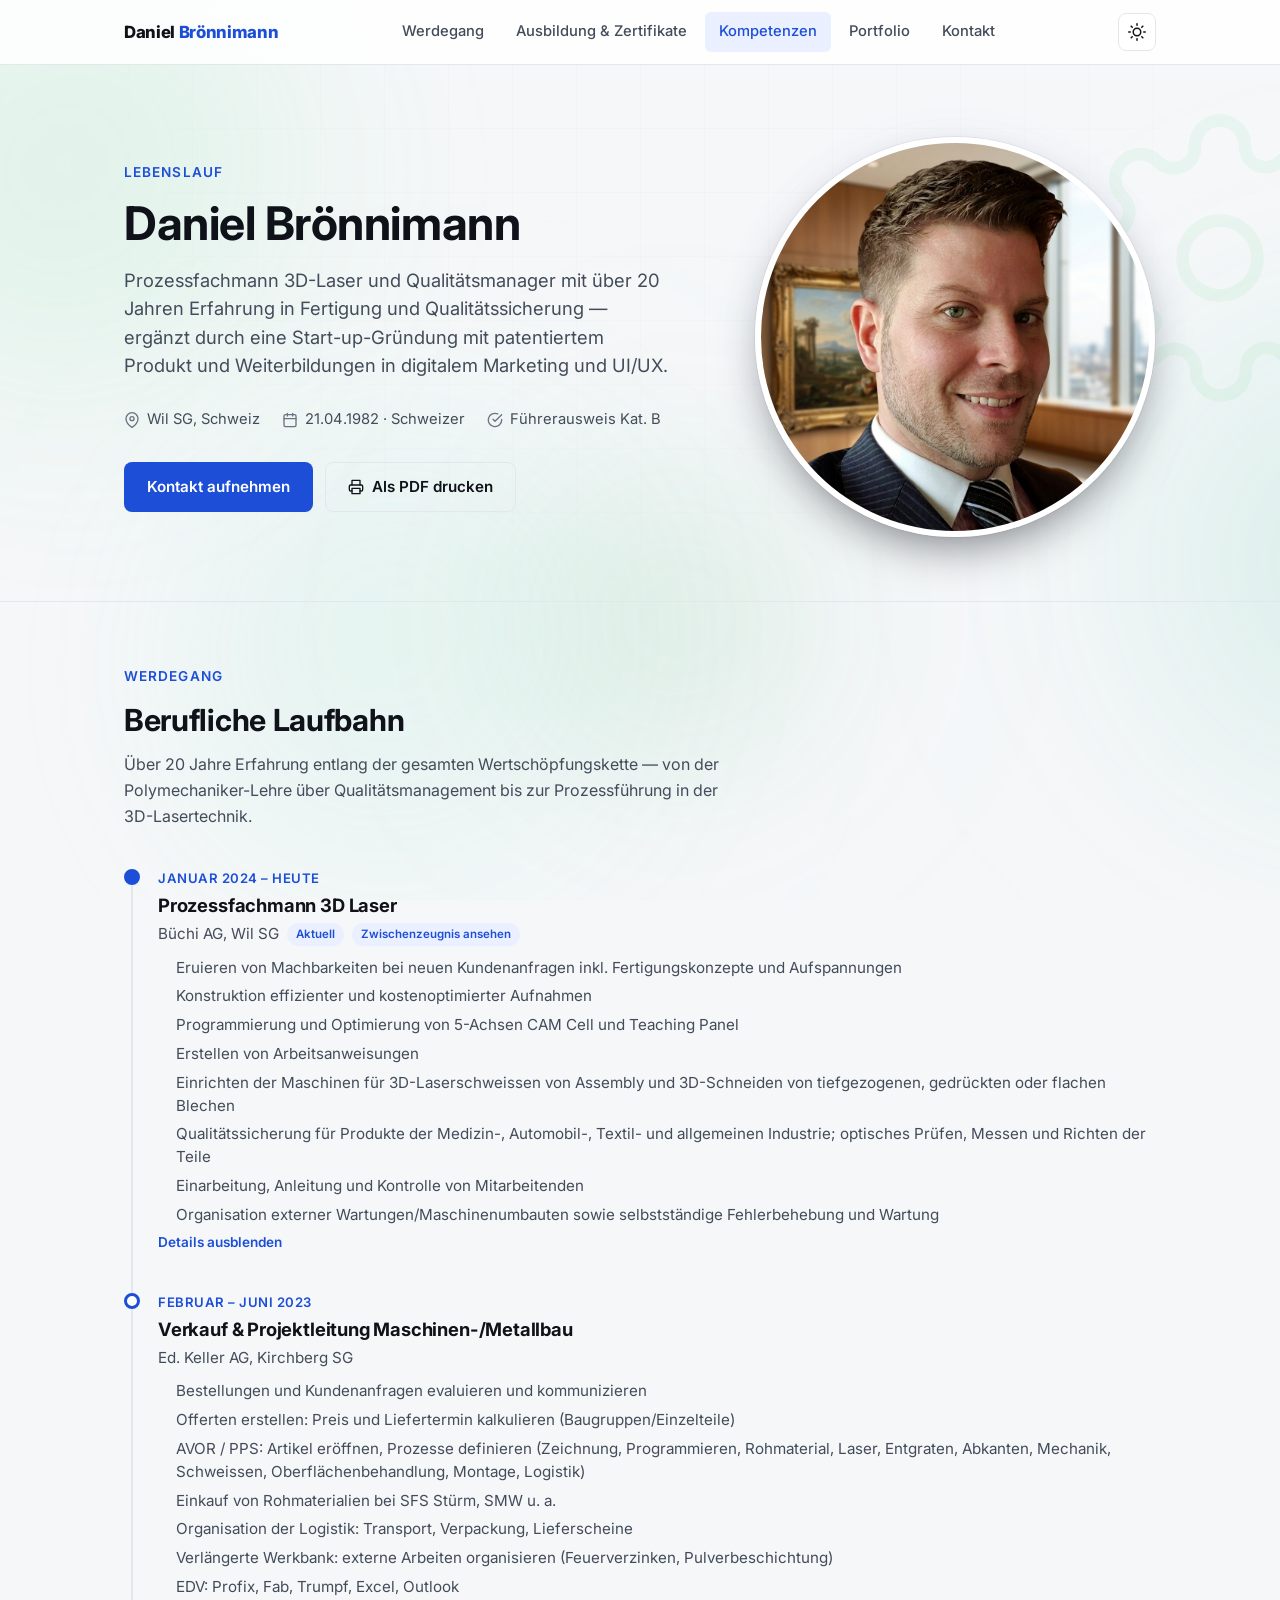
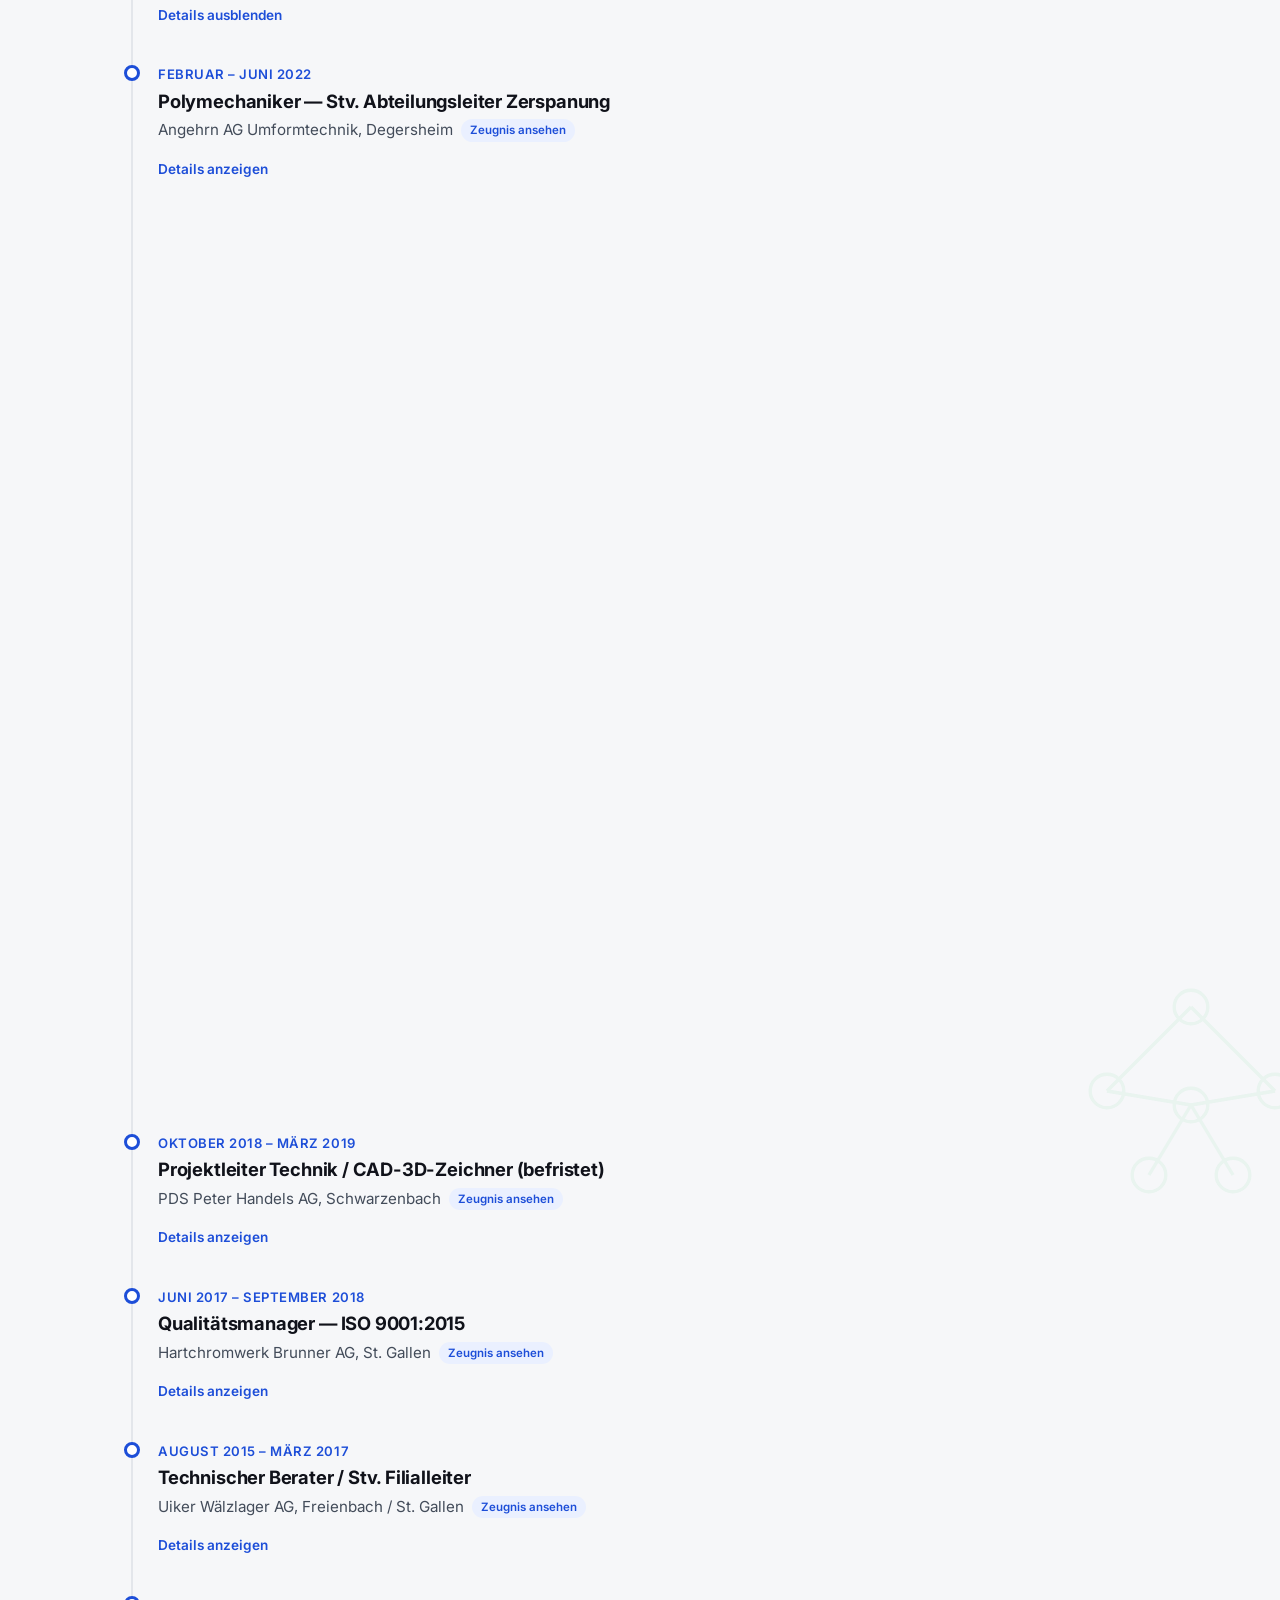
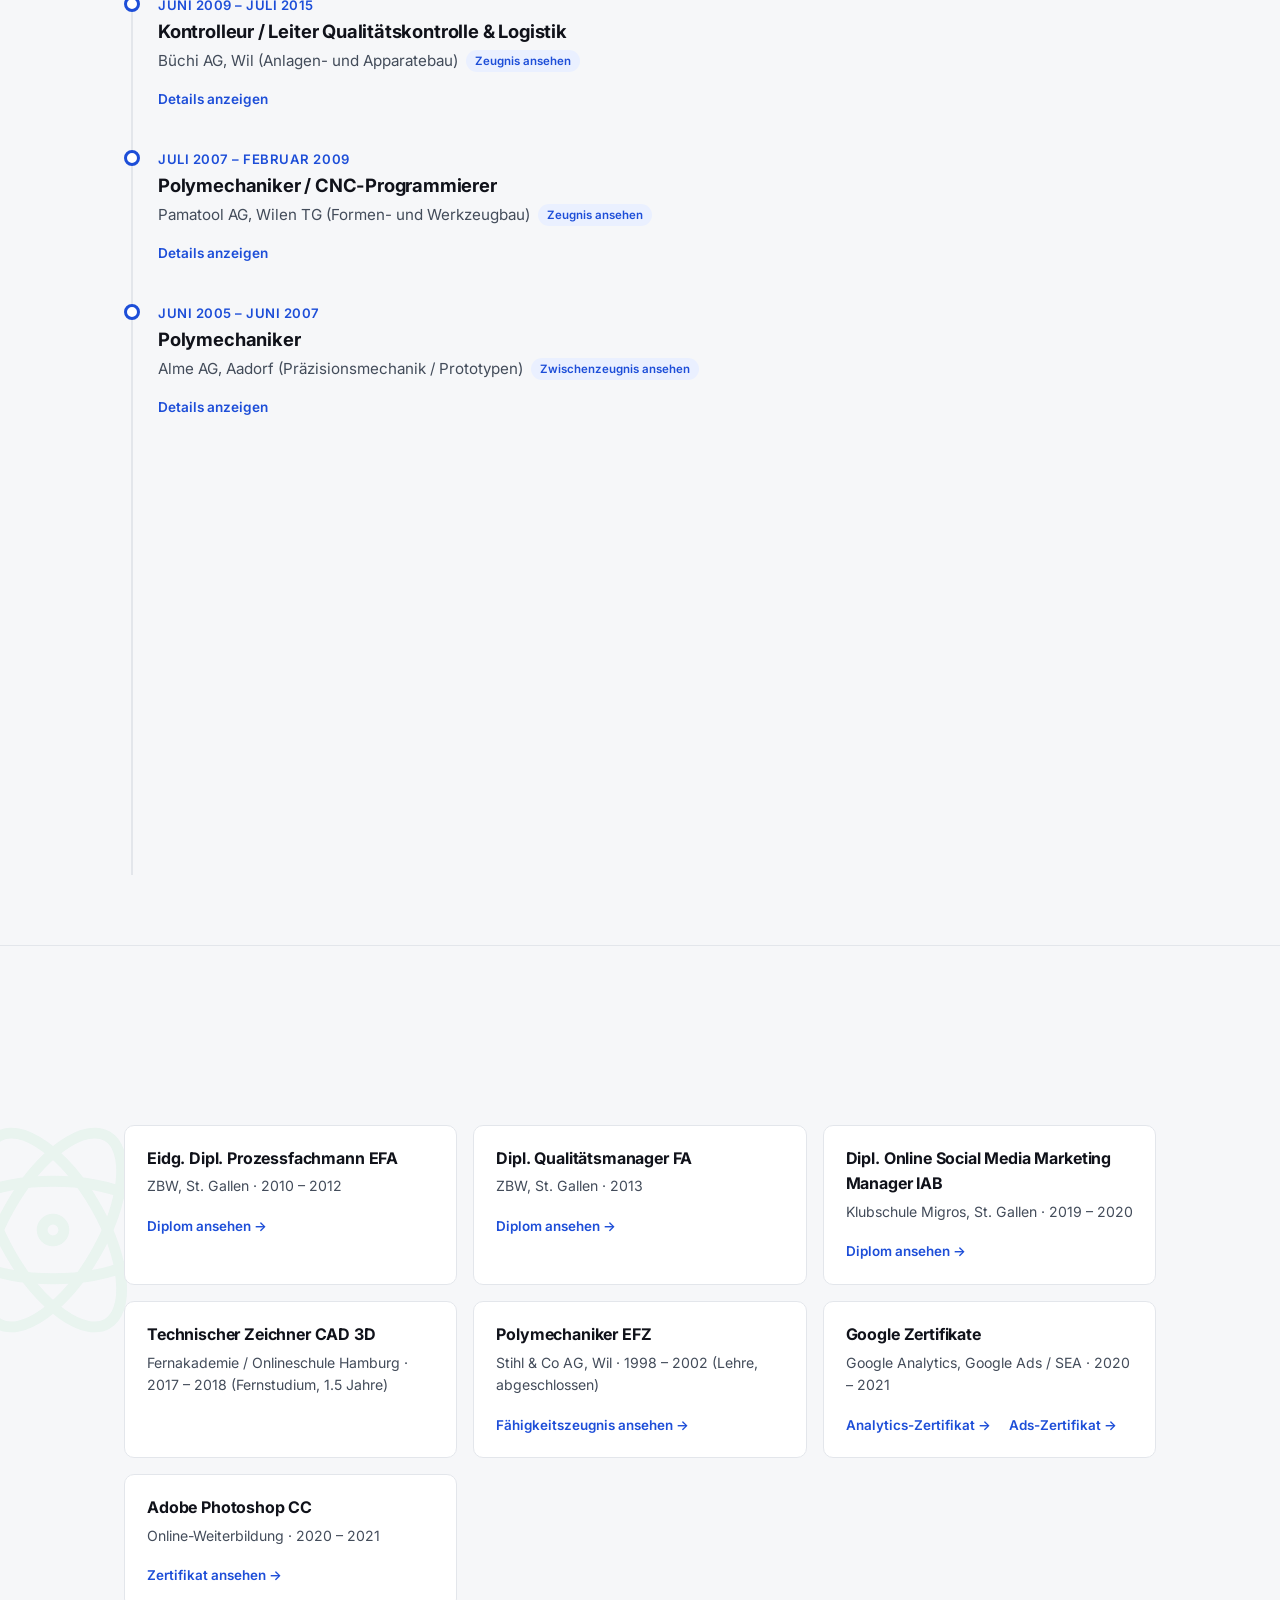
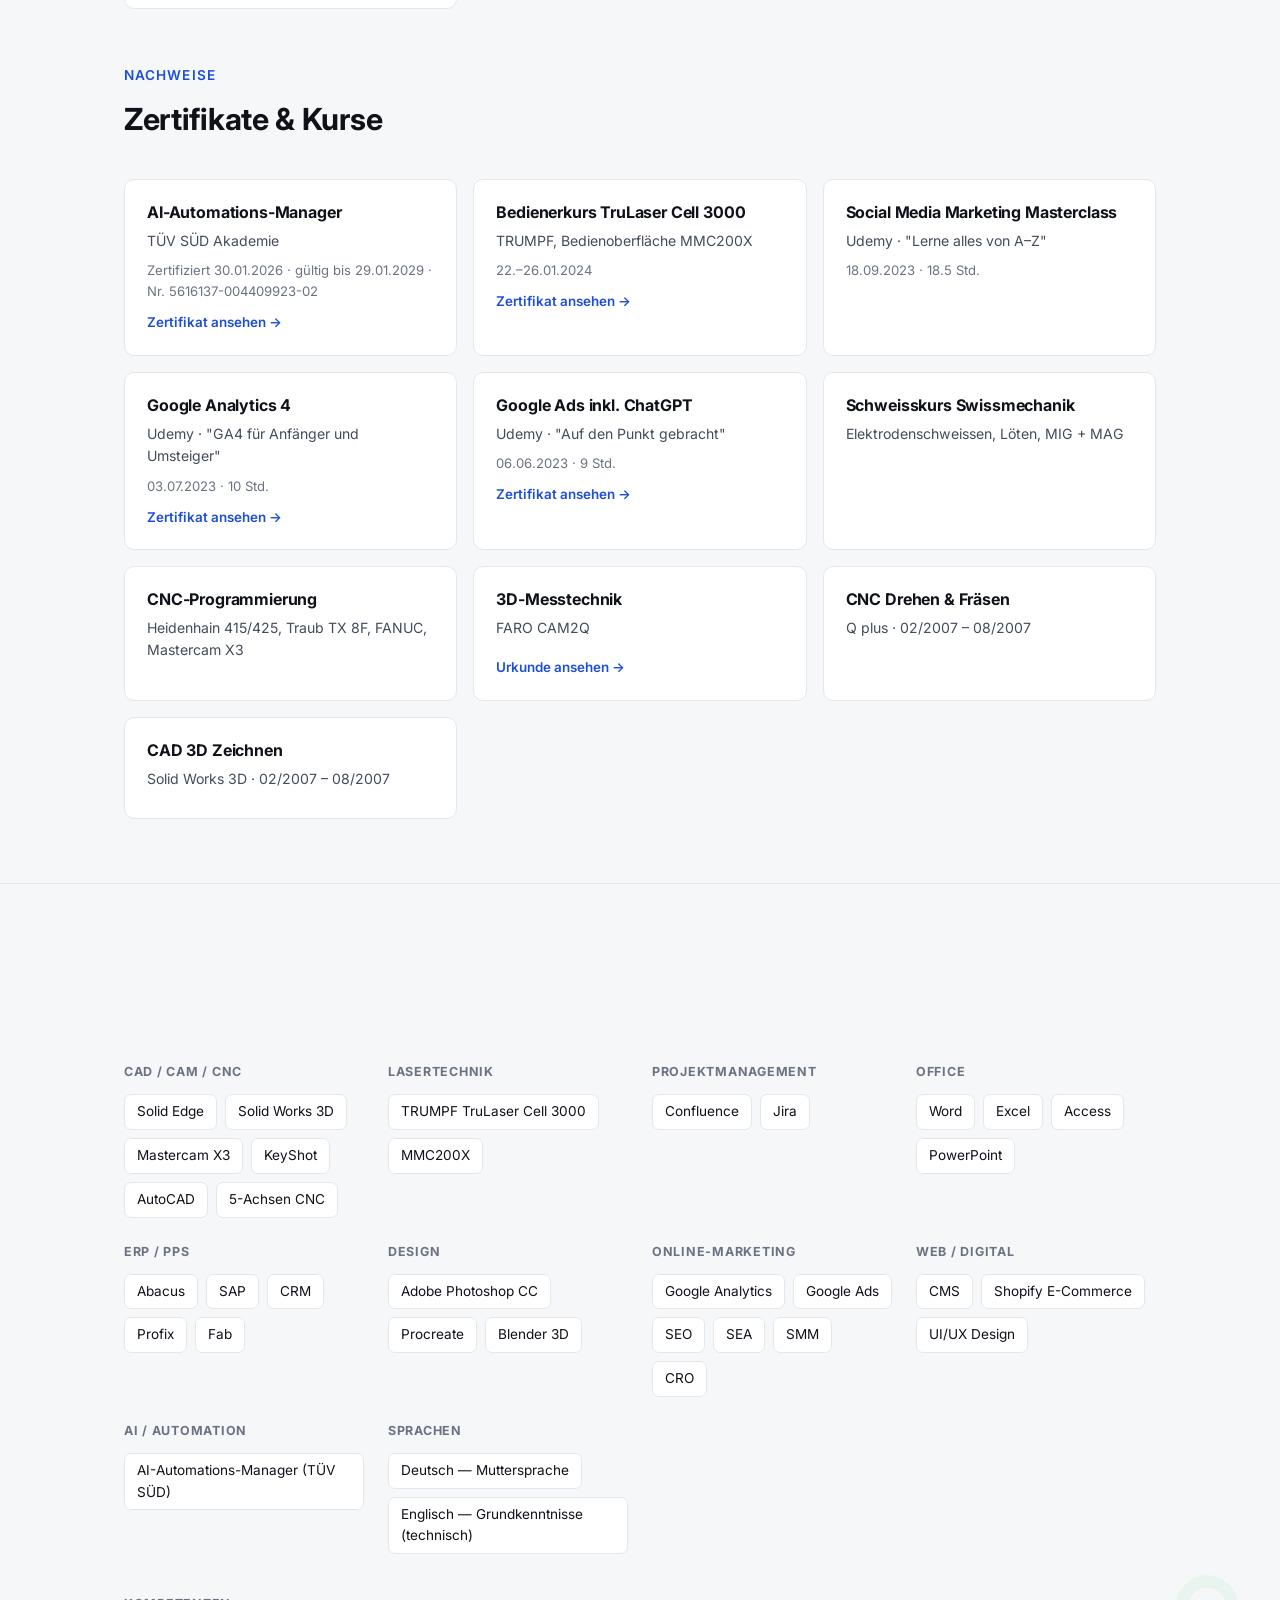
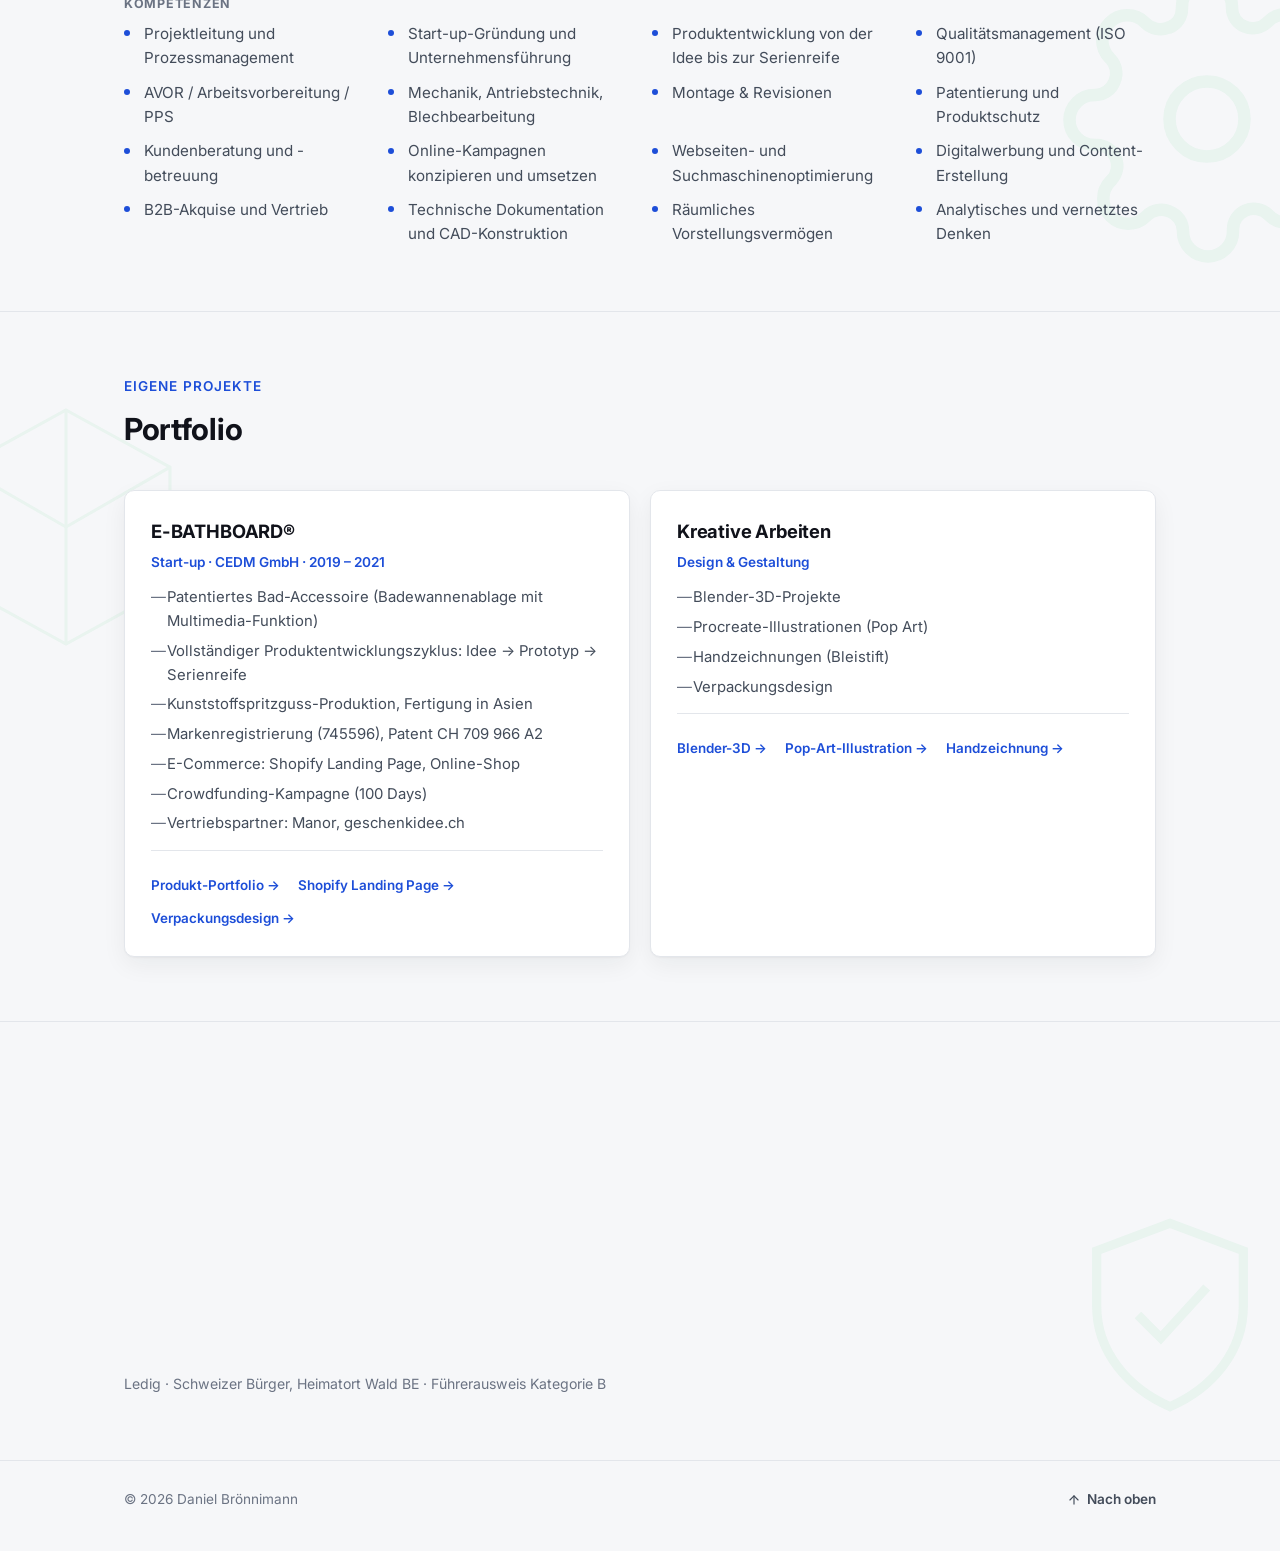
==== commit 863f1ff5: "Hintergrund-Symbolik überarbeitet und Portrait vergrössert Symbole (Zahnräder, Atom, Molekülraster, " ====
--- a/index.html
+++ b/index.html
@@ -11,13 +11,40 @@
 <link rel="stylesheet" href="style.css" />
 </head>
 <body>
+<svg class="icon-sprite" aria-hidden="true" focusable="false">
+  <defs>
+    <symbol id="ic-gear" viewBox="0 0 24 24" fill="none" stroke="currentColor" stroke-width="1">
+      <circle cx="12" cy="12" r="3"/><path d="M19.4 15a1.65 1.65 0 0 0 .33 1.82l.06.06a2 2 0 1 1-2.83 2.83l-.06-.06a1.65 1.65 0 0 0-1.82-.33 1.65 1.65 0 0 0-1 1.51V21a2 2 0 0 1-4 0v-.09A1.65 1.65 0 0 0 9 19.4a1.65 1.65 0 0 0-1.82.33l-.06.06a2 2 0 1 1-2.83-2.83l.06-.06a1.65 1.65 0 0 0 .33-1.82 1.65 1.65 0 0 0-1.51-1H3a2 2 0 0 1 0-4h.09A1.65 1.65 0 0 0 4.6 9a1.65 1.65 0 0 0-.33-1.82l-.06-.06a2 2 0 1 1 2.83-2.83l.06.06a1.65 1.65 0 0 0 1.82.33H9a1.65 1.65 0 0 0 1-1.51V3a2 2 0 0 1 4 0v.09a1.65 1.65 0 0 0 1 1.51 1.65 1.65 0 0 0 1.82-.33l.06-.06a2 2 0 1 1 2.83 2.83l-.06.06a1.65 1.65 0 0 0-.33 1.82V9a1.65 1.65 0 0 0 1.51 1H21a2 2 0 0 1 0 4h-.09a1.65 1.65 0 0 0-1.51 1z"/>
+    </symbol>
+    <symbol id="ic-atom" viewBox="0 0 24 24" fill="none" stroke="currentColor" stroke-width="1">
+      <circle cx="12" cy="12" r="1"/>
+      <ellipse cx="12" cy="12" rx="10" ry="4.5"/>
+      <ellipse cx="12" cy="12" rx="10" ry="4.5" transform="rotate(60 12 12)"/>
+      <ellipse cx="12" cy="12" rx="10" ry="4.5" transform="rotate(120 12 12)"/>
+    </symbol>
+    <symbol id="ic-hexnodes" viewBox="0 0 100 100" fill="none" stroke="currentColor" stroke-width="1.2">
+      <line x1="50" y1="20" x2="20" y2="50"/><line x1="50" y1="20" x2="80" y2="50"/>
+      <line x1="20" y1="50" x2="50" y2="55"/><line x1="80" y1="50" x2="50" y2="55"/>
+      <line x1="50" y1="55" x2="35" y2="80"/><line x1="50" y1="55" x2="65" y2="80"/>
+      <circle cx="50" cy="20" r="6"/><circle cx="20" cy="50" r="6"/><circle cx="80" cy="50" r="6"/>
+      <circle cx="35" cy="80" r="6"/><circle cx="65" cy="80" r="6"/><circle cx="50" cy="55" r="6"/>
+    </symbol>
+    <symbol id="ic-cube" viewBox="0 0 100 100" fill="none" stroke="currentColor" stroke-width="1.2">
+      <polygon points="50,5 90,27 90,73 50,95 10,73 10,27"/>
+      <line x1="50" y1="5" x2="50" y2="50"/><line x1="10" y1="27" x2="50" y2="50"/>
+      <line x1="90" y1="27" x2="50" y2="50"/><line x1="50" y1="50" x2="50" y2="95"/>
+    </symbol>
+    <symbol id="ic-shield" viewBox="0 0 24 24" fill="none" stroke="currentColor" stroke-width="1">
+      <path d="M12 2 4 5v6c0 5 3.4 9 8 11 4.6-2 8-6 8-11V5z"/>
+      <polyline points="8.5 12 11 14.5 16 9"/>
+    </symbol>
+  </defs>
+</svg>
 <div class="lumina" aria-hidden="true">
   <span class="lumina-orb o1"></span>
   <span class="lumina-orb o2"></span>
   <span class="lumina-orb o3"></span>
   <span class="lumina-orb o4"></span>
-  <svg class="lumina-symbol sym-gear" viewBox="0 0 24 24" fill="none" stroke="currentColor" stroke-width="1"><circle cx="12" cy="12" r="3"/><path d="M19.4 15a1.65 1.65 0 0 0 .33 1.82l.06.06a2 2 0 1 1-2.83 2.83l-.06-.06a1.65 1.65 0 0 0-1.82-.33 1.65 1.65 0 0 0-1 1.51V21a2 2 0 0 1-4 0v-.09A1.65 1.65 0 0 0 9 19.4a1.65 1.65 0 0 0-1.82.33l-.06.06a2 2 0 1 1-2.83-2.83l.06-.06a1.65 1.65 0 0 0 .33-1.82 1.65 1.65 0 0 0-1.51-1H3a2 2 0 0 1 0-4h.09A1.65 1.65 0 0 0 4.6 9a1.65 1.65 0 0 0-.33-1.82l-.06-.06a2 2 0 1 1 2.83-2.83l.06.06a1.65 1.65 0 0 0 1.82.33H9a1.65 1.65 0 0 0 1-1.51V3a2 2 0 0 1 4 0v.09a1.65 1.65 0 0 0 1 1.51 1.65 1.65 0 0 0 1.82-.33l.06-.06a2 2 0 1 1 2.83 2.83l-.06.06a1.65 1.65 0 0 0-.33 1.82V9a1.65 1.65 0 0 0 1.51 1H21a2 2 0 0 1 0 4h-.09a1.65 1.65 0 0 0-1.51 1z"/></svg>
-  <svg class="lumina-symbol sym-target" viewBox="0 0 24 24" fill="none" stroke="currentColor" stroke-width="1"><circle cx="12" cy="12" r="10"/><circle cx="12" cy="12" r="6"/><circle cx="12" cy="12" r="2"/></svg>
 </div>
 <a class="skip-link" href="#main">Zum Inhalt springen</a>
 
@@ -46,6 +73,8 @@
 <main id="main">
 
   <section class="hero" id="top">
+    <svg class="section-symbol sym-gear-big" aria-hidden="true"><use href="#ic-gear"/></svg>
+    <svg class="section-symbol sym-gear-small" aria-hidden="true"><use href="#ic-gear"/></svg>
     <div class="container">
       <div class="hero-text">
         <span class="eyebrow">Lebenslauf</span>
@@ -74,12 +103,13 @@
         </div>
       </div>
       <div class="hero-portrait">
-        <img src="Bilder/Profielbield_Lebenslaug2026.png" alt="Portraitfoto von Daniel Brönnimann" width="260" height="260" />
+        <img src="Bilder/Profielbield_Lebenslaug2026.png" alt="Portraitfoto von Daniel Brönnimann" width="400" height="400" />
       </div>
     </div>
   </section>
 
   <section class="section" id="werdegang">
+    <svg class="section-symbol sym-hexnodes" aria-hidden="true"><use href="#ic-hexnodes"/></svg>
     <div class="container">
       <div class="section-head reveal">
         <span class="eyebrow">Werdegang</span>
@@ -371,6 +401,7 @@
   </section>
 
   <section class="section" id="ausbildung">
+    <svg class="section-symbol sym-atom" aria-hidden="true"><use href="#ic-atom"/></svg>
     <div class="container">
       <div class="section-head reveal">
         <span class="eyebrow">Bildungsweg</span>
@@ -474,6 +505,7 @@
   </section>
 
   <section class="section" id="kompetenzen">
+    <svg class="section-symbol sym-gear-solo" aria-hidden="true"><use href="#ic-gear"/></svg>
     <div class="container">
       <div class="section-head reveal">
         <span class="eyebrow">Skillset</span>
@@ -571,6 +603,7 @@
   </section>
 
   <section class="section" id="portfolio">
+    <svg class="section-symbol sym-cube" aria-hidden="true"><use href="#ic-cube"/></svg>
     <div class="container">
       <div class="section-head reveal">
         <span class="eyebrow">Eigene Projekte</span>
@@ -615,6 +648,7 @@
   </section>
 
   <section class="section" id="kontakt">
+    <svg class="section-symbol sym-shield" aria-hidden="true"><use href="#ic-shield"/></svg>
     <div class="container">
       <div class="section-head reveal">
         <span class="eyebrow">Kontakt</span>
--- a/style.css
+++ b/style.css
@@ -126,31 +126,68 @@
   mask-image: radial-gradient(circle at 50% 0%, #000 0%, transparent 75%);
 }
 
-.lumina-symbol {
-  position: absolute;
-  color: #22c55e;
-  opacity: .05;
-  stroke-width: .6;
-}
-:root[data-theme="dark"] .lumina-symbol { opacity: .08; }
-@media (prefers-color-scheme: dark) {
-  :root:not([data-theme="light"]) .lumina-symbol { opacity: .08; }
-}
-.lumina-symbol.sym-gear {
-  width: 340px; height: 340px;
-  top: 6%; right: -6%;
-  animation: lumina-spin 90s linear infinite;
-}
-.lumina-symbol.sym-target {
-  width: 240px; height: 240px;
-  bottom: 8%; right: 2%;
-  animation: lumina-pulse 7s ease-in-out infinite;
-  --lumina-opacity: .05;
-}
+.icon-sprite { position: absolute; width: 0; height: 0; overflow: hidden; }
 
 @keyframes lumina-spin {
   from { transform: rotate(0deg); }
   to { transform: rotate(360deg); }
+}
+@keyframes lumina-spin-reverse {
+  from { transform: rotate(0deg); }
+  to { transform: rotate(-360deg); }
+}
+
+/* ---- Section background symbols (scroll with the page, one per section) ---- */
+.section-symbol {
+  position: absolute;
+  color: #22c55e;
+  opacity: .06;
+  stroke-width: .6;
+  z-index: -1;
+  pointer-events: none;
+}
+:root[data-theme="dark"] .section-symbol { opacity: .09; }
+@media (prefers-color-scheme: dark) {
+  :root:not([data-theme="light"]) .section-symbol { opacity: .09; }
+}
+
+.sym-gear-big {
+  width: 300px; height: 300px;
+  top: 8%; right: -7%;
+  animation: lumina-spin 100s linear infinite;
+}
+.sym-gear-small {
+  width: 150px; height: 150px;
+  top: 34%; right: 9%;
+  animation: lumina-spin-reverse 55s linear infinite;
+}
+.sym-hexnodes {
+  width: 280px; height: 280px;
+  top: 55%; right: -4%;
+  animation: lumina-pulse 8s ease-in-out infinite;
+  --lumina-opacity: .06;
+}
+.sym-atom {
+  width: 260px; height: 260px;
+  top: 10%; left: -6%;
+  animation: lumina-spin 70s linear infinite;
+}
+.sym-gear-solo {
+  width: 300px; height: 300px;
+  bottom: 4%; right: -6%;
+  animation: lumina-spin 90s linear infinite;
+}
+.sym-cube {
+  width: 260px; height: 260px;
+  top: 12%; left: -5%;
+  animation: lumina-pulse 9s ease-in-out infinite;
+  --lumina-opacity: .06;
+}
+.sym-shield {
+  width: 220px; height: 220px;
+  bottom: 8%; right: 0%;
+  animation: lumina-pulse 7s ease-in-out infinite;
+  --lumina-opacity: .06;
 }
 
 a { color: inherit; text-decoration: none; }
@@ -244,6 +281,8 @@
 /* ---- Hero ---- */
 .hero {
   padding: 72px 0 64px;
+  position: relative;
+  overflow: hidden;
 }
 .hero .container {
   display: grid; grid-template-columns: 1.3fr 0.9fr; gap: 48px; align-items: center;
@@ -297,8 +336,9 @@
   z-index: -1;
 }
 .hero-portrait img {
-  width: 260px; height: 260px; object-fit: cover; border-radius: 50%;
-  border: 5px solid var(--surface);
+  width: clamp(260px, 34vw, 400px); height: clamp(260px, 34vw, 400px);
+  object-fit: cover; border-radius: 50%;
+  border: 6px solid var(--surface);
   box-shadow: 0 22px 48px -16px rgba(0,0,0,.5), 0 0 0 1px var(--border);
 }
 
@@ -308,11 +348,11 @@
   .hero-facts { justify-content: center; }
   .hero-actions { justify-content: center; }
   .hero-portrait { order: -1; }
-  .hero-portrait img { width: 180px; height: 180px; }
+  .hero-portrait img { width: clamp(220px, 55vw, 300px); height: clamp(220px, 55vw, 300px); }
 }
 
 /* ---- Sections ---- */
-.section { padding: 64px 0; border-top: 1px solid var(--border); }
+.section { padding: 64px 0; border-top: 1px solid var(--border); position: relative; overflow: hidden; }
 .section-head { margin-bottom: 36px; }
 .section-head .eyebrow { margin-bottom: 8px; }
 .section-head h2 { font-size: clamp(1.5rem, 3vw, 1.9rem); }
@@ -463,7 +503,7 @@
 
 /* ---- Print ---- */
 @media print {
-  .site-header, .theme-toggle, .nav-toggle, .hero-actions, .site-footer, .timeline-toggle, .lumina { display: none !important; }
+  .site-header, .theme-toggle, .nav-toggle, .hero-actions, .site-footer, .timeline-toggle, .lumina, .section-symbol { display: none !important; }
   body { background: #fff; color: #000; font-size: 11.5pt; }
   .section { border-top: none; padding: 18px 0; break-inside: avoid; }
   .timeline-item .timeline-details { display: grid !important; }
